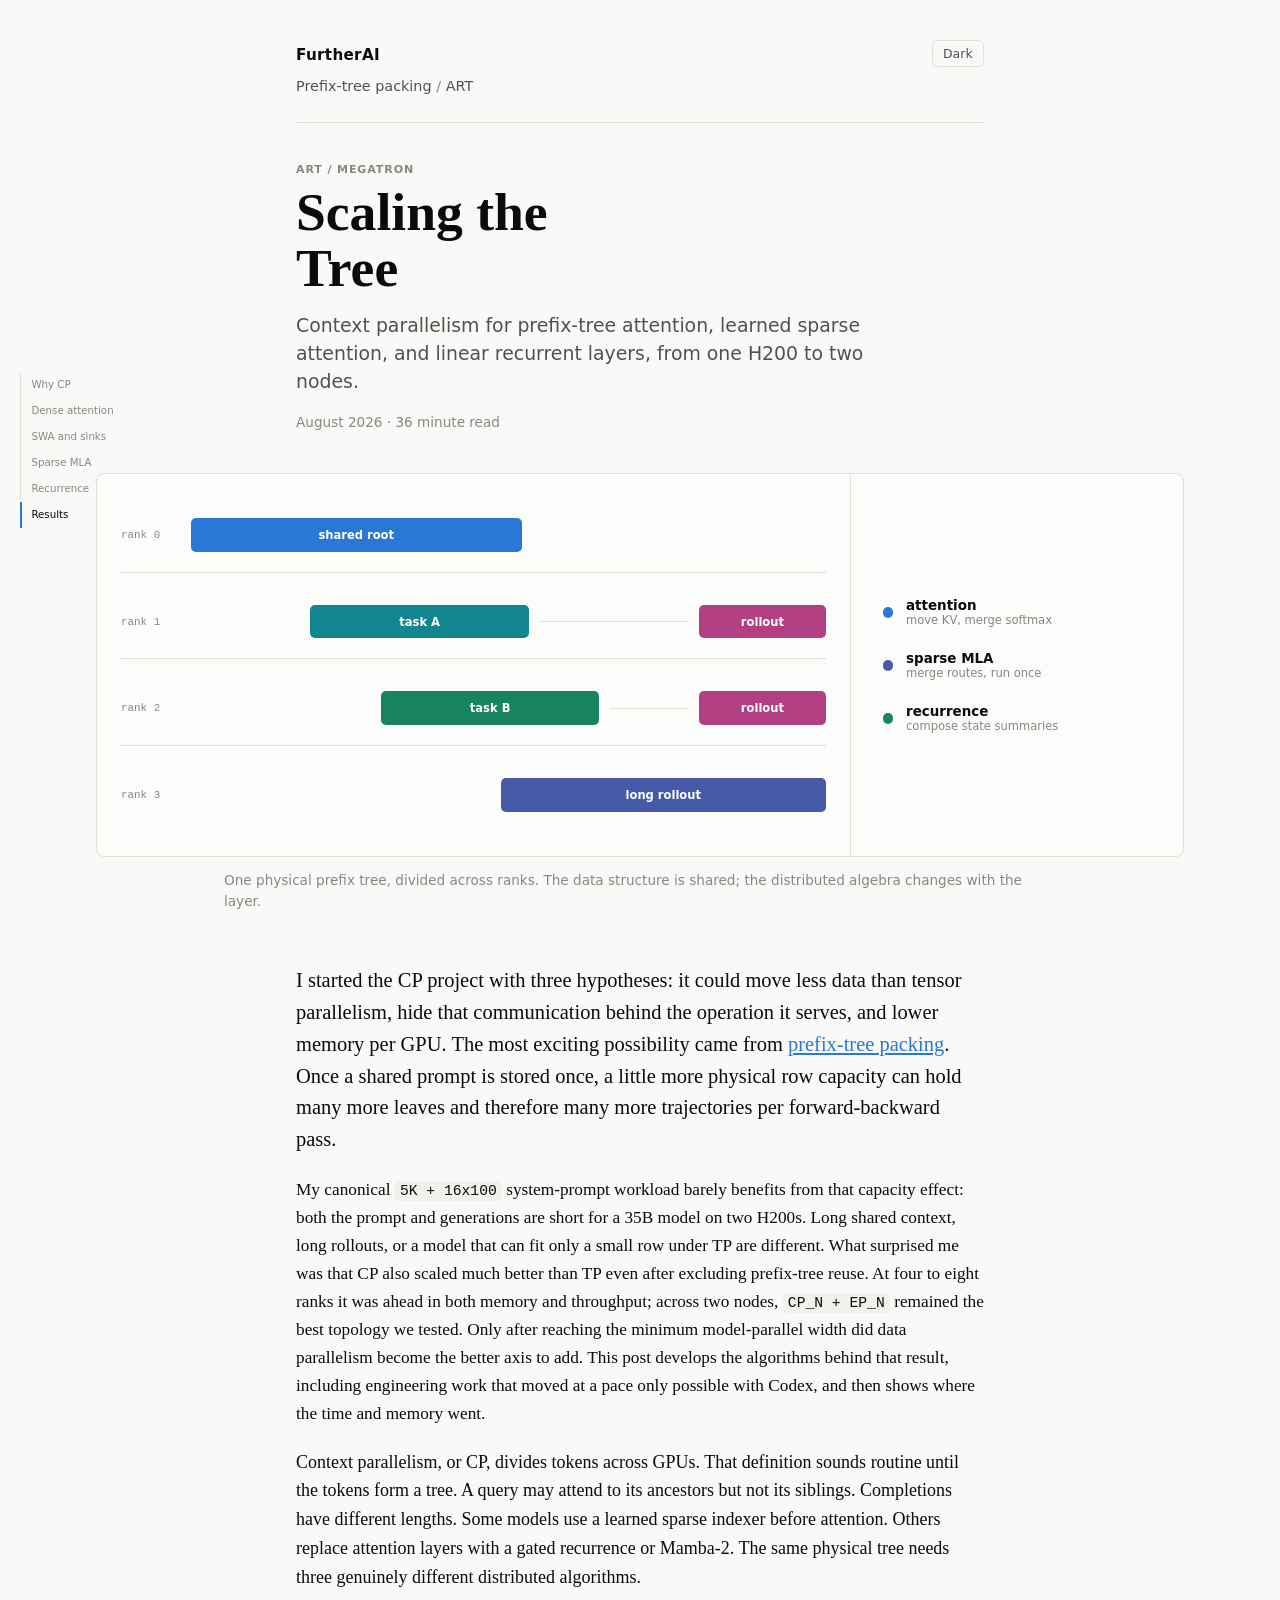
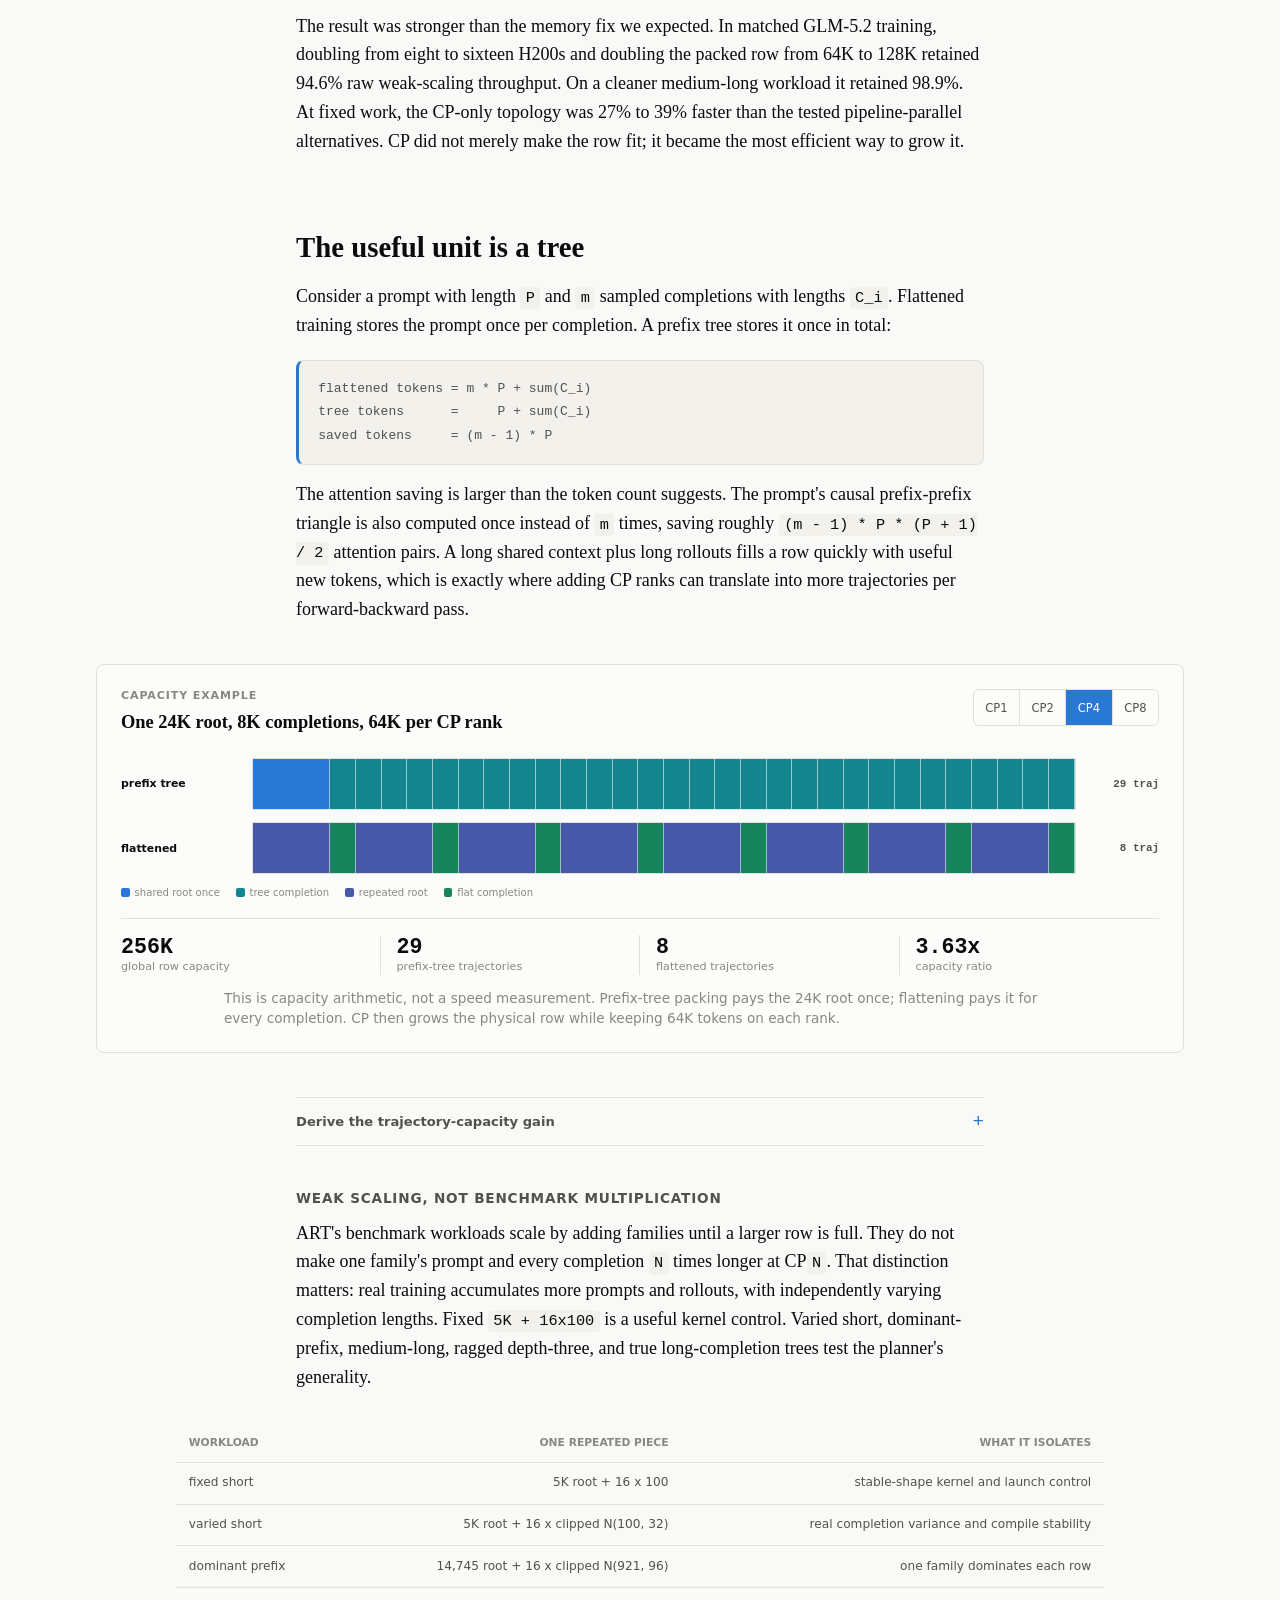
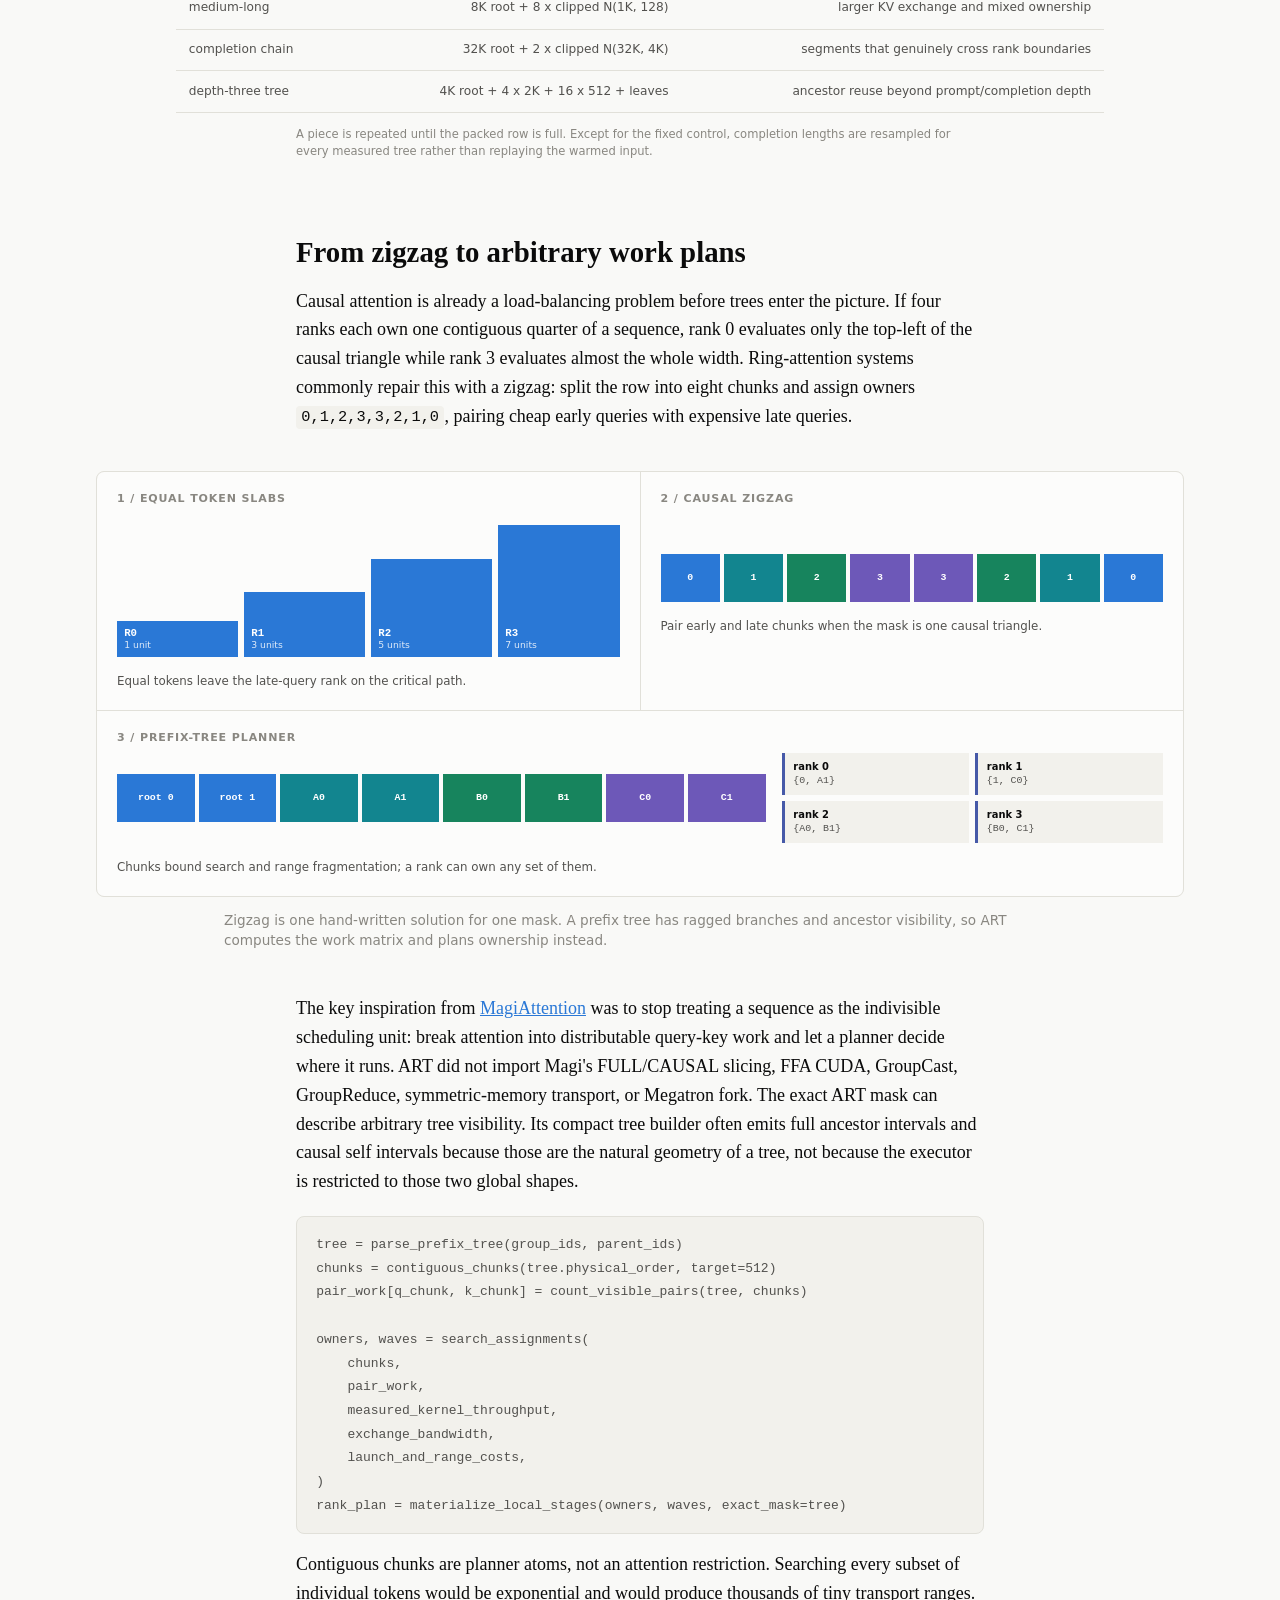
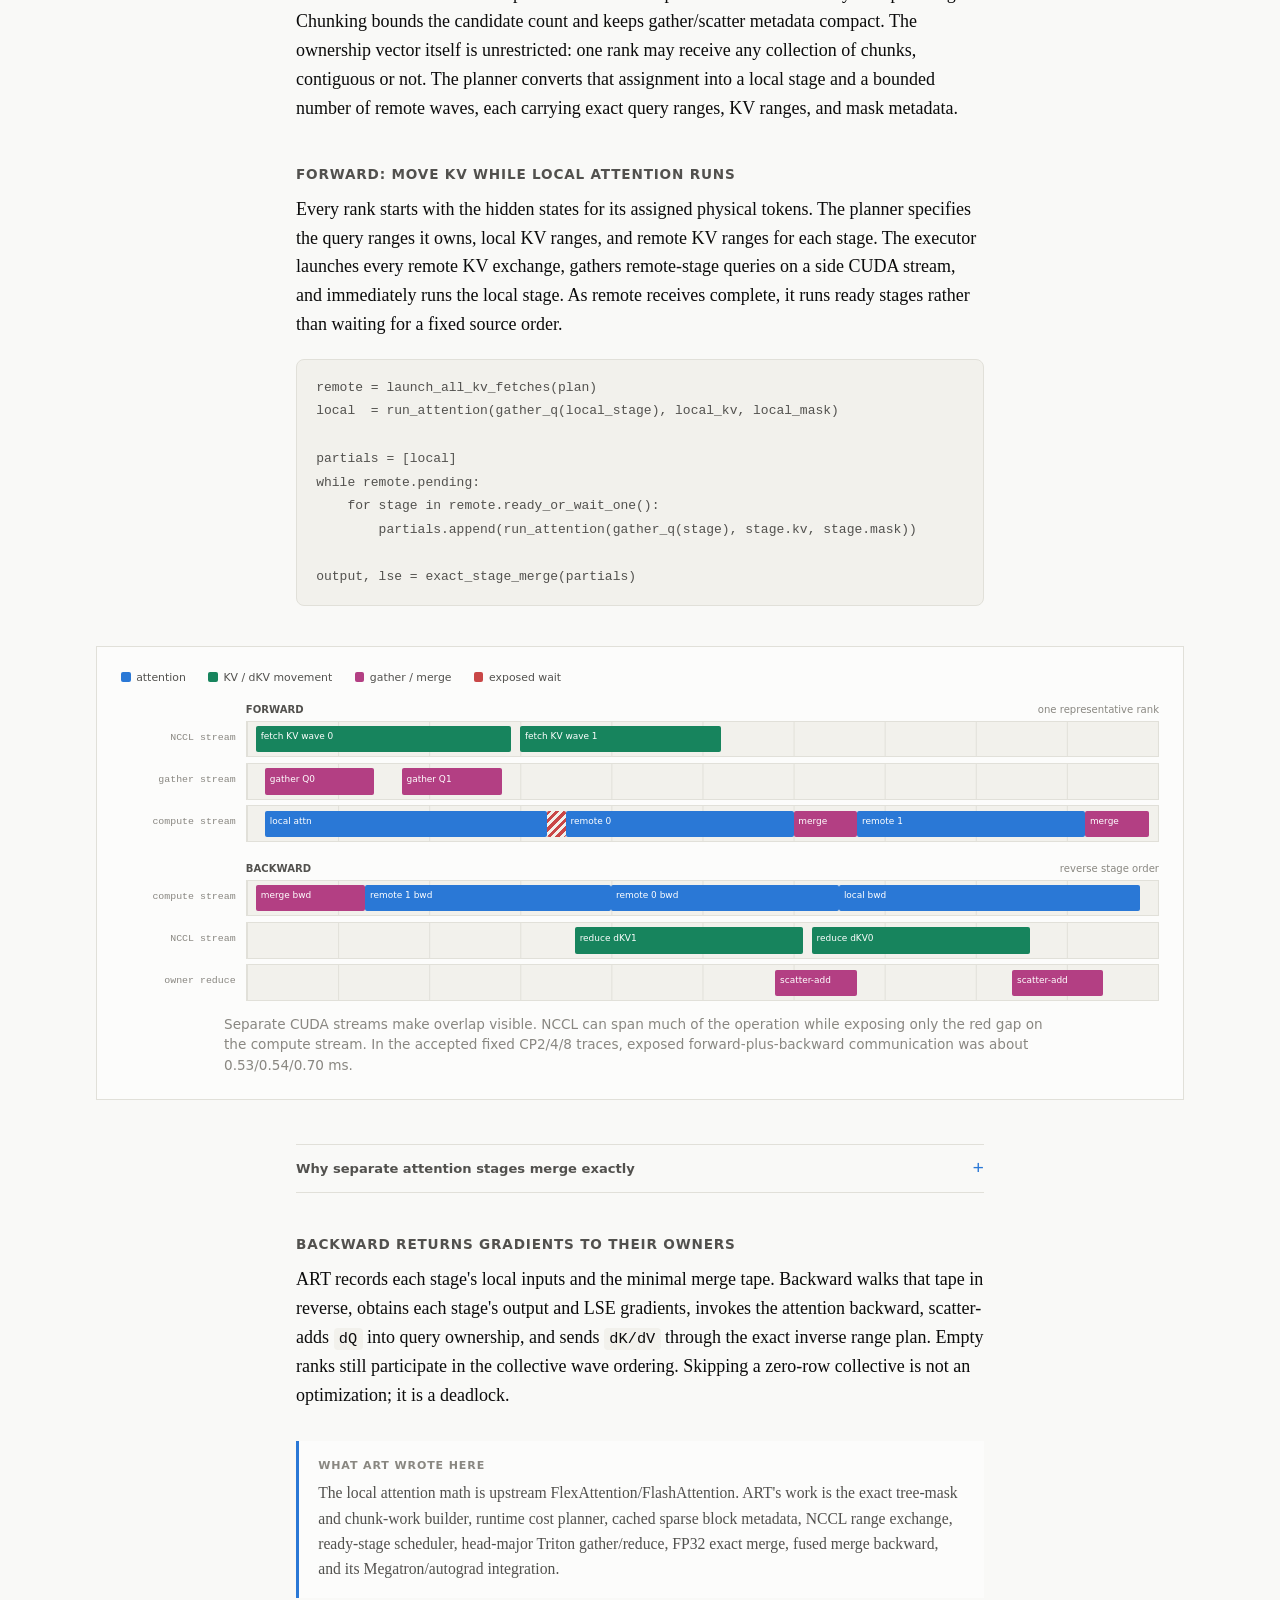
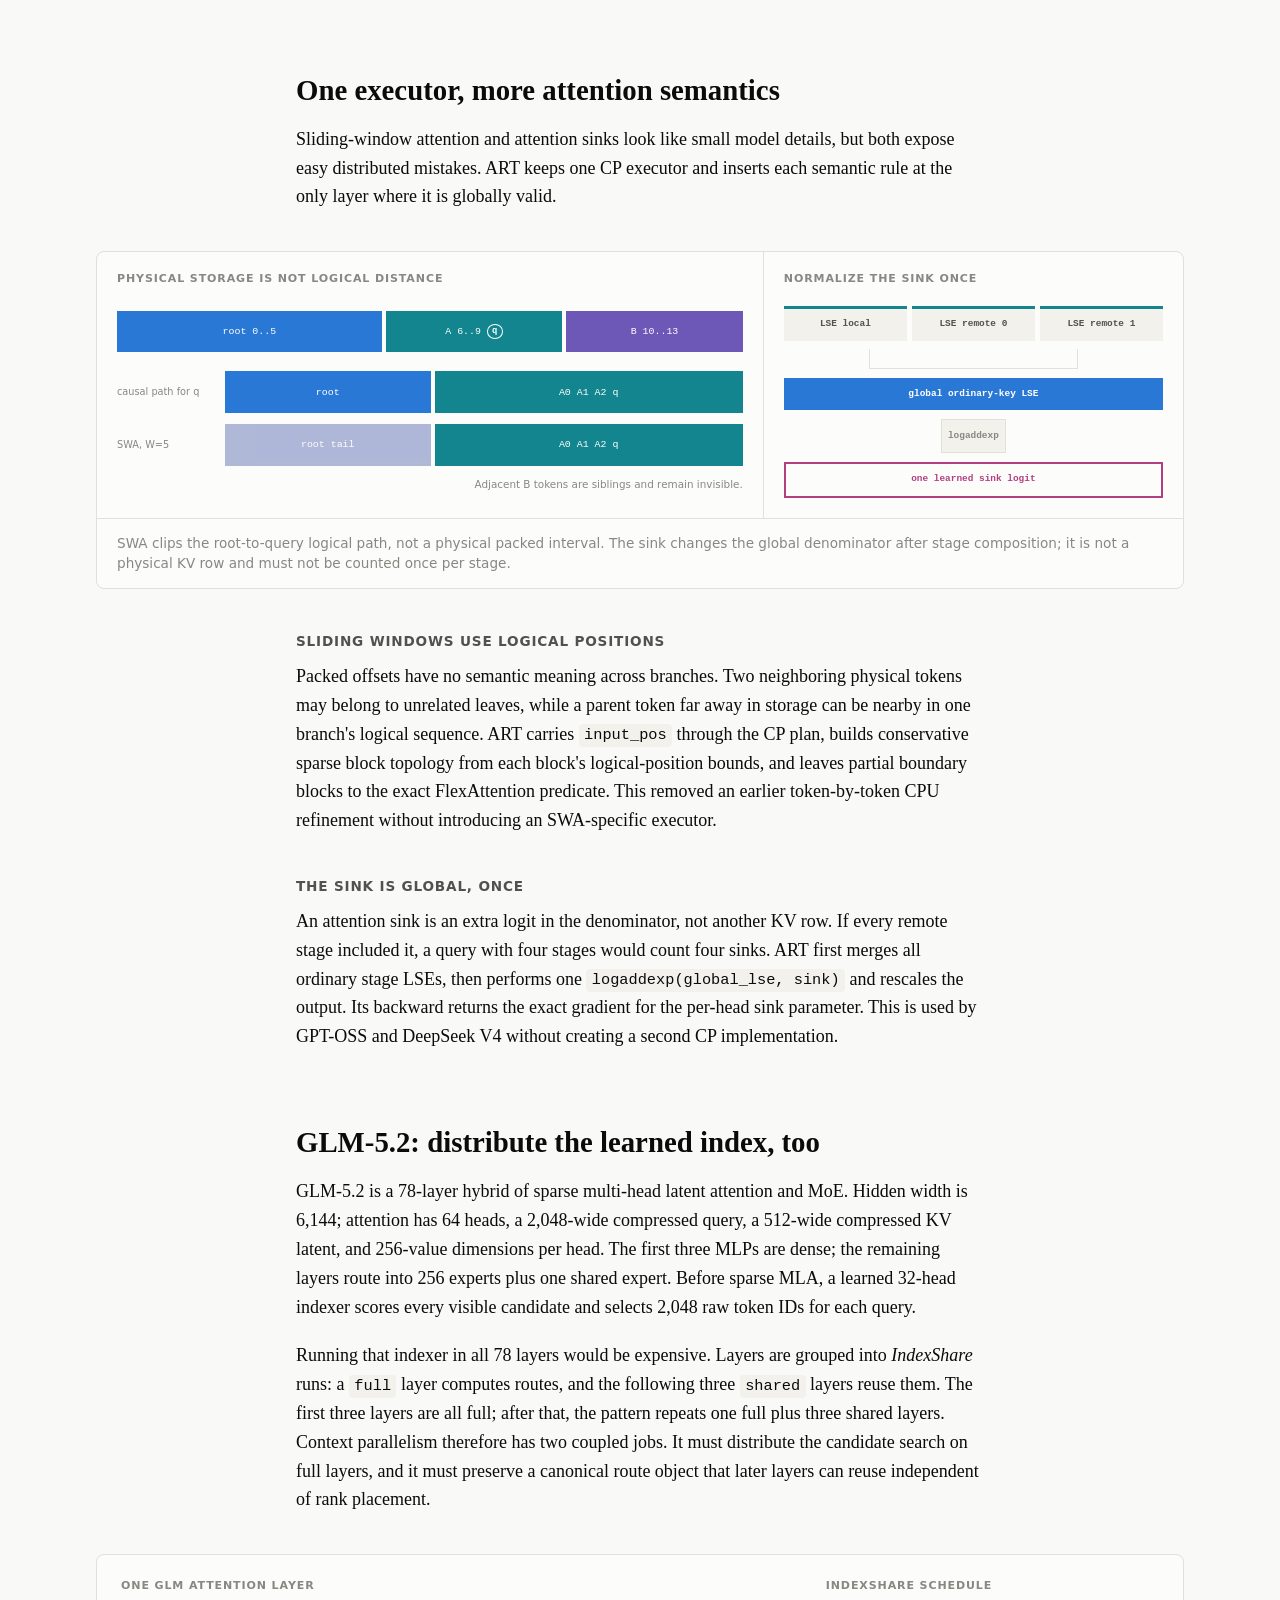
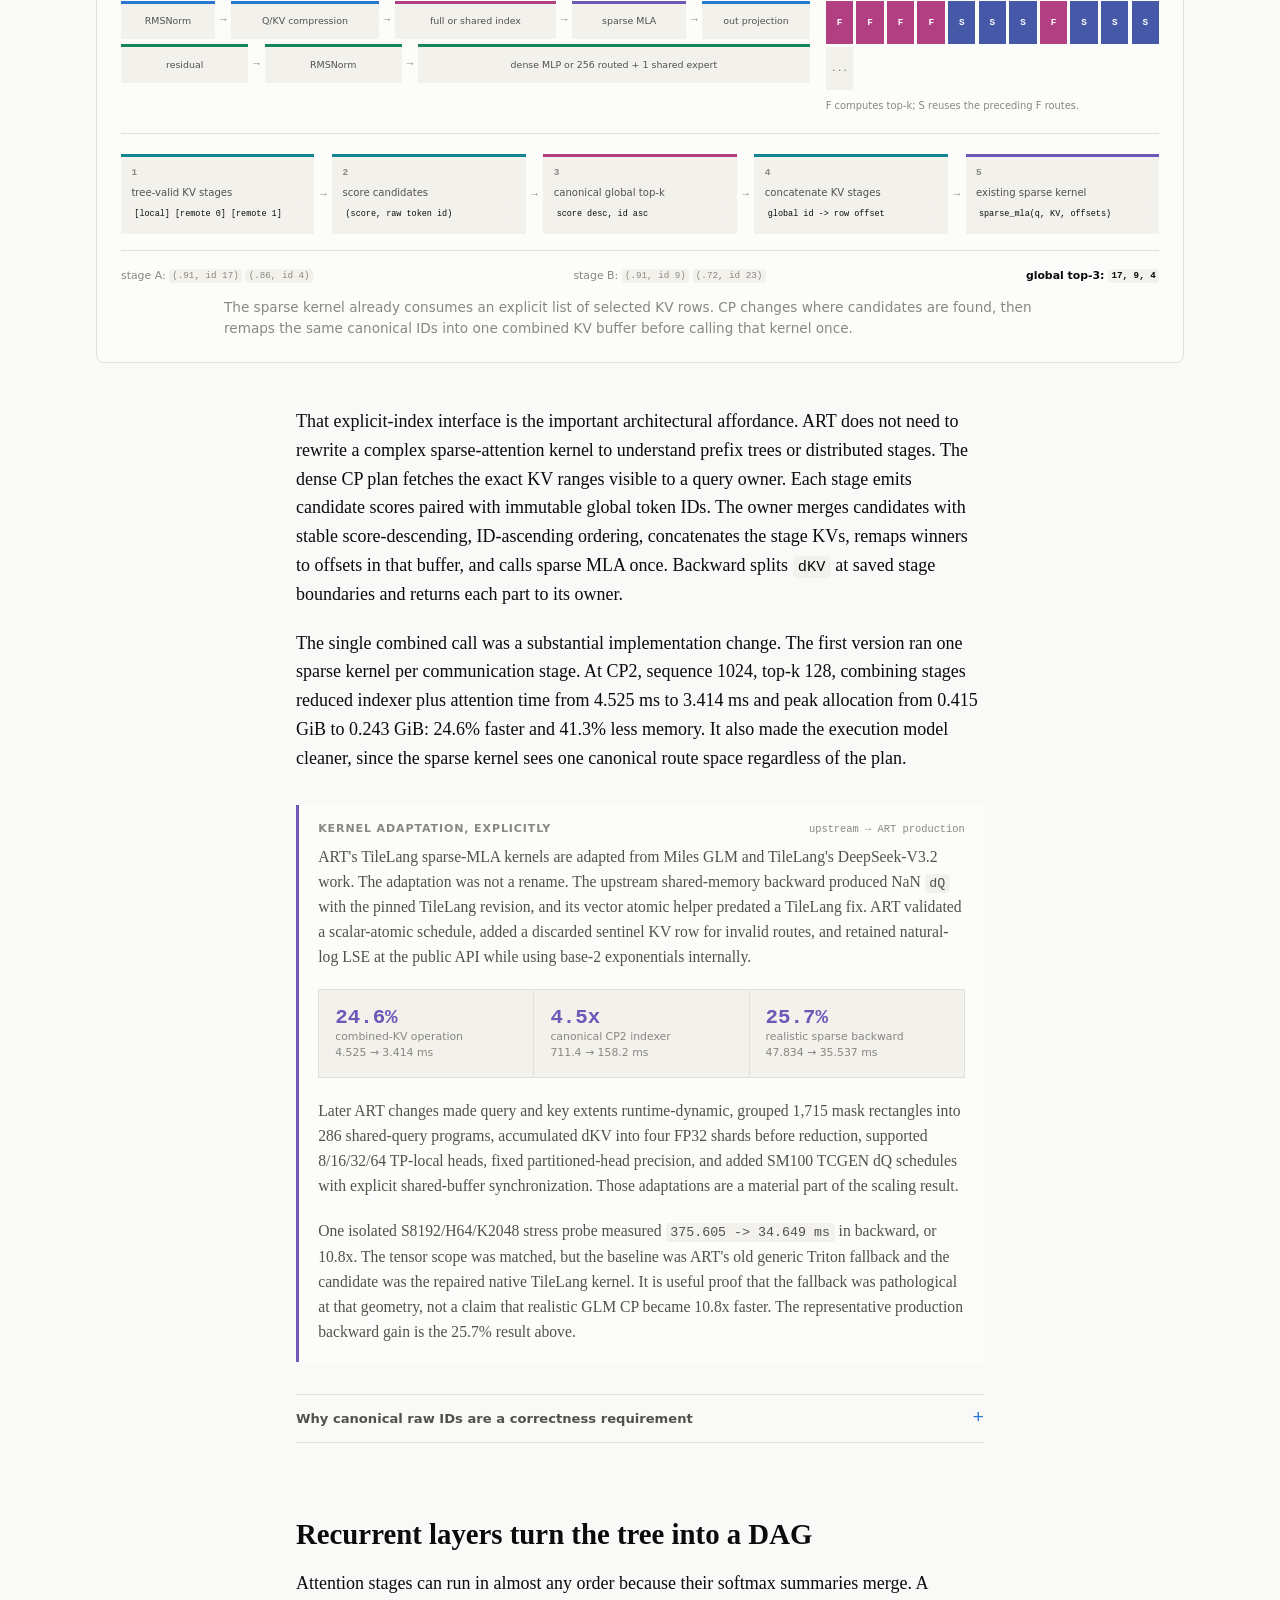
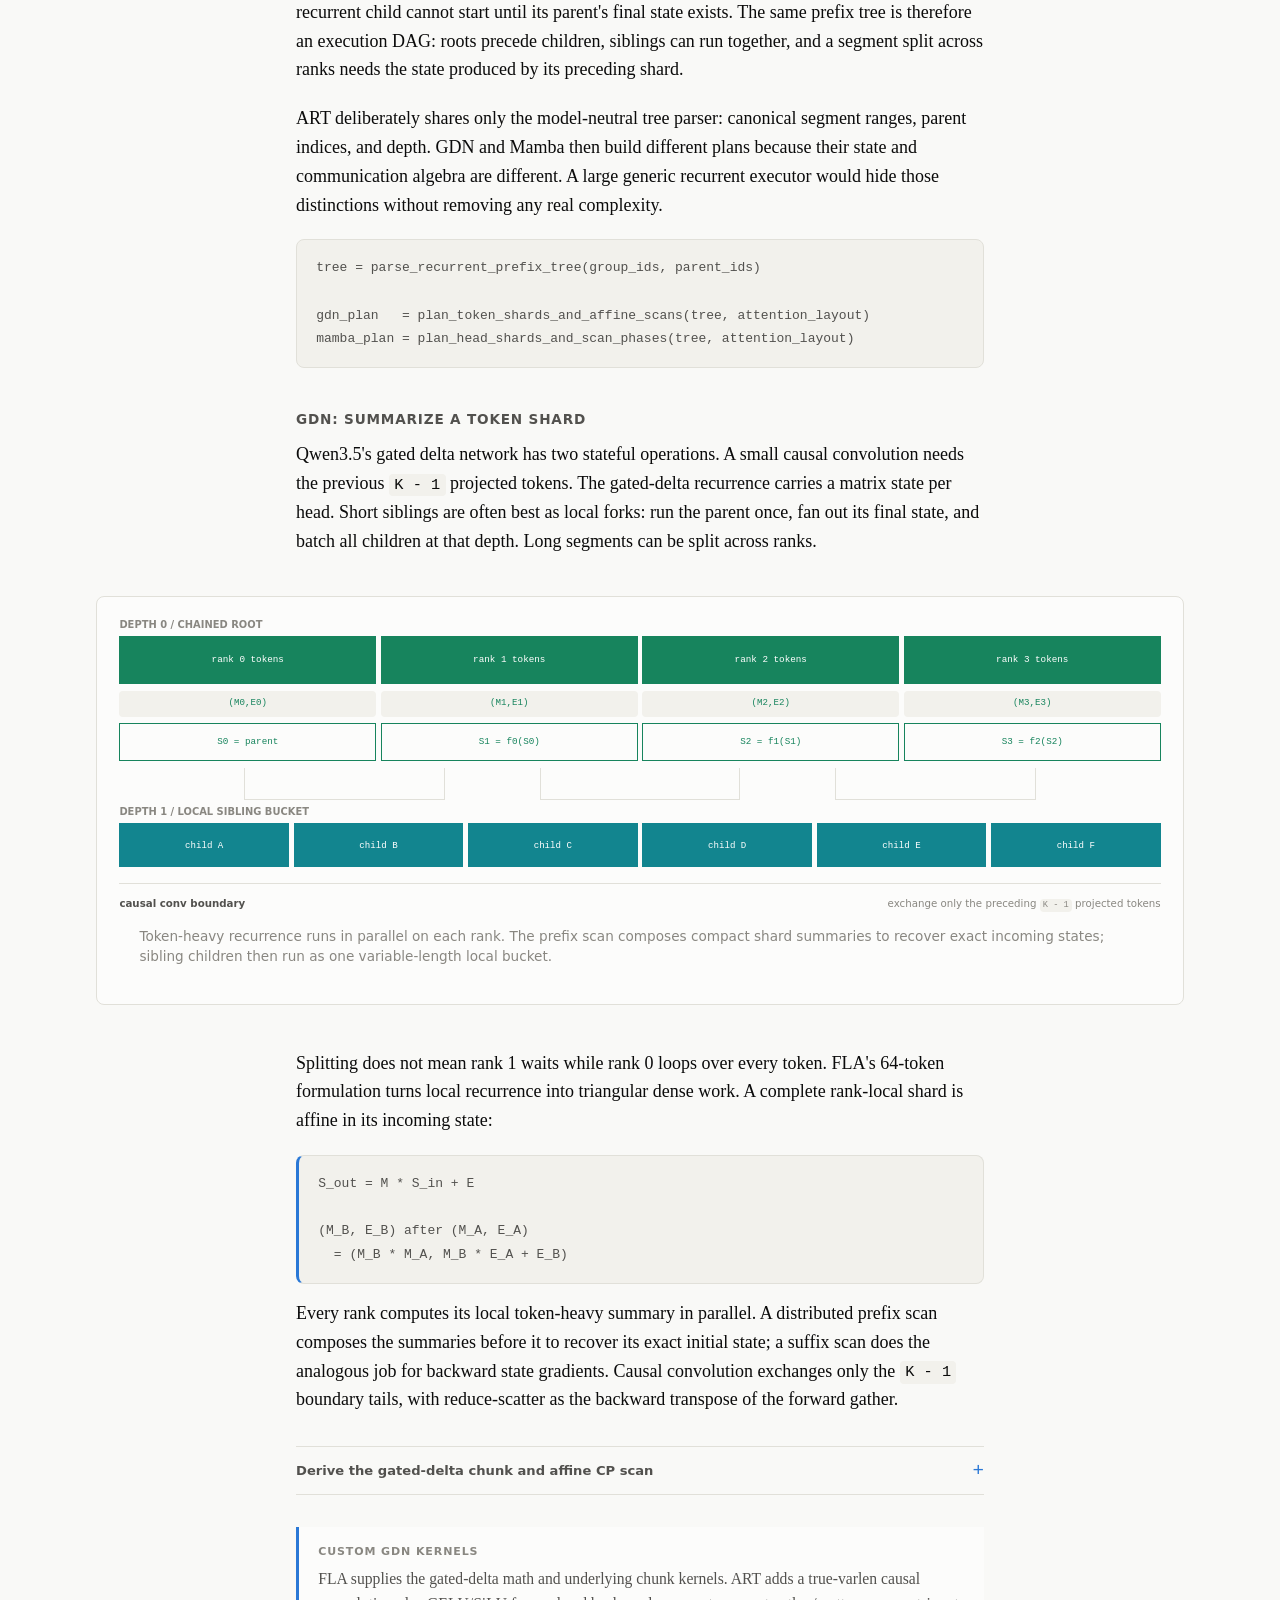
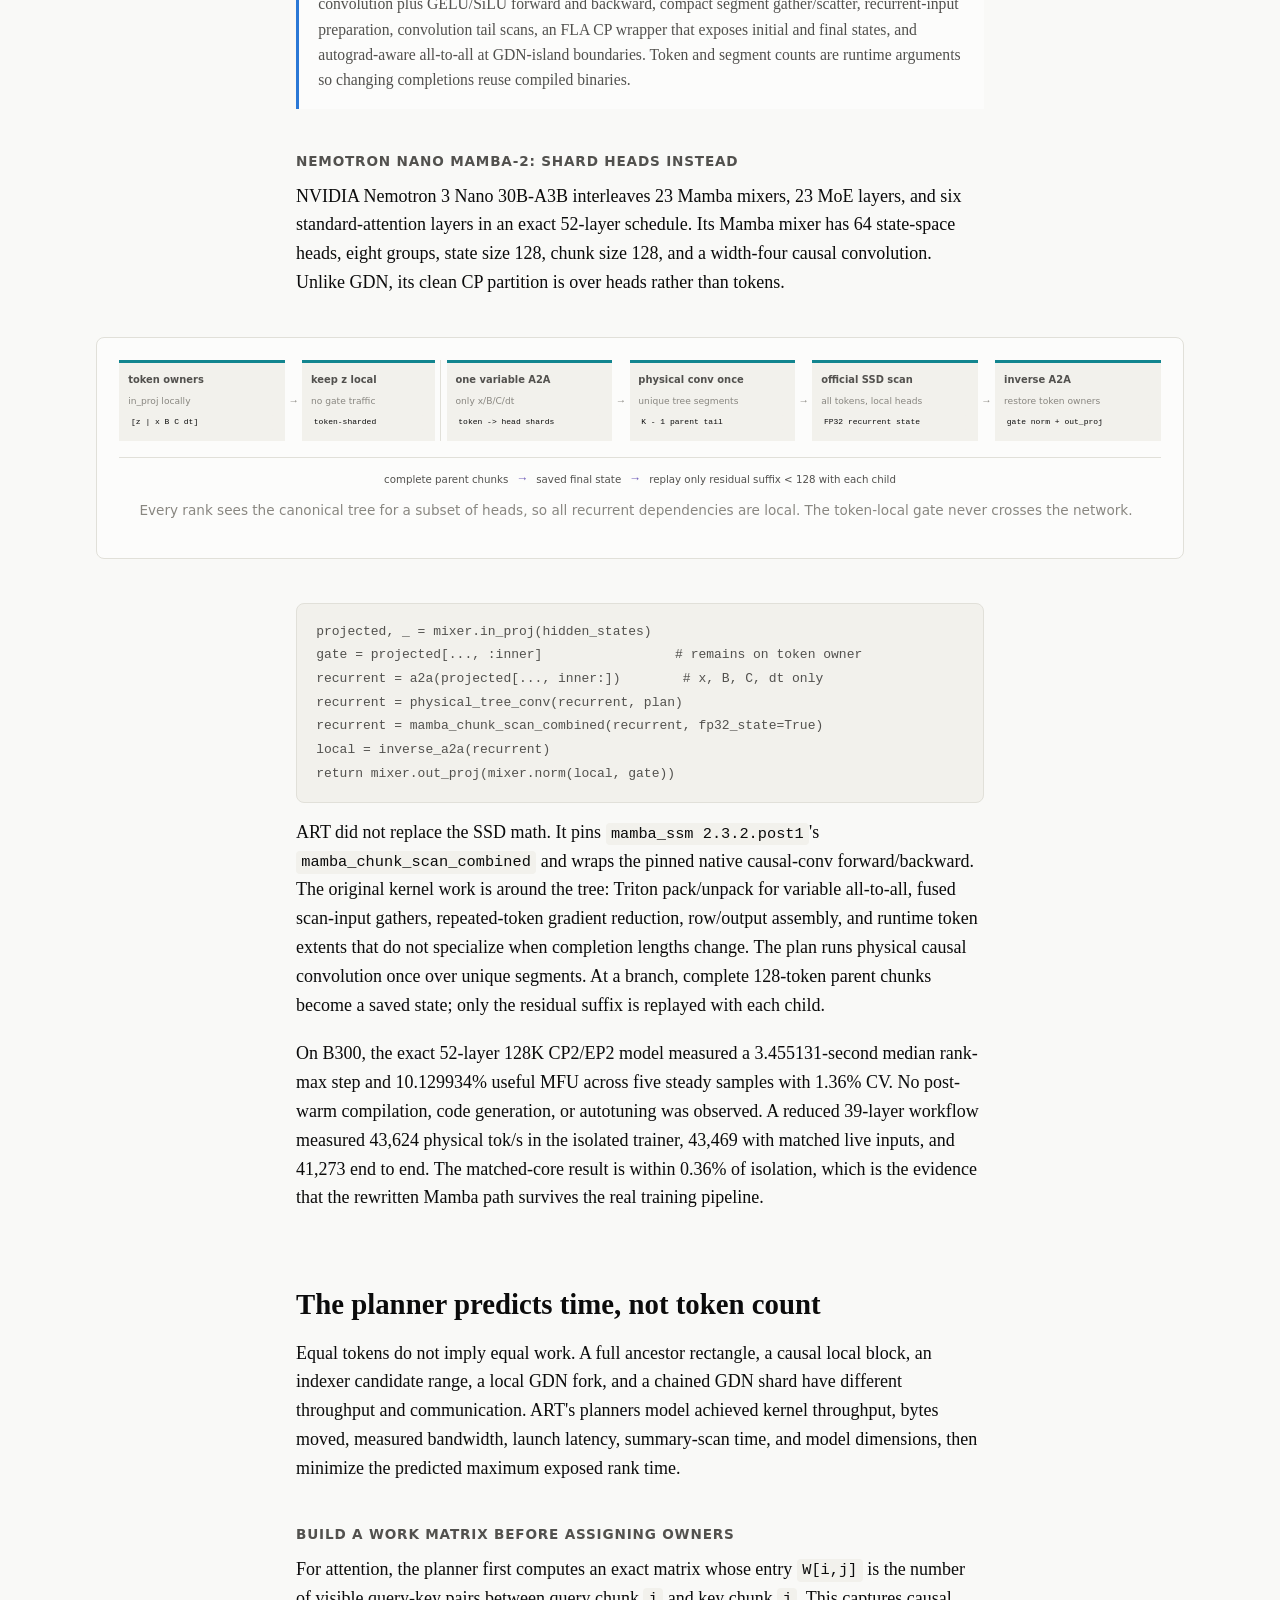
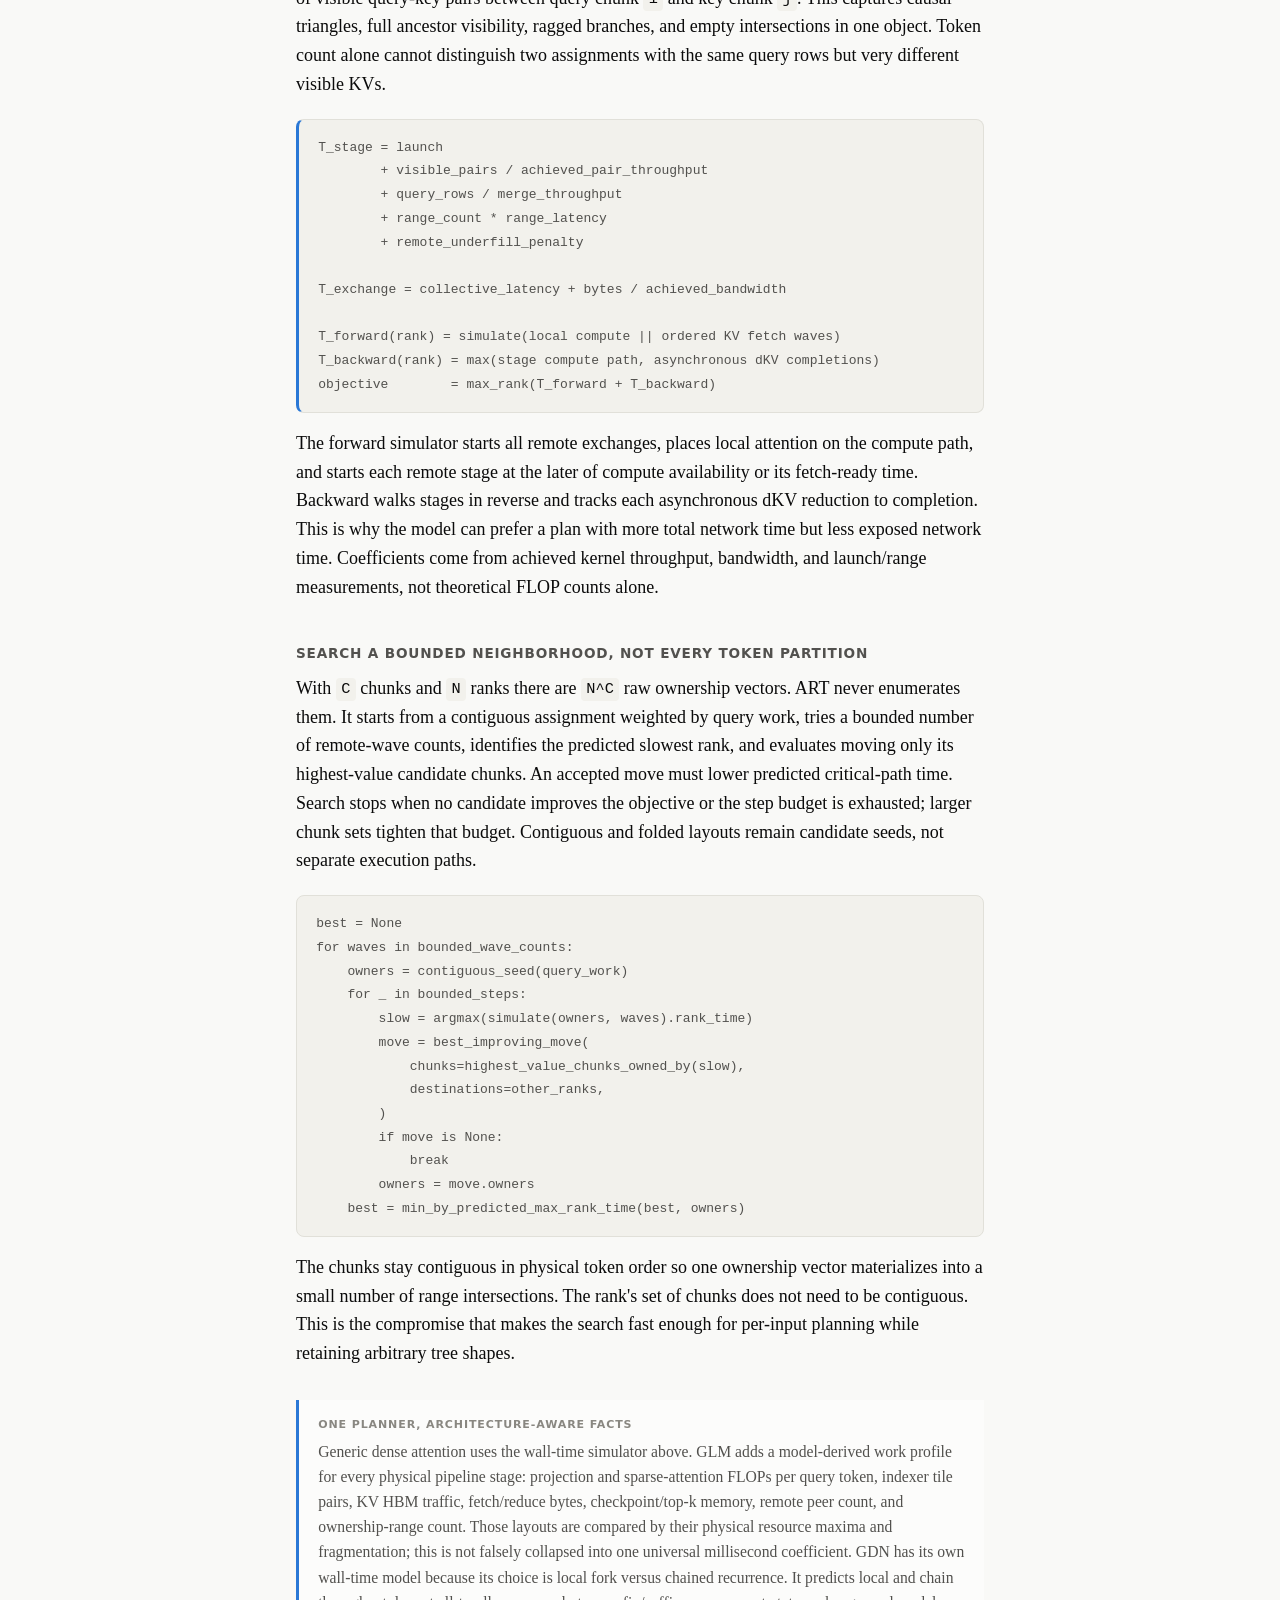
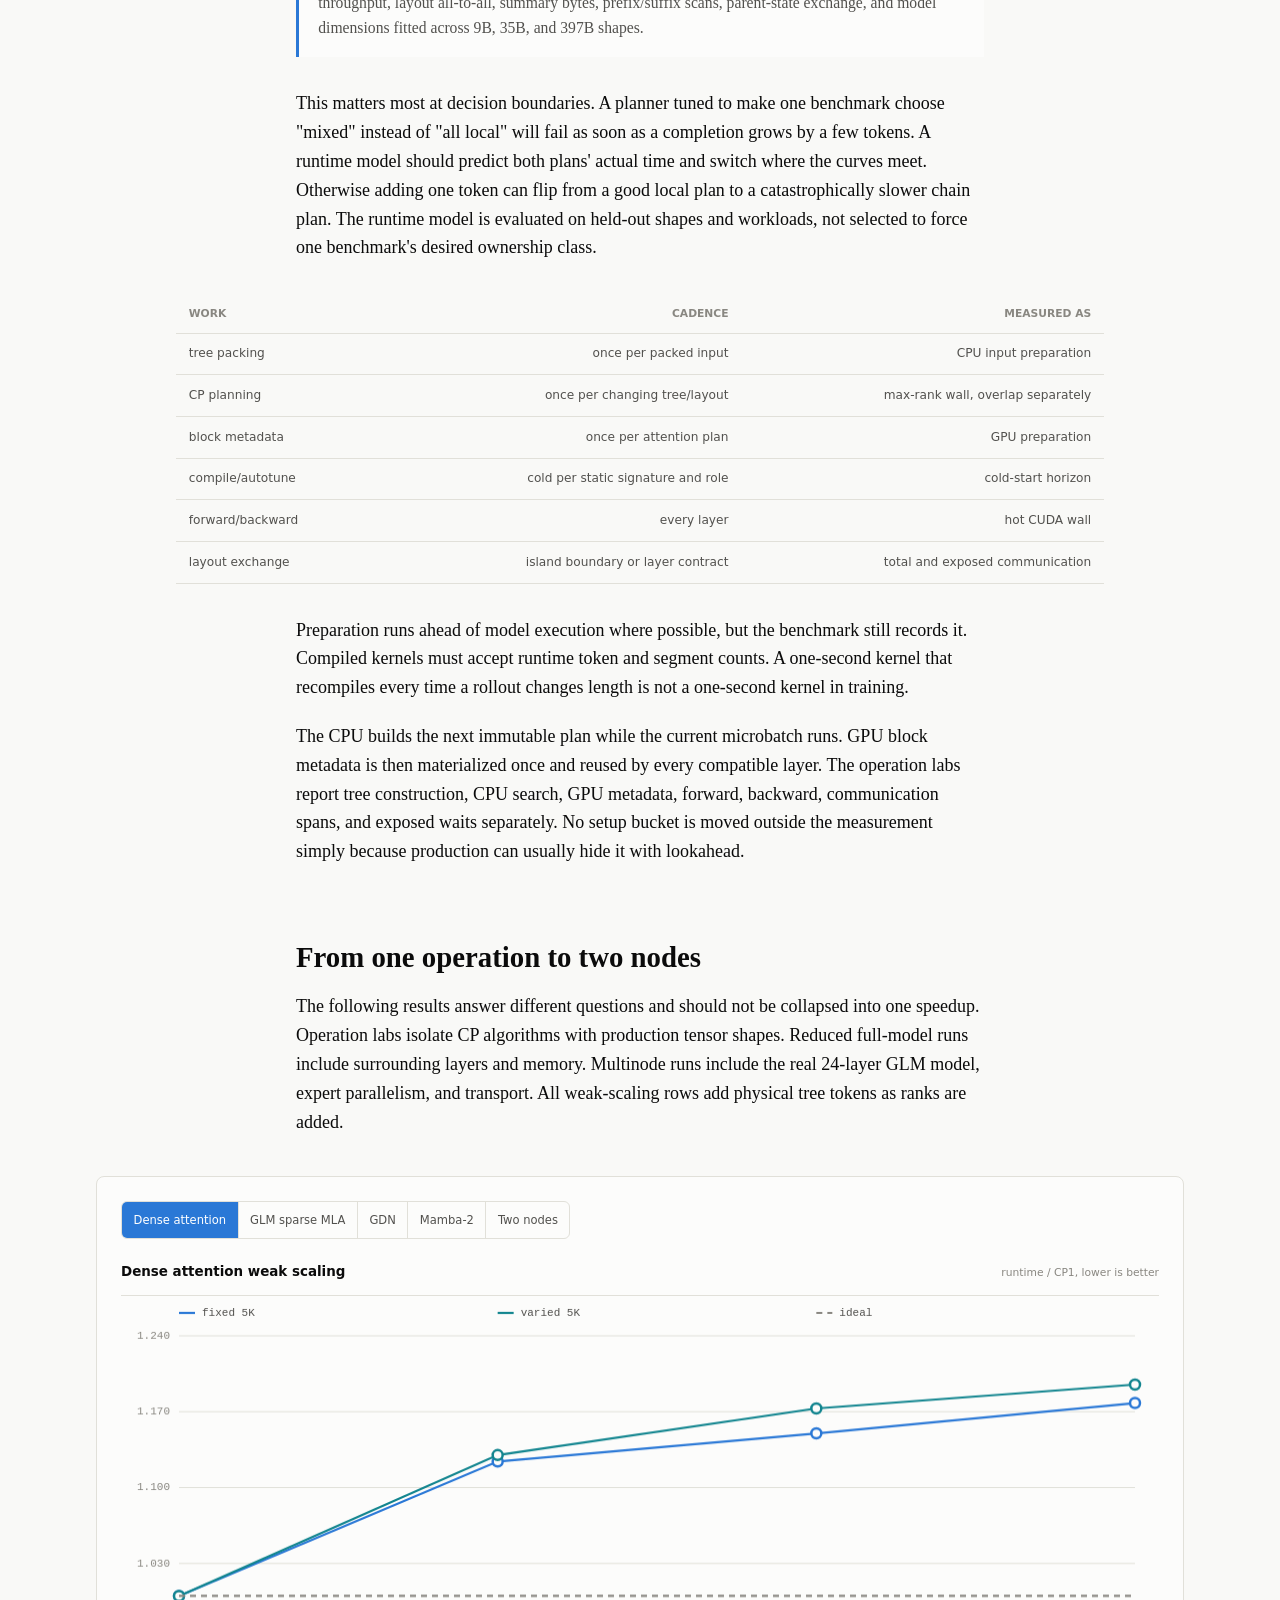
==== posts/context-parallelism/index.html @ 8c848c82 "Deepen context parallelism article" ====
<!doctype html>
<html lang="en">
<head>
  <meta charset="utf-8" />
  <meta name="viewport" content="width=device-width, initial-scale=1" />
  <title>Scaling the Tree: Context Parallelism in ART</title>
  <meta name="description" content="How ART distributes prefix-tree training across dense attention, sparse MLA, GDN, and Mamba-2 while retaining weak-scaling efficiency." />
  <script src="../../assets/js/theme.js"></script>
  <link rel="stylesheet" href="../../assets/css/base.css" />
  <link rel="stylesheet" href="post.css" />
</head>
<body>
  <div class="reading-progress" aria-hidden="true"><span></span></div>

  <aside class="section-rail" aria-label="Article sections">
    <a href="#why">Why CP</a>
    <a href="#attention">Dense attention</a>
    <a href="#semantics">SWA and sinks</a>
    <a href="#glm">Sparse MLA</a>
    <a href="#recurrent">Recurrence</a>
    <a href="#results">Results</a>
  </aside>

  <main class="wrap article">
    <header class="site">
      <button data-theme-toggle aria-label="Toggle color theme" title="Toggle color theme">Dark</button>
      <a class="brand" href="../../">FurtherAI</a>
      <nav>
        <a href="../prefix-tree-packing/">Prefix-tree packing</a>
        <span aria-hidden="true"> / </span>
        <a href="https://github.com/openpipe/art" target="_blank" rel="noopener">ART</a>
      </nav>
    </header>

    <article>
      <header class="post-header">
        <p class="eyebrow">ART / Megatron</p>
        <h1>Scaling the Tree</h1>
        <p class="dek">
          Context parallelism for prefix-tree attention, learned sparse attention,
          and linear recurrent layers, from one H200 to two nodes.
        </p>
        <p class="meta">August 2026 &middot; 36 minute read</p>
      </header>

      <figure class="wide hero-figure" aria-labelledby="hero-caption">
        <div class="hero-system">
          <div class="hero-tree" aria-label="A prefix tree distributed across four ranks">
            <div class="hero-rank rank-0"><span>rank 0</span><b class="root">shared root</b></div>
            <div class="hero-rank rank-1"><span>rank 1</span><b class="branch branch-a">task A</b><i></i><b class="leaf">rollout</b></div>
            <div class="hero-rank rank-2"><span>rank 2</span><b class="branch branch-b">task B</b><i></i><b class="leaf">rollout</b></div>
            <div class="hero-rank rank-3"><span>rank 3</span><b class="leaf leaf-long">long rollout</b></div>
          </div>
          <div class="hero-algebras" aria-label="Layer-specific distributed operations">
            <div><span class="dot attention-dot"></span><strong>attention</strong><small>move KV, merge softmax</small></div>
            <div><span class="dot sparse-dot"></span><strong>sparse MLA</strong><small>merge routes, run once</small></div>
            <div><span class="dot recurrent-dot"></span><strong>recurrence</strong><small>compose state summaries</small></div>
          </div>
        </div>
        <figcaption id="hero-caption">
          One physical prefix tree, divided across ranks. The data structure is shared;
          the distributed algebra changes with the layer.
        </figcaption>
      </figure>

      <p class="lead">
        I started the CP project with three hypotheses: it could move less data than
        tensor parallelism, hide that communication behind the operation it serves,
        and lower memory per GPU. The most exciting possibility came from
        <a href="../prefix-tree-packing/">prefix-tree packing</a>. Once a shared
        prompt is stored once, a little more physical row capacity can hold many more
        leaves and therefore many more trajectories per forward-backward pass.
      </p>

      <p class="lead-continuation">
        My canonical <code>5K + 16x100</code> system-prompt workload barely benefits
        from that capacity effect: both the prompt and generations are short for a
        35B model on two H200s. Long shared context, long rollouts, or a model that can
        fit only a small row under TP are different. What surprised me was that CP
        also scaled much better than TP even after excluding prefix-tree reuse. At
        four to eight ranks it was ahead in both memory and throughput; across two
        nodes, <code>CP_N + EP_N</code> remained the best topology we tested. Only
        after reaching the minimum model-parallel width did data parallelism become
        the better axis to add. This post develops the algorithms behind that result,
        including engineering work that moved at a pace only possible with Codex,
        and then shows where the time and memory went.
      </p>

      <p>
        Context parallelism, or CP, divides tokens across GPUs. That definition sounds
        routine until the tokens form a tree. A query may attend to its ancestors but
        not its siblings. Completions have different lengths. Some models use a
        learned sparse indexer before attention. Others replace attention layers with
        a gated recurrence or Mamba-2. The same physical tree needs three genuinely
        different distributed algorithms.
      </p>

      <p>
        The result was stronger than the memory fix we expected. In matched GLM-5.2
        training, doubling from eight to sixteen H200s and doubling the packed row from
        64K to 128K retained 94.6% raw weak-scaling throughput. On a cleaner
        medium-long workload it retained 98.9%. At fixed work, the CP-only topology
        was 27% to 39% faster than the tested pipeline-parallel alternatives. CP did
        not merely make the row fit; it became the most efficient way to grow it.
      </p>

      <section id="why">
        <h2>The useful unit is a tree</h2>

        <p>
          Consider a prompt with length <code>P</code> and <code>m</code> sampled
          completions with lengths <code>C_i</code>. Flattened training stores the
          prompt once per completion. A prefix tree stores it once in total:
        </p>

        <pre class="math-block"><code>flattened tokens = m * P + sum(C_i)
tree tokens      =     P + sum(C_i)
saved tokens     = (m - 1) * P</code></pre>

        <p>
          The attention saving is larger than the token count suggests. The prompt's
          causal prefix-prefix triangle is also computed once instead of <code>m</code>
          times, saving roughly <code>(m - 1) * P * (P + 1) / 2</code> attention pairs.
          A long shared context plus long rollouts fills a row quickly with useful new
          tokens, which is exactly where adding CP ranks can translate into more
          trajectories per forward-backward pass.
        </p>

        <figure class="wide scale-figure interactive-figure" aria-labelledby="scale-caption">
          <div class="figure-head">
            <div>
              <p class="figure-kicker">Capacity example</p>
              <h3>One 24K root, 8K completions, 64K per CP rank</h3>
            </div>
            <div class="segmented" role="group" aria-label="Context parallel size">
              <button type="button" data-cp="1">CP1</button>
              <button type="button" data-cp="2">CP2</button>
              <button type="button" data-cp="4" aria-pressed="true">CP4</button>
              <button type="button" data-cp="8">CP8</button>
            </div>
          </div>
          <div class="scale-stage">
            <div class="capacity-comparison" id="capacity-row" aria-live="polite"></div>
            <div class="scale-metrics">
              <div><span id="scale-tokens">256K</span><small>global row capacity</small></div>
              <div><span id="scale-tree-rollouts">29</span><small>prefix-tree trajectories</small></div>
              <div><span id="scale-flat-rollouts">8</span><small>flattened trajectories</small></div>
              <div><span id="scale-rollouts">3.63x</span><small>capacity ratio</small></div>
            </div>
          </div>
          <figcaption id="scale-caption">
            This is capacity arithmetic, not a speed measurement. Prefix-tree packing
            pays the 24K root once; flattening pays it for every completion. CP then
            grows the physical row while keeping 64K tokens on each rank.
          </figcaption>
        </figure>

        <details class="derivation">
          <summary>Derive the trajectory-capacity gain</summary>
          <div>
            <p>
              With equal completion length <code>C</code> and row capacity
              <code>S</code>, flattened sequences fit
              <code>floor(S / (P + C))</code> trajectories. A tree pays
              <code>P</code> once, then fits <code>floor((S - P) / C)</code>. With a
              24K root, 8K completions, and a 64K row per rank, CP1 fits five tree
              leaves versus two flattened trajectories. CP8 grows the row to 512K
              and fits 61 tree leaves versus 16 flattened trajectories.
            </p>
          </div>
        </details>

        <h3>Weak scaling, not benchmark multiplication</h3>

        <p>
          ART's benchmark workloads scale by adding families until a larger row is
          full. They do not make one family's prompt and every completion
          <code>N</code> times longer at CP<code>N</code>. That distinction matters:
          real training accumulates more prompts and rollouts, with independently
          varying completion lengths. Fixed <code>5K + 16x100</code> is a useful
          kernel control. Varied short, dominant-prefix, medium-long, ragged depth-three,
          and true long-completion trees test the planner's generality.
        </p>

        <div class="table-scroll workload-table-wrap">
          <table>
            <thead><tr><th>Workload</th><th>One repeated piece</th><th>What it isolates</th></tr></thead>
            <tbody>
              <tr><td>fixed short</td><td>5K root + 16 x 100</td><td>stable-shape kernel and launch control</td></tr>
              <tr><td>varied short</td><td>5K root + 16 x clipped N(100, 32)</td><td>real completion variance and compile stability</td></tr>
              <tr><td>dominant prefix</td><td>14,745 root + 16 x clipped N(921, 96)</td><td>one family dominates each row</td></tr>
              <tr><td>medium-long</td><td>8K root + 8 x clipped N(1K, 128)</td><td>larger KV exchange and mixed ownership</td></tr>
              <tr><td>completion chain</td><td>32K root + 2 x clipped N(32K, 4K)</td><td>segments that genuinely cross rank boundaries</td></tr>
              <tr><td>depth-three tree</td><td>4K root + 4 x 2K + 16 x 512 + leaves</td><td>ancestor reuse beyond prompt/completion depth</td></tr>
            </tbody>
          </table>
        </div>
        <p class="table-note">
          A piece is repeated until the packed row is full. Except for the fixed
          control, completion lengths are resampled for every measured tree rather
          than replaying the warmed input.
        </p>
      </section>

      <section id="attention">
        <h2>From zigzag to arbitrary work plans</h2>

        <p>
          Causal attention is already a load-balancing problem before trees enter the
          picture. If four ranks each own one contiguous quarter of a sequence, rank 0
          evaluates only the top-left of the causal triangle while rank 3 evaluates
          almost the whole width. Ring-attention systems commonly repair this with a
          zigzag: split the row into eight chunks and assign owners
          <code>0,1,2,3,3,2,1,0</code>, pairing cheap early queries with expensive late
          queries.
        </p>

        <figure class="wide slice-figure" aria-labelledby="slice-caption">
          <div class="attention-evolution">
            <div class="evolution-panel">
              <p class="figure-kicker">1 / equal token slabs</p>
              <div class="triangle-load" aria-label="Causal attention work grows for later query slabs">
                <span style="--load: 25%"><b>R0</b><small>1 unit</small></span>
                <span style="--load: 45%"><b>R1</b><small>3 units</small></span>
                <span style="--load: 68%"><b>R2</b><small>5 units</small></span>
                <span style="--load: 92%"><b>R3</b><small>7 units</small></span>
              </div>
              <p>Equal tokens leave the late-query rank on the critical path.</p>
            </div>
            <div class="evolution-panel">
              <p class="figure-kicker">2 / causal zigzag</p>
              <div class="chunk-strip zigzag-strip" aria-label="Zigzag owner sequence">
                <span class="r0">0</span><span class="r1">1</span><span class="r2">2</span><span class="r3">3</span>
                <span class="r3">3</span><span class="r2">2</span><span class="r1">1</span><span class="r0">0</span>
              </div>
              <p>Pair early and late chunks when the mask is one causal triangle.</p>
            </div>
            <div class="evolution-panel evolution-wide">
              <p class="figure-kicker">3 / prefix-tree planner</p>
              <div class="tree-chunk-map">
                <div class="tree-token-order" aria-label="Contiguous planning chunks in packed tree order">
                  <span class="root-chunk">root 0</span><span class="root-chunk">root 1</span>
                  <span class="branch-a-chunk">A0</span><span class="branch-a-chunk">A1</span>
                  <span class="branch-b-chunk">B0</span><span class="branch-b-chunk">B1</span>
                  <span class="branch-c-chunk">C0</span><span class="branch-c-chunk">C1</span>
                </div>
                <div class="owner-sets">
                  <span><b>rank 0</b>{0, A1}</span>
                  <span><b>rank 1</b>{1, C0}</span>
                  <span><b>rank 2</b>{A0, B1}</span>
                  <span><b>rank 3</b>{B0, C1}</span>
                </div>
              </div>
              <p>Chunks bound search and range fragmentation; a rank can own any set of them.</p>
            </div>
          </div>
          <figcaption id="slice-caption">
            Zigzag is one hand-written solution for one mask. A prefix tree has
            ragged branches and ancestor visibility, so ART computes the work matrix
            and plans ownership instead.
          </figcaption>
        </figure>

        <p>
          The key inspiration from
          <a href="https://github.com/SandAI-org/MagiAttention" target="_blank" rel="noopener">MagiAttention</a>
          was to stop treating a sequence as the indivisible scheduling unit: break
          attention into distributable query-key work and let a planner decide where
          it runs. ART did not import Magi's FULL/CAUSAL slicing, FFA CUDA, GroupCast,
          GroupReduce, symmetric-memory transport, or Megatron fork. The exact ART
          mask can describe arbitrary tree visibility. Its compact tree builder often
          emits full ancestor intervals and causal self intervals because those are
          the natural geometry of a tree, not because the executor is restricted to
          those two global shapes.
        </p>

        <pre><code>tree = parse_prefix_tree(group_ids, parent_ids)
chunks = contiguous_chunks(tree.physical_order, target=512)
pair_work[q_chunk, k_chunk] = count_visible_pairs(tree, chunks)

owners, waves = search_assignments(
    chunks,
    pair_work,
    measured_kernel_throughput,
    exchange_bandwidth,
    launch_and_range_costs,
)
rank_plan = materialize_local_stages(owners, waves, exact_mask=tree)</code></pre>

        <p>
          Contiguous chunks are planner atoms, not an attention restriction. Searching
          every subset of individual tokens would be exponential and would produce
          thousands of tiny transport ranges. Chunking bounds the candidate count and
          keeps gather/scatter metadata compact. The ownership vector itself is
          unrestricted: one rank may receive any collection of chunks, contiguous or
          not. The planner converts that assignment into a local stage and a bounded
          number of remote waves, each carrying exact query ranges, KV ranges, and
          mask metadata.
        </p>

        <h3>Forward: move KV while local attention runs</h3>

        <p>
          Every rank starts with the hidden states for its assigned physical tokens.
          The planner specifies the query ranges it owns, local KV ranges, and remote
          KV ranges for each stage. The executor launches every remote KV exchange,
          gathers remote-stage queries on a side CUDA stream, and immediately runs the
          local stage. As remote receives complete, it runs ready stages rather than
          waiting for a fixed source order.
        </p>

        <pre><code>remote = launch_all_kv_fetches(plan)
local  = run_attention(gather_q(local_stage), local_kv, local_mask)

partials = [local]
while remote.pending:
    for stage in remote.ready_or_wait_one():
        partials.append(run_attention(gather_q(stage), stage.kv, stage.mask))

output, lse = exact_stage_merge(partials)</code></pre>

        <figure class="wide timeline-figure" aria-labelledby="timeline-caption">
          <div class="timeline-key">
            <span class="key-compute">attention</span>
            <span class="key-comm">KV / dKV movement</span>
            <span class="key-layout">gather / merge</span>
            <span class="key-exposed">exposed wait</span>
          </div>
          <div class="stream-timeline" id="attention-timeline">
            <div class="stream-panel">
              <div class="stream-title"><strong>forward</strong><span>one representative rank</span></div>
              <div class="stream-lane"><label>NCCL stream</label><i class="comm" style="--start: 1; --span: 28">fetch KV wave 0</i><i class="comm" style="--start: 30; --span: 22">fetch KV wave 1</i></div>
              <div class="stream-lane"><label>gather stream</label><i class="layout" style="--start: 2; --span: 12">gather Q0</i><i class="layout" style="--start: 17; --span: 11">gather Q1</i></div>
              <div class="stream-lane"><label>compute stream</label><i class="compute" style="--start: 2; --span: 31">local attn</i><i class="exposed" style="--start: 33; --span: 2"></i><i class="compute" style="--start: 35; --span: 25">remote 0</i><i class="layout" style="--start: 60; --span: 7">merge</i><i class="compute" style="--start: 67; --span: 25">remote 1</i><i class="layout" style="--start: 92; --span: 7">merge</i></div>
            </div>
            <div class="stream-panel">
              <div class="stream-title"><strong>backward</strong><span>reverse stage order</span></div>
              <div class="stream-lane"><label>compute stream</label><i class="layout" style="--start: 1; --span: 12">merge bwd</i><i class="compute" style="--start: 13; --span: 27">remote 1 bwd</i><i class="compute" style="--start: 40; --span: 25">remote 0 bwd</i><i class="compute" style="--start: 65; --span: 33">local bwd</i></div>
              <div class="stream-lane"><label>NCCL stream</label><i class="comm" style="--start: 36; --span: 25">reduce dKV1</i><i class="comm" style="--start: 62; --span: 24">reduce dKV0</i></div>
              <div class="stream-lane"><label>owner reduce</label><i class="layout" style="--start: 58; --span: 9">scatter-add</i><i class="layout" style="--start: 84; --span: 10">scatter-add</i></div>
            </div>
          </div>
          <figcaption id="timeline-caption">
            Separate CUDA streams make overlap visible. NCCL can span much of the
            operation while exposing only the red gap on the compute stream. In the
            accepted fixed CP2/4/8 traces, exposed forward-plus-backward communication
            was about 0.53/0.54/0.70 ms.
          </figcaption>
        </figure>

        <details class="derivation">
          <summary>Why separate attention stages merge exactly</summary>
          <div>
            <p>
              Let stage <code>a</code> return normalized output <code>O_a</code> and
              log-sum-exp <code>L_a</code>; stage <code>b</code> returns
              <code>O_b, L_b</code>. Their union is:
            </p>
            <pre class="math-block"><code>L = logaddexp(L_a, L_b)
O = exp(L_a - L) * O_a + exp(L_b - L) * O_b</code></pre>
            <p>
              Each coefficient is that stage's share of the global softmax
              denominator. The operation is associative, so changing stage order or
              rank assignment changes rounding, but not the mathematical attention.
              ART accumulates BF16/FP16 stage outputs and LSE in FP32 and uses a fused
              Triton backward for this merge.
            </p>
          </div>
        </details>

        <h3>Backward returns gradients to their owners</h3>

        <p>
          ART records each stage's local inputs and the minimal merge tape. Backward
          walks that tape in reverse, obtains each stage's output and LSE gradients,
          invokes the attention backward, scatter-adds <code>dQ</code> into query
          ownership, and sends <code>dK/dV</code> through the exact inverse range plan.
          Empty ranks still participate in the collective wave ordering. Skipping a
          zero-row collective is not an optimization; it is a deadlock.
        </p>

        <aside class="engineering-note">
          <p class="note-label">What ART wrote here</p>
          <p>
            The local attention math is upstream FlexAttention/FlashAttention. ART's
            work is the exact tree-mask and chunk-work builder, runtime cost planner,
            cached sparse block metadata, NCCL range exchange, ready-stage scheduler,
            head-major Triton gather/reduce, FP32 exact merge, fused merge backward,
            and its Megatron/autograd integration.
          </p>
        </aside>
      </section>

      <section id="semantics">
        <h2>One executor, more attention semantics</h2>

        <p>
          Sliding-window attention and attention sinks look like small model details,
          but both expose easy distributed mistakes. ART keeps one CP executor and
          inserts each semantic rule at the only layer where it is globally valid.
        </p>

        <figure class="wide semantics-figure" aria-labelledby="semantics-caption">
          <div class="logical-path-panel">
            <p class="figure-kicker">Physical storage is not logical distance</p>
            <div class="physical-order">
              <span class="root-token">root 0..5</span>
              <span class="branch-a-token">A 6..9 <b>q</b></span>
              <span class="branch-b-token">B 10..13</span>
            </div>
            <div class="path-comparison">
              <div><b>causal path for q</b><span class="root-token">root</span><span class="branch-a-token">A0 A1 A2 q</span></div>
              <div><b>SWA, W=5</b><span class="root-token faded-token">root tail</span><span class="branch-a-token">A0 A1 A2 q</span></div>
              <p>Adjacent B tokens are siblings and remain invisible.</p>
            </div>
          </div>
          <div class="sink-merge-panel">
            <p class="figure-kicker">Normalize the sink once</p>
            <div class="sink-merge-tree">
              <div><span>LSE local</span><span>LSE remote 0</span><span>LSE remote 1</span></div>
              <i></i>
              <strong>global ordinary-key LSE</strong>
              <b>logaddexp</b>
              <strong class="sink-node">one learned sink logit</strong>
            </div>
          </div>
          <figcaption id="semantics-caption">
            SWA clips the root-to-query logical path, not a physical packed interval.
            The sink changes the global denominator after stage composition; it is
            not a physical KV row and must not be counted once per stage.
          </figcaption>
        </figure>

        <h3>Sliding windows use logical positions</h3>

        <p>
          Packed offsets have no semantic meaning across branches. Two neighboring
          physical tokens may belong to unrelated leaves, while a parent token far
          away in storage can be nearby in one branch's logical sequence. ART carries
          <code>input_pos</code> through the CP plan, builds conservative sparse block
          topology from each block's logical-position bounds, and leaves partial
          boundary blocks to the exact FlexAttention predicate. This removed an
          earlier token-by-token CPU refinement without introducing an SWA-specific
          executor.
        </p>

        <h3>The sink is global, once</h3>

        <p>
          An attention sink is an extra logit in the denominator, not another KV row.
          If every remote stage included it, a query with four stages would count four
          sinks. ART first merges all ordinary stage LSEs, then performs one
          <code>logaddexp(global_lse, sink)</code> and rescales the output. Its backward
          returns the exact gradient for the per-head sink parameter. This is used by
          GPT-OSS and DeepSeek V4 without creating a second CP implementation.
        </p>
      </section>

      <section id="glm">
        <h2>GLM-5.2: distribute the learned index, too</h2>

        <p>
          GLM-5.2 is a 78-layer hybrid of sparse multi-head latent attention and MoE.
          Hidden width is 6,144; attention has 64 heads, a 2,048-wide compressed query,
          a 512-wide compressed KV latent, and 256-value dimensions per head. The
          first three MLPs are dense; the remaining layers route into 256 experts plus
          one shared expert. Before sparse MLA, a learned 32-head indexer scores every
          visible candidate and selects 2,048 raw token IDs for each query.
        </p>

        <p>
          Running that indexer in all 78 layers would be expensive. Layers are grouped
          into <em>IndexShare</em> runs: a <code>full</code> layer computes routes, and
          the following three <code>shared</code> layers reuse them. The first three
          layers are all full; after that, the pattern repeats one full plus three
          shared layers. Context parallelism therefore has two coupled jobs. It must
          distribute the candidate search on full layers, and it must preserve a
          canonical route object that later layers can reuse independent of rank
          placement.
        </p>

        <figure class="wide glm-figure" aria-labelledby="glm-caption">
          <div class="glm-layer-map">
            <div class="glm-layer-main">
              <p class="figure-kicker">One GLM attention layer</p>
              <div class="glm-operation-strip">
                <span>RMSNorm</span><i>&rarr;</i><span>Q/KV compression</span><i>&rarr;</i>
                <span class="index-step">full or shared index</span><i>&rarr;</i>
                <span class="sparse-step">sparse MLA</span><i>&rarr;</i><span>out projection</span>
              </div>
              <div class="glm-operation-strip mlp-strip">
                <span>residual</span><i>&rarr;</i><span>RMSNorm</span><i>&rarr;</i>
                <span>dense MLP or 256 routed + 1 shared expert</span>
              </div>
            </div>
            <div class="indexshare-pattern">
              <p class="figure-kicker">IndexShare schedule</p>
              <div><b>F</b><b>F</b><b>F</b><b>F</b><span>S</span><span>S</span><span>S</span><b>F</b><span>S</span><span>S</span><span>S</span><em>...</em></div>
              <small>F computes top-k; S reuses the preceding F routes.</small>
            </div>
          </div>
          <div class="glm-cp-flow">
            <div><b>1</b><span>tree-valid KV stages</span><code>[local] [remote 0] [remote 1]</code></div>
            <i>&rarr;</i>
            <div><b>2</b><span>score candidates</span><code>(score, raw token id)</code></div>
            <i>&rarr;</i>
            <div><b>3</b><span>canonical global top-k</span><code>score desc, id asc</code></div>
            <i>&rarr;</i>
            <div><b>4</b><span>concatenate KV stages</span><code>global id -> row offset</code></div>
            <i>&rarr;</i>
            <div><b>5</b><span>existing sparse kernel</span><code>sparse_mla(q, KV, offsets)</code></div>
          </div>
          <div class="route-example">
            <span>stage A: <code>(.91, id 17)</code> <code>(.86, id 4)</code></span>
            <span>stage B: <code>(.91, id 9)</code> <code>(.72, id 23)</code></span>
            <strong>global top-3: <code>17, 9, 4</code></strong>
          </div>
          <figcaption id="glm-caption">
            The sparse kernel already consumes an explicit list of selected KV rows.
            CP changes where candidates are found, then remaps the same canonical IDs
            into one combined KV buffer before calling that kernel once.
          </figcaption>
        </figure>

        <p>
          That explicit-index interface is the important architectural affordance.
          ART does not need to rewrite a complex sparse-attention kernel to understand
          prefix trees or distributed stages. The dense CP plan fetches the exact KV
          ranges visible to a query owner. Each stage emits candidate scores paired
          with immutable global token IDs. The owner merges candidates with stable
          score-descending, ID-ascending ordering, concatenates the stage KVs, remaps
          winners to offsets in that buffer, and calls sparse MLA once. Backward splits
          <code>dKV</code> at saved stage boundaries and returns each part to its owner.
        </p>

        <p>
          The single combined call was a substantial implementation change. The first
          version ran one sparse kernel per communication stage. At CP2, sequence 1024,
          top-k 128, combining stages reduced indexer plus attention time from
          4.525 ms to 3.414 ms and peak allocation from 0.415 GiB to 0.243 GiB: 24.6%
          faster and 41.3% less memory. It also made the execution model cleaner, since
          the sparse kernel sees one canonical route space regardless of the plan.
        </p>

        <aside class="kernel-ledger">
          <div class="kernel-ledger-head">
            <p class="note-label">Kernel adaptation, explicitly</p>
            <span>upstream &rarr; ART production</span>
          </div>
          <p>
            ART's TileLang sparse-MLA kernels are adapted from Miles GLM and
            TileLang's DeepSeek-V3.2 work. The adaptation was not a rename. The
            upstream shared-memory backward produced NaN <code>dQ</code> with the
            pinned TileLang revision, and its vector atomic helper predated a TileLang
            fix. ART validated a scalar-atomic schedule, added a discarded sentinel KV
            row for invalid routes, and retained natural-log LSE at the public API
            while using base-2 exponentials internally.
          </p>
          <div class="kernel-gains">
            <div><strong>24.6%</strong><span>combined-KV operation<br />4.525 &rarr; 3.414 ms</span></div>
            <div><strong>4.5x</strong><span>canonical CP2 indexer<br />711.4 &rarr; 158.2 ms</span></div>
            <div><strong>25.7%</strong><span>realistic sparse backward<br />47.834 &rarr; 35.537 ms</span></div>
          </div>
          <p>
            Later ART changes made query and key extents runtime-dynamic, grouped
            1,715 mask rectangles into 286 shared-query programs, accumulated dKV into
            four FP32 shards before reduction, supported 8/16/32/64 TP-local heads,
            fixed partitioned-head precision, and added SM100 TCGEN dQ schedules with
            explicit shared-buffer synchronization. Those adaptations are a material
            part of the scaling result.
          </p>
          <p>
            One isolated S8192/H64/K2048 stress probe measured
            <code>375.605 -> 34.649 ms</code> in backward, or 10.8x. The tensor scope
            was matched, but the baseline was ART's old generic Triton fallback and
            the candidate was the repaired native TileLang kernel. It is useful proof
            that the fallback was pathological at that geometry, not a claim that
            realistic GLM CP became 10.8x faster. The representative production
            backward gain is the 25.7% result above.
          </p>
        </aside>

        <details class="derivation">
          <summary>Why canonical raw IDs are a correctness requirement</summary>
          <div>
            <p>
              A stage-local row number is not token identity. The same raw token can
              occupy a different concatenated offset under another CP plan. Top-k must
              therefore compare <code>(score, raw_token_id)</code>, including the
              model's stable tie rule, before converting winners to storage offsets.
              Otherwise two mathematically equivalent rank assignments can select
              different keys. ART's correctness tests require exact route IDs even
              when BF16 output and gradient checks use tolerances.
            </p>
          </div>
        </details>
      </section>

      <section id="recurrent">
        <h2>Recurrent layers turn the tree into a DAG</h2>

        <p>
          Attention stages can run in almost any order because their softmax
          summaries merge. A recurrent child cannot start until its parent's final
          state exists. The same prefix tree is therefore an execution DAG: roots
          precede children, siblings can run together, and a segment split across
          ranks needs the state produced by its preceding shard.
        </p>

        <p>
          ART deliberately shares only the model-neutral tree parser: canonical
          segment ranges, parent indices, and depth. GDN and Mamba then build different
          plans because their state and communication algebra are different. A large
          generic recurrent executor would hide those distinctions without removing
          any real complexity.
        </p>

        <pre><code>tree = parse_recurrent_prefix_tree(group_ids, parent_ids)

gdn_plan   = plan_token_shards_and_affine_scans(tree, attention_layout)
mamba_plan = plan_head_shards_and_scan_phases(tree, attention_layout)</code></pre>

        <h3>GDN: summarize a token shard</h3>

        <p>
          Qwen3.5's gated delta network has two stateful operations. A small causal
          convolution needs the previous <code>K - 1</code> projected tokens. The
          gated-delta recurrence carries a matrix state per head. Short siblings are
          often best as local forks: run the parent once, fan out its final state, and
          batch all children at that depth. Long segments can be split across ranks.
        </p>

        <figure class="wide gdn-figure" aria-labelledby="gdn-caption">
          <div class="gdn-dag">
            <div class="dag-label">depth 0 / chained root</div>
            <div class="gdn-chain-row">
              <span>rank 0 tokens</span><span>rank 1 tokens</span><span>rank 2 tokens</span><span>rank 3 tokens</span>
            </div>
            <div class="gdn-summary-row">
              <code>(M0,E0)</code><code>(M1,E1)</code><code>(M2,E2)</code><code>(M3,E3)</code>
            </div>
            <div class="gdn-scan-row">
              <span>S0 = parent</span><span>S1 = f0(S0)</span><span>S2 = f1(S1)</span><span>S3 = f2(S2)</span>
            </div>
            <div class="dag-branch-lines" aria-hidden="true"><i></i><i></i><i></i></div>
            <div class="dag-label">depth 1 / local sibling bucket</div>
            <div class="gdn-children-row">
              <span>child A</span><span>child B</span><span>child C</span><span>child D</span><span>child E</span><span>child F</span>
            </div>
          </div>
          <div class="gdn-boundary-note">
            <b>causal conv boundary</b>
            <span>exchange only the preceding <code>K - 1</code> projected tokens</span>
          </div>
          <figcaption id="gdn-caption">
            Token-heavy recurrence runs in parallel on each rank. The prefix scan
            composes compact shard summaries to recover exact incoming states; sibling
            children then run as one variable-length local bucket.
          </figcaption>
        </figure>

        <p>
          Splitting does not mean rank 1 waits while rank 0 loops over every token.
          FLA's 64-token formulation turns local recurrence into triangular dense work.
          A complete rank-local shard is affine in its incoming state:
        </p>

        <pre class="math-block"><code>S_out = M * S_in + E

(M_B, E_B) after (M_A, E_A)
  = (M_B * M_A, M_B * E_A + E_B)</code></pre>

        <p>
          Every rank computes its local token-heavy summary in parallel. A distributed
          prefix scan composes the summaries before it to recover its exact initial
          state; a suffix scan does the analogous job for backward state gradients.
          Causal convolution exchanges only the <code>K - 1</code> boundary tails,
          with reduce-scatter as the backward transpose of the forward gather.
        </p>

        <details class="derivation derivation-large">
          <summary>Derive the gated-delta chunk and affine CP scan</summary>
          <div>
            <p>
              Qwen projects input <code>x</code> into query, key, value, output gate,
              write strength, and decay streams. A depthwise causal convolution of
              width four runs over <code>q/k/v</code>, then <code>q</code> and
              <code>k</code> are L2-normalized:
            </p>
            <pre class="math-block"><code>beta_t     = sigmoid(b_t)
log_alpha_t = -exp(A_log) * softplus(a_t + dt_bias)
alpha_t    = exp(log_alpha_t)

S_pre_t = alpha_t * S_(t-1)
d_t     = beta_t * (v_t - k_t^T S_pre_t)
S_t     = S_pre_t + k_t d_t^T
y_t     = q_t^T S_t</code></pre>
            <p>
              The correction is rank one in key space. It does not replace the whole
              state with <code>outer(k_t, v_t)</code>. A serial loop is suitable for
              one-token decode but not training, so FLA evaluates fixed 64-token
              chunks with triangular matrix work.
            </p>

            <p>
              For one chunk, let <code>G_i</code> be cumulative log-decay through
              token <code>i</code>. Unrolling the state before token <code>i</code>
              gives:
            </p>
            <pre class="math-block"><code>S_pre_i = exp(G_i) S_start
          + sum_(j&lt;i) exp(G_i - G_j) k_j d_j^T</code></pre>
            <p>
              Stack the 64 token deltas into <code>D</code>. Let <code>B</code> be
              diagonal beta, and let the strictly lower-triangular matrix
              <code>P[i,j] = exp(G_i-G_j) * k_i^T k_j</code> for
              <code>j&lt;i</code>. Then:
            </p>
            <pre class="math-block"><code>(I + B P) D = B (V - K_decay_start S_start)

A = (I + B P)^-1
U = A (B V)
W = A (B K_decay_start)
D = U - W S_start</code></pre>
            <p>
              <code>I + BP</code> is lower triangular, so this is a small triangular
              solve, not a general inverse. The chunk end state is:
            </p>
            <pre class="math-block"><code>S_end = exp(G_last) S_start
      + sum_i exp(G_last - G_i) k_i d_i^T</code></pre>
            <p>
              Because <code>D</code> is affine in <code>S_start</code>, an entire
              contiguous rank shard is also affine:
            </p>
            <pre class="math-block"><code>f_i(S) = M_i S + E_i

f_B(f_A(S)) = (M_B M_A) S + (M_B E_A + E_B)</code></pre>
            <p>
              Composition is associative. Every rank computes <code>(M_i,E_i)</code>
              from its own tokens in parallel; a distributed prefix scan returns the
              composition before each rank, which yields its exact starting state.
              Backward uses the transpose structure in reverse, with a suffix scan for
              final-state gradients. No rank replays another rank's token recurrence.
            </p>
          </div>
        </details>

        <aside class="engineering-note">
          <p class="note-label">Custom GDN kernels</p>
          <p>
            FLA supplies the gated-delta math and underlying chunk kernels. ART adds a
            true-varlen causal convolution plus GELU/SiLU forward and backward,
            compact segment gather/scatter, recurrent-input preparation, convolution
            tail scans, an FLA CP wrapper that exposes initial and final states, and
            autograd-aware all-to-all at GDN-island boundaries. Token and segment
            counts are runtime arguments so changing completions reuse compiled
            binaries.
          </p>
        </aside>

        <h3>Nemotron Nano Mamba-2: shard heads instead</h3>

        <p>
          NVIDIA Nemotron 3 Nano 30B-A3B interleaves 23 Mamba mixers, 23 MoE layers,
          and six standard-attention layers in an exact 52-layer schedule. Its Mamba
          mixer has 64 state-space heads, eight groups, state size 128, chunk size 128,
          and a width-four causal convolution. Unlike GDN, its clean CP partition is
          over heads rather than tokens.
        </p>

        <figure class="wide mamba-figure" aria-labelledby="mamba-caption">
          <div class="mamba-pipeline">
            <div><b>token owners</b><span>in_proj locally</span><code>[z | x B C dt]</code></div>
            <i>&rarr;</i>
            <div class="gate-stays"><b>keep z local</b><span>no gate traffic</span><code>token-sharded</code></div>
            <div class="pipeline-break" aria-hidden="true"></div>
            <div><b>one variable A2A</b><span>only x/B/C/dt</span><code>token -> head shards</code></div>
            <i>&rarr;</i>
            <div><b>physical conv once</b><span>unique tree segments</span><code>K - 1 parent tail</code></div>
            <i>&rarr;</i>
            <div><b>official SSD scan</b><span>all tokens, local heads</span><code>FP32 recurrent state</code></div>
            <i>&rarr;</i>
            <div><b>inverse A2A</b><span>restore token owners</span><code>gate norm + out_proj</code></div>
          </div>
          <div class="mamba-scan-note">
            <span>complete parent chunks</span><i>&rarr;</i><span>saved final state</span><i>&rarr;</i>
            <span>replay only residual suffix &lt; 128 with each child</span>
          </div>
          <figcaption id="mamba-caption">
            Every rank sees the canonical tree for a subset of heads, so all recurrent
            dependencies are local. The token-local gate never crosses the network.
          </figcaption>
        </figure>

        <pre><code>projected, _ = mixer.in_proj(hidden_states)
gate = projected[..., :inner]                 # remains on token owner
recurrent = a2a(projected[..., inner:])        # x, B, C, dt only
recurrent = physical_tree_conv(recurrent, plan)
recurrent = mamba_chunk_scan_combined(recurrent, fp32_state=True)
local = inverse_a2a(recurrent)
return mixer.out_proj(mixer.norm(local, gate))</code></pre>

        <p>
          ART did not replace the SSD math. It pins
          <code>mamba_ssm 2.3.2.post1</code>'s
          <code>mamba_chunk_scan_combined</code> and wraps the pinned native causal-conv
          forward/backward. The original kernel work is around the tree: Triton
          pack/unpack for variable all-to-all, fused scan-input gathers, repeated-token
          gradient reduction, row/output assembly, and runtime token extents that do
          not specialize when completion lengths change. The plan runs physical
          causal convolution once over unique segments. At a branch, complete
          128-token parent chunks become a saved state; only the residual suffix is
          replayed with each child.
        </p>

        <p>
          On B300, the exact 52-layer 128K CP2/EP2 model measured a 3.455131-second
          median rank-max step and 10.129934% useful MFU across five steady samples
          with 1.36% CV. No post-warm compilation, code generation, or autotuning was
          observed. A reduced 39-layer workflow measured 43,624 physical tok/s in the
          isolated trainer, 43,469 with matched live inputs, and 41,273 end to end.
          The matched-core result is within 0.36% of isolation, which is the evidence
          that the rewritten Mamba path survives the real training pipeline.
        </p>
      </section>

      <section id="planning">
        <h2>The planner predicts time, not token count</h2>

        <p>
          Equal tokens do not imply equal work. A full ancestor rectangle, a causal
          local block, an indexer candidate range, a local GDN fork, and a chained GDN
          shard have different throughput and communication. ART's planners model
          achieved kernel throughput, bytes moved, measured bandwidth, launch latency,
          summary-scan time, and model dimensions, then minimize the predicted maximum
          exposed rank time.
        </p>

        <h3>Build a work matrix before assigning owners</h3>

        <p>
          For attention, the planner first computes an exact matrix whose entry
          <code>W[i,j]</code> is the number of visible query-key pairs between query
          chunk <code>i</code> and key chunk <code>j</code>. This captures causal
          triangles, full ancestor visibility, ragged branches, and empty
          intersections in one object. Token count alone cannot distinguish two
          assignments with the same query rows but very different visible KVs.
        </p>

        <pre class="math-block"><code>T_stage = launch
        + visible_pairs / achieved_pair_throughput
        + query_rows / merge_throughput
        + range_count * range_latency
        + remote_underfill_penalty

T_exchange = collective_latency + bytes / achieved_bandwidth

T_forward(rank) = simulate(local compute || ordered KV fetch waves)
T_backward(rank) = max(stage compute path, asynchronous dKV completions)
objective        = max_rank(T_forward + T_backward)</code></pre>

        <p>
          The forward simulator starts all remote exchanges, places local attention
          on the compute path, and starts each remote stage at the later of compute
          availability or its fetch-ready time. Backward walks stages in reverse and
          tracks each asynchronous dKV reduction to completion. This is why the model
          can prefer a plan with more total network time but less exposed network
          time. Coefficients come from achieved kernel throughput, bandwidth, and
          launch/range measurements, not theoretical FLOP counts alone.
        </p>

        <h3>Search a bounded neighborhood, not every token partition</h3>

        <p>
          With <code>C</code> chunks and <code>N</code> ranks there are
          <code>N^C</code> raw ownership vectors. ART never enumerates them. It starts
          from a contiguous assignment weighted by query work, tries a bounded number
          of remote-wave counts, identifies the predicted slowest rank, and evaluates
          moving only its highest-value candidate chunks. An accepted move must lower
          predicted critical-path time. Search stops when no candidate improves the
          objective or the step budget is exhausted; larger chunk sets tighten that
          budget. Contiguous and folded layouts remain candidate seeds, not separate
          execution paths.
        </p>

        <pre><code>best = None
for waves in bounded_wave_counts:
    owners = contiguous_seed(query_work)
    for _ in bounded_steps:
        slow = argmax(simulate(owners, waves).rank_time)
        move = best_improving_move(
            chunks=highest_value_chunks_owned_by(slow),
            destinations=other_ranks,
        )
        if move is None:
            break
        owners = move.owners
    best = min_by_predicted_max_rank_time(best, owners)</code></pre>

        <p>
          The chunks stay contiguous in physical token order so one ownership vector
          materializes into a small number of range intersections. The rank's set of
          chunks does not need to be contiguous. This is the compromise that makes the
          search fast enough for per-input planning while retaining arbitrary tree
          shapes.
        </p>

        <aside class="engineering-note planner-note">
          <p class="note-label">One planner, architecture-aware facts</p>
          <p>
            Generic dense attention uses the wall-time simulator above. GLM adds a
            model-derived work profile for every physical pipeline stage: projection
            and sparse-attention FLOPs per query token, indexer tile pairs, KV HBM
            traffic, fetch/reduce bytes, checkpoint/top-k memory, remote peer count,
            and ownership-range count. Those layouts are compared by their physical
            resource maxima and fragmentation; this is not falsely collapsed into one
            universal millisecond coefficient. GDN has its own wall-time model because
            its choice is local fork versus chained recurrence. It predicts local and
            chain throughput, layout all-to-all, summary bytes, prefix/suffix scans,
            parent-state exchange, and model dimensions fitted across 9B, 35B, and
            397B shapes.
          </p>
        </aside>

        <p>
          This matters most at decision boundaries. A planner tuned to make one
          benchmark choose "mixed" instead of "all local" will fail as soon as a
          completion grows by a few tokens. A runtime model should predict both plans'
          actual time and switch where the curves meet. Otherwise adding one token can
          flip from a good local plan to a catastrophically slower chain plan. The
          runtime model is evaluated on held-out shapes and workloads, not selected to
          force one benchmark's desired ownership class.
        </p>

        <div class="cadence-table-wrap">
          <table class="cadence-table">
            <thead><tr><th>Work</th><th>Cadence</th><th>Measured as</th></tr></thead>
            <tbody>
              <tr><td>tree packing</td><td>once per packed input</td><td>CPU input preparation</td></tr>
              <tr><td>CP planning</td><td>once per changing tree/layout</td><td>max-rank wall, overlap separately</td></tr>
              <tr><td>block metadata</td><td>once per attention plan</td><td>GPU preparation</td></tr>
              <tr><td>compile/autotune</td><td>cold per static signature and role</td><td>cold-start horizon</td></tr>
              <tr><td>forward/backward</td><td>every layer</td><td>hot CUDA wall</td></tr>
              <tr><td>layout exchange</td><td>island boundary or layer contract</td><td>total and exposed communication</td></tr>
            </tbody>
          </table>
        </div>

        <p>
          Preparation runs ahead of model execution where possible, but the benchmark
          still records it. Compiled kernels must accept runtime token and segment
          counts. A one-second kernel that recompiles every time a rollout changes
          length is not a one-second kernel in training.
        </p>

        <p>
          The CPU builds the next immutable plan while the current microbatch runs.
          GPU block metadata is then materialized once and reused by every compatible
          layer. The operation labs report tree construction, CPU search, GPU metadata,
          forward, backward, communication spans, and exposed waits separately. No
          setup bucket is moved outside the measurement simply because production can
          usually hide it with lookahead.
        </p>
      </section>

      <section id="results">
        <h2>From one operation to two nodes</h2>

        <p>
          The following results answer different questions and should not be collapsed
          into one speedup. Operation labs isolate CP algorithms with production tensor
          shapes. Reduced full-model runs include surrounding layers and memory.
          Multinode runs include the real 24-layer GLM model, expert parallelism, and
          transport. All weak-scaling rows add physical tree tokens as ranks are added.
        </p>

        <figure class="wide results-figure" aria-labelledby="results-caption">
          <div class="result-tabs" role="tablist" aria-label="Benchmark result">
            <button type="button" role="tab" aria-selected="true" data-result="dense">Dense attention</button>
            <button type="button" role="tab" aria-selected="false" data-result="glm">GLM sparse MLA</button>
            <button type="button" role="tab" aria-selected="false" data-result="gdn">GDN</button>
            <button type="button" role="tab" aria-selected="false" data-result="mamba">Mamba-2</button>
            <button type="button" role="tab" aria-selected="false" data-result="nodes">Two nodes</button>
          </div>
          <div class="chart-shell">
            <div class="chart-title"><strong id="chart-title">Dense attention weak scaling</strong><span id="chart-unit">ms, forward + backward</span></div>
            <canvas id="results-chart" width="1000" height="480" aria-label="Context parallel benchmark chart"></canvas>
            <div class="chart-note" id="chart-note"></div>
          </div>
          <div class="result-summary" id="result-summary" aria-live="polite"></div>
          <figcaption id="results-caption">
            Operation-level and full-model evidence use separate scales; complete
            values and benchmark scope follow below.
          </figcaption>
        </figure>

        <h3>Dense attention stays nearly flat</h3>

        <p>
          On H200 with Qwen3.5-35B attention shapes, the accepted fixed tree measured
          19.54/19.98/20.47 ms at CP2/4/8 while global tokens grew from 81,920 to
          327,680. Varied completion lengths measured 19.72/20.47/20.85 ms. Fresh
          latest-source CP2/CP4 reproduction measured 19.405/19.853 ms fixed and
          19.530/20.498 ms varied. That is the behavior weak scaling is supposed to
          produce: 4x the work from CP2 to CP8 for about 5% to 6% more layer
          time.
        </p>

        <p>
          The chart normalizes each series to CP1 and draws ideal weak scaling at
          1.0x. The visible jump is CP1 to CP2, not continued degradation with every
          rank. CP1 has one local attention call and no transport or stage merge. CP2
          activates a remote KV exchange, another attention stage, FP32 softmax merge,
          and inverse dKV reduction. Those fixed distributed costs add about 2.2 ms on
          the short workload. From CP2 to CP8, local visible-pair work remains roughly
          fixed and most additional exchange stays under attention, so four times the
          global work adds only 0.9 to 1.1 ms.
        </p>

        <div class="table-scroll">
          <table>
            <thead><tr><th>Dense workload</th><th>CP1</th><th>CP2</th><th>CP4</th><th>CP8</th></tr></thead>
            <tbody>
              <tr><td>fixed 5K + 16x100</td><td>17.38</td><td>19.54</td><td>19.98</td><td>20.47</td></tr>
              <tr><td>varied 5K + 16x~100</td><td>17.45</td><td>19.72</td><td>20.47</td><td>20.85</td></tr>
              <tr><td>varied medium-long</td><td>-</td><td>31.80</td><td>33.79</td><td>34.68</td></tr>
              <tr><td>varied dominant family</td><td>43.07</td><td>53.31</td><td>54.96</td><td>56.83</td></tr>
              <tr><td>true completion chain</td><td>366.13</td><td>382.35</td><td>394.82</td><td>403.83</td></tr>
            </tbody>
          </table>
        </div>
        <p class="table-note">Hot BF16 H200 forward + backward milliseconds per layer. CP1 is a latest-source check; CP2/4/8 are the accepted matrix, independently reproduced at CP2/4. Non-fixed completion lengths are sampled independently per sequence.</p>

        <h3>Preparation and execution run on different clocks</h3>

        <p>
          A changing tree must be planned and converted into sparse block metadata,
          but those results are reused by every matching attention layer. The table
          below reports the median, across sixteen independently built inputs, of the
          slowest rank. It is deliberately not added to every layer time.
        </p>

        <div class="table-scroll">
          <table>
            <thead><tr><th>Latest-source workload</th><th>CP</th><th>CPU plan</th><th>GPU block metadata</th><th>one layer fwd + bwd</th></tr></thead>
            <tbody>
              <tr><td>fixed 5K + 16x100</td><td>1</td><td>2.39 ms</td><td>43.70 ms</td><td>17.38 ms</td></tr>
              <tr><td>fixed 5K + 16x100</td><td>2</td><td>0.87 ms</td><td>44.36 ms</td><td>19.40 ms</td></tr>
              <tr><td>fixed 5K + 16x100</td><td>4</td><td>1.70 ms</td><td>34.52 ms</td><td>19.85 ms</td></tr>
              <tr><td>varied 5K + 16x~100</td><td>1</td><td>17.10 ms</td><td>45.13 ms</td><td>17.45 ms</td></tr>
              <tr><td>varied 5K + 16x~100</td><td>2</td><td>25.65 ms</td><td>43.28 ms</td><td>19.54 ms</td></tr>
              <tr><td>varied 5K + 16x~100</td><td>4</td><td>42.44 ms</td><td>33.82 ms</td><td>20.50 ms</td></tr>
            </tbody>
          </table>
        </div>

        <p>
          Fixed plans hit the plan cache; varied trees pay search and rank
          materialization. Block-mask construction is the largest setup bucket at
          this scale. Production prepares the next microbatch asynchronously, so the
          exposed cost depends on lookahead and model compute, while the operation lab
          records the whole preparation cost instead of assuming it is hidden.
        </p>

        <aside class="finding-note warning-note">
          <p class="note-label">A benchmark issue worth fixing</p>
          <p>
            A fresh B300 CP2 smoke measured 58.94 ms, about 3x the H200 result. This
            is not a CP scaling failure: production currently forces FlexAttention's
            Triton backend on Blackwell compute capabilities 10/11, while H200 selects
            Flash. The backward backend dominates the gap. Blackwell dense CP needs a
            separate backend qualification before its numbers should appear beside
            H200.
          </p>
        </aside>

        <aside class="finding-note">
          <p class="note-label">Changing-input cold roles</p>
          <p>
            In the first latest-source CP2 varied run, four disjoint warmup trees did
            not assign a partial-query merge to rank 0. Measured sequence 105 was its
            first such role, so <code>_stage_merge_backward_row_kernel</code> compiled
            inside backward and the peer waited at dKV reduction. This was a one-time
            role compile, not 600 ms of NCCL and not token-count specialization. The
            rerun used sixteen disjoint warmup trees. Sequence 105 then measured
            20.260 ms and the sixteen-sequence median was 19.536 ms, with no measured
            compile cliff. Token counts remain runtime arguments; the remaining cold
            key is a finite rank-role signature that deployment warmup must cover.
          </p>
        </aside>

        <h3>GLM adds a learned sparse operation and still scales</h3>

        <div class="table-scroll">
          <table>
            <thead><tr><th>CP</th><th>global tokens</th><th>indexer + sparse MLA</th><th>vs CP1</th><th>peak allocated/rank</th></tr></thead>
            <tbody>
              <tr><td>1</td><td>81,920</td><td>519.3 ms</td><td>1.000x</td><td>29.43 GiB</td></tr>
              <tr><td>2</td><td>163,840</td><td>645.5 ms</td><td>1.243x</td><td>30.35 GiB</td></tr>
              <tr><td>4</td><td>327,680</td><td>633.9 ms</td><td>1.221x</td><td>29.86 GiB</td></tr>
              <tr><td>8</td><td>655,360</td><td>669.4 ms</td><td>1.289x</td><td>30.61 GiB</td></tr>
            </tbody>
          </table>
        </div>

        <p>
          Eight times the tokens cost 1.289x the operation time and essentially no
          extra memory per rank. At CP8, the indexer took 166.5 ms, sparse attention
          forward 138.1 ms, and backward 442.5 ms. Planning took 87.2 ms once for the
          changing plan, not once per model layer. Sparse MLA backward remains the
          largest single architecture-specific optimization target.
        </p>

        <p>
          GLM shows the same fixed distributed onset more strongly: CP1 has no route
          union or remote KV stage, while CP2 starts candidate exchange, canonical
          top-k merge, combined-KV assembly, and dKV return. The operation rises from
          519.3 to 645.5 ms, then stays in a 633.9-669.4 ms band through CP8 as tokens
          grow another 4x. The ideal line makes that one-time onset distinct from the
          subsequent weak-scaling slope.
        </p>

        <h3>Recurrent CP is flatter on local/mixed trees than all-chain trees</h3>

        <div class="table-scroll">
          <table>
            <thead><tr><th>Qwen3.5 GDN workload</th><th>CP1</th><th>CP2</th><th>CP4</th><th>CP8</th></tr></thead>
            <tbody>
              <tr><td>varied 5K + 16x~100</td><td>30.0</td><td>35.8</td><td>39.7</td><td>44.1</td></tr>
              <tr><td>varied medium-long</td><td>27.1</td><td>37.9</td><td>41.7</td><td>43.1</td></tr>
              <tr><td>true completion chain</td><td>66.5</td><td>78.8</td><td>101.5</td><td>114.2</td></tr>
            </tbody>
          </table>
        </div>

        <p>
          Local and mixed plans stay close to flat. The all-chain case grows because
          summary exchange, prefix/suffix scans, conv tails, and layout work are more
          exposed. This is still linear recurrent work spread across ranks, not full
          prefix replay, but its constant factors differ from dense attention's highly
          overlapped KV stages.
        </p>

        <h3>Mamba-2 reaches the live pipeline</h3>

        <div class="table-scroll">
          <table>
            <thead><tr><th>Nemotron scope</th><th>topology</th><th>tokens / shape</th><th>result</th></tr></thead>
            <tbody>
              <tr><td>exact 52-layer isolated model</td><td>CP2/EP2, B300</td><td>128K</td><td>3.455131 s, 10.129934% useful MFU</td></tr>
              <tr><td>reduced 39-layer isolated</td><td>matched topology</td><td>workflow fixture</td><td>43,624 physical tok/s</td></tr>
              <tr><td>reduced 39-layer matched-core</td><td>live inputs</td><td>same fixture</td><td>43,469 physical tok/s</td></tr>
              <tr><td>reduced 39-layer end to end</td><td>full pipeline</td><td>same fixture</td><td>41,273 physical tok/s</td></tr>
            </tbody>
          </table>
        </div>

        <p>
          The result tab compares the three reduced-model throughput scopes rather
          than inventing a CP1-to-CP8 curve that was not measured. Matched-core retains
          99.64% of isolated throughput, and end to end retains 94.61%. The exact model
          run separately proves that all 52 layers, the native hybrid schedule, and
          128K prefix-tree row execute at steady state without shape recompilation.
        </p>

        <h3>The full model retains the operation result</h3>

        <p>
          A four-layer, production-dimension GLM model with independently varied
          completion lengths took 4.994/5.644/5.803/5.880 seconds at CP1/2/4/8. Eight
          times the tokens cost 1.177x the step, useful MFU stayed between 19.1% and
          22.4%, and peak allocation fell from 94.90 to 73.49 GiB per rank. The
          operation result survives projections, MoE, recomputation, loss, and
          backward.
        </p>

        <div class="table-scroll">
          <table>
            <thead><tr><th>24-layer placement</th><th>tokens</th><th>internal step</th><th>packed tok/s</th><th>useful MFU</th></tr></thead>
            <tbody>
              <tr><td>CP8/EP8, one H200 node</td><td>64K</td><td>3.849 s</td><td>17,026</td><td>15.43%</td></tr>
              <tr><td>CP8/EP8, split 4+4</td><td>64K</td><td>4.011 s</td><td>16,339</td><td>14.81%</td></tr>
              <tr><td>CP16/EP16, two nodes</td><td>128K</td><td>4.240 s</td><td>30,913</td><td>14.33%</td></tr>
            </tbody>
          </table>
        </div>

        <p>
          Moving an unchanged CP8/EP8 job across the node boundary retained 95.96% of
          internal throughput. Doubling both width and tokens from split CP8 to CP16
          retained 94.60% raw throughput and 96.78% useful MFU. A medium-long control
          retained 95.30% across placement and 98.93% when adding the second node.
          These are results for the measured H200/NCCL topology, not universal fabric
          constants.
        </p>

        <h3>Why not pipeline parallelism?</h3>

        <p>
          At fixed work, CP-only GLM reached 14,011 tok/s on eight GPUs and 27,964 on
          sixteen. PP2 reached 11,024 and 21,610; PP4 reached 20,134 on sixteen. PP
          transport itself was small. Pipeline bubbles, heterogeneous stage time, and
          source ownership left GPUs idle. Virtual pipeline stages helped, as expected,
          but did not close the gap for these matched rows. This is evidence against
          the tested PP alternatives, not a theorem that CP beats every possible model
          parallel layout.
        </p>
      </section>

      <section id="limits">
        <h2>What did not become free</h2>

        <ul class="limits-list">
          <li><strong>Rollout supply.</strong> CP cannot train trajectories that generation did not produce.</li>
          <li><strong>Unshared data.</strong> Unrelated sequences gain capacity from CP, not prefix reuse.</li>
          <li><strong>Planner cadence.</strong> Tree parsing, search, and block metadata remain real per-input work even when lookahead hides them.</li>
          <li><strong>Recurrent summaries.</strong> All-chain trees expose more scan and state communication than local forks.</li>
          <li><strong>Sparse backward.</strong> GLM sparse MLA backward is still the dominant operation bucket.</li>
          <li><strong>Cold roles.</strong> Dynamic extents prevent token-shape recompiles, but every static kernel role must still be warmed.</li>
          <li><strong>Hardware backends.</strong> The B300 Triton/Flash gap needs its own optimization and validation.</li>
          <li><strong>Mamba scaling evidence.</strong> The exact CP2 and live-pipeline results are qualified; a CP1/2/4/8 weak-scaling matrix has not been measured and is not extrapolated here.</li>
        </ul>

        <p>
          The original goal was to fit a longer tree. The more useful result is that a
          longer tree often makes the machine more productive. Shared prefixes stop
          consuming the row repeatedly; context parallelism lets the remaining unique
          work grow with the machine; architecture-specific algebra keeps that growth
          from turning into serial communication. Dense attention merges softmax
          statistics. GLM merges routes before sparse attention. GDN composes affine
          state summaries. Mamba moves the partition to heads.
        </p>

        <p>
          That is the common design: preserve the tree, choose the algebra the layer
          actually supports, and measure the entire path that real variable-length
          training will execute.
        </p>
      </section>

      <section id="appendix" class="appendix">
        <h2>Methods and provenance</h2>

        <details>
          <summary>Benchmark contract and revisions</summary>
          <div>
            <p>
              Dense latest-source checks use ART
              <code>e932bff638d9efe46db73ace334656181c302544</code>, harness
              <code>a7ea10ff</code>, BF16, Qwen3.5-35B shapes (32 query heads, four KV
              heads, head dimension 128), H200, and max-rank CUDA wall. Warmup trees
              are disjoint from sixteen measured trees; the final CP2 changing-input
              run used sixteen disjoint warmup trees and exact-tree warmup is disabled.
              Fixed inputs repeat completion lengths;
              every other workload samples completion lengths independently per tree.
            </p>
            <p>
              Accepted GLM operation evidence is anchored at ART
              <code>058583ab</code>/<code>50c38379</code> and harness
              <code>26d41e3</code>. Corrected variable-shape full-model evidence is ART
              <code>f49e3691</code>. Multinode numbers and artifact paths are recorded
              in the ART multinode scaling report at the source revision above.
            </p>
            <p>
              Nemotron Mamba evidence comes from PR 819 at ART
              <code>4013796f96</code>. The exact-model result is 52 layers, 128K,
              TP1/CP2/EP2/PP1, BF16, compile enabled, on B300. The reduced 39-layer
              isolated, matched-core, and E2E figures use the same qualified workflow
              input contract.
            </p>
          </div>
        </details>

        <details>
          <summary>Implementation provenance ledger</summary>
          <div class="table-scroll">
            <table class="provenance-table">
              <thead><tr><th>Component</th><th>Source / inspiration</th><th>ART contribution</th></tr></thead>
              <tbody>
                <tr><td>attention work planning</td><td>MagiAttention's decomposition-and-planning direction</td><td>arbitrary prefix-tree masks, bounded chunks, runtime search, ART integration</td></tr>
                <tr><td>local dense attention</td><td>PyTorch FlexAttention / FlashAttention 4</td><td>stage construction, metadata, exact composition</td></tr>
                <tr><td>range movement</td><td>Triton programming model</td><td>head-major gather/reduce and fused merge backward</td></tr>
                <tr><td>SWA and sink</td><td>model semantics</td><td>logical-position tree masks and one-time global sink composition</td></tr>
                <tr><td>sparse MLA</td><td>Miles GLM and TileLang DeepSeek-V3.2 kernels</td><td>combined-KV CP, dynamic extents, numerics, TP, FP32 shards, SM100 tuning</td></tr>
                <tr><td>distributed indexer</td><td>GLM-5.2 architecture</td><td>tree-valid stages, canonical global top-k, route sharing</td></tr>
                <tr><td>GDN recurrence</td><td>FLA gated-delta kernels</td><td>tree DAG, affine CP scans, state/gradient orchestration</td></tr>
                <tr><td>varlen convolution</td><td>Megatron design reference, Triton</td><td>ART GELU/SiLU forward/backward and tail scans</td></tr>
                <tr><td>Mamba SSD</td><td>official <code>mamba_ssm 2.3.2.post1</code></td><td>physical-tree planning, projected-stream A2A, fused tree layout, bounded suffix replay</td></tr>
              </tbody>
            </table>
          </div>
        </details>

        <details>
          <summary>Primary references</summary>
          <ul class="reference-list">
            <li><a href="https://sandai-org.github.io/MagiAttention/docs/main/blog/magi_attn" target="_blank" rel="noopener">MagiAttention design</a></li>
            <li><a href="https://github.com/pytorch-labs/attention-gym" target="_blank" rel="noopener">PyTorch FlexAttention examples and masks</a></li>
            <li><a href="https://github.com/fla-org/flash-linear-attention" target="_blank" rel="noopener">Flash Linear Attention</a></li>
            <li><a href="https://arxiv.org/abs/2405.21060" target="_blank" rel="noopener">Mamba-2: Transformers are SSMs</a></li>
            <li><a href="https://github.com/state-spaces/mamba" target="_blank" rel="noopener">Official Mamba implementation</a></li>
            <li><a href="https://github.com/openpipe/art/commit/f4058260" target="_blank" rel="noopener">ART combined-KV sparse MLA</a></li>
            <li><a href="https://github.com/openpipe/art/commit/979b02de" target="_blank" rel="noopener">ART dynamic, grouped GLM indexer and dKV work</a></li>
            <li><a href="https://github.com/OpenPipe/ART/pull/819" target="_blank" rel="noopener">ART Nemotron Mamba-2 implementation and evidence</a></li>
          </ul>
        </details>
      </section>
    </article>

    <footer class="site">
      <span>FurtherAI</span>
      <a href="../prefix-tree-packing/">Previous: Prefix Tree Packing in ART</a>
    </footer>
  </main>

  <script src="figures.js"></script>
</body>
</html>
---- assets/css/base.css ----
/* Shared design system for FurtherAI's blog. Reused across every post. */

:root {
  color-scheme: light;
  --surface-page:    #f9f9f7;
  --surface-card:    #fcfcfb;
  --surface-code:    #f2f1ec;
  --text-primary:    #0b0b0b;
  --text-secondary:  #52514e;
  --text-muted:      #898781;
  --hairline:        #e1e0d9;
  --border:          rgba(11, 11, 11, 0.10);
  --accent:          #2a78d6;

  --series-1: #2a78d6; /* blue    */
  --series-2: #eb6834; /* orange  */
  --series-3: #1baf7a; /* aqua    */
  --series-4: #eda100; /* yellow  */
  --series-5: #e87ba4; /* magenta */
  --series-6: #008300; /* green   */
  --series-7: #4a3aa7; /* violet  */
  --series-8: #e34948; /* red     */

  --seq-100: #cde2fb; --seq-150: #b7d3f6; --seq-200: #9ec5f4; --seq-250: #86b6ef;
  --seq-300: #6da7ec; --seq-350: #5598e7; --seq-400: #3987e5; --seq-450: #2a78d6;
  --seq-500: #256abf; --seq-550: #1c5cab; --seq-600: #184f95; --seq-650: #104281;
  --seq-700: #0d366b;

  --status-good: #0ca30c;
  --status-warning: #fab219;
  --status-serious: #ec835a;
  --status-critical: #d03b3b;

  /* Tokyo Glow has no light variant; these are darkened versions of the same
     hues for contrast on a light surface, not a second real theme. */
  --tok-comment:  #5b6494;
  --tok-string:   #2f6690;
  --tok-number:   #3c4f9e;
  --tok-name:     #3c4f9e;
  --tok-funcname: #3b5bdb;
  --tok-classname:#2f6690;
  --tok-self:     #1c7fb0;
  --tok-boolnone: #0f7a7f;
  --tok-keyword:  #0e7c9e;
  --tok-cmpop:    #3c4f9e;
  --tok-bracket:  #5a72c4;
  --tok-plain:    #52514e;

  --serif: "Iowan Old Style", "Palatino Linotype", Palatino, Georgia, "Times New Roman", serif;
  --sans: system-ui, -apple-system, "Segoe UI", sans-serif;
  --mono: ui-monospace, SFMono-Regular, "SF Mono", Menlo, Consolas, "Liberation Mono", monospace;

  --content-width: 42rem;
  --wide-width: 60rem;
}

@media (prefers-color-scheme: dark) {
  :root:where(:not([data-theme="light"])) {
    color-scheme: dark;
    --surface-page:   #0d0d0d;
    --surface-card:   #1a1a19;
    --surface-code:   #1a1b26;

    --tok-comment:  #7d89ce;
    --tok-string:   #6496c8;
    --tok-number:   #c0caf5;
    --tok-name:     #c0caf5;
    --tok-funcname: #7aa2f7;
    --tok-classname:#6496c8;
    --tok-self:     #3ca2d5;
    --tok-boolnone: #41a6b5;
    --tok-keyword:  #89ddff;
    --tok-cmpop:    #c0caf5;
    --tok-bracket:  #9abdf5;
    --tok-plain:    #a9b1d6;
    --text-primary:   #ffffff;
    --text-secondary: #c3c2b7;
    --text-muted:     #898781;
    --hairline:       #2c2c2a;
    --border:         rgba(255, 255, 255, 0.10);
    --accent:         #3987e5;

    --series-1: #3987e5;
    --series-2: #d95926;
    --series-3: #199e70;
    --series-4: #c98500;
    --series-5: #d55181;
    --series-6: #008300;
    --series-7: #9085e9;
    --series-8: #e66767;

    --status-good: #0ca30c;
    --status-warning: #fab219;
    --status-serious: #ec835a;
    --status-critical: #e66767;
  }
}

:root[data-theme="dark"] {
  color-scheme: dark;
  --surface-page:   #0d0d0d;
  --surface-card:   #1a1a19;
  --surface-code:   #1a1b26;

  --tok-comment:  #7d89ce;
  --tok-string:   #6496c8;
  --tok-number:   #c0caf5;
  --tok-name:     #c0caf5;
  --tok-funcname: #7aa2f7;
  --tok-classname:#6496c8;
  --tok-self:     #3ca2d5;
  --tok-boolnone: #41a6b5;
  --tok-keyword:  #89ddff;
  --tok-cmpop:    #c0caf5;
  --tok-bracket:  #9abdf5;
  --tok-plain:    #a9b1d6;
  --text-primary:   #ffffff;
  --text-secondary: #c3c2b7;
  --text-muted:     #898781;
  --hairline:       #2c2c2a;
  --border:         rgba(255, 255, 255, 0.10);
  --accent:         #3987e5;

  --series-1: #3987e5;
  --series-2: #d95926;
  --series-3: #199e70;
  --series-4: #c98500;
  --series-5: #d55181;
  --series-6: #008300;
  --series-7: #9085e9;
  --series-8: #e66767;
}

* { box-sizing: border-box; }

html { -webkit-text-size-adjust: 100%; }

body {
  margin: 0;
  background: var(--surface-page);
  color: var(--text-primary);
  font-family: var(--serif);
  font-size: 1.125rem;
  line-height: 1.6;
  text-rendering: optimizeLegibility;
}

.wrap {
  max-width: var(--content-width);
  margin: 0 auto;
  padding: 0 1.5rem;
}

.wrap-wide {
  max-width: var(--wide-width);
  margin: 0 auto;
  padding: 0 1.5rem;
}

header.site {
  padding: 2.5rem 0 1.5rem;
  border-bottom: 1px solid var(--hairline);
  margin-bottom: 2.5rem;
}

header.site .brand {
  font-family: var(--sans);
  font-weight: 600;
  font-size: 0.95rem;
  letter-spacing: 0.02em;
  text-decoration: none;
  color: var(--text-primary);
}

header.site .brand:hover { color: var(--accent); }

header.site nav {
  font-family: var(--sans);
  font-size: 0.9rem;
  margin-top: 0.4rem;
}

header.site nav a {
  color: var(--text-secondary);
  text-decoration: none;
}

header.site nav a:hover { color: var(--accent); }

h1, h2, h3, h4 {
  font-family: var(--serif);
  font-weight: 600;
  line-height: 1.25;
  color: var(--text-primary);
}

h1 { font-size: 2.1rem; margin: 0 0 0.5rem; }
h2 { font-size: 1.5rem; margin: 2.75rem 0 1rem; }
h3 {
  font-family: var(--sans);
  font-size: 0.85rem;
  text-transform: uppercase;
  letter-spacing: 0.06em;
  color: var(--text-secondary);
  margin: 2rem 0 0.75rem;
}

p { margin: 0 0 1.25rem; }

a { color: var(--accent); }

.dek {
  font-family: var(--sans);
  color: var(--text-secondary);
  font-size: 1.05rem;
  margin: 0 0 1rem;
}

.meta {
  font-family: var(--sans);
  color: var(--text-muted);
  font-size: 0.85rem;
  margin: 0 0 2.5rem;
}

code, pre {
  font-family: var(--mono);
  font-size: 0.85em;
}

code {
  background: var(--surface-code);
  padding: 0.15em 0.35em;
  border-radius: 4px;
}

pre {
  background: var(--surface-code);
  border: 1px solid var(--hairline);
  border-radius: 8px;
  padding: 1rem 1.2rem;
  overflow-x: auto;
  line-height: 1.55;
}

pre code {
  background: none;
  padding: 0;
  border-radius: 0;
  color: var(--tok-plain);
}

/* Python syntax highlighting, from a personal "Tokyo Glow" configuration */
.tok-comment   { color: var(--tok-comment); font-style: italic; }
.tok-string    { color: var(--tok-string); }
.tok-number    { color: var(--tok-number); }
.tok-name      { color: var(--tok-name); }
.tok-funcname  { color: var(--tok-funcname); }
.tok-classname { color: var(--tok-classname); }
.tok-self      { color: var(--tok-self); }
.tok-boolnone  { color: var(--tok-boolnone); }
.tok-keyword   { color: var(--tok-keyword); }
.tok-cmpop     { color: var(--tok-cmpop); }
.tok-bracket   { color: var(--tok-bracket); }

figure {
  margin: 2.25rem 0;
}

figure.wide {
  margin-left: calc((var(--content-width) - var(--wide-width)) / 2);
  margin-right: calc((var(--content-width) - var(--wide-width)) / 2);
}

@media (max-width: 62rem) {
  figure.wide { margin-left: 0; margin-right: 0; }
}

figcaption {
  font-family: var(--sans);
  font-size: 0.85rem;
  color: var(--text-muted);
  margin-top: 0.6rem;
  line-height: 1.5;
}

figcaption .key { color: var(--text-secondary); }

.card {
  background: var(--surface-card);
  border: 1px solid var(--hairline);
  border-radius: 10px;
}

.tk-label {
  font-family: var(--mono);
  font-size: 0.72rem;
}

blockquote {
  margin: 1.5rem 0;
  padding-left: 1.1rem;
  border-left: 2px solid var(--hairline);
  color: var(--text-secondary);
}

hr.rule {
  border: none;
  border-top: 1px solid var(--hairline);
  margin: 3rem 0;
}

footer.site {
  margin-top: 4rem;
  padding: 2rem 0 3rem;
  border-top: 1px solid var(--hairline);
  font-family: var(--sans);
  font-size: 0.85rem;
  color: var(--text-muted);
}
---- posts/context-parallelism/post.css ----
/* Post-specific styles: context-parallelism */

:root {
  --cp-blue: #2a78d6;
  --cp-cyan: #12858f;
  --cp-green: #17845d;
  --cp-magenta: #b33f83;
  --cp-indigo: #4659a8;
  --cp-red: #c94747;
  --cp-violet: #6d58b8;
  --cp-ink: #262b31;
  --figure-width: 68rem;
}

:root[data-theme="dark"] {
  --cp-blue: #5b9dec;
  --cp-cyan: #46aab2;
  --cp-green: #39a97d;
  --cp-magenta: #df75b2;
  --cp-indigo: #8091e0;
  --cp-red: #e36b6b;
  --cp-violet: #a394e5;
  --cp-ink: #d8dce3;
}

html {
  scroll-behavior: smooth;
}

body {
  overflow-x: hidden;
}

.article {
  max-width: 46rem;
}

.reading-progress {
  position: fixed;
  z-index: 20;
  top: 0;
  left: 0;
  right: 0;
  height: 3px;
  background: transparent;
}

.reading-progress span {
  display: block;
  height: 100%;
  width: 0;
  background: var(--cp-blue);
}

button[data-theme-toggle] {
  float: right;
  border: 1px solid var(--hairline);
  border-radius: 6px;
  padding: 0.32rem 0.65rem;
  background: transparent;
  color: var(--text-secondary);
  font: 0.78rem var(--sans);
  cursor: pointer;
}

button[data-theme-toggle]:hover,
button[data-theme-toggle]:focus-visible {
  border-color: var(--cp-blue);
  color: var(--text-primary);
}

.site nav span {
  color: var(--text-muted);
}

.post-header {
  margin-bottom: 2.5rem;
}

.eyebrow,
.figure-kicker,
.note-label {
  margin: 0 0 0.45rem;
  color: var(--text-muted);
  font: 600 0.69rem/1.3 var(--sans);
  letter-spacing: 0.08em;
  text-transform: uppercase;
}

.post-header h1 {
  max-width: 10ch;
  font-size: 3.35rem;
  line-height: 1.04;
  margin-bottom: 0.9rem;
}

.post-header .dek {
  max-width: 38rem;
  font-size: 1.18rem;
  line-height: 1.5;
}

.post-header .meta {
  margin-bottom: 0;
}

.lead {
  font-size: 1.28rem;
  line-height: 1.55;
}

.lead-continuation {
  font-size: 1.08rem;
  line-height: 1.62;
}

.article h2 {
  margin-top: 4.25rem;
  padding-top: 0.4rem;
  font-size: 1.8rem;
}

.article h3 {
  margin-top: 2.7rem;
}

.wide {
  width: min(var(--figure-width), calc(100vw - 2rem));
  margin-left: 50%;
  transform: translateX(-50%);
}

figure.wide {
  margin-left: 50%;
  margin-right: 0;
}

figure {
  color: var(--text-primary);
}

figure > figcaption {
  max-width: 54rem;
  margin: 0.8rem auto 0;
  padding: 0 1rem;
}

.hero-figure {
  margin-top: 2.2rem;
  margin-bottom: 3.4rem;
}

.hero-system {
  min-height: 24rem;
  display: grid;
  grid-template-columns: minmax(0, 1.7fr) minmax(13rem, 0.75fr);
  gap: 1px;
  overflow: hidden;
  border: 1px solid var(--hairline);
  border-radius: 8px;
  background: var(--hairline);
}

.hero-tree,
.hero-algebras {
  background: var(--surface-card);
}

.hero-tree {
  display: grid;
  grid-template-rows: repeat(4, 1fr);
  padding: 1.5rem;
  gap: 0.75rem;
}

.hero-rank {
  position: relative;
  min-height: 4.25rem;
  display: flex;
  align-items: center;
  gap: 0.65rem;
  border-bottom: 1px solid var(--hairline);
}

.hero-rank:last-child {
  border-bottom: 0;
}

.hero-rank > span {
  width: 3.7rem;
  flex: 0 0 3.7rem;
  color: var(--text-muted);
  font: 0.68rem var(--mono);
}

.hero-rank b {
  position: relative;
  z-index: 2;
  display: inline-flex;
  align-items: center;
  justify-content: center;
  min-height: 2.1rem;
  border-radius: 5px;
  padding: 0.35rem 0.75rem;
  color: #fff;
  font: 600 0.72rem var(--sans);
  white-space: nowrap;
}

.hero-rank .root {
  width: 47%;
  background: var(--cp-blue);
}

.hero-rank .branch {
  width: 31%;
}

.hero-rank .branch-a {
  margin-left: 17%;
  background: var(--cp-cyan);
}

.hero-rank .branch-b {
  margin-left: 27%;
  background: var(--cp-green);
}

.hero-rank .leaf {
  width: 18%;
  background: var(--cp-magenta);
}

.hero-rank .leaf-long {
  width: 48%;
  margin-left: 44%;
  background: var(--cp-indigo);
}

.hero-rank i {
  flex: 1;
  height: 1px;
  min-width: 0.75rem;
  background: var(--hairline);
}

.hero-algebras {
  display: flex;
  flex-direction: column;
  justify-content: center;
  padding: 2rem;
  gap: 1.5rem;
}

.hero-algebras > div {
  display: grid;
  grid-template-columns: 0.7rem 1fr;
  align-items: center;
  column-gap: 0.75rem;
}

.hero-algebras strong {
  font: 600 0.84rem var(--sans);
}

.hero-algebras small {
  grid-column: 2;
  color: var(--text-muted);
  font: 0.72rem var(--sans);
}

.dot {
  grid-row: 1 / span 2;
  width: 0.65rem;
  height: 0.65rem;
  border-radius: 50%;
}

.attention-dot { background: var(--cp-blue); }
.sparse-dot { background: var(--cp-indigo); }
.recurrent-dot { background: var(--cp-green); }

.math-block {
  border-left: 3px solid var(--cp-blue);
}

.interactive-figure,
.slice-figure,
.timeline-figure,
.semantics-figure,
.glm-figure,
.gdn-figure,
.mamba-figure,
.results-figure {
  margin-top: 2.5rem;
  margin-bottom: 2.75rem;
}

.scale-figure,
.attention-evolution,
.timeline,
.semantics-figure,
.glm-figure,
.gdn-figure,
.mamba-figure,
.results-figure {
  border-radius: 8px;
}

.scale-figure {
  border: 1px solid var(--hairline);
  background: var(--surface-card);
  padding: 1.5rem;
}

.figure-head {
  display: flex;
  align-items: flex-start;
  justify-content: space-between;
  gap: 1rem;
  margin-bottom: 1.5rem;
}

.figure-head h3 {
  margin: 0;
  color: var(--text-primary);
  font-family: var(--serif);
  font-size: 1.15rem;
  letter-spacing: 0;
  text-transform: none;
}

.segmented,
.result-tabs {
  display: inline-flex;
  flex-wrap: wrap;
  border: 1px solid var(--hairline);
  border-radius: 6px;
  overflow: hidden;
}

.segmented button,
.result-tabs button {
  min-height: 2.2rem;
  border: 0;
  border-right: 1px solid var(--hairline);
  border-radius: 0;
  padding: 0.35rem 0.72rem;
  background: transparent;
  color: var(--text-secondary);
  font: 0.72rem var(--sans);
  cursor: pointer;
  white-space: nowrap;
}

.segmented button:last-child,
.result-tabs button:last-child {
  border-right: 0;
}

.segmented button[aria-pressed="true"],
.result-tabs button[aria-selected="true"] {
  background: var(--cp-blue);
  color: #fff;
}

.segmented button:focus-visible,
.result-tabs button:focus-visible {
  position: relative;
  z-index: 1;
  outline: 2px solid var(--cp-magenta);
  outline-offset: -2px;
}

.capacity-comparison {
  display: grid;
  gap: 0.8rem;
}

.capacity-line {
  display: grid;
  grid-template-columns: 7.5rem minmax(0, 1fr) 4.5rem;
  align-items: center;
  gap: 0.7rem;
}

.capacity-line > b,
.capacity-line > output {
  font: 600 0.68rem var(--sans);
}

.capacity-line > output {
  color: var(--text-secondary);
  font-family: var(--mono);
  text-align: right;
}

.capacity-track {
  min-width: 0;
  height: 3.25rem;
  display: flex;
  overflow: hidden;
  border: 1px solid var(--hairline);
  background: var(--surface-code);
}

.capacity-piece {
  min-width: 1px;
  border-right: 1px solid color-mix(in srgb, #fff 55%, transparent);
}

.capacity-piece.tree-root { background: var(--cp-blue); }
.capacity-piece.tree-completion { background: var(--cp-cyan); }
.capacity-piece.flat-root { background: var(--cp-indigo); }
.capacity-piece.flat-completion { background: var(--cp-green); }
.capacity-piece.unused {
  background: repeating-linear-gradient(
    135deg,
    var(--surface-code),
    var(--surface-code) 5px,
    color-mix(in srgb, var(--hairline) 75%, transparent) 5px,
    color-mix(in srgb, var(--hairline) 75%, transparent) 10px
  );
}

.capacity-legend {
  display: flex;
  flex-wrap: wrap;
  gap: 0.4rem 1rem;
  color: var(--text-muted);
  font: 0.63rem var(--sans);
}

.capacity-legend span::before {
  content: "";
  display: inline-block;
  width: 0.55rem;
  height: 0.55rem;
  margin-right: 0.3rem;
  border-radius: 2px;
  vertical-align: -0.03rem;
}

.capacity-legend .tree-root-key::before { background: var(--cp-blue); }
.capacity-legend .tree-leaf-key::before { background: var(--cp-cyan); }
.capacity-legend .flat-root-key::before { background: var(--cp-indigo); }
.capacity-legend .flat-leaf-key::before { background: var(--cp-green); }

.scale-metrics {
  display: grid;
  grid-template-columns: repeat(4, 1fr);
  border-top: 1px solid var(--hairline);
  margin-top: 1.25rem;
  padding-top: 1rem;
}

.scale-metrics > div {
  min-width: 0;
  padding: 0 1rem;
  border-right: 1px solid var(--hairline);
}

.scale-metrics > div:first-child { padding-left: 0; }
.scale-metrics > div:last-child { border-right: 0; }

.scale-metrics span {
  display: block;
  font: 600 1.35rem var(--mono);
}

.scale-metrics small {
  display: block;
  color: var(--text-muted);
  font: 0.7rem/1.4 var(--sans);
}

.derivation,
.appendix details {
  margin: 2rem 0;
  border-top: 1px solid var(--hairline);
  border-bottom: 1px solid var(--hairline);
}

.derivation summary,
.appendix summary {
  position: relative;
  list-style: none;
  padding: 1rem 2.2rem 1rem 0;
  color: var(--text-secondary);
  font: 600 0.82rem var(--sans);
  cursor: pointer;
}

.derivation summary::-webkit-details-marker,
.appendix summary::-webkit-details-marker {
  display: none;
}

.derivation summary::after,
.appendix summary::after {
  content: "+";
  position: absolute;
  top: 0.8rem;
  right: 0;
  color: var(--cp-blue);
  font: 400 1.2rem var(--mono);
}

.derivation[open] summary::after,
.appendix details[open] summary::after {
  content: "-";
}

.derivation > div,
.appendix details > div {
  padding: 0.25rem 0 1rem;
  color: var(--text-secondary);
  font-size: 0.98rem;
}

.derivation-large > div {
  border-left: 3px solid var(--cp-green);
  padding-left: 1.25rem;
}

.attention-evolution {
  display: grid;
  grid-template-columns: 1fr 1fr;
  gap: 1px;
  overflow: hidden;
  border: 1px solid var(--hairline);
  background: var(--hairline);
}

.evolution-panel {
  min-width: 0;
  padding: 1.25rem;
  background: var(--surface-card);
}

.evolution-panel > p:last-child {
  margin: 1rem 0 0;
  color: var(--text-secondary);
  font: 0.74rem/1.45 var(--sans);
}

.evolution-wide {
  grid-column: 1 / -1;
}

.triangle-load {
  height: 9rem;
  display: grid;
  grid-template-columns: repeat(4, 1fr);
  align-items: end;
  gap: 0.35rem;
}

.triangle-load span {
  height: var(--load);
  min-height: 2.25rem;
  display: flex;
  flex-direction: column;
  justify-content: flex-end;
  padding: 0.45rem;
  background: var(--cp-blue);
  color: #fff;
}

.triangle-load b { font: 600 0.67rem var(--mono); }
.triangle-load small { font: 0.58rem var(--sans); opacity: 0.85; }

.chunk-strip,
.tree-token-order {
  display: grid;
  grid-template-columns: repeat(8, 1fr);
  gap: 0.25rem;
}

.chunk-strip {
  margin-top: 3rem;
}

.chunk-strip span,
.tree-token-order span {
  min-width: 0;
  min-height: 3rem;
  display: flex;
  align-items: center;
  justify-content: center;
  color: #fff;
  font: 600 0.62rem var(--mono);
  text-align: center;
}

.chunk-strip .r0 { background: var(--cp-blue); }
.chunk-strip .r1 { background: var(--cp-cyan); }
.chunk-strip .r2 { background: var(--cp-green); }
.chunk-strip .r3 { background: var(--cp-violet); }

.tree-chunk-map {
  display: grid;
  grid-template-columns: minmax(0, 1.7fr) minmax(14rem, 1fr);
  gap: 1rem;
  align-items: center;
}

.tree-token-order .root-chunk { background: var(--cp-blue); }
.tree-token-order .branch-a-chunk { background: var(--cp-cyan); }
.tree-token-order .branch-b-chunk { background: var(--cp-green); }
.tree-token-order .branch-c-chunk { background: var(--cp-violet); }

.owner-sets {
  display: grid;
  grid-template-columns: 1fr 1fr;
  gap: 0.35rem;
}

.owner-sets span {
  min-width: 0;
  border-left: 3px solid var(--cp-indigo);
  padding: 0.45rem 0.55rem;
  background: var(--surface-code);
  color: var(--text-secondary);
  font: 0.62rem/1.4 var(--mono);
}

.owner-sets b {
  display: block;
  color: var(--text-primary);
  font-family: var(--sans);
}

.attention-evolution + figcaption,
.slice-figure > figcaption {
  margin-top: 0.8rem;
}

.timeline-figure {
  border: 1px solid var(--hairline);
  background: var(--surface-card);
  padding: 1.5rem;
}

.timeline-key {
  display: flex;
  flex-wrap: wrap;
  gap: 0.9rem 1.4rem;
  margin-bottom: 1.25rem;
  color: var(--text-secondary);
  font: 0.68rem var(--sans);
}

.timeline-key span::before {
  content: "";
  display: inline-block;
  width: 0.6rem;
  height: 0.6rem;
  margin-right: 0.35rem;
  border-radius: 2px;
  vertical-align: -0.04rem;
}

.timeline-key .key-compute::before { background: var(--cp-blue); }
.timeline-key .key-comm::before { background: var(--cp-green); }
.timeline-key .key-layout::before { background: var(--cp-magenta); }
.timeline-key .key-exposed::before { background: var(--cp-red); }

.stream-timeline {
  display: grid;
  gap: 1.3rem;
}

.stream-panel {
  display: grid;
  gap: 0.35rem;
}

.stream-title {
  display: flex;
  justify-content: space-between;
  margin-left: 7.8rem;
  color: var(--text-muted);
  font: 0.63rem var(--sans);
}

.stream-title strong {
  color: var(--text-secondary);
  text-transform: uppercase;
}

.stream-lane {
  position: relative;
  height: 2.3rem;
  margin-left: 7.8rem;
  border: 1px solid var(--hairline);
  background-color: var(--surface-code);
  background-image: linear-gradient(to right, var(--hairline) 1px, transparent 1px);
  background-size: 10% 100%;
}

.stream-lane label {
  position: absolute;
  top: 0.62rem;
  right: calc(100% + 0.7rem);
  width: 7rem;
  color: var(--text-muted);
  font: 0.62rem var(--mono);
  text-align: right;
}

.stream-lane i {
  position: absolute;
  top: 0.28rem;
  left: calc(var(--start) * 1%);
  width: calc(var(--span) * 1%);
  height: 1.65rem;
  overflow: hidden;
  border-radius: 2px;
  padding: 0.38rem 0.3rem;
  color: #fff;
  font: normal 0.56rem/1 var(--sans);
  white-space: nowrap;
}

.stream-lane .comm { background: var(--cp-green); }
.stream-lane .compute { background: var(--cp-blue); }
.stream-lane .layout { background: var(--cp-magenta); }
.stream-lane .exposed {
  z-index: 2;
  padding: 0;
  background: repeating-linear-gradient(135deg, var(--cp-red), var(--cp-red) 3px, transparent 3px, transparent 6px);
}

.engineering-note,
.finding-note,
.kernel-ledger {
  margin: 2rem 0;
  border-left: 3px solid var(--cp-blue);
  padding: 1.1rem 1.2rem;
  background: var(--surface-card);
}

.engineering-note p:last-child,
.finding-note p:last-child,
.kernel-ledger p:last-child {
  margin-bottom: 0;
}

.engineering-note,
.finding-note,
.kernel-ledger {
  color: var(--text-secondary);
  font-size: 0.98rem;
}

.warning-note {
  border-left-color: var(--cp-red);
}

.semantics-figure {
  display: grid;
  grid-template-columns: minmax(0, 1.35fr) minmax(16rem, 0.85fr);
  gap: 1px;
  overflow: hidden;
  border: 1px solid var(--hairline);
  background: var(--hairline);
}

.logical-path-panel,
.sink-merge-panel {
  min-width: 0;
  padding: 1.25rem;
  background: var(--surface-card);
}

.physical-order {
  display: grid;
  grid-template-columns: 6fr 4fr 4fr;
  gap: 0.25rem;
  margin-top: 1.5rem;
}

.physical-order span,
.path-comparison span {
  min-width: 0;
  min-height: 2.6rem;
  display: flex;
  align-items: center;
  justify-content: center;
  color: #fff;
  font: 0.62rem var(--mono);
  text-align: center;
}

.root-token { background: var(--cp-blue); }
.branch-a-token { background: var(--cp-cyan); }
.branch-b-token { background: var(--cp-violet); }

.physical-order b {
  margin-left: 0.35rem;
  border: 1px solid #fff;
  border-radius: 50%;
  padding: 0.08rem 0.28rem;
  font-size: 0.55rem;
}

.path-comparison {
  display: grid;
  gap: 0.7rem;
  margin-top: 1.2rem;
}

.path-comparison > div {
  display: grid;
  grid-template-columns: 6.5rem 1fr 1.5fr;
  gap: 0.25rem;
  align-items: center;
}

.path-comparison > div > b {
  color: var(--text-muted);
  font: 0.61rem/1.3 var(--sans);
}

.path-comparison .faded-token {
  opacity: 0.42;
  background: var(--cp-indigo);
}

.path-comparison p {
  margin: 0;
  color: var(--text-muted);
  font: 0.65rem/1.4 var(--sans);
  text-align: right;
}

.sink-merge-tree {
  display: grid;
  justify-items: stretch;
  gap: 0.55rem;
  margin-top: 1.2rem;
  text-align: center;
}

.sink-merge-tree > div {
  display: grid;
  grid-template-columns: repeat(3, 1fr);
  gap: 0.3rem;
}

.sink-merge-tree span,
.sink-merge-tree strong,
.sink-merge-tree b {
  min-width: 0;
  padding: 0.6rem 0.4rem;
  font: 600 0.59rem/1.35 var(--mono);
}

.sink-merge-tree span {
  border-top: 3px solid var(--cp-cyan);
  background: var(--surface-code);
  color: var(--text-secondary);
}

.sink-merge-tree i {
  width: 55%;
  height: 1.25rem;
  justify-self: center;
  border-right: 1px solid var(--hairline);
  border-bottom: 1px solid var(--hairline);
  border-left: 1px solid var(--hairline);
}

.sink-merge-tree strong {
  background: var(--cp-blue);
  color: #fff;
}

.sink-merge-tree b {
  justify-self: center;
  border: 1px solid var(--hairline);
  background: var(--surface-code);
  color: var(--text-muted);
}

.sink-merge-tree .sink-node {
  border: 2px solid var(--cp-magenta);
  background: transparent;
  color: var(--cp-magenta);
}

.semantics-figure > figcaption,
.gdn-figure > figcaption,
.mamba-figure > figcaption {
  grid-column: 1 / -1;
  width: 100%;
  max-width: none;
  margin: 0;
  padding: 0.9rem 1.25rem;
  background: var(--surface-card);
}

.glm-figure {
  border: 1px solid var(--hairline);
  background: var(--surface-card);
  padding: 1.5rem;
}

.glm-layer-map {
  display: grid;
  grid-template-columns: minmax(0, 1.55fr) minmax(14rem, 0.75fr);
  gap: 1rem;
}

.glm-layer-main,
.indexshare-pattern {
  min-width: 0;
}

.glm-operation-strip {
  display: grid;
  grid-template-columns: 0.7fr auto 1.1fr auto 1.2fr auto 0.85fr auto 0.8fr;
  align-items: stretch;
  gap: 0.3rem;
}

.glm-operation-strip span {
  min-width: 0;
  display: flex;
  align-items: center;
  justify-content: center;
  border-top: 3px solid var(--cp-blue);
  padding: 0.7rem 0.45rem;
  background: var(--surface-code);
  color: var(--text-secondary);
  font: 0.59rem/1.35 var(--sans);
  text-align: center;
}

.glm-operation-strip i {
  align-self: center;
  color: var(--text-muted);
  font: normal 0.7rem var(--mono);
}

.glm-operation-strip .index-step { border-top-color: var(--cp-magenta); }
.glm-operation-strip .sparse-step { border-top-color: var(--cp-violet); }

.mlp-strip {
  grid-template-columns: 0.65fr auto 0.7fr auto 2fr;
  margin-top: 0.35rem;
}

.mlp-strip span { border-top-color: var(--cp-green); }

.indexshare-pattern > div {
  display: grid;
  grid-template-columns: repeat(11, 1fr);
  gap: 0.2rem;
}

.indexshare-pattern b,
.indexshare-pattern span,
.indexshare-pattern em {
  min-width: 0;
  height: 2.7rem;
  display: flex;
  align-items: center;
  justify-content: center;
  color: #fff;
  font: 600 0.58rem var(--mono);
}

.indexshare-pattern b { background: var(--cp-magenta); }
.indexshare-pattern span { background: var(--cp-indigo); }
.indexshare-pattern em { background: var(--surface-code); color: var(--text-muted); }

.indexshare-pattern small {
  display: block;
  margin-top: 0.55rem;
  color: var(--text-muted);
  font: 0.62rem/1.4 var(--sans);
}

.glm-cp-flow {
  display: grid;
  grid-template-columns: 1fr auto 1fr auto 1fr auto 1fr auto 1fr;
  align-items: stretch;
  gap: 0.35rem;
  margin-top: 1.25rem;
  border-top: 1px solid var(--hairline);
  padding-top: 1.25rem;
}

.glm-cp-flow > div {
  min-width: 0;
  border-top: 3px solid var(--cp-cyan);
  padding: 0.65rem;
  background: var(--surface-code);
}

.glm-cp-flow > div:nth-of-type(3) { border-top-color: var(--cp-magenta); }
.glm-cp-flow > div:last-of-type { border-top-color: var(--cp-violet); }

.glm-cp-flow b,
.glm-cp-flow span,
.glm-cp-flow code {
  display: block;
}

.glm-cp-flow b { color: var(--text-muted); font: 600 0.59rem var(--mono); }
.glm-cp-flow span { margin-top: 0.5rem; color: var(--text-secondary); font: 0.63rem/1.35 var(--sans); }
.glm-cp-flow code { margin-top: 0.45rem; font-size: 0.53rem; white-space: normal; }

.glm-cp-flow > i {
  align-self: center;
  color: var(--text-muted);
  font: normal 0.68rem var(--mono);
}

.route-example {
  display: grid;
  grid-template-columns: 1fr 1fr auto;
  gap: 0.6rem;
  align-items: center;
  margin-top: 1rem;
  border-top: 1px solid var(--hairline);
  padding-top: 1rem;
  color: var(--text-muted);
  font: 0.68rem/1.6 var(--sans);
}

.route-example strong {
  color: var(--text-primary);
  font-weight: 600;
}

.kernel-ledger {
  border-left-color: var(--cp-violet);
}

.kernel-ledger-head {
  display: flex;
  justify-content: space-between;
  align-items: baseline;
  gap: 1rem;
}

.kernel-ledger-head > span {
  color: var(--text-muted);
  font: 0.65rem var(--mono);
}

.kernel-gains {
  display: grid;
  grid-template-columns: repeat(3, 1fr);
  gap: 1px;
  margin: 1.25rem 0;
  background: var(--hairline);
  border: 1px solid var(--hairline);
}

.kernel-gains > div {
  padding: 1rem;
  background: var(--surface-code);
}

.kernel-gains strong,
.kernel-gains span {
  display: block;
}

.kernel-gains strong {
  color: var(--cp-violet);
  font: 600 1.3rem var(--mono);
}

.kernel-gains span {
  color: var(--text-muted);
  font: 0.68rem/1.45 var(--sans);
}

.gdn-figure,
.mamba-figure {
  border: 1px solid var(--hairline);
  background: var(--surface-card);
  padding: 1.4rem;
}

.gdn-dag {
  display: grid;
  gap: 0.4rem;
}

.dag-label {
  color: var(--text-muted);
  font: 600 0.62rem var(--sans);
  text-transform: uppercase;
}

.gdn-chain-row,
.gdn-summary-row,
.gdn-scan-row {
  display: grid;
  grid-template-columns: repeat(4, 1fr);
  gap: 0.3rem;
}

.gdn-chain-row span,
.gdn-scan-row span {
  min-width: 0;
  min-height: 3rem;
  display: flex;
  align-items: center;
  justify-content: center;
  background: var(--cp-green);
  color: #fff;
  font: 0.58rem/1.3 var(--mono);
  text-align: center;
}

.gdn-summary-row code {
  min-width: 0;
  padding: 0.35rem;
  background: var(--surface-code);
  color: var(--cp-green);
  font-size: 0.57rem;
  text-align: center;
}

.gdn-scan-row span {
  min-height: 2.4rem;
  border: 1px solid var(--cp-green);
  background: transparent;
  color: var(--cp-green);
}

.dag-branch-lines {
  width: 76%;
  height: 2rem;
  justify-self: center;
  display: grid;
  grid-template-columns: repeat(3, 1fr);
  gap: 12%;
}

.dag-branch-lines i {
  border-right: 1px solid var(--hairline);
  border-bottom: 1px solid var(--hairline);
  border-left: 1px solid var(--hairline);
}

.gdn-children-row {
  display: grid;
  grid-template-columns: repeat(6, 1fr);
  gap: 0.3rem;
}

.gdn-children-row span {
  min-width: 0;
  min-height: 2.7rem;
  display: flex;
  align-items: center;
  justify-content: center;
  background: var(--cp-cyan);
  color: #fff;
  font: 0.57rem var(--mono);
  text-align: center;
}

.gdn-boundary-note {
  display: flex;
  justify-content: space-between;
  gap: 1rem;
  margin-top: 1rem;
  border-top: 1px solid var(--hairline);
  padding-top: 0.8rem;
  color: var(--text-muted);
  font: 0.64rem/1.4 var(--sans);
}

.gdn-boundary-note b { color: var(--text-secondary); }

.mamba-pipeline {
  display: grid;
  grid-template-columns: 1fr auto 0.8fr 1px 1fr auto 1fr auto 1fr auto 1fr;
  gap: 0.35rem;
  align-items: stretch;
}

.mamba-pipeline > div:not(.pipeline-break) {
  min-width: 0;
  border-top: 3px solid var(--cp-cyan);
  padding: 0.7rem 0.55rem;
  background: var(--surface-code);
}

.mamba-pipeline .gate-stays {
  border-top-color: var(--cp-magenta);
}

.mamba-pipeline b,
.mamba-pipeline span,
.mamba-pipeline code {
  display: block;
}

.mamba-pipeline b { color: var(--text-secondary); font: 600 0.62rem/1.3 var(--sans); }
.mamba-pipeline span { margin-top: 0.5rem; color: var(--text-muted); font: 0.57rem/1.35 var(--sans); }
.mamba-pipeline code { margin-top: 0.45rem; font-size: 0.5rem; white-space: normal; }

.mamba-pipeline > i {
  align-self: center;
  color: var(--text-muted);
  font: normal 0.65rem var(--mono);
}

.pipeline-break { background: var(--hairline); }

.mamba-scan-note {
  display: flex;
  justify-content: center;
  align-items: center;
  gap: 0.65rem;
  margin-top: 1rem;
  border-top: 1px solid var(--hairline);
  padding-top: 0.85rem;
  color: var(--text-secondary);
  font: 0.64rem/1.4 var(--sans);
}

.mamba-scan-note i {
  color: var(--cp-violet);
  font: normal 0.75rem var(--mono);
}

.cadence-table-wrap,
.table-scroll {
  width: min(58rem, calc(100vw - 2rem));
  margin: 2rem 50%;
  transform: translateX(-50%);
  overflow-x: auto;
}

.cadence-table-wrap table,
.table-scroll table {
  width: 100%;
  min-width: 38rem;
  border-collapse: collapse;
  font: 0.76rem/1.45 var(--sans);
}

th,
td {
  padding: 0.72rem 0.8rem;
  border-bottom: 1px solid var(--hairline);
  text-align: right;
  white-space: nowrap;
}

th:first-child,
td:first-child {
  text-align: left;
}

th {
  color: var(--text-muted);
  font-size: 0.67rem;
  font-weight: 600;
  text-transform: uppercase;
}

td {
  color: var(--text-secondary);
}

tbody tr:hover td {
  background: var(--surface-card);
  color: var(--text-primary);
}

.pending {
  color: var(--text-muted);
  font-style: italic;
}

.table-note {
  margin-top: -1.2rem;
  color: var(--text-muted);
  font: 0.72rem/1.5 var(--sans);
}

.results-figure {
  border: 1px solid var(--hairline);
  background: var(--surface-card);
  padding: 1.5rem;
}

.result-tabs {
  margin-bottom: 1.4rem;
}

.chart-shell {
  position: relative;
}

.chart-title {
  display: flex;
  justify-content: space-between;
  align-items: baseline;
  gap: 1rem;
  margin-bottom: 0.8rem;
  font-family: var(--sans);
}

.chart-title strong {
  font-size: 0.84rem;
}

.chart-title span {
  color: var(--text-muted);
  font-size: 0.67rem;
}

#results-chart {
  display: block;
  width: 100%;
  height: 25rem;
  border-top: 1px solid var(--hairline);
  border-bottom: 1px solid var(--hairline);
}

.chart-note {
  position: absolute;
  display: none;
  pointer-events: none;
  border: 1px solid var(--hairline);
  border-radius: 5px;
  padding: 0.45rem 0.6rem;
  background: var(--surface-page);
  color: var(--text-primary);
  box-shadow: 0 5px 18px rgba(0, 0, 0, 0.12);
  font: 0.68rem var(--mono);
}

.result-summary {
  min-height: 5.2rem;
  display: grid;
  grid-template-columns: repeat(3, 1fr);
  gap: 1px;
  margin-top: 1rem;
  border: 1px solid var(--hairline);
  background: var(--hairline);
}

.result-stat {
  padding: 0.8rem;
  background: var(--surface-code);
}

.result-stat strong,
.result-stat span {
  display: block;
}

.result-stat strong {
  color: var(--cp-blue);
  font: 600 1rem var(--mono);
}

.result-stat span {
  margin-top: 0.15rem;
  color: var(--text-muted);
  font: 0.66rem/1.4 var(--sans);
}

.limits-list {
  list-style: none;
  margin: 2rem 0;
  padding: 0;
  border-top: 1px solid var(--hairline);
}

.limits-list li {
  padding: 0.85rem 0;
  border-bottom: 1px solid var(--hairline);
  color: var(--text-secondary);
  font: 0.87rem/1.5 var(--sans);
}

.limits-list strong {
  color: var(--text-primary);
}

.appendix {
  margin-top: 5rem;
  padding-top: 0.5rem;
  border-top: 2px solid var(--text-primary);
}

.appendix h2 {
  margin-top: 1.5rem;
}

.appendix details {
  margin: 0;
}

.provenance-table td {
  white-space: normal;
  vertical-align: top;
}

.reference-list {
  margin: 0;
  padding: 0 0 0 1.2rem;
  font-family: var(--sans);
  font-size: 0.8rem;
}

.reference-list li {
  margin: 0.45rem 0;
}

footer.site {
  display: flex;
  justify-content: space-between;
  gap: 1rem;
}

footer.site a {
  text-decoration: none;
}

.section-rail {
  position: fixed;
  z-index: 10;
  top: 50%;
  left: max(1.25rem, calc(50vw - 42rem));
  width: 8.5rem;
  transform: translateY(-50%);
  display: grid;
  border-left: 1px solid var(--hairline);
}

.section-rail a {
  position: relative;
  padding: 0.38rem 0.65rem;
  color: var(--text-muted);
  font: 0.64rem/1.35 var(--sans);
  text-decoration: none;
}

.section-rail a::before {
  content: "";
  position: absolute;
  top: 0;
  bottom: 0;
  left: -1px;
  width: 2px;
  background: transparent;
}

.section-rail a.active {
  color: var(--text-primary);
}

.section-rail a.active::before {
  background: var(--cp-blue);
}

@media (max-width: 78rem) {
  .section-rail { display: none; }
}

@media (max-width: 62rem) {
  .wide,
  figure.wide,
  .cadence-table-wrap,
  .table-scroll {
    width: calc(100vw - 2rem);
    margin-left: 50%;
    margin-right: 0;
    transform: translateX(-50%);
  }

  .glm-layer-map {
    grid-template-columns: 1fr;
  }

  .glm-cp-flow {
    grid-template-columns: repeat(5, 1fr);
  }

  .glm-cp-flow > i {
    display: none;
  }

  .mamba-pipeline {
    grid-template-columns: repeat(3, 1fr);
  }

  .mamba-pipeline > i,
  .mamba-pipeline > .pipeline-break {
    display: none;
  }

  .route-example {
    grid-template-columns: 1fr 1fr;
  }

  .route-example strong {
    grid-column: 1 / -1;
  }
}

@media (max-width: 48rem) {
  body {
    font-size: 1.05rem;
  }

  .article {
    padding: 0 1.1rem;
  }

  .post-header h1 {
    font-size: 2.55rem;
  }

  .article h2 {
    font-size: 1.55rem;
  }

  .hero-system,
  .semantics-figure,
  .attention-evolution {
    grid-template-columns: 1fr;
  }

  .evolution-wide {
    grid-column: 1;
  }

  .hero-system {
    min-height: 0;
  }

  .hero-tree {
    min-height: 21rem;
    padding: 1rem;
  }

  .hero-algebras {
    display: grid;
    grid-template-columns: 1fr 1fr 1fr;
    gap: 0.75rem;
    padding: 1rem;
  }

  .hero-algebras > div {
    grid-template-columns: 0.6rem 1fr;
    column-gap: 0.45rem;
  }

  .hero-algebras small {
    font-size: 0.6rem;
  }

  .figure-head,
  .chart-title,
  .kernel-ledger-head {
    flex-direction: column;
    align-items: flex-start;
  }

  .scale-figure,
  .timeline-figure,
  .glm-figure,
  .gdn-figure,
  .mamba-figure,
  .results-figure {
    padding: 1rem;
  }

  .capacity-line {
    grid-template-columns: 6.5rem minmax(0, 1fr) 4rem;
  }

  .scale-metrics {
    grid-template-columns: 1fr 1fr;
  }

  .scale-metrics > div {
    border-bottom: 1px solid var(--hairline);
    padding: 0.65rem 0;
  }

  .scale-metrics > div:nth-child(odd) {
    border-right: 1px solid var(--hairline);
  }

  .scale-metrics > div:nth-last-child(-n + 2) {
    border-bottom: 0;
  }

  .tree-chunk-map {
    grid-template-columns: 1fr;
  }

  .stream-title,
  .stream-lane {
    margin-left: 6.5rem;
  }

  .stream-lane label {
    width: 5.8rem;
  }

  .path-comparison > div {
    grid-template-columns: 6rem 1fr 1.5fr;
  }

  .semantics-figure > figcaption,
  .gdn-figure > figcaption,
  .mamba-figure > figcaption {
    grid-column: 1;
  }

  .glm-operation-strip,
  .mlp-strip {
    grid-template-columns: repeat(2, 1fr);
  }

  .glm-operation-strip i {
    display: none;
  }

  .glm-cp-flow {
    grid-template-columns: 1fr 1fr;
  }

  .indexshare-pattern > div {
    grid-template-columns: repeat(6, 1fr);
  }

  .kernel-gains,
  .result-summary {
    grid-template-columns: 1fr;
  }

  .gdn-children-row {
    grid-template-columns: repeat(3, 1fr);
  }

  .mamba-pipeline {
    grid-template-columns: 1fr 1fr;
  }

  .mamba-scan-note {
    align-items: flex-start;
    flex-direction: column;
  }

  .mamba-scan-note i {
    display: none;
  }

  #results-chart {
    height: 19rem;
  }

  .result-tabs {
    width: 100%;
    display: grid;
    grid-template-columns: 1fr 1fr;
  }

  .result-tabs button {
    min-width: 0;
    border-bottom: 1px solid var(--hairline);
  }

  .result-tabs button:nth-child(even) {
    border-right: 0;
  }

  .result-tabs button:last-child {
    grid-column: 1 / -1;
    border-bottom: 0;
  }

  footer.site {
    flex-direction: column;
  }
}

@media (max-width: 34rem) {
  .hero-rank > span {
    width: 2.8rem;
    flex-basis: 2.8rem;
    font-size: 0.57rem;
  }

  .hero-rank b {
    padding: 0.3rem 0.4rem;
    font-size: 0.58rem;
  }

  .hero-algebras {
    grid-template-columns: 1fr;
  }

  .segmented {
    width: 100%;
  }

  .segmented button {
    flex: 1;
    padding: 0.3rem;
  }

  .timeline-key {
    gap: 0.6rem;
  }

  .capacity-line {
    grid-template-columns: 1fr 3.6rem;
  }

  .capacity-line > b {
    grid-column: 1 / -1;
  }

  .tree-token-order,
  .chunk-strip {
    grid-template-columns: repeat(4, 1fr);
  }

  .owner-sets {
    grid-template-columns: 1fr;
  }

  .stream-title,
  .stream-lane {
    margin-left: 4.4rem;
  }

  .stream-lane label {
    width: 3.8rem;
    font-size: 0.56rem;
  }

  .stream-lane i {
    font-size: 0.48rem;
  }

  .physical-order {
    grid-template-columns: 1.2fr 1fr 1fr;
  }

  .path-comparison > div {
    grid-template-columns: 1fr 1fr;
  }

  .path-comparison > div > b {
    grid-column: 1 / -1;
  }

  .gdn-chain-row,
  .gdn-summary-row,
  .gdn-scan-row {
    grid-template-columns: 1fr 1fr;
  }

  .gdn-boundary-note {
    flex-direction: column;
  }

  .mamba-pipeline {
    grid-template-columns: 1fr;
  }
}

@media (prefers-reduced-motion: reduce) {
  html { scroll-behavior: auto; }
}
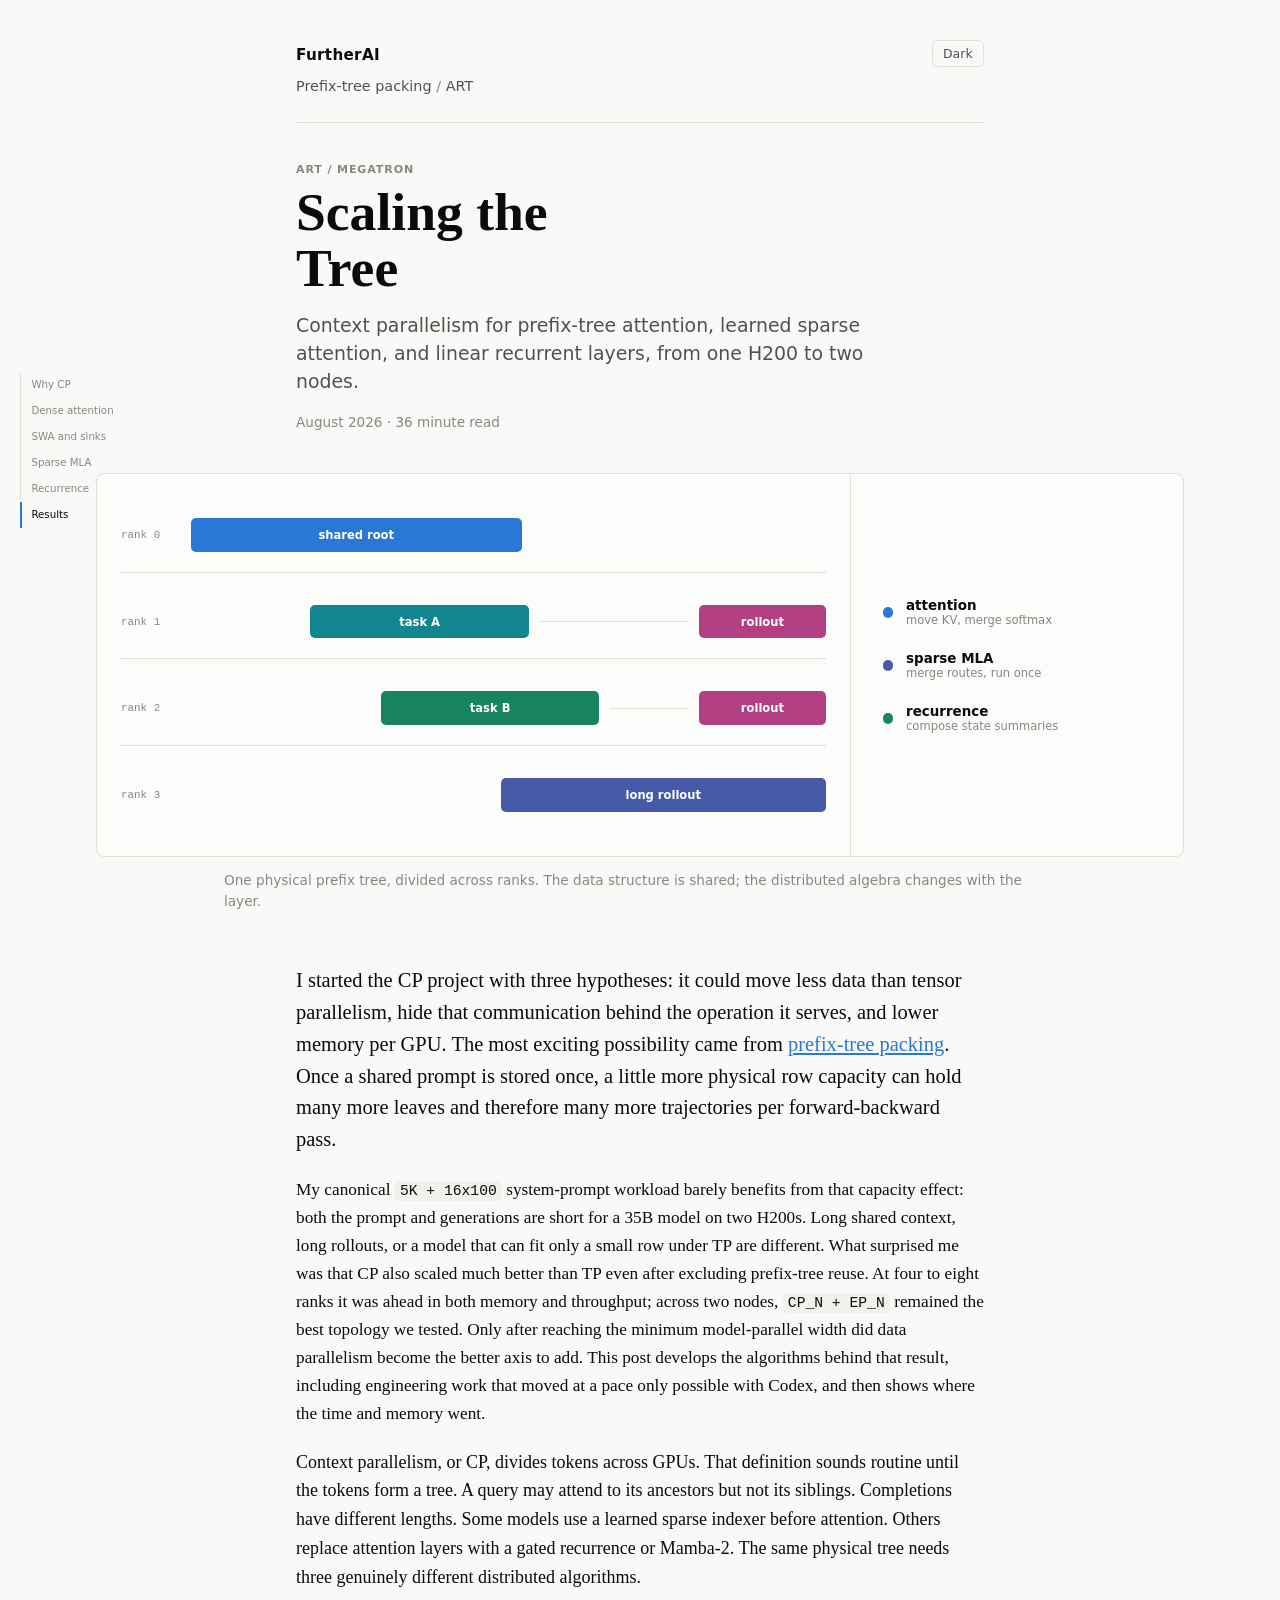
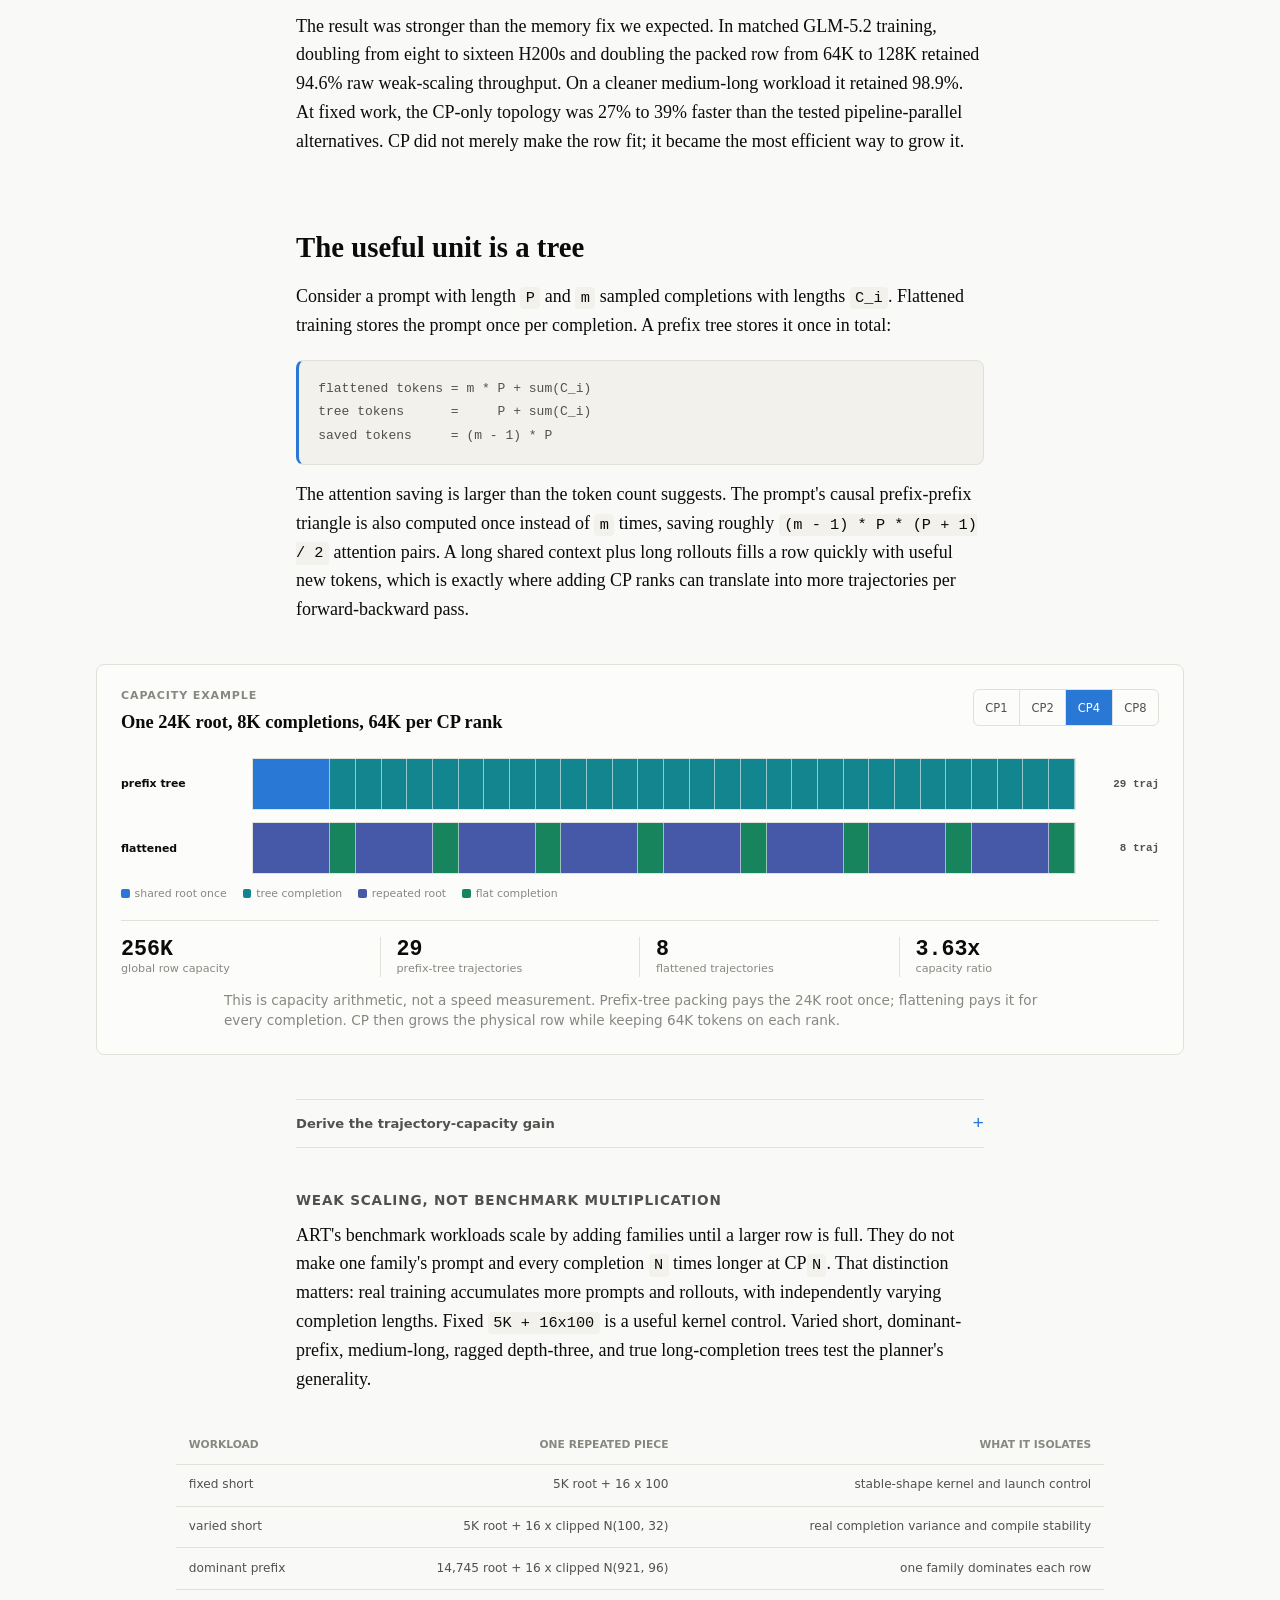
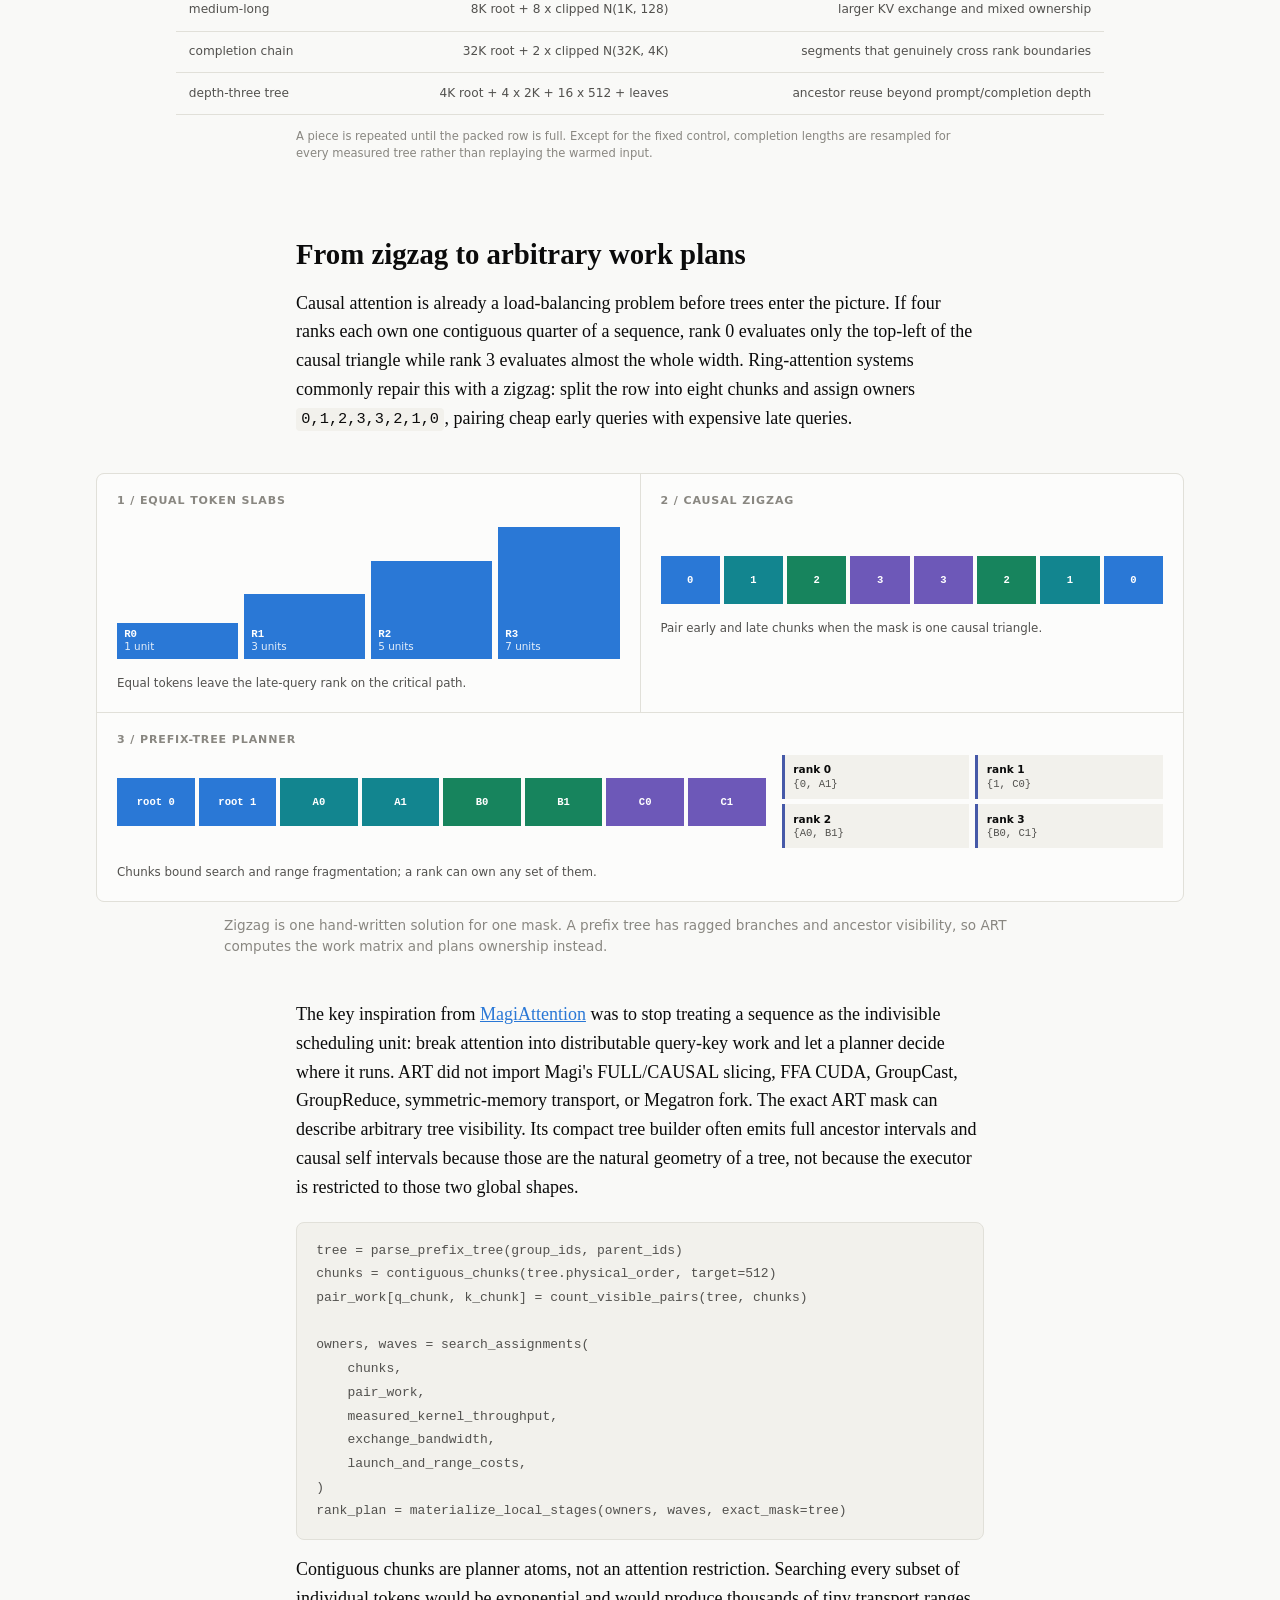
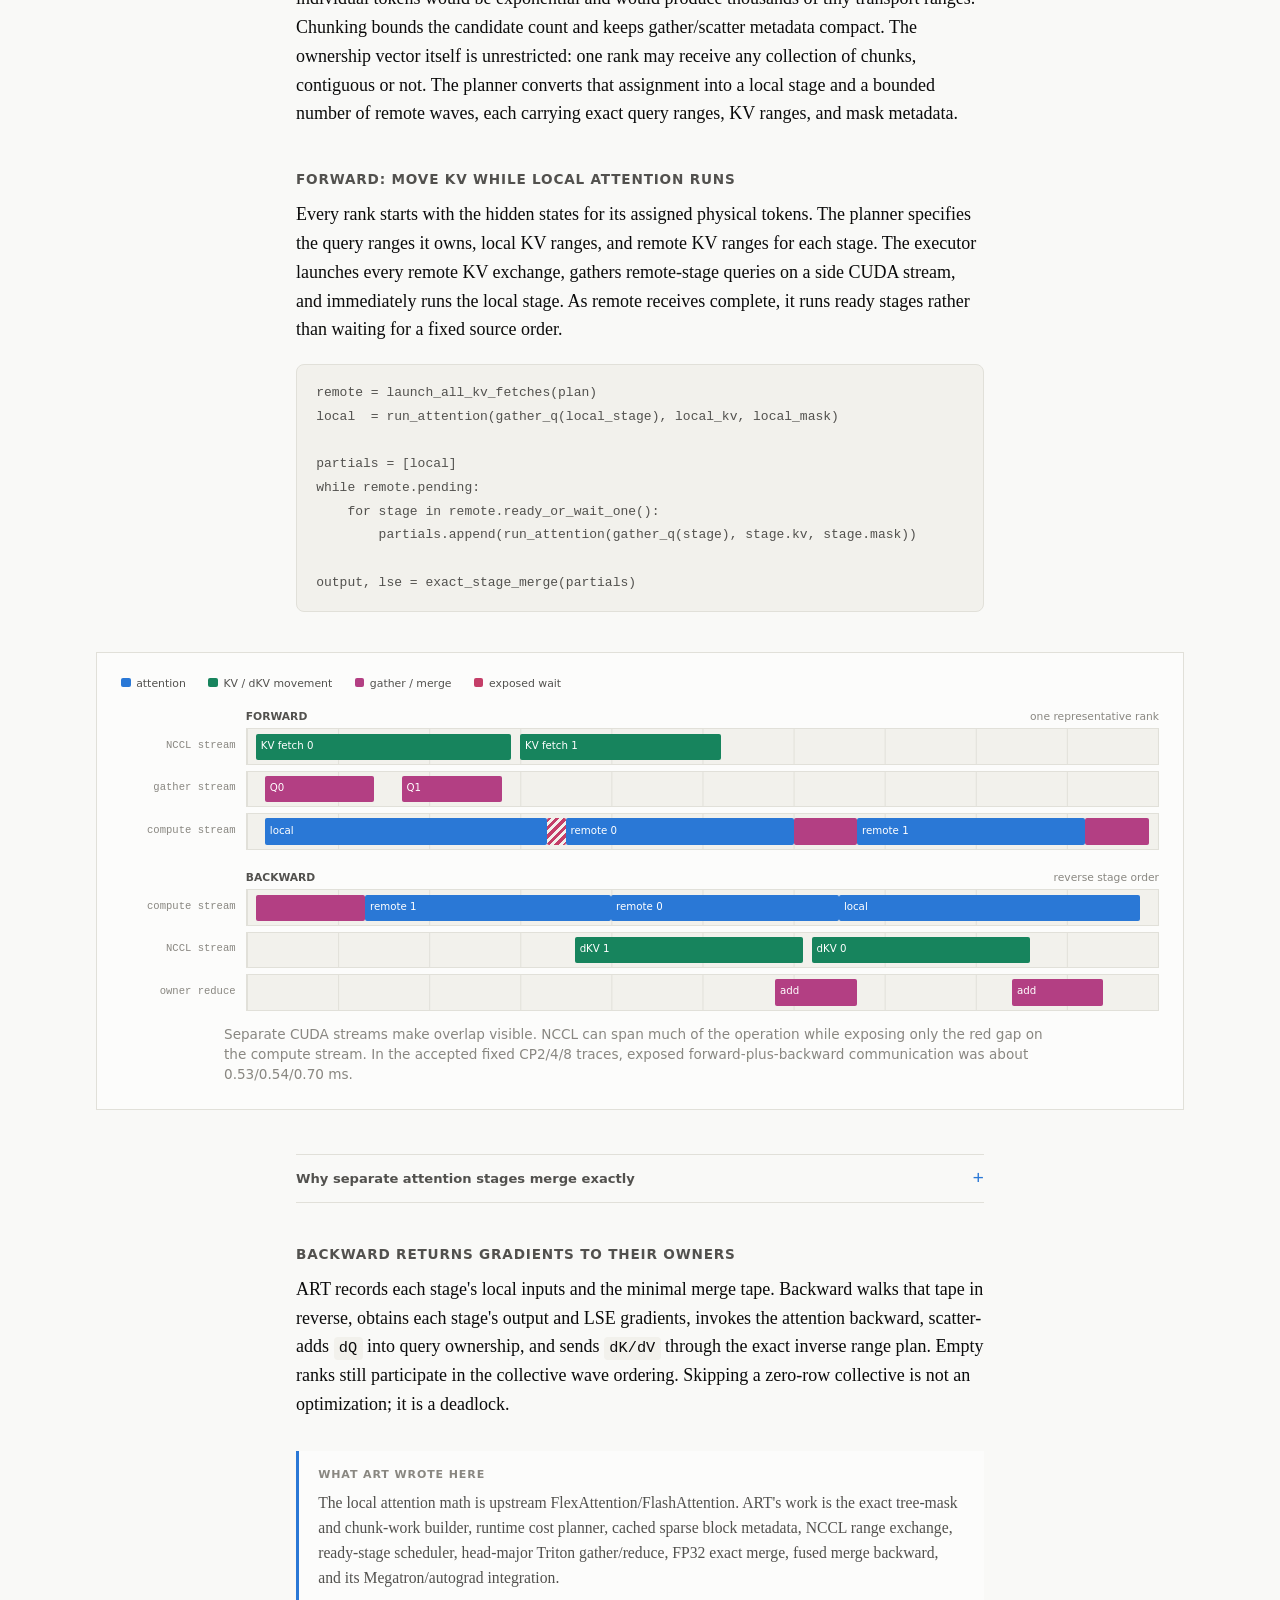
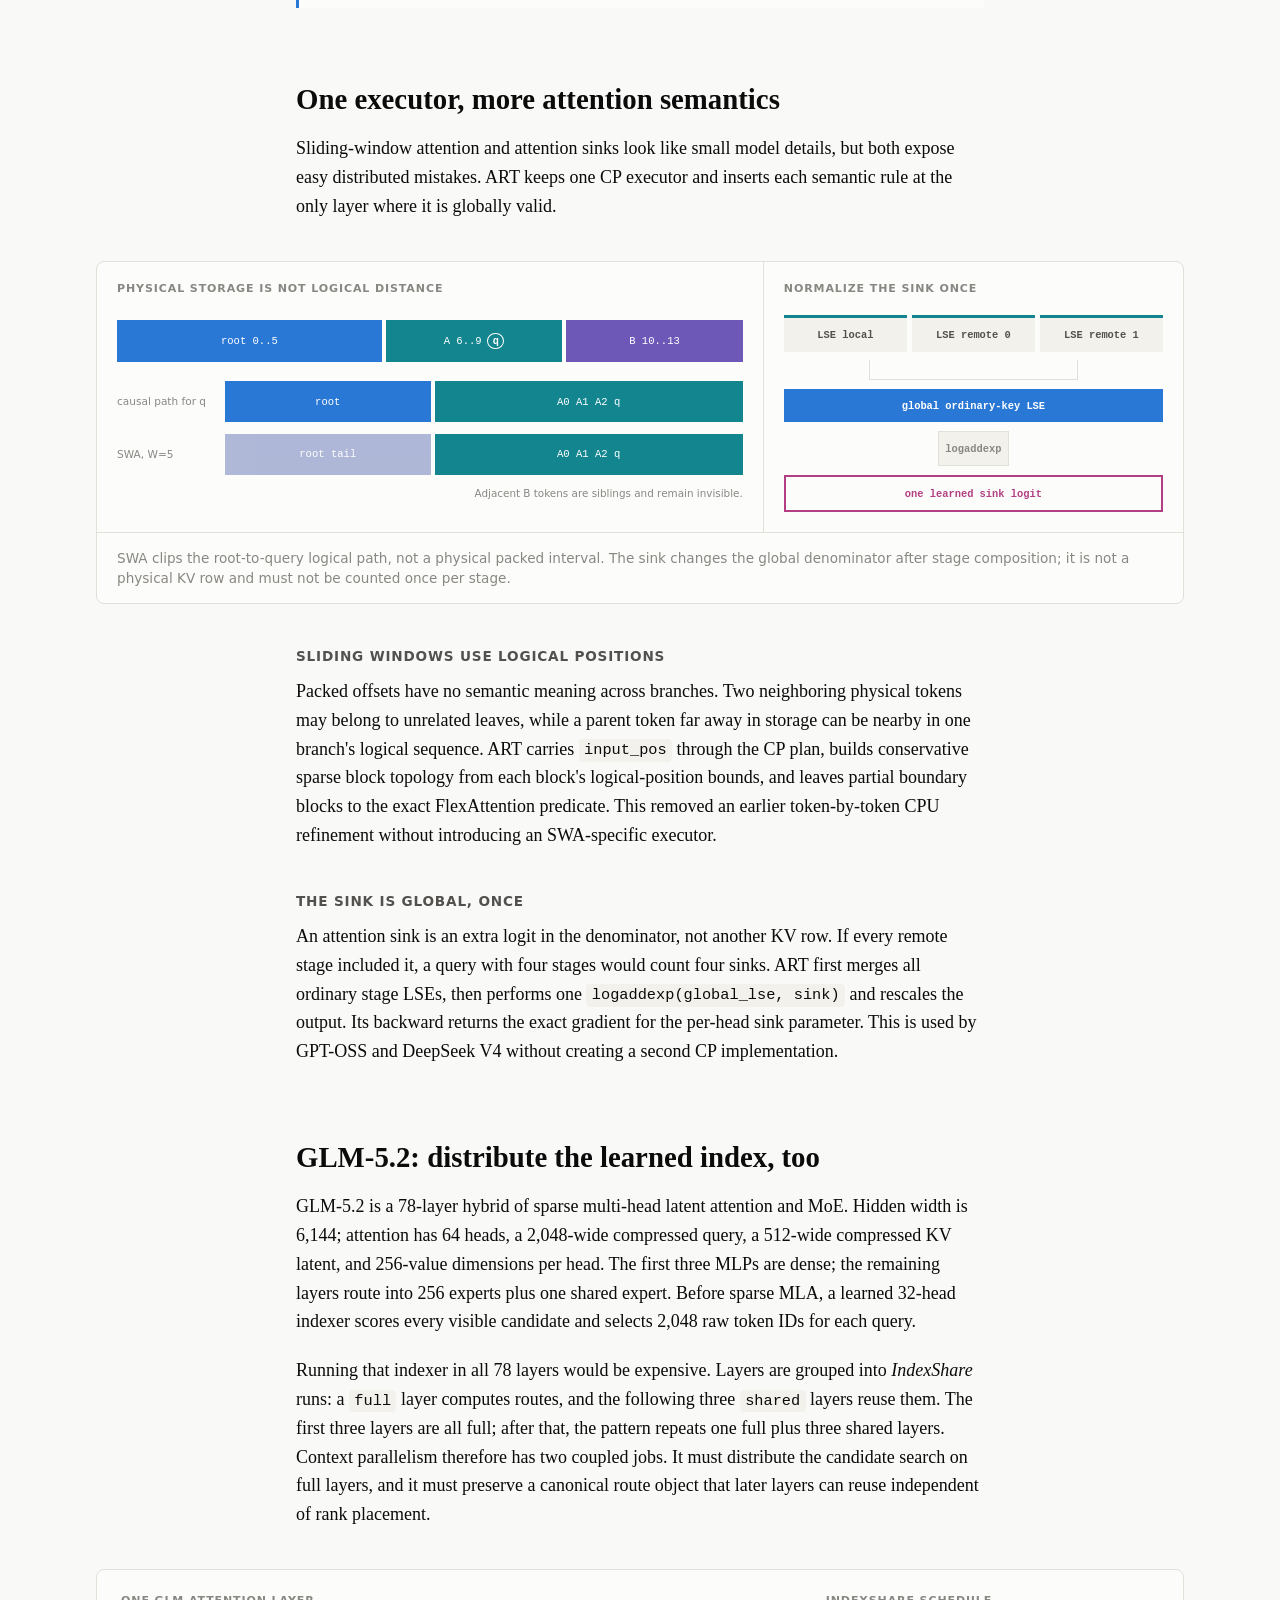
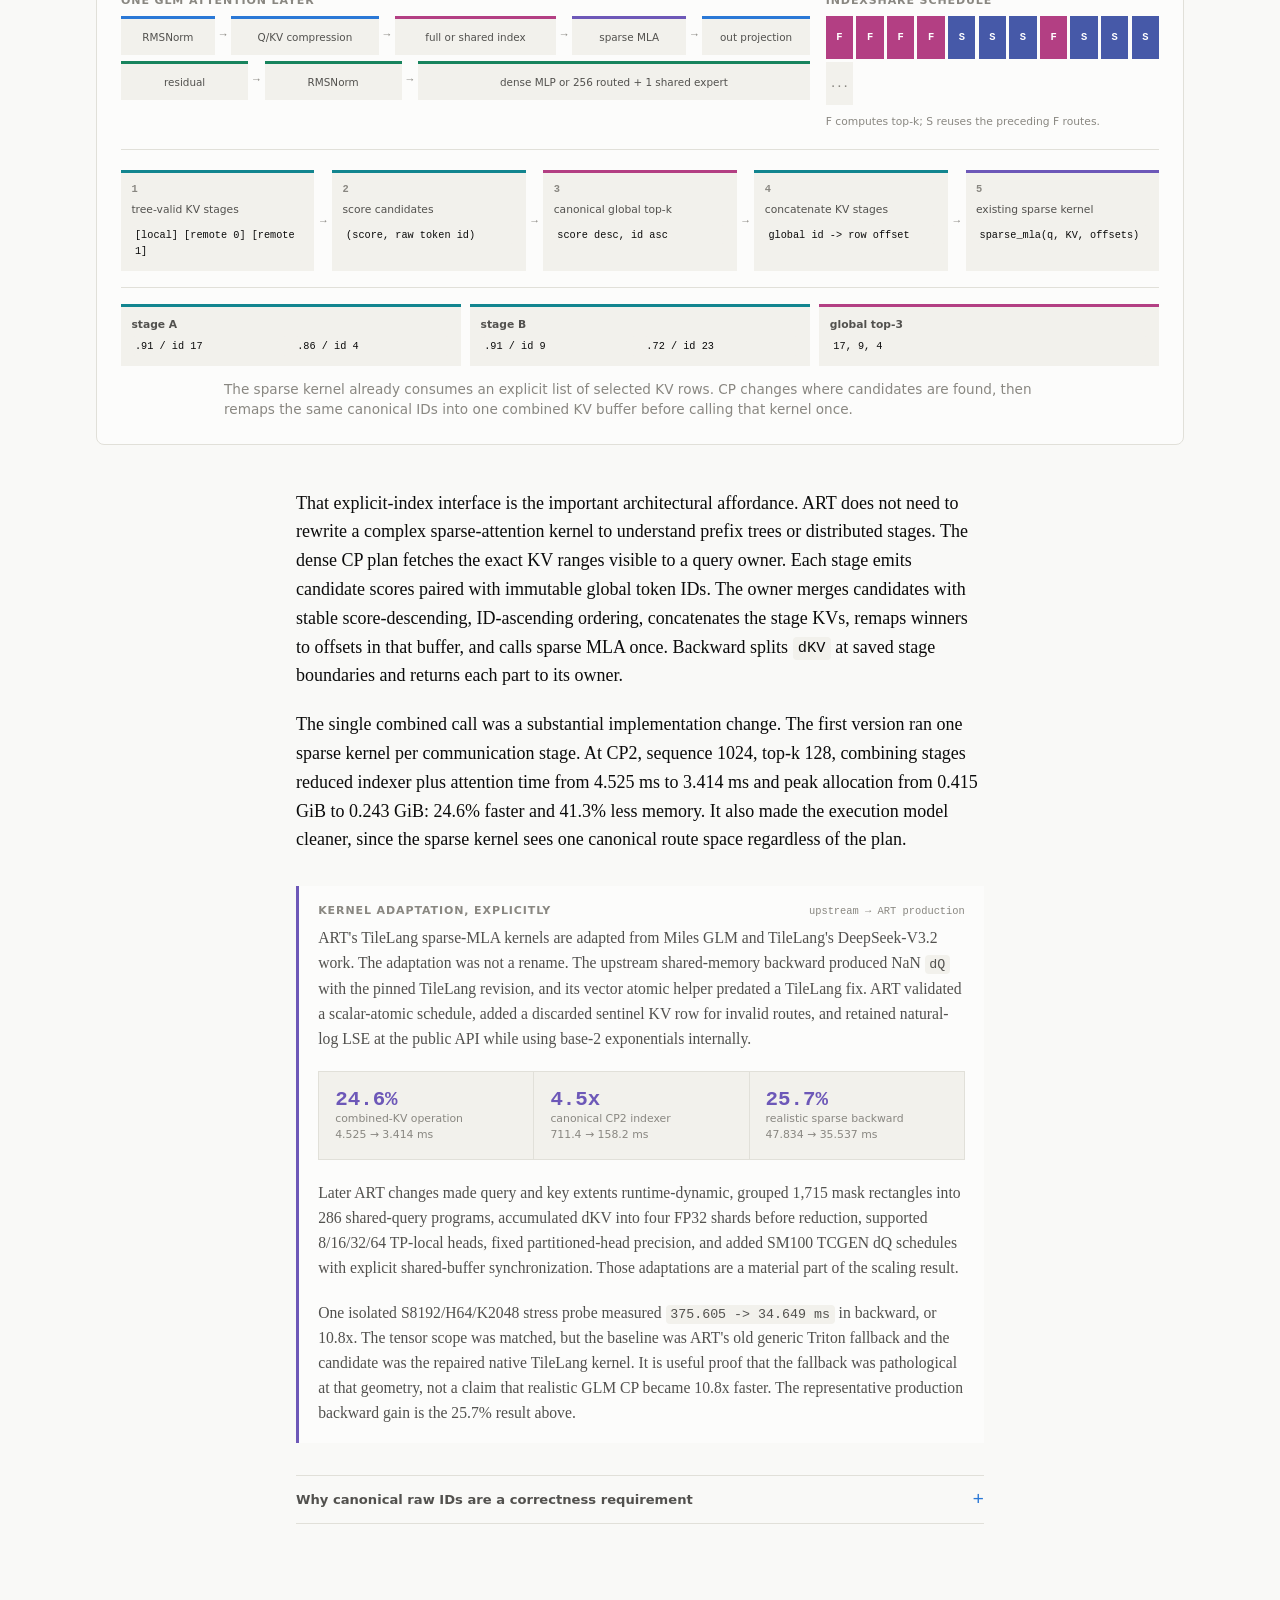
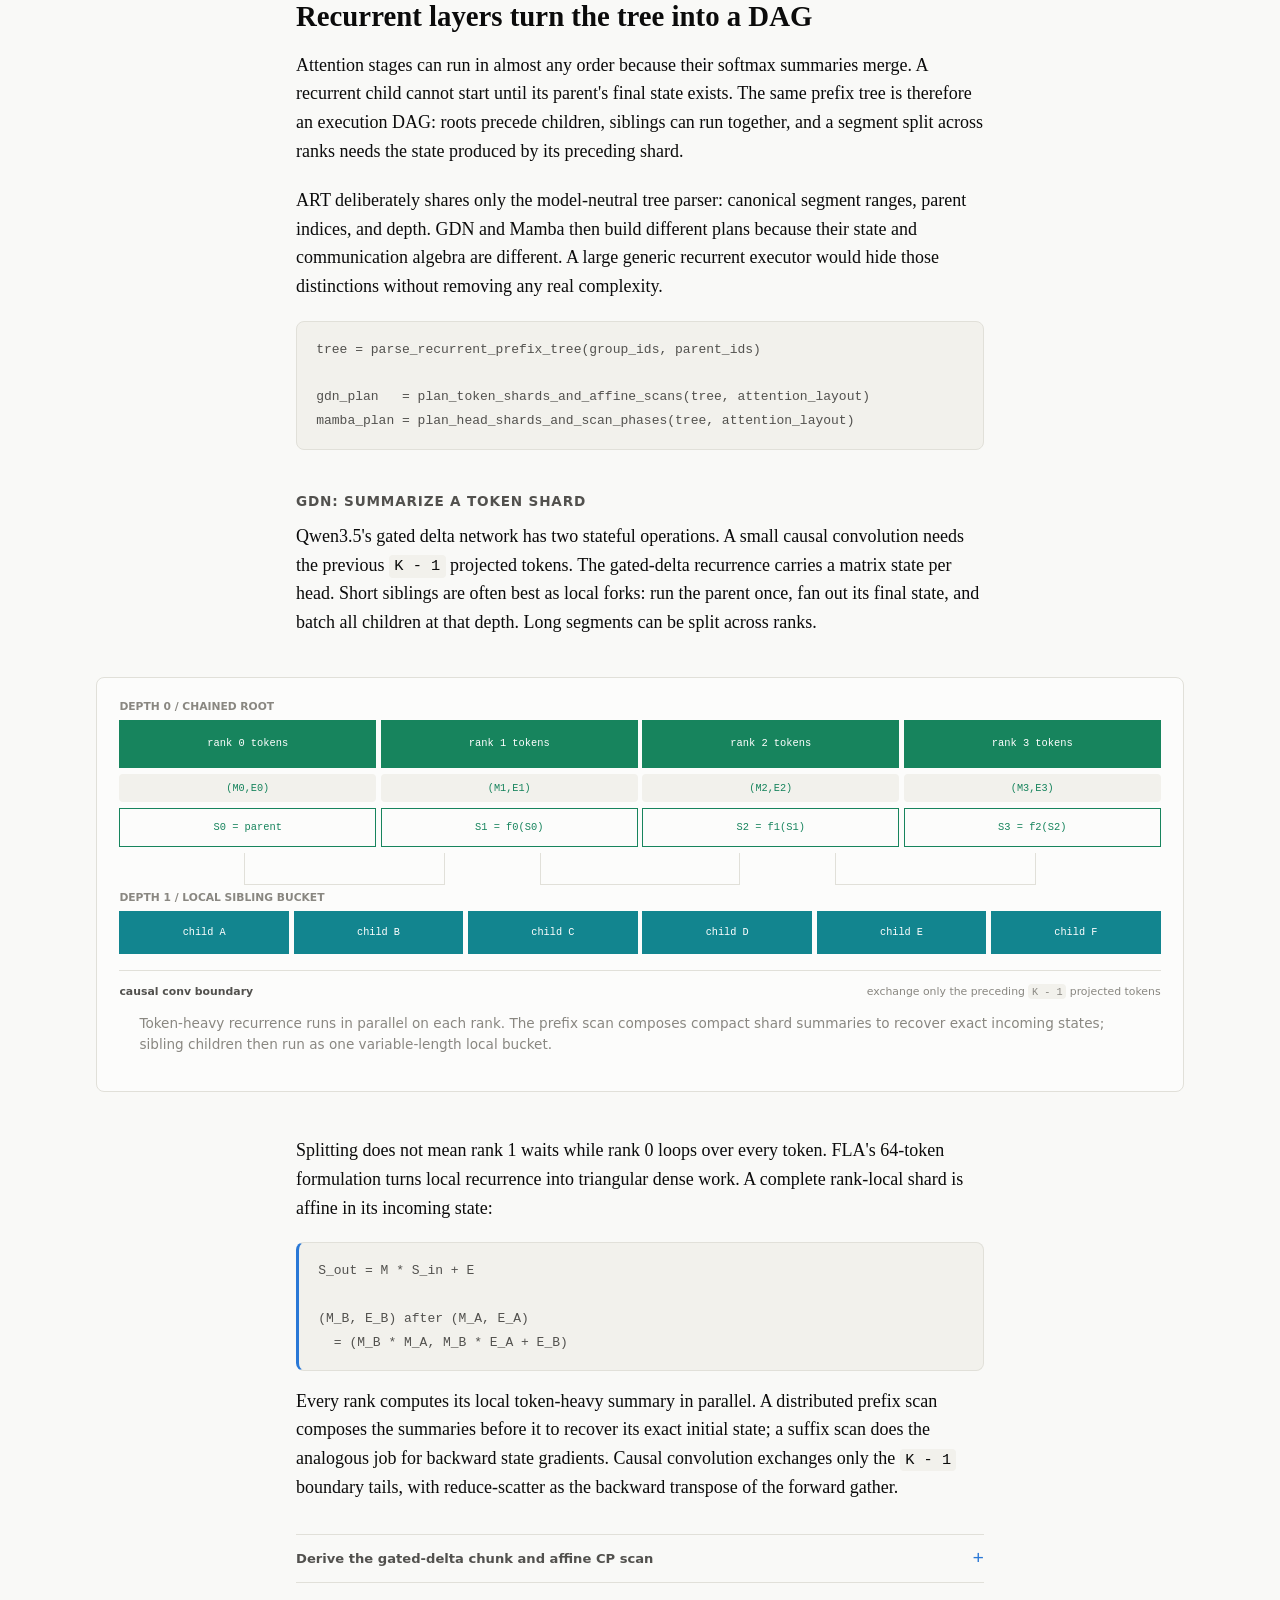
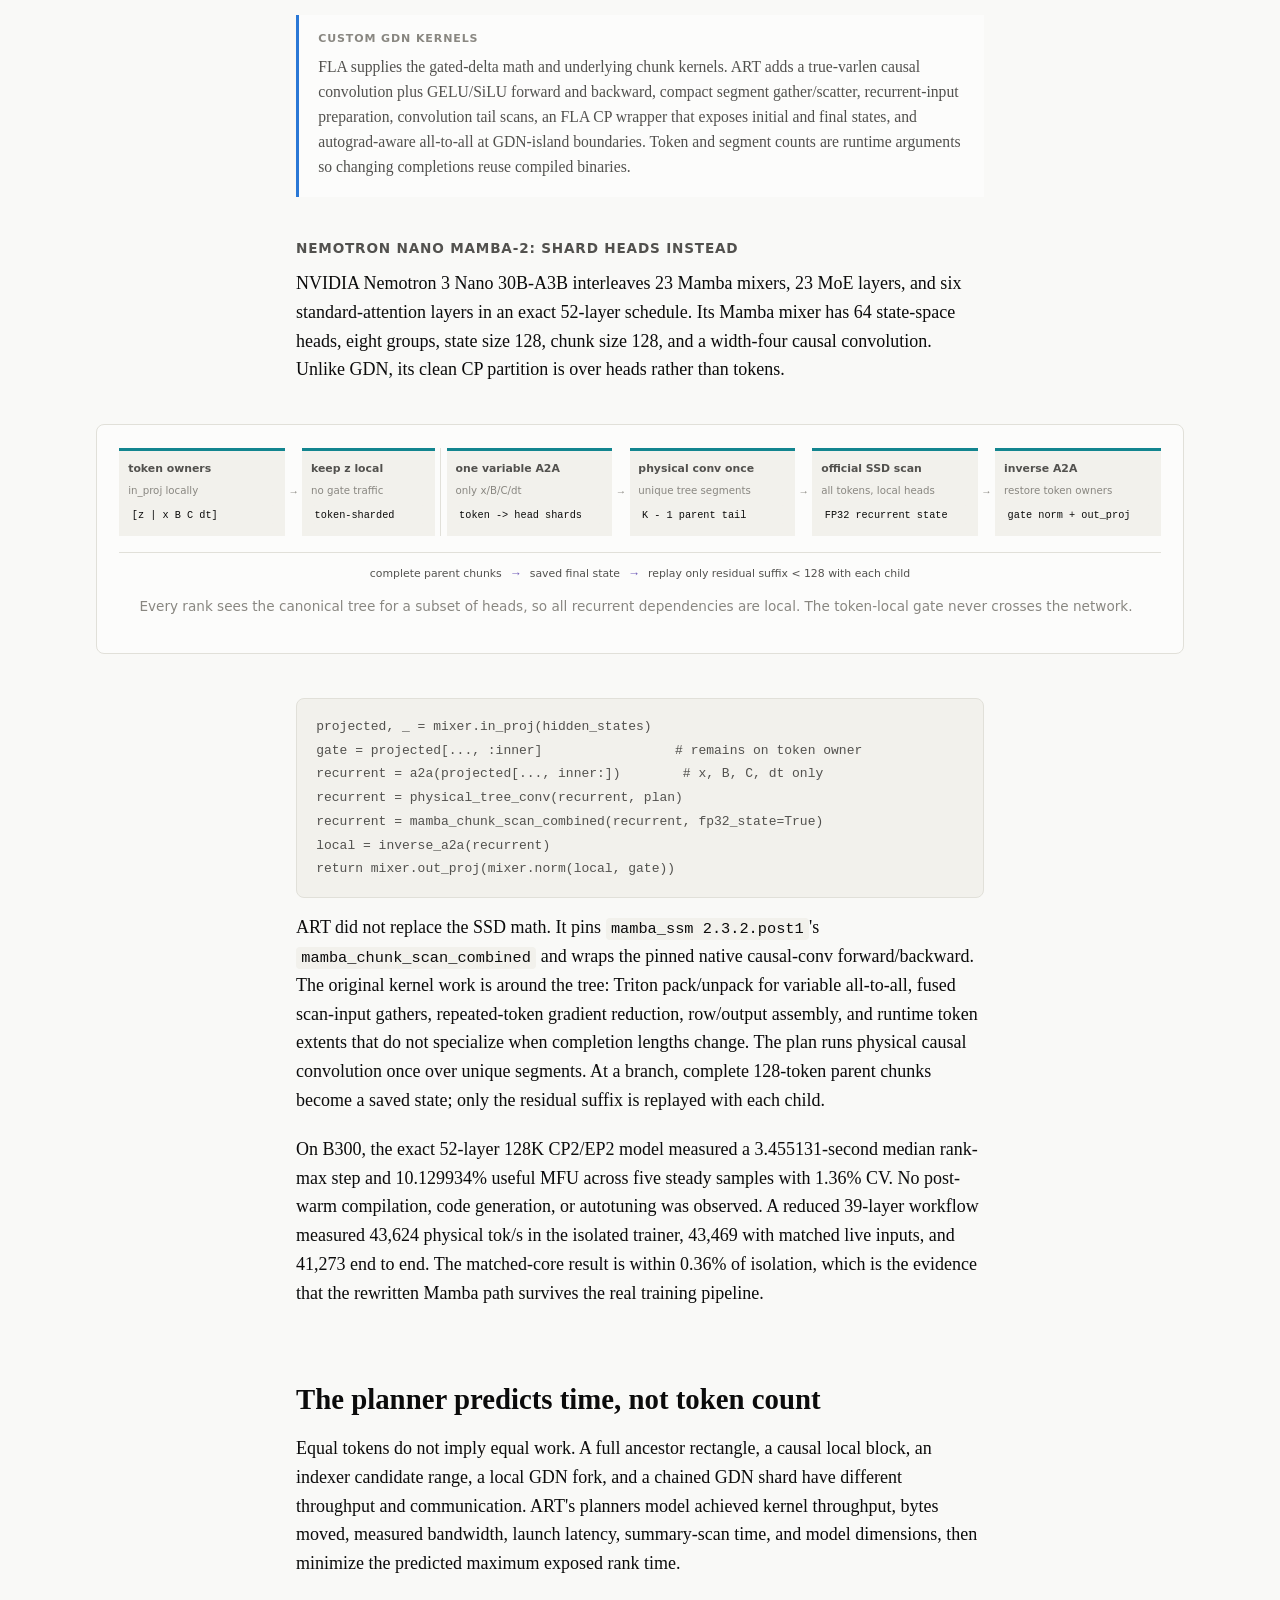
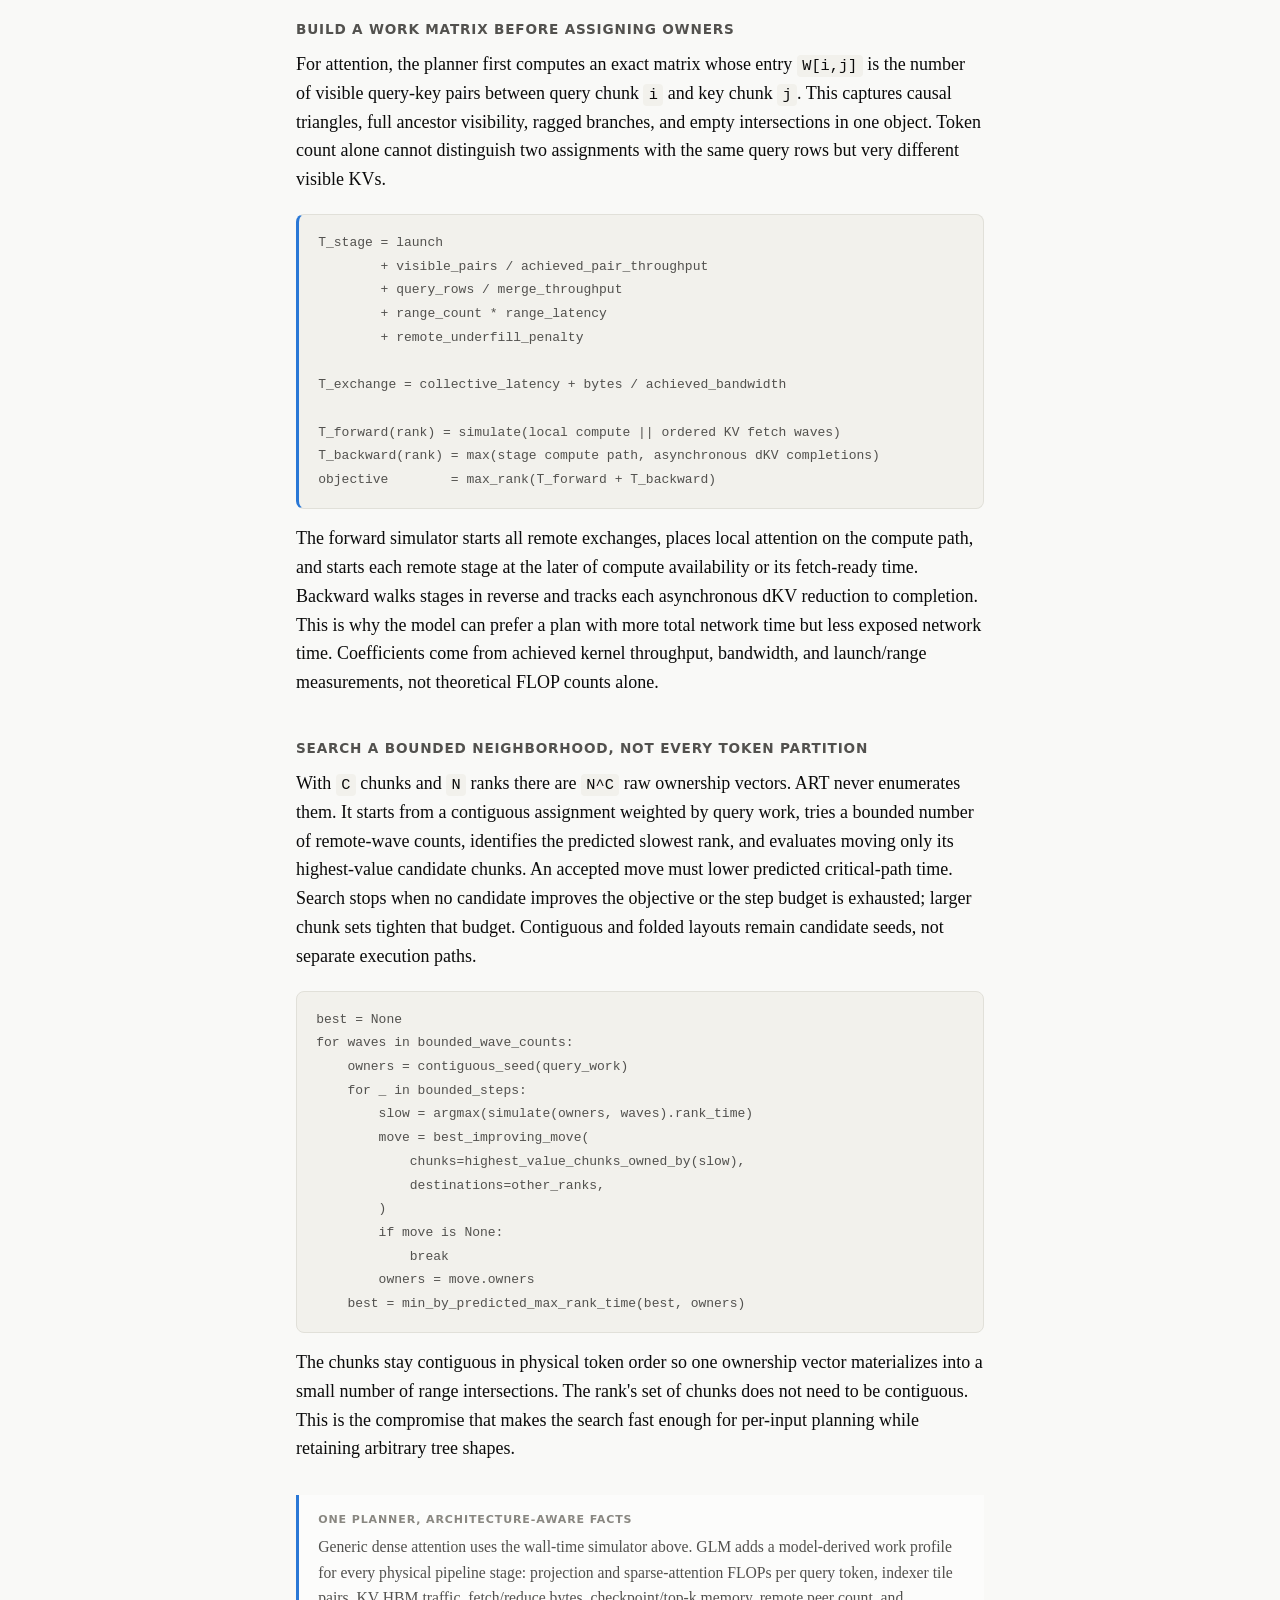
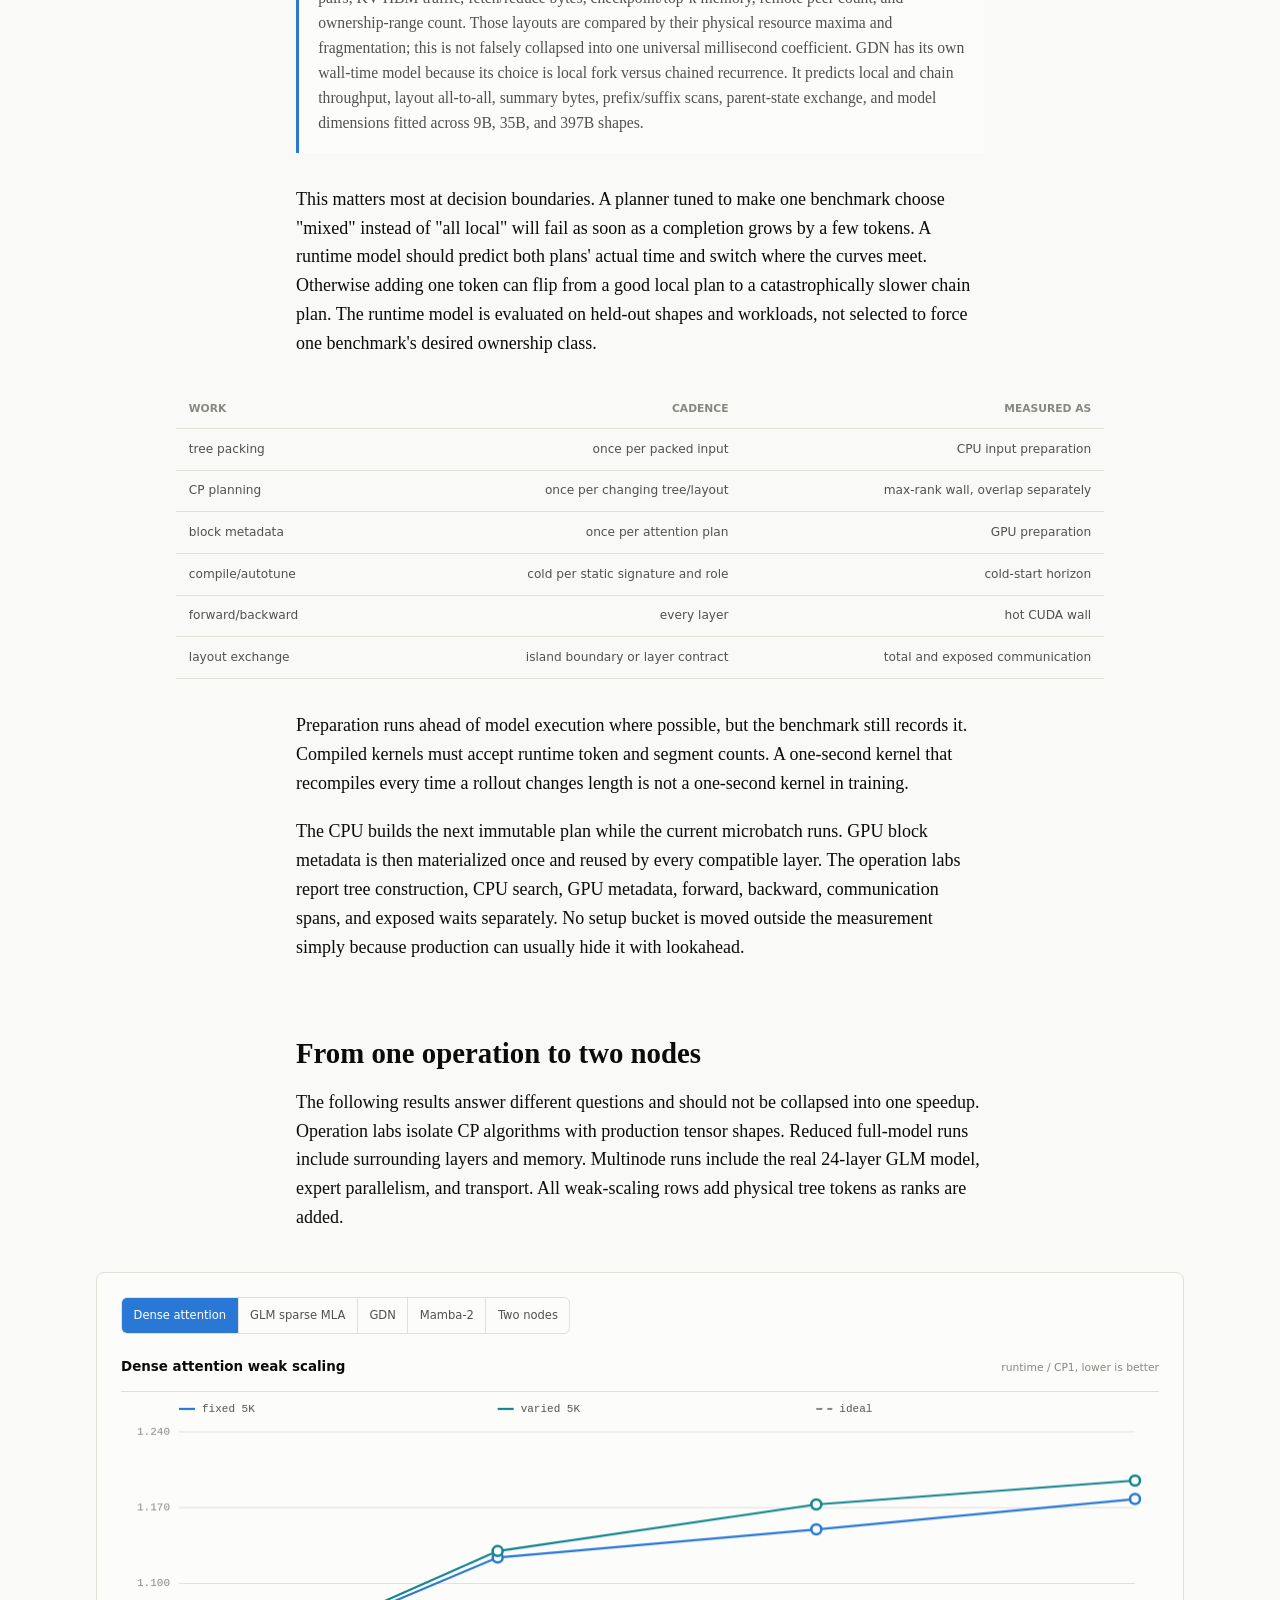
==== commit 44359e73: "Fix context parallelism visual rendering" ====
--- a/posts/context-parallelism/index.html
+++ b/posts/context-parallelism/index.html
@@ -7,7 +7,7 @@
   <meta name="description" content="How ART distributes prefix-tree training across dense attention, sparse MLA, GDN, and Mamba-2 while retaining weak-scaling efficiency." />
   <script src="../../assets/js/theme.js"></script>
   <link rel="stylesheet" href="../../assets/css/base.css" />
-  <link rel="stylesheet" href="post.css" />
+  <link rel="stylesheet" href="post.css?v=20260829b" />
 </head>
 <body>
   <div class="reading-progress" aria-hidden="true"><span></span></div>
@@ -329,15 +329,15 @@
           <div class="stream-timeline" id="attention-timeline">
             <div class="stream-panel">
               <div class="stream-title"><strong>forward</strong><span>one representative rank</span></div>
-              <div class="stream-lane"><label>NCCL stream</label><i class="comm" style="--start: 1; --span: 28">fetch KV wave 0</i><i class="comm" style="--start: 30; --span: 22">fetch KV wave 1</i></div>
-              <div class="stream-lane"><label>gather stream</label><i class="layout" style="--start: 2; --span: 12">gather Q0</i><i class="layout" style="--start: 17; --span: 11">gather Q1</i></div>
-              <div class="stream-lane"><label>compute stream</label><i class="compute" style="--start: 2; --span: 31">local attn</i><i class="exposed" style="--start: 33; --span: 2"></i><i class="compute" style="--start: 35; --span: 25">remote 0</i><i class="layout" style="--start: 60; --span: 7">merge</i><i class="compute" style="--start: 67; --span: 25">remote 1</i><i class="layout" style="--start: 92; --span: 7">merge</i></div>
+              <div class="stream-lane"><label>NCCL stream</label><i class="comm" style="--start: 1; --span: 28">KV fetch 0</i><i class="comm" style="--start: 30; --span: 22">KV fetch 1</i></div>
+              <div class="stream-lane"><label>gather stream</label><i class="layout" style="--start: 2; --span: 12">Q0</i><i class="layout" style="--start: 17; --span: 11">Q1</i></div>
+              <div class="stream-lane"><label>compute stream</label><i class="compute" style="--start: 2; --span: 31">local</i><i class="exposed" style="--start: 33; --span: 2"></i><i class="compute" style="--start: 35; --span: 25">remote 0</i><i class="layout" style="--start: 60; --span: 7" aria-label="merge stage outputs"></i><i class="compute" style="--start: 67; --span: 25">remote 1</i><i class="layout" style="--start: 92; --span: 7" aria-label="merge stage outputs"></i></div>
             </div>
             <div class="stream-panel">
               <div class="stream-title"><strong>backward</strong><span>reverse stage order</span></div>
-              <div class="stream-lane"><label>compute stream</label><i class="layout" style="--start: 1; --span: 12">merge bwd</i><i class="compute" style="--start: 13; --span: 27">remote 1 bwd</i><i class="compute" style="--start: 40; --span: 25">remote 0 bwd</i><i class="compute" style="--start: 65; --span: 33">local bwd</i></div>
-              <div class="stream-lane"><label>NCCL stream</label><i class="comm" style="--start: 36; --span: 25">reduce dKV1</i><i class="comm" style="--start: 62; --span: 24">reduce dKV0</i></div>
-              <div class="stream-lane"><label>owner reduce</label><i class="layout" style="--start: 58; --span: 9">scatter-add</i><i class="layout" style="--start: 84; --span: 10">scatter-add</i></div>
+              <div class="stream-lane"><label>compute stream</label><i class="layout" style="--start: 1; --span: 12" aria-label="merge backward"></i><i class="compute" style="--start: 13; --span: 27">remote 1</i><i class="compute" style="--start: 40; --span: 25">remote 0</i><i class="compute" style="--start: 65; --span: 33">local</i></div>
+              <div class="stream-lane"><label>NCCL stream</label><i class="comm" style="--start: 36; --span: 25">dKV 1</i><i class="comm" style="--start: 62; --span: 24">dKV 0</i></div>
+              <div class="stream-lane"><label>owner reduce</label><i class="layout" style="--start: 58; --span: 9">add</i><i class="layout" style="--start: 84; --span: 10">add</i></div>
             </div>
           </div>
           <figcaption id="timeline-caption">
@@ -511,9 +511,9 @@
             <div><b>5</b><span>existing sparse kernel</span><code>sparse_mla(q, KV, offsets)</code></div>
           </div>
           <div class="route-example">
-            <span>stage A: <code>(.91, id 17)</code> <code>(.86, id 4)</code></span>
-            <span>stage B: <code>(.91, id 9)</code> <code>(.72, id 23)</code></span>
-            <strong>global top-3: <code>17, 9, 4</code></strong>
+            <div><b>stage A</b><code>.91 / id 17</code><code>.86 / id 4</code></div>
+            <div><b>stage B</b><code>.91 / id 9</code><code>.72 / id 23</code></div>
+            <div class="route-result"><b>global top-3</b><code>17, 9, 4</code></div>
           </div>
           <figcaption id="glm-caption">
             The sparse kernel already consumes an explicit list of selected KV rows.
@@ -1312,6 +1312,6 @@
     </footer>
   </main>
 
-  <script src="figures.js"></script>
+  <script src="figures.js?v=20260829b"></script>
 </body>
 </html>
--- a/posts/context-parallelism/post.css
+++ b/posts/context-parallelism/post.css
@@ -6,10 +6,27 @@
   --cp-green: #17845d;
   --cp-magenta: #b33f83;
   --cp-indigo: #4659a8;
-  --cp-red: #c94747;
+  --cp-red: #c43e68;
   --cp-violet: #6d58b8;
   --cp-ink: #262b31;
+  --series-2: var(--cp-cyan);
+  --series-4: var(--cp-violet);
+  --status-warning: var(--cp-magenta);
+  --status-serious: var(--cp-red);
   --figure-width: 68rem;
+}
+
+@media (prefers-color-scheme: dark) {
+  :root:where(:not([data-theme="light"])) {
+    --cp-blue: #5b9dec;
+    --cp-cyan: #46aab2;
+    --cp-green: #39a97d;
+    --cp-magenta: #df75b2;
+    --cp-indigo: #8091e0;
+    --cp-red: #ed6f96;
+    --cp-violet: #a394e5;
+    --cp-ink: #d8dce3;
+  }
 }
 
 :root[data-theme="dark"] {
@@ -18,7 +35,7 @@
   --cp-green: #39a97d;
   --cp-magenta: #df75b2;
   --cp-indigo: #8091e0;
-  --cp-red: #e36b6b;
+  --cp-red: #ed6f96;
   --cp-violet: #a394e5;
   --cp-ink: #d8dce3;
 }
@@ -428,7 +445,7 @@
   flex-wrap: wrap;
   gap: 0.4rem 1rem;
   color: var(--text-muted);
-  font: 0.63rem var(--sans);
+  font: 0.68rem var(--sans);
 }
 
 .capacity-legend span::before {
@@ -568,7 +585,7 @@
 }
 
 .triangle-load b { font: 600 0.67rem var(--mono); }
-.triangle-load small { font: 0.58rem var(--sans); opacity: 0.85; }
+.triangle-load small { font: 0.65rem var(--sans); opacity: 0.88; }
 
 .chunk-strip,
 .tree-token-order {
@@ -589,7 +606,7 @@
   align-items: center;
   justify-content: center;
   color: #fff;
-  font: 600 0.62rem var(--mono);
+  font: 600 0.66rem var(--mono);
   text-align: center;
 }
 
@@ -622,7 +639,7 @@
   padding: 0.45rem 0.55rem;
   background: var(--surface-code);
   color: var(--text-secondary);
-  font: 0.62rem/1.4 var(--mono);
+  font: 0.66rem/1.4 var(--mono);
 }
 
 .owner-sets b {
@@ -681,7 +698,7 @@
   justify-content: space-between;
   margin-left: 7.8rem;
   color: var(--text-muted);
-  font: 0.63rem var(--sans);
+  font: 0.67rem var(--sans);
 }
 
 .stream-title strong {
@@ -705,7 +722,7 @@
   right: calc(100% + 0.7rem);
   width: 7rem;
   color: var(--text-muted);
-  font: 0.62rem var(--mono);
+  font: 0.66rem var(--mono);
   text-align: right;
 }
 
@@ -719,7 +736,7 @@
   border-radius: 2px;
   padding: 0.38rem 0.3rem;
   color: #fff;
-  font: normal 0.56rem/1 var(--sans);
+  font: normal 0.64rem/1 var(--sans);
   white-space: nowrap;
 }
 
@@ -789,7 +806,7 @@
   align-items: center;
   justify-content: center;
   color: #fff;
-  font: 0.62rem var(--mono);
+  font: 0.66rem var(--mono);
   text-align: center;
 }
 
@@ -802,7 +819,7 @@
   border: 1px solid #fff;
   border-radius: 50%;
   padding: 0.08rem 0.28rem;
-  font-size: 0.55rem;
+  font-size: 0.64rem;
 }
 
 .path-comparison {
@@ -820,7 +837,7 @@
 
 .path-comparison > div > b {
   color: var(--text-muted);
-  font: 0.61rem/1.3 var(--sans);
+  font: 0.66rem/1.3 var(--sans);
 }
 
 .path-comparison .faded-token {
@@ -854,7 +871,7 @@
 .sink-merge-tree b {
   min-width: 0;
   padding: 0.6rem 0.4rem;
-  font: 600 0.59rem/1.35 var(--mono);
+  font: 600 0.65rem/1.35 var(--mono);
 }
 
 .sink-merge-tree span {
@@ -934,7 +951,7 @@
   padding: 0.7rem 0.45rem;
   background: var(--surface-code);
   color: var(--text-secondary);
-  font: 0.59rem/1.35 var(--sans);
+  font: 0.65rem/1.35 var(--sans);
   text-align: center;
 }
 
@@ -969,7 +986,7 @@
   align-items: center;
   justify-content: center;
   color: #fff;
-  font: 600 0.58rem var(--mono);
+  font: 600 0.65rem var(--mono);
 }
 
 .indexshare-pattern b { background: var(--cp-magenta); }
@@ -980,7 +997,7 @@
   display: block;
   margin-top: 0.55rem;
   color: var(--text-muted);
-  font: 0.62rem/1.4 var(--sans);
+  font: 0.67rem/1.4 var(--sans);
 }
 
 .glm-cp-flow {
@@ -1009,9 +1026,9 @@
   display: block;
 }
 
-.glm-cp-flow b { color: var(--text-muted); font: 600 0.59rem var(--mono); }
-.glm-cp-flow span { margin-top: 0.5rem; color: var(--text-secondary); font: 0.63rem/1.35 var(--sans); }
-.glm-cp-flow code { margin-top: 0.45rem; font-size: 0.53rem; white-space: normal; }
+.glm-cp-flow b { color: var(--text-muted); font: 600 0.65rem var(--mono); }
+.glm-cp-flow span { margin-top: 0.5rem; color: var(--text-secondary); font: 0.67rem/1.35 var(--sans); }
+.glm-cp-flow code { margin-top: 0.45rem; font-size: 0.64rem; white-space: normal; }
 
 .glm-cp-flow > i {
   align-self: center;
@@ -1021,19 +1038,42 @@
 
 .route-example {
   display: grid;
-  grid-template-columns: 1fr 1fr auto;
+  grid-template-columns: repeat(3, minmax(0, 1fr));
   gap: 0.6rem;
-  align-items: center;
   margin-top: 1rem;
   border-top: 1px solid var(--hairline);
   padding-top: 1rem;
-  color: var(--text-muted);
-  font: 0.68rem/1.6 var(--sans);
-}
-
-.route-example strong {
+}
+
+.route-example > div {
+  min-width: 0;
+  display: grid;
+  grid-template-columns: 1fr 1fr;
+  gap: 0.35rem;
+  border-top: 3px solid var(--cp-cyan);
+  padding: 0.65rem;
+  background: var(--surface-code);
+}
+
+.route-example b {
+  grid-column: 1 / -1;
+  color: var(--text-secondary);
+  font: 600 0.67rem var(--sans);
+}
+
+.route-example code {
+  min-width: 0;
+  font-size: 0.64rem;
+  white-space: nowrap;
+}
+
+.route-example .route-result {
+  border-top-color: var(--cp-magenta);
+}
+
+.route-result code {
+  grid-column: 1 / -1;
   color: var(--text-primary);
-  font-weight: 600;
 }
 
 .kernel-ledger {
@@ -1095,7 +1135,7 @@
 
 .dag-label {
   color: var(--text-muted);
-  font: 600 0.62rem var(--sans);
+  font: 600 0.67rem var(--sans);
   text-transform: uppercase;
 }
 
@@ -1116,7 +1156,7 @@
   justify-content: center;
   background: var(--cp-green);
   color: #fff;
-  font: 0.58rem/1.3 var(--mono);
+  font: 0.65rem/1.3 var(--mono);
   text-align: center;
 }
 
@@ -1125,7 +1165,7 @@
   padding: 0.35rem;
   background: var(--surface-code);
   color: var(--cp-green);
-  font-size: 0.57rem;
+  font-size: 0.64rem;
   text-align: center;
 }
 
@@ -1165,7 +1205,7 @@
   justify-content: center;
   background: var(--cp-cyan);
   color: #fff;
-  font: 0.57rem var(--mono);
+  font: 0.64rem var(--mono);
   text-align: center;
 }
 
@@ -1177,10 +1217,11 @@
   border-top: 1px solid var(--hairline);
   padding-top: 0.8rem;
   color: var(--text-muted);
-  font: 0.64rem/1.4 var(--sans);
+  font: 0.68rem/1.4 var(--sans);
 }
 
 .gdn-boundary-note b { color: var(--text-secondary); }
+.gdn-boundary-note code { font-size: 0.64rem; }
 
 .mamba-pipeline {
   display: grid;
@@ -1206,9 +1247,9 @@
   display: block;
 }
 
-.mamba-pipeline b { color: var(--text-secondary); font: 600 0.62rem/1.3 var(--sans); }
-.mamba-pipeline span { margin-top: 0.5rem; color: var(--text-muted); font: 0.57rem/1.35 var(--sans); }
-.mamba-pipeline code { margin-top: 0.45rem; font-size: 0.5rem; white-space: normal; }
+.mamba-pipeline b { color: var(--text-secondary); font: 600 0.68rem/1.3 var(--sans); }
+.mamba-pipeline span { margin-top: 0.5rem; color: var(--text-muted); font: 0.64rem/1.35 var(--sans); }
+.mamba-pipeline code { margin-top: 0.45rem; font-size: 0.64rem; white-space: normal; }
 
 .mamba-pipeline > i {
   align-self: center;
@@ -1227,7 +1268,7 @@
   border-top: 1px solid var(--hairline);
   padding-top: 0.85rem;
   color: var(--text-secondary);
-  font: 0.64rem/1.4 var(--sans);
+  font: 0.68rem/1.4 var(--sans);
 }
 
 .mamba-scan-note i {
@@ -1506,13 +1547,6 @@
     display: none;
   }
 
-  .route-example {
-    grid-template-columns: 1fr 1fr;
-  }
-
-  .route-example strong {
-    grid-column: 1 / -1;
-  }
 }
 
 @media (max-width: 48rem) {
@@ -1564,7 +1598,7 @@
   }
 
   .hero-algebras small {
-    font-size: 0.6rem;
+    font-size: 0.65rem;
   }
 
   .figure-head,
@@ -1608,13 +1642,22 @@
     grid-template-columns: 1fr;
   }
 
+  .stream-panel {
+    gap: 1.15rem;
+  }
+
   .stream-title,
   .stream-lane {
-    margin-left: 6.5rem;
+    margin-left: 0;
   }
 
   .stream-lane label {
-    width: 5.8rem;
+    top: -1rem;
+    right: auto;
+    left: 0;
+    width: auto;
+    font-size: 0.65rem;
+    text-align: left;
   }
 
   .path-comparison > div {
@@ -1640,6 +1683,10 @@
     grid-template-columns: 1fr 1fr;
   }
 
+  .route-example {
+    grid-template-columns: 1fr;
+  }
+
   .indexshare-pattern > div {
     grid-template-columns: repeat(6, 1fr);
   }
@@ -1699,12 +1746,12 @@
   .hero-rank > span {
     width: 2.8rem;
     flex-basis: 2.8rem;
-    font-size: 0.57rem;
+    font-size: 0.64rem;
   }
 
   .hero-rank b {
     padding: 0.3rem 0.4rem;
-    font-size: 0.58rem;
+    font-size: 0.65rem;
   }
 
   .hero-algebras {
@@ -1739,20 +1786,6 @@
 
   .owner-sets {
     grid-template-columns: 1fr;
-  }
-
-  .stream-title,
-  .stream-lane {
-    margin-left: 4.4rem;
-  }
-
-  .stream-lane label {
-    width: 3.8rem;
-    font-size: 0.56rem;
-  }
-
-  .stream-lane i {
-    font-size: 0.48rem;
   }
 
   .physical-order {
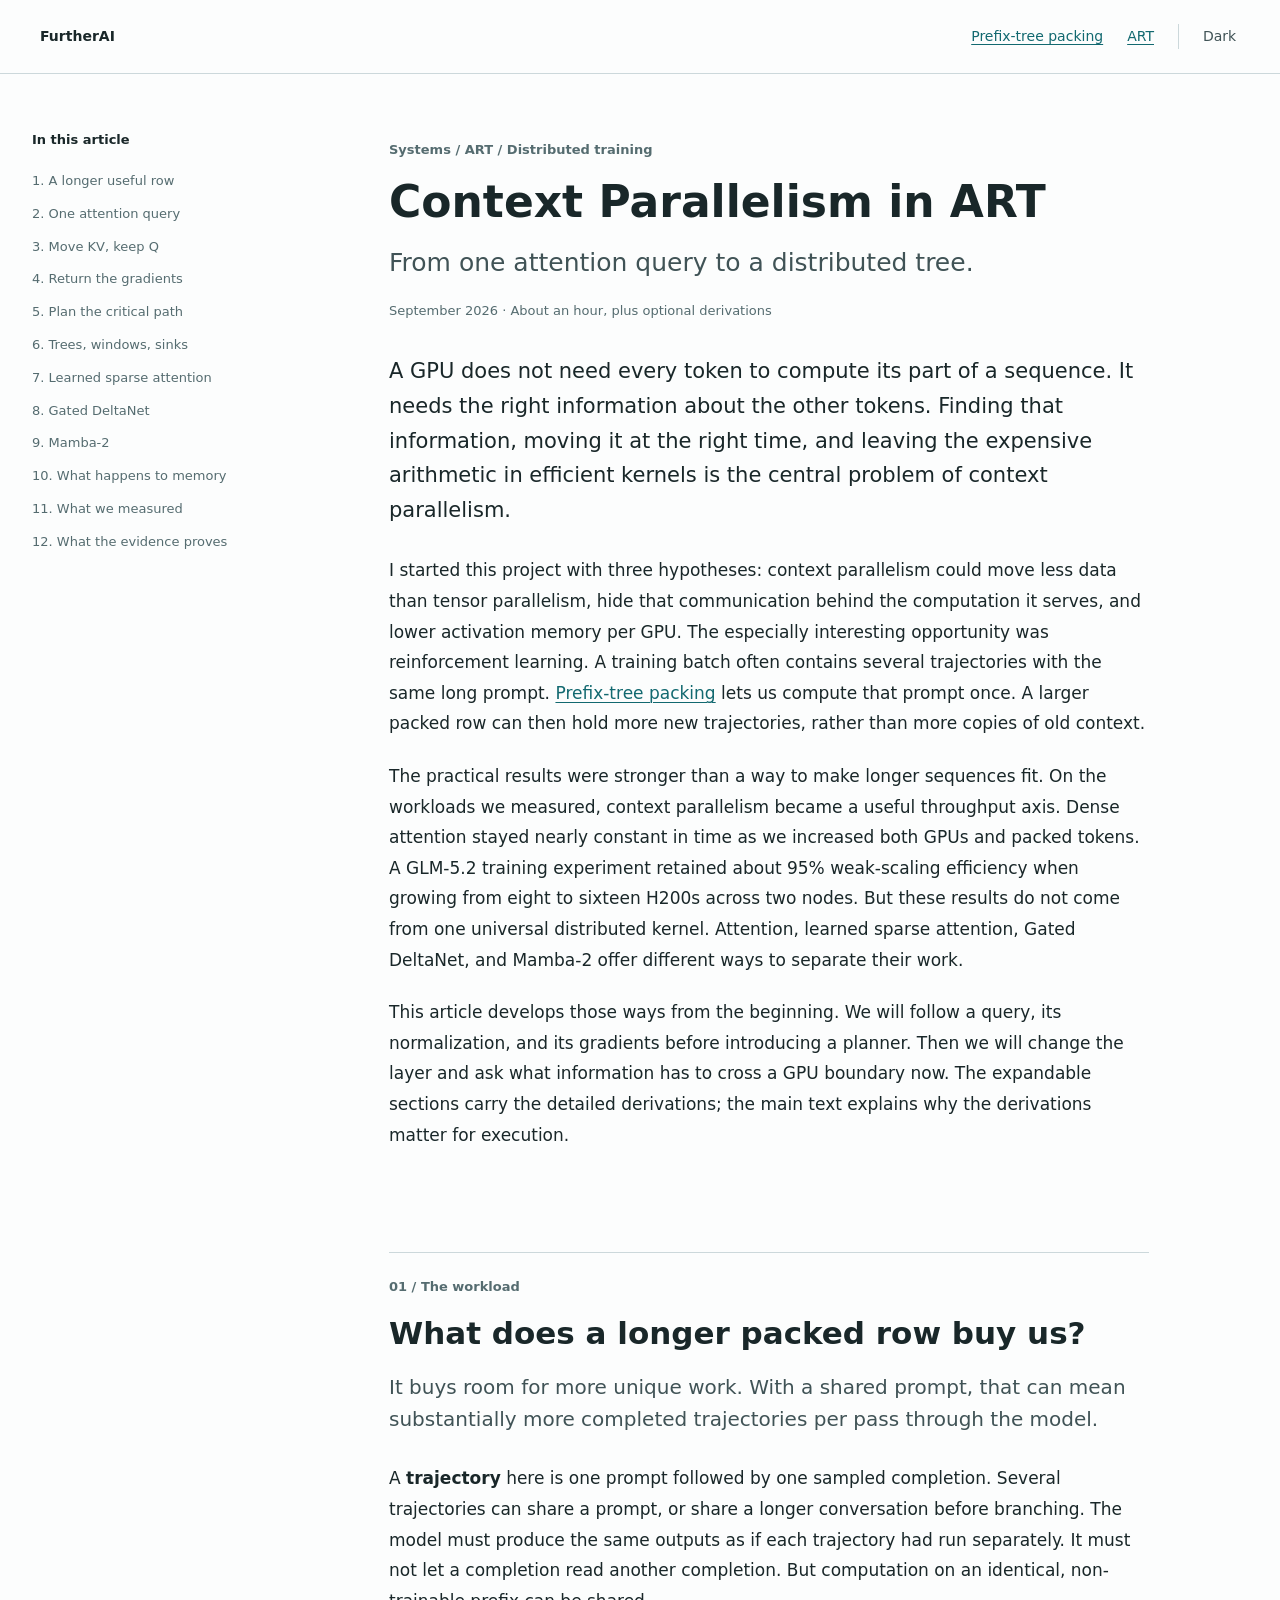
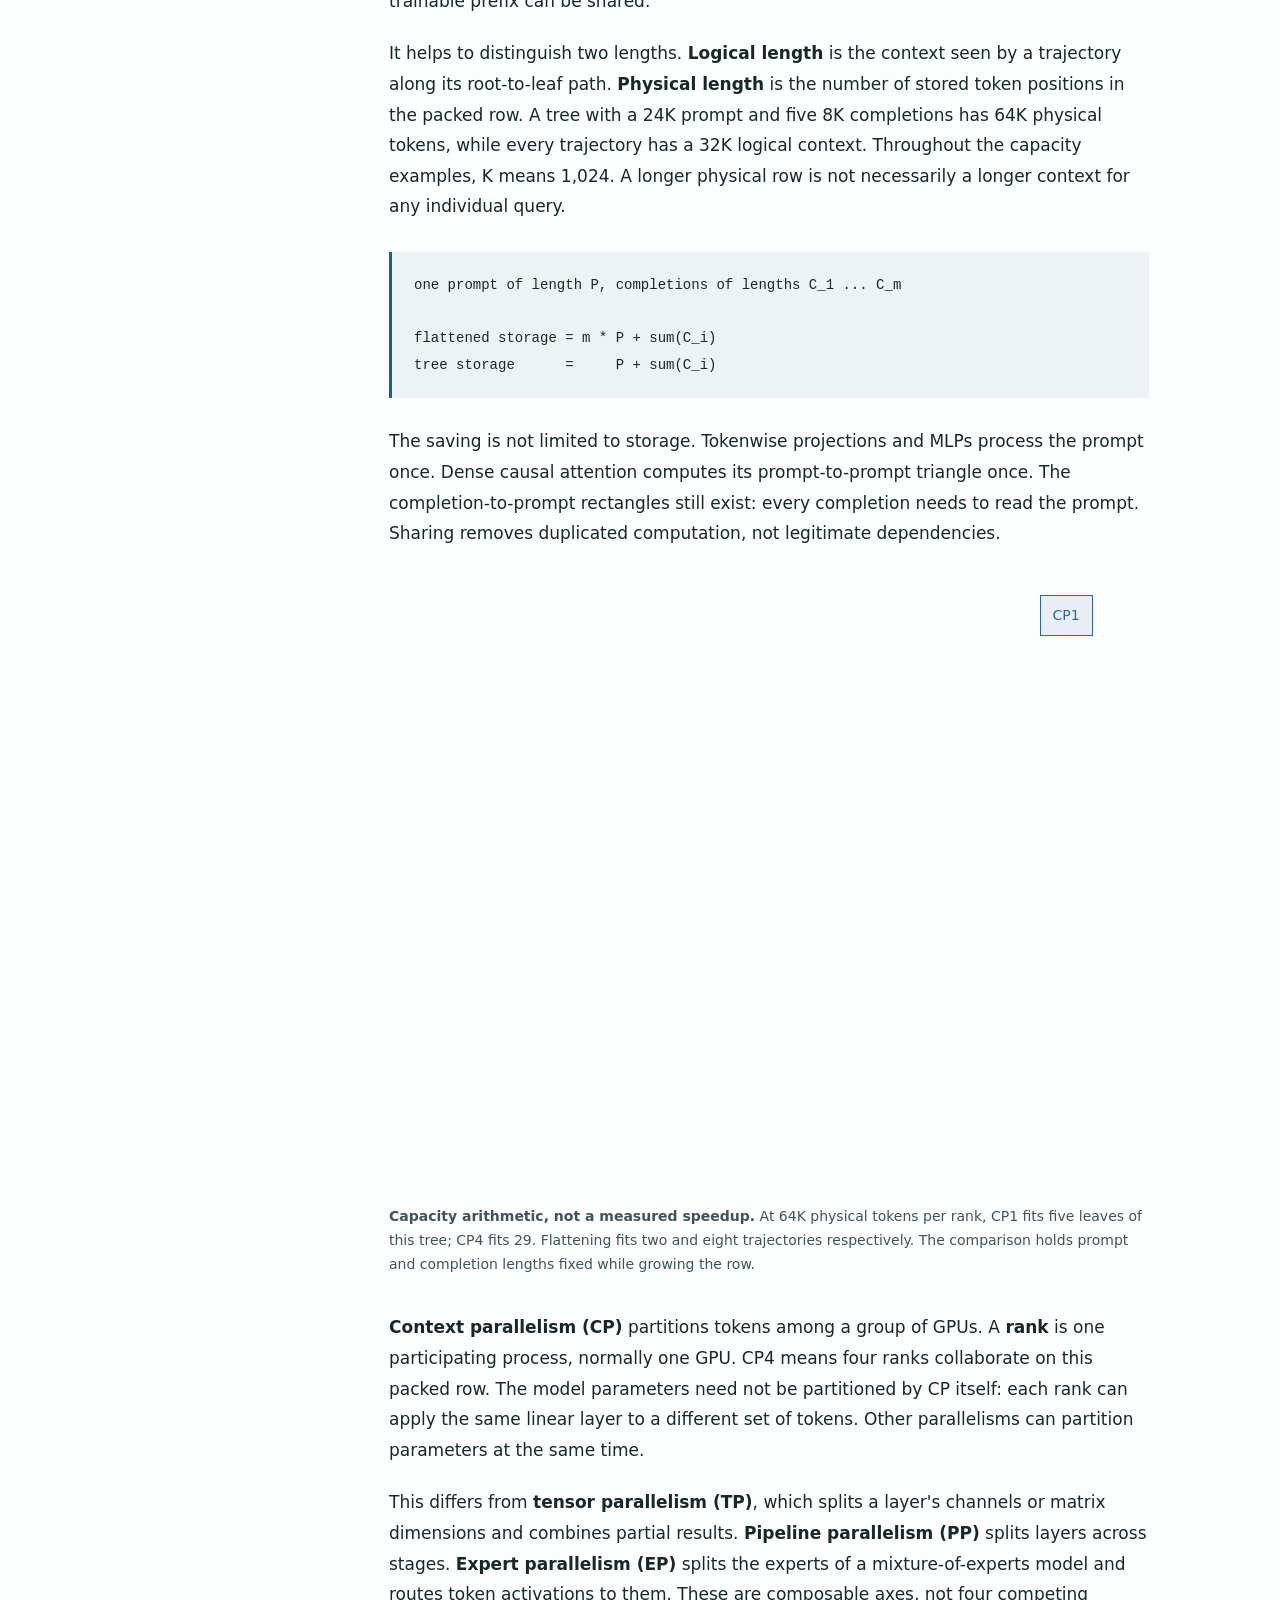
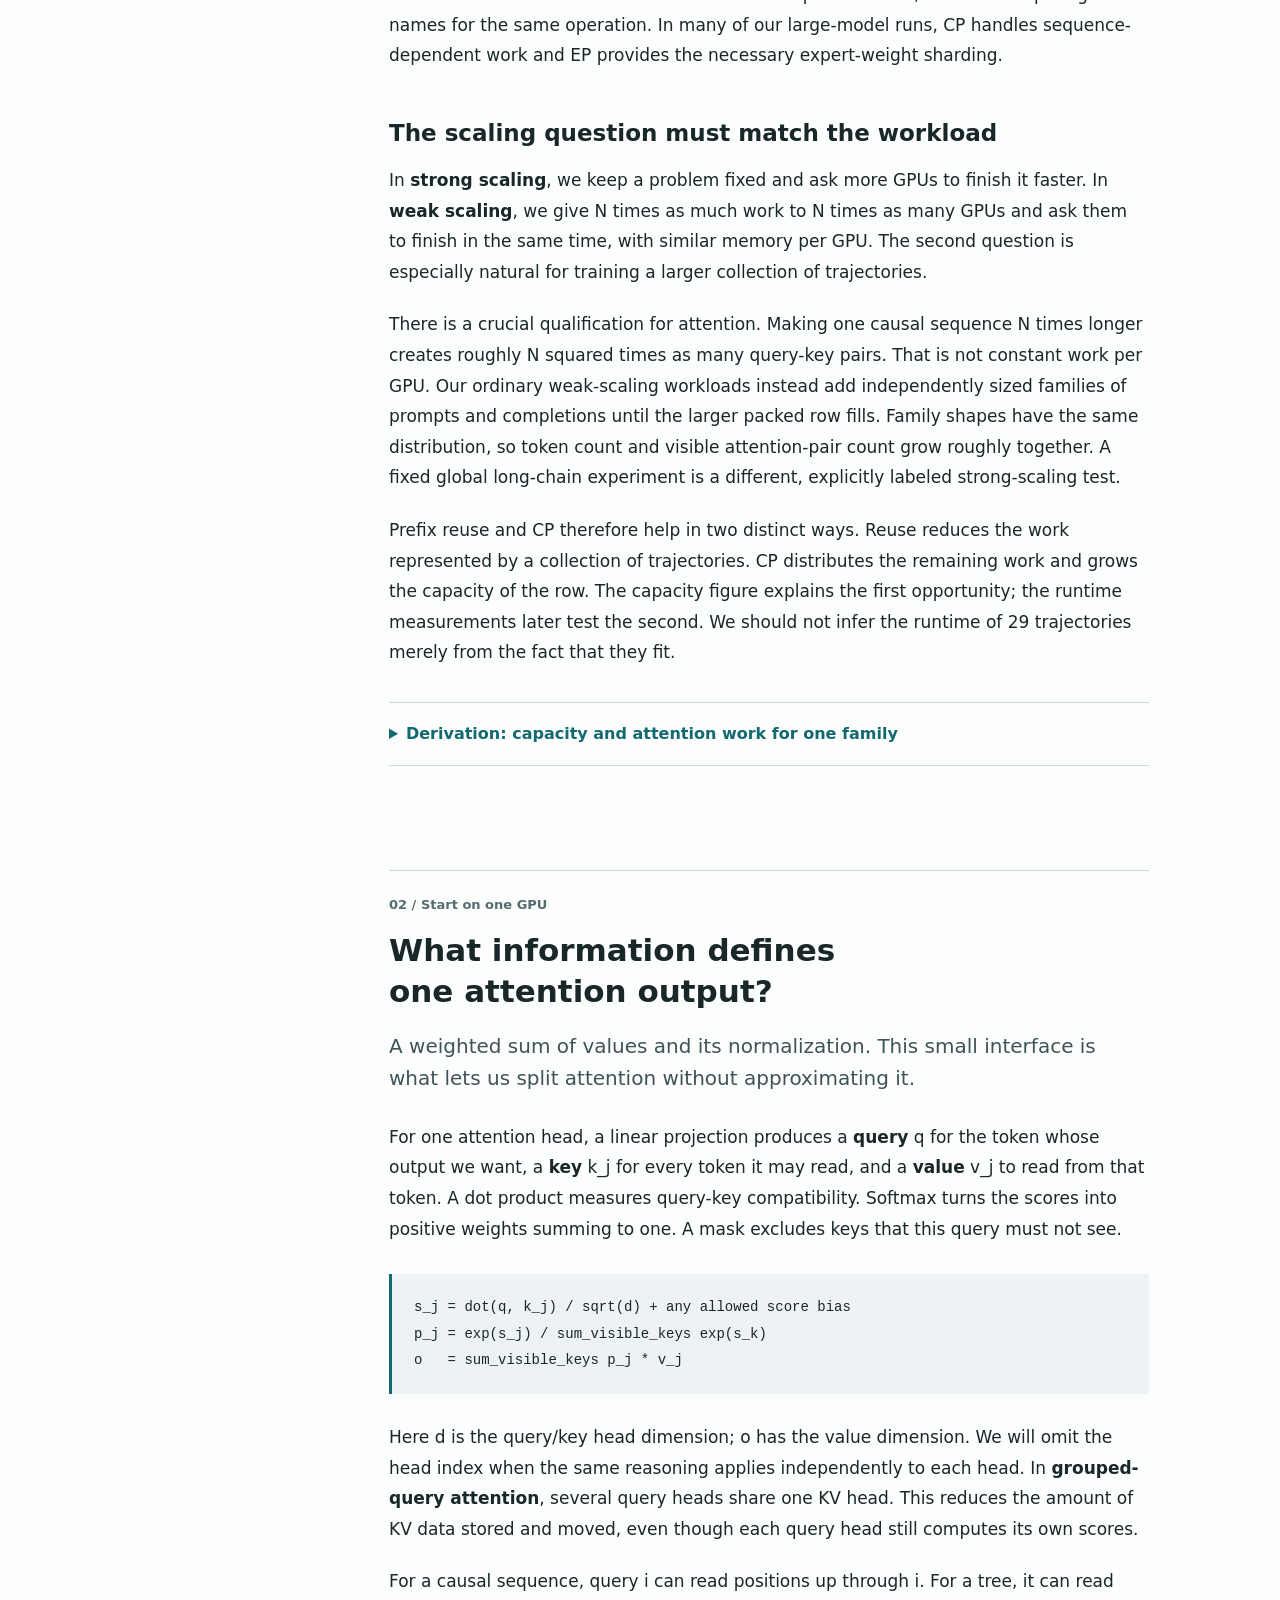
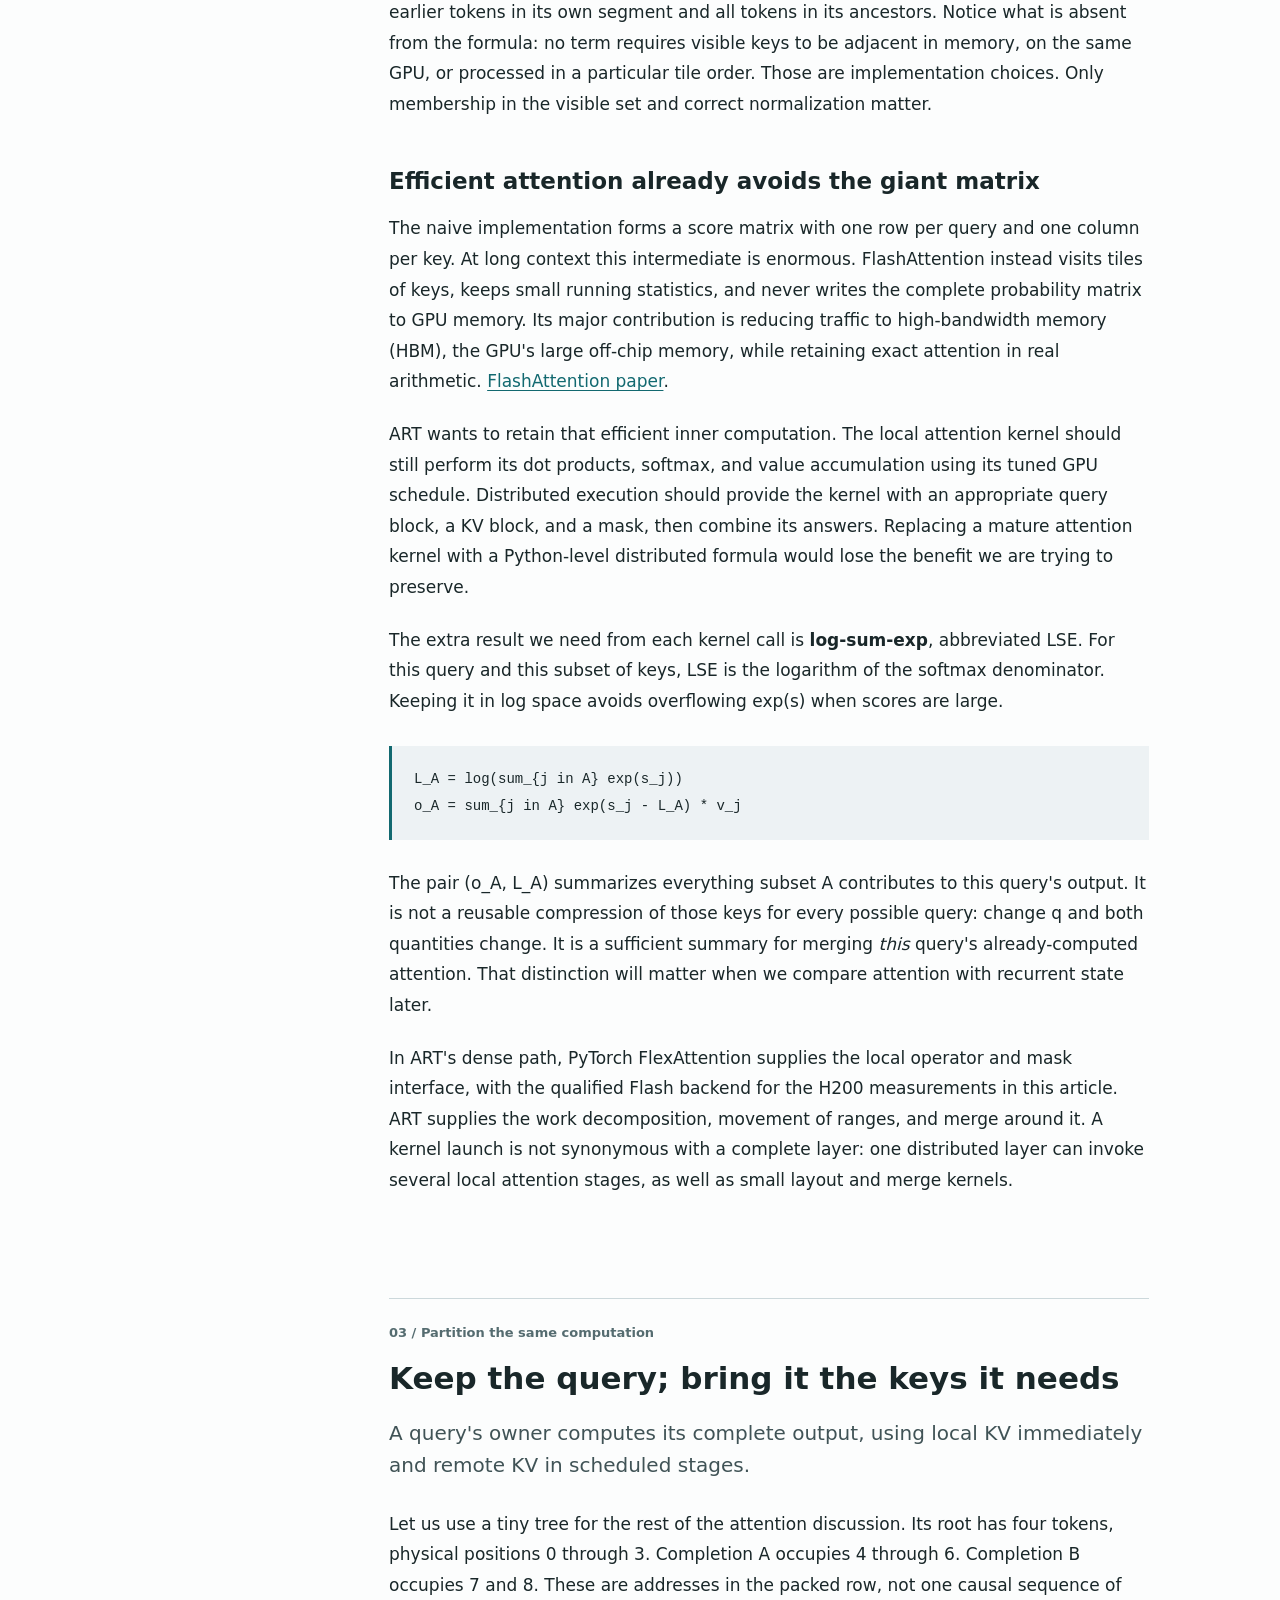
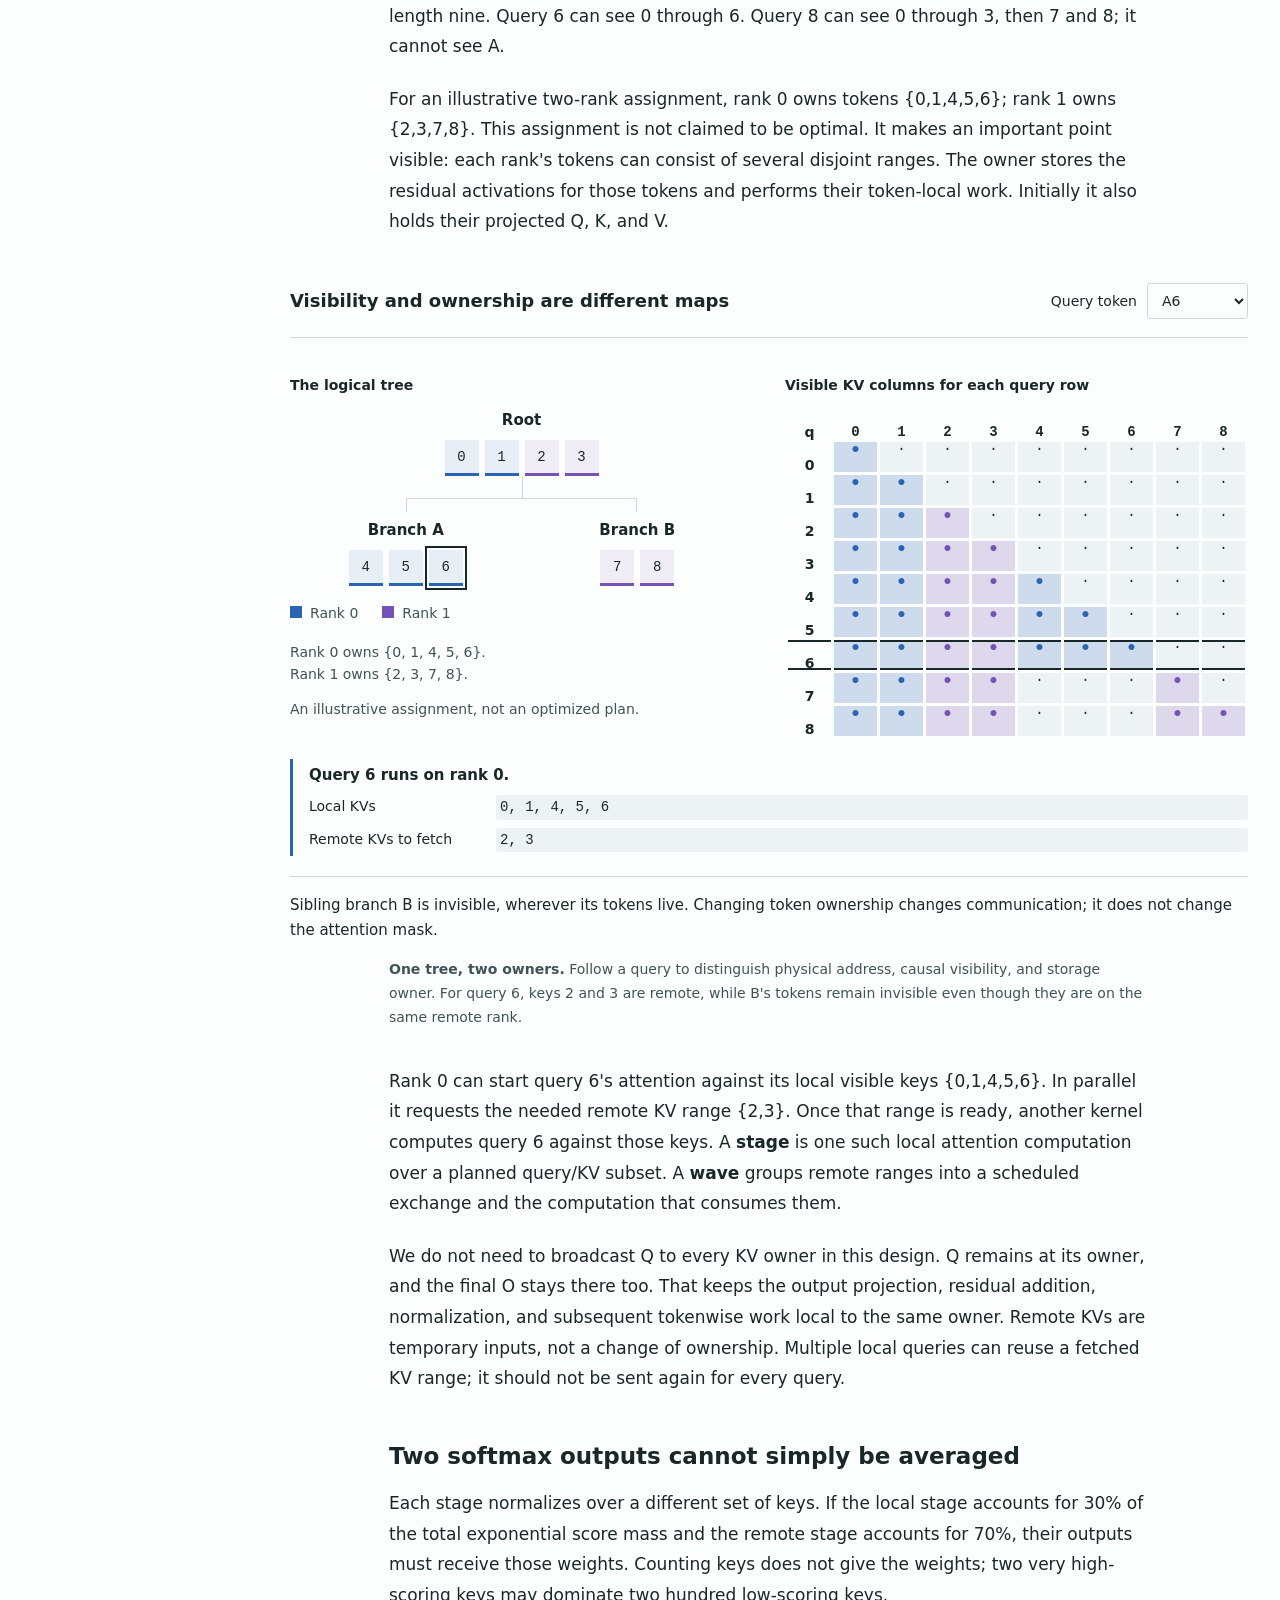
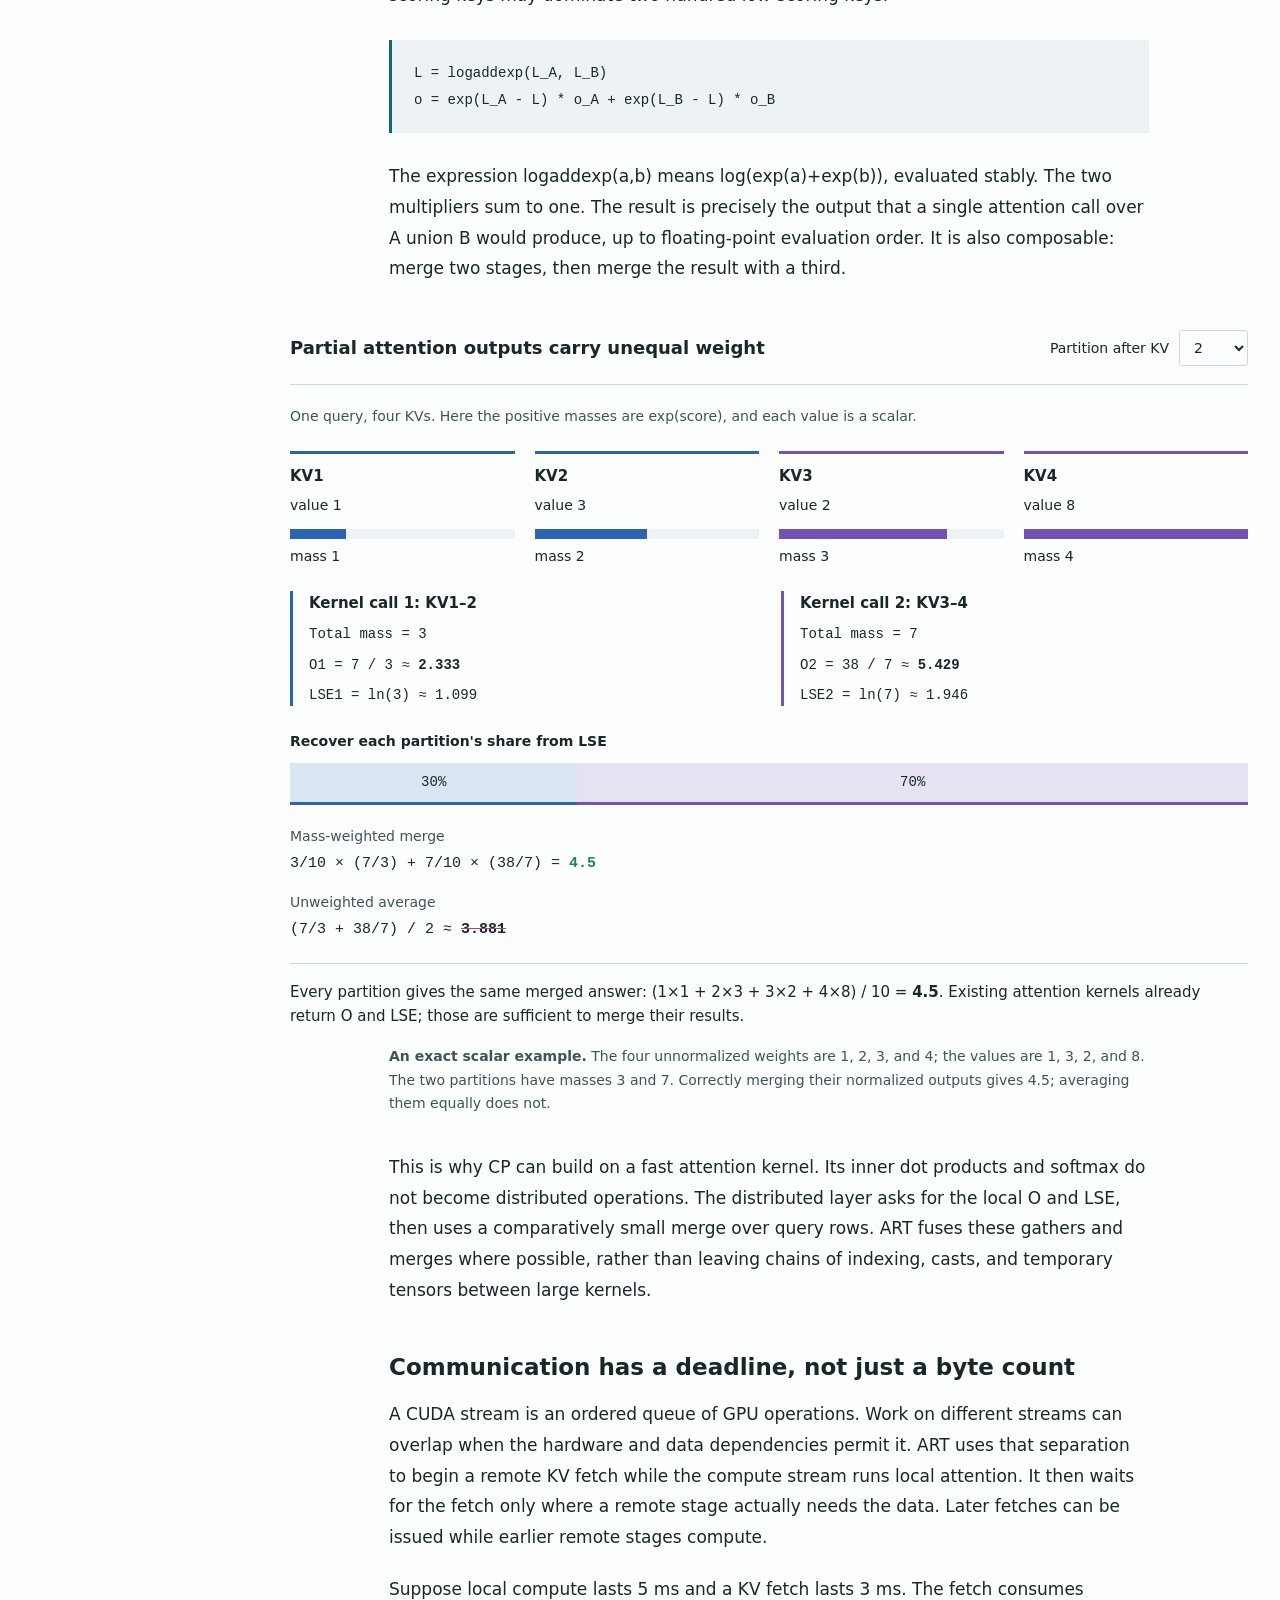
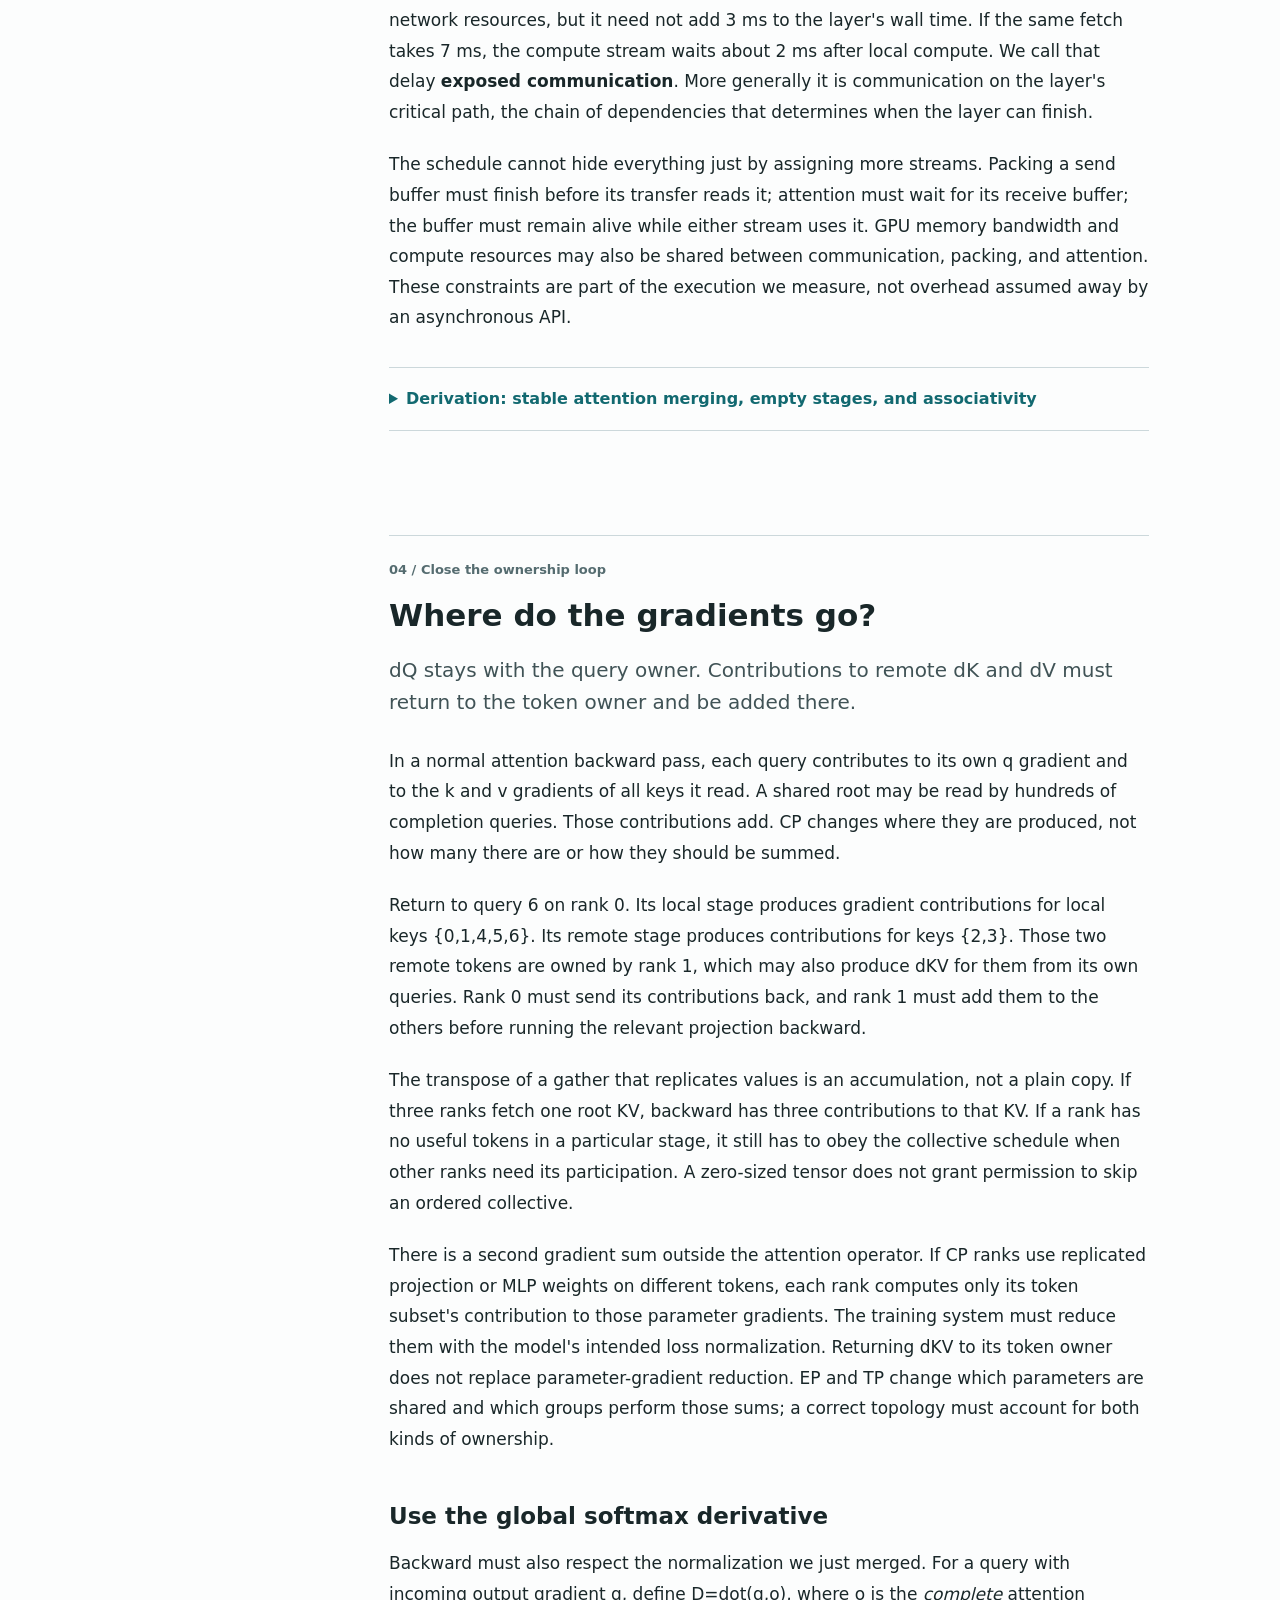
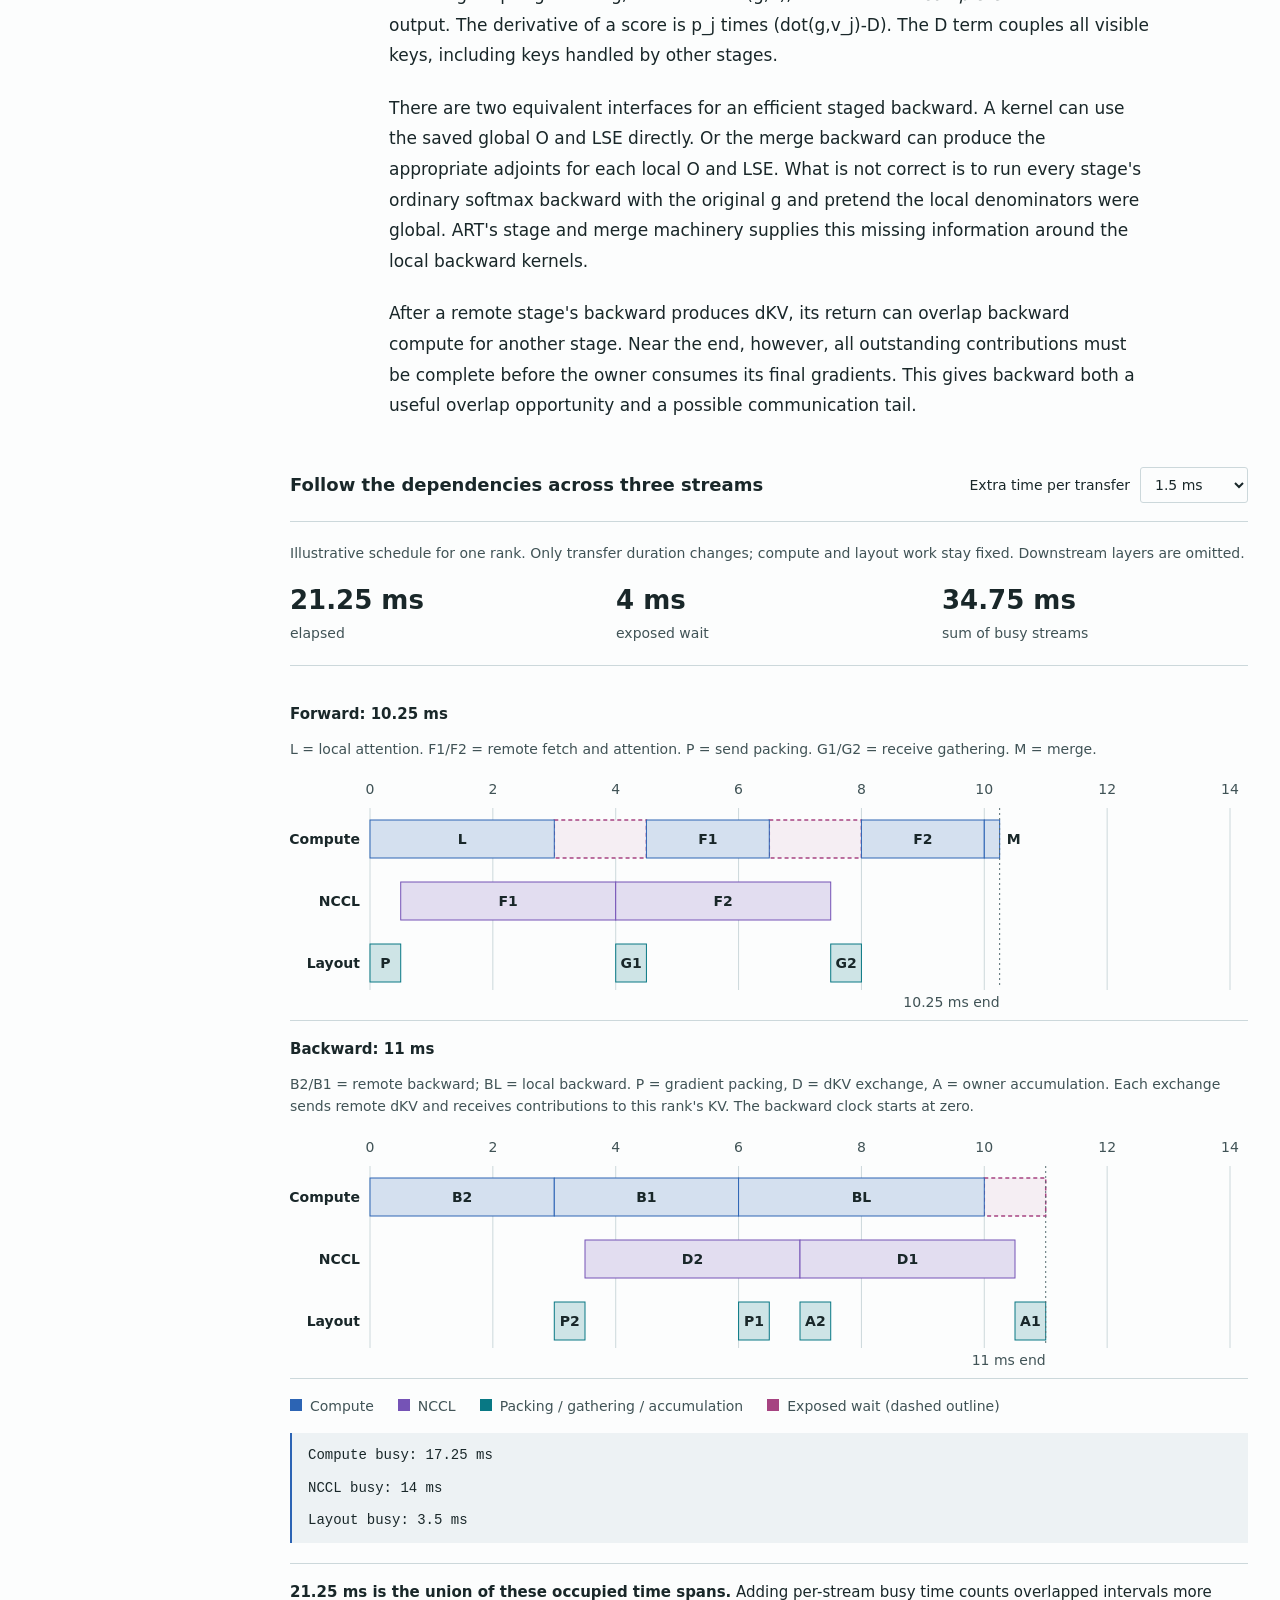
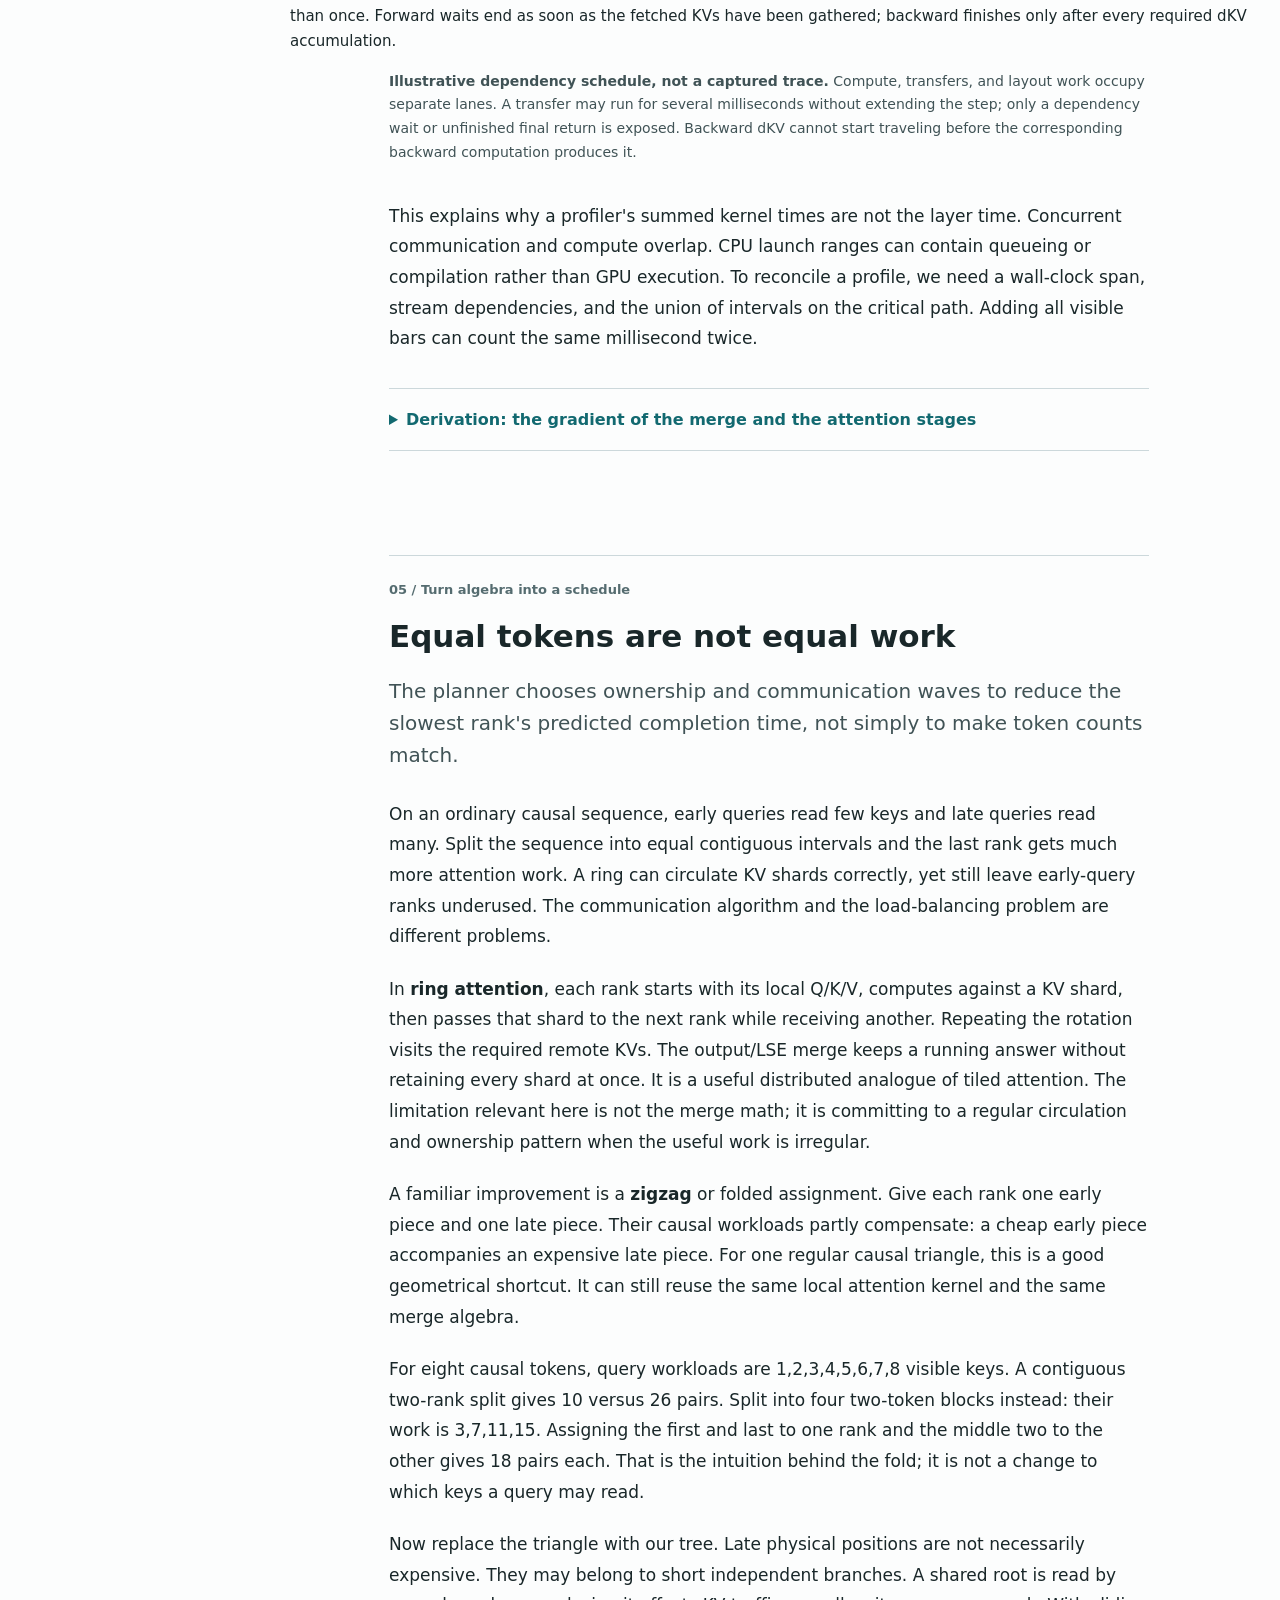
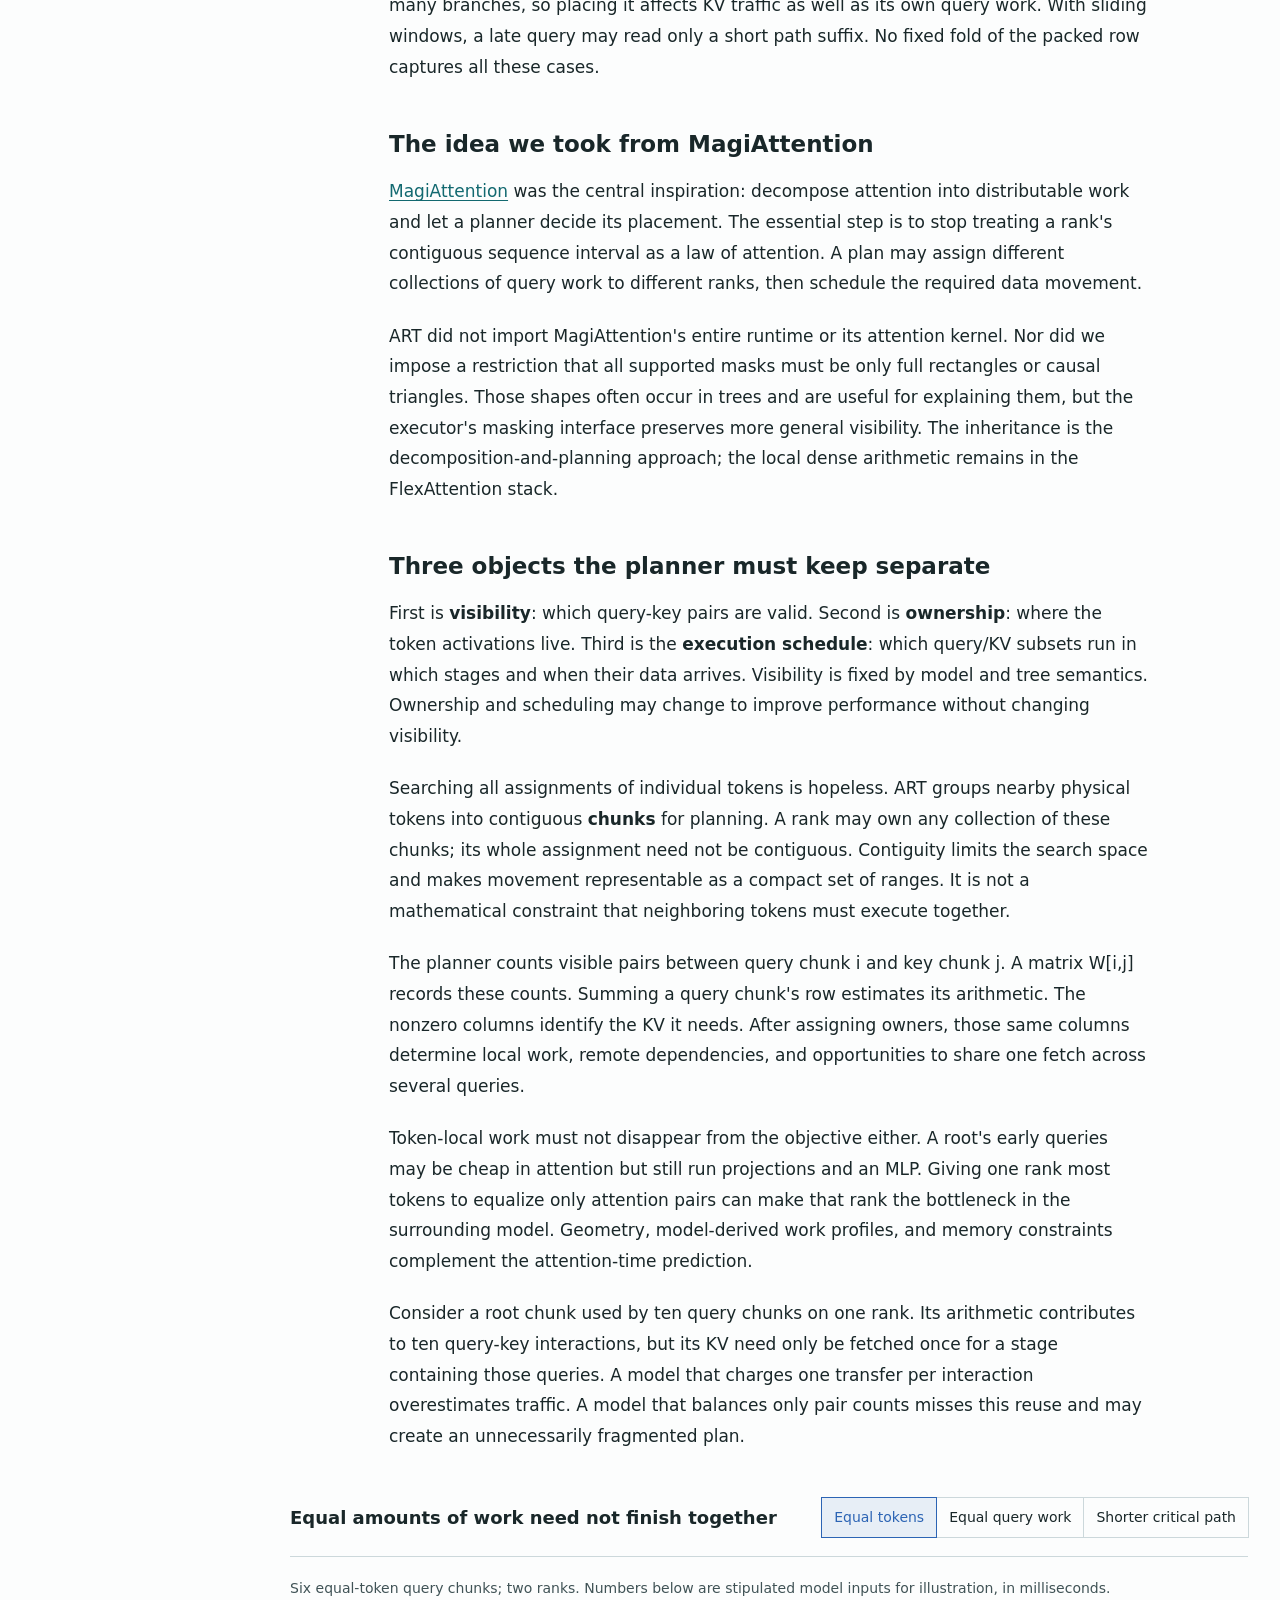
==== commit fcebf6ee: "Rebuild context parallelism tutorial and technical figures" ====
--- a/posts/context-parallelism/index.html
+++ b/posts/context-parallelism/index.html
@@ -1,1317 +1,585 @@
 <!doctype html>
-<html lang="en">
+<html lang="en" data-theme="light">
 <head>
-  <meta charset="utf-8" />
-  <meta name="viewport" content="width=device-width, initial-scale=1" />
-  <title>Scaling the Tree: Context Parallelism in ART</title>
-  <meta name="description" content="How ART distributes prefix-tree training across dense attention, sparse MLA, GDN, and Mamba-2 while retaining weak-scaling efficiency." />
-  <script src="../../assets/js/theme.js"></script>
-  <link rel="stylesheet" href="../../assets/css/base.css" />
-  <link rel="stylesheet" href="post.css?v=20260829b" />
+<meta charset="utf-8">
+<meta name="viewport" content="width=device-width, initial-scale=1">
+<title>Context Parallelism in ART: From One Query to a Distributed Tree</title>
+<meta name="description" content="A technical guide to ART context parallelism: attention merging, runtime planning, sparse MLA, Gated DeltaNet, and Mamba-2, with worked examples and derivations.">
+<script>document.documentElement.dataset.theme = localStorage.getItem('theme') || (matchMedia('(prefers-color-scheme: dark)').matches ? 'dark' : 'light');</script>
+<script src="../../assets/js/theme.js"></script>
+<link rel="stylesheet" href="post.css?v=20260909">
+<link rel="stylesheet" href="figures.css?v=20260909">
 </head>
 <body>
-  <div class="reading-progress" aria-hidden="true"><span></span></div>
-
-  <aside class="section-rail" aria-label="Article sections">
-    <a href="#why">Why CP</a>
-    <a href="#attention">Dense attention</a>
-    <a href="#semantics">SWA and sinks</a>
-    <a href="#glm">Sparse MLA</a>
-    <a href="#recurrent">Recurrence</a>
-    <a href="#results">Results</a>
-  </aside>
-
-  <main class="wrap article">
-    <header class="site">
-      <button data-theme-toggle aria-label="Toggle color theme" title="Toggle color theme">Dark</button>
-      <a class="brand" href="../../">FurtherAI</a>
-      <nav>
-        <a href="../prefix-tree-packing/">Prefix-tree packing</a>
-        <span aria-hidden="true"> / </span>
-        <a href="https://github.com/openpipe/art" target="_blank" rel="noopener">ART</a>
-      </nav>
-    </header>
-
-    <article>
-      <header class="post-header">
-        <p class="eyebrow">ART / Megatron</p>
-        <h1>Scaling the Tree</h1>
-        <p class="dek">
-          Context parallelism for prefix-tree attention, learned sparse attention,
-          and linear recurrent layers, from one H200 to two nodes.
-        </p>
-        <p class="meta">August 2026 &middot; 36 minute read</p>
-      </header>
-
-      <figure class="wide hero-figure" aria-labelledby="hero-caption">
-        <div class="hero-system">
-          <div class="hero-tree" aria-label="A prefix tree distributed across four ranks">
-            <div class="hero-rank rank-0"><span>rank 0</span><b class="root">shared root</b></div>
-            <div class="hero-rank rank-1"><span>rank 1</span><b class="branch branch-a">task A</b><i></i><b class="leaf">rollout</b></div>
-            <div class="hero-rank rank-2"><span>rank 2</span><b class="branch branch-b">task B</b><i></i><b class="leaf">rollout</b></div>
-            <div class="hero-rank rank-3"><span>rank 3</span><b class="leaf leaf-long">long rollout</b></div>
-          </div>
-          <div class="hero-algebras" aria-label="Layer-specific distributed operations">
-            <div><span class="dot attention-dot"></span><strong>attention</strong><small>move KV, merge softmax</small></div>
-            <div><span class="dot sparse-dot"></span><strong>sparse MLA</strong><small>merge routes, run once</small></div>
-            <div><span class="dot recurrent-dot"></span><strong>recurrence</strong><small>compose state summaries</small></div>
-          </div>
-        </div>
-        <figcaption id="hero-caption">
-          One physical prefix tree, divided across ranks. The data structure is shared;
-          the distributed algebra changes with the layer.
-        </figcaption>
-      </figure>
-
-      <p class="lead">
-        I started the CP project with three hypotheses: it could move less data than
-        tensor parallelism, hide that communication behind the operation it serves,
-        and lower memory per GPU. The most exciting possibility came from
-        <a href="../prefix-tree-packing/">prefix-tree packing</a>. Once a shared
-        prompt is stored once, a little more physical row capacity can hold many more
-        leaves and therefore many more trajectories per forward-backward pass.
-      </p>
-
-      <p class="lead-continuation">
-        My canonical <code>5K + 16x100</code> system-prompt workload barely benefits
-        from that capacity effect: both the prompt and generations are short for a
-        35B model on two H200s. Long shared context, long rollouts, or a model that can
-        fit only a small row under TP are different. What surprised me was that CP
-        also scaled much better than TP even after excluding prefix-tree reuse. At
-        four to eight ranks it was ahead in both memory and throughput; across two
-        nodes, <code>CP_N + EP_N</code> remained the best topology we tested. Only
-        after reaching the minimum model-parallel width did data parallelism become
-        the better axis to add. This post develops the algorithms behind that result,
-        including engineering work that moved at a pace only possible with Codex,
-        and then shows where the time and memory went.
-      </p>
-
-      <p>
-        Context parallelism, or CP, divides tokens across GPUs. That definition sounds
-        routine until the tokens form a tree. A query may attend to its ancestors but
-        not its siblings. Completions have different lengths. Some models use a
-        learned sparse indexer before attention. Others replace attention layers with
-        a gated recurrence or Mamba-2. The same physical tree needs three genuinely
-        different distributed algorithms.
-      </p>
-
-      <p>
-        The result was stronger than the memory fix we expected. In matched GLM-5.2
-        training, doubling from eight to sixteen H200s and doubling the packed row from
-        64K to 128K retained 94.6% raw weak-scaling throughput. On a cleaner
-        medium-long workload it retained 98.9%. At fixed work, the CP-only topology
-        was 27% to 39% faster than the tested pipeline-parallel alternatives. CP did
-        not merely make the row fit; it became the most efficient way to grow it.
-      </p>
-
-      <section id="why">
-        <h2>The useful unit is a tree</h2>
-
-        <p>
-          Consider a prompt with length <code>P</code> and <code>m</code> sampled
-          completions with lengths <code>C_i</code>. Flattened training stores the
-          prompt once per completion. A prefix tree stores it once in total:
-        </p>
-
-        <pre class="math-block"><code>flattened tokens = m * P + sum(C_i)
-tree tokens      =     P + sum(C_i)
-saved tokens     = (m - 1) * P</code></pre>
-
-        <p>
-          The attention saving is larger than the token count suggests. The prompt's
-          causal prefix-prefix triangle is also computed once instead of <code>m</code>
-          times, saving roughly <code>(m - 1) * P * (P + 1) / 2</code> attention pairs.
-          A long shared context plus long rollouts fills a row quickly with useful new
-          tokens, which is exactly where adding CP ranks can translate into more
-          trajectories per forward-backward pass.
-        </p>
-
-        <figure class="wide scale-figure interactive-figure" aria-labelledby="scale-caption">
-          <div class="figure-head">
-            <div>
-              <p class="figure-kicker">Capacity example</p>
-              <h3>One 24K root, 8K completions, 64K per CP rank</h3>
-            </div>
-            <div class="segmented" role="group" aria-label="Context parallel size">
-              <button type="button" data-cp="1">CP1</button>
-              <button type="button" data-cp="2">CP2</button>
-              <button type="button" data-cp="4" aria-pressed="true">CP4</button>
-              <button type="button" data-cp="8">CP8</button>
-            </div>
-          </div>
-          <div class="scale-stage">
-            <div class="capacity-comparison" id="capacity-row" aria-live="polite"></div>
-            <div class="scale-metrics">
-              <div><span id="scale-tokens">256K</span><small>global row capacity</small></div>
-              <div><span id="scale-tree-rollouts">29</span><small>prefix-tree trajectories</small></div>
-              <div><span id="scale-flat-rollouts">8</span><small>flattened trajectories</small></div>
-              <div><span id="scale-rollouts">3.63x</span><small>capacity ratio</small></div>
-            </div>
-          </div>
-          <figcaption id="scale-caption">
-            This is capacity arithmetic, not a speed measurement. Prefix-tree packing
-            pays the 24K root once; flattening pays it for every completion. CP then
-            grows the physical row while keeping 64K tokens on each rank.
-          </figcaption>
-        </figure>
-
-        <details class="derivation">
-          <summary>Derive the trajectory-capacity gain</summary>
-          <div>
-            <p>
-              With equal completion length <code>C</code> and row capacity
-              <code>S</code>, flattened sequences fit
-              <code>floor(S / (P + C))</code> trajectories. A tree pays
-              <code>P</code> once, then fits <code>floor((S - P) / C)</code>. With a
-              24K root, 8K completions, and a 64K row per rank, CP1 fits five tree
-              leaves versus two flattened trajectories. CP8 grows the row to 512K
-              and fits 61 tree leaves versus 16 flattened trajectories.
-            </p>
-          </div>
-        </details>
-
-        <h3>Weak scaling, not benchmark multiplication</h3>
-
-        <p>
-          ART's benchmark workloads scale by adding families until a larger row is
-          full. They do not make one family's prompt and every completion
-          <code>N</code> times longer at CP<code>N</code>. That distinction matters:
-          real training accumulates more prompts and rollouts, with independently
-          varying completion lengths. Fixed <code>5K + 16x100</code> is a useful
-          kernel control. Varied short, dominant-prefix, medium-long, ragged depth-three,
-          and true long-completion trees test the planner's generality.
-        </p>
-
-        <div class="table-scroll workload-table-wrap">
-          <table>
-            <thead><tr><th>Workload</th><th>One repeated piece</th><th>What it isolates</th></tr></thead>
-            <tbody>
-              <tr><td>fixed short</td><td>5K root + 16 x 100</td><td>stable-shape kernel and launch control</td></tr>
-              <tr><td>varied short</td><td>5K root + 16 x clipped N(100, 32)</td><td>real completion variance and compile stability</td></tr>
-              <tr><td>dominant prefix</td><td>14,745 root + 16 x clipped N(921, 96)</td><td>one family dominates each row</td></tr>
-              <tr><td>medium-long</td><td>8K root + 8 x clipped N(1K, 128)</td><td>larger KV exchange and mixed ownership</td></tr>
-              <tr><td>completion chain</td><td>32K root + 2 x clipped N(32K, 4K)</td><td>segments that genuinely cross rank boundaries</td></tr>
-              <tr><td>depth-three tree</td><td>4K root + 4 x 2K + 16 x 512 + leaves</td><td>ancestor reuse beyond prompt/completion depth</td></tr>
-            </tbody>
-          </table>
-        </div>
-        <p class="table-note">
-          A piece is repeated until the packed row is full. Except for the fixed
-          control, completion lengths are resampled for every measured tree rather
-          than replaying the warmed input.
-        </p>
-      </section>
-
-      <section id="attention">
-        <h2>From zigzag to arbitrary work plans</h2>
-
-        <p>
-          Causal attention is already a load-balancing problem before trees enter the
-          picture. If four ranks each own one contiguous quarter of a sequence, rank 0
-          evaluates only the top-left of the causal triangle while rank 3 evaluates
-          almost the whole width. Ring-attention systems commonly repair this with a
-          zigzag: split the row into eight chunks and assign owners
-          <code>0,1,2,3,3,2,1,0</code>, pairing cheap early queries with expensive late
-          queries.
-        </p>
-
-        <figure class="wide slice-figure" aria-labelledby="slice-caption">
-          <div class="attention-evolution">
-            <div class="evolution-panel">
-              <p class="figure-kicker">1 / equal token slabs</p>
-              <div class="triangle-load" aria-label="Causal attention work grows for later query slabs">
-                <span style="--load: 25%"><b>R0</b><small>1 unit</small></span>
-                <span style="--load: 45%"><b>R1</b><small>3 units</small></span>
-                <span style="--load: 68%"><b>R2</b><small>5 units</small></span>
-                <span style="--load: 92%"><b>R3</b><small>7 units</small></span>
-              </div>
-              <p>Equal tokens leave the late-query rank on the critical path.</p>
-            </div>
-            <div class="evolution-panel">
-              <p class="figure-kicker">2 / causal zigzag</p>
-              <div class="chunk-strip zigzag-strip" aria-label="Zigzag owner sequence">
-                <span class="r0">0</span><span class="r1">1</span><span class="r2">2</span><span class="r3">3</span>
-                <span class="r3">3</span><span class="r2">2</span><span class="r1">1</span><span class="r0">0</span>
-              </div>
-              <p>Pair early and late chunks when the mask is one causal triangle.</p>
-            </div>
-            <div class="evolution-panel evolution-wide">
-              <p class="figure-kicker">3 / prefix-tree planner</p>
-              <div class="tree-chunk-map">
-                <div class="tree-token-order" aria-label="Contiguous planning chunks in packed tree order">
-                  <span class="root-chunk">root 0</span><span class="root-chunk">root 1</span>
-                  <span class="branch-a-chunk">A0</span><span class="branch-a-chunk">A1</span>
-                  <span class="branch-b-chunk">B0</span><span class="branch-b-chunk">B1</span>
-                  <span class="branch-c-chunk">C0</span><span class="branch-c-chunk">C1</span>
-                </div>
-                <div class="owner-sets">
-                  <span><b>rank 0</b>{0, A1}</span>
-                  <span><b>rank 1</b>{1, C0}</span>
-                  <span><b>rank 2</b>{A0, B1}</span>
-                  <span><b>rank 3</b>{B0, C1}</span>
-                </div>
-              </div>
-              <p>Chunks bound search and range fragmentation; a rank can own any set of them.</p>
-            </div>
-          </div>
-          <figcaption id="slice-caption">
-            Zigzag is one hand-written solution for one mask. A prefix tree has
-            ragged branches and ancestor visibility, so ART computes the work matrix
-            and plans ownership instead.
-          </figcaption>
-        </figure>
-
-        <p>
-          The key inspiration from
-          <a href="https://github.com/SandAI-org/MagiAttention" target="_blank" rel="noopener">MagiAttention</a>
-          was to stop treating a sequence as the indivisible scheduling unit: break
-          attention into distributable query-key work and let a planner decide where
-          it runs. ART did not import Magi's FULL/CAUSAL slicing, FFA CUDA, GroupCast,
-          GroupReduce, symmetric-memory transport, or Megatron fork. The exact ART
-          mask can describe arbitrary tree visibility. Its compact tree builder often
-          emits full ancestor intervals and causal self intervals because those are
-          the natural geometry of a tree, not because the executor is restricted to
-          those two global shapes.
-        </p>
-
-        <pre><code>tree = parse_prefix_tree(group_ids, parent_ids)
-chunks = contiguous_chunks(tree.physical_order, target=512)
-pair_work[q_chunk, k_chunk] = count_visible_pairs(tree, chunks)
-
-owners, waves = search_assignments(
-    chunks,
-    pair_work,
-    measured_kernel_throughput,
-    exchange_bandwidth,
-    launch_and_range_costs,
-)
-rank_plan = materialize_local_stages(owners, waves, exact_mask=tree)</code></pre>
-
-        <p>
-          Contiguous chunks are planner atoms, not an attention restriction. Searching
-          every subset of individual tokens would be exponential and would produce
-          thousands of tiny transport ranges. Chunking bounds the candidate count and
-          keeps gather/scatter metadata compact. The ownership vector itself is
-          unrestricted: one rank may receive any collection of chunks, contiguous or
-          not. The planner converts that assignment into a local stage and a bounded
-          number of remote waves, each carrying exact query ranges, KV ranges, and
-          mask metadata.
-        </p>
-
-        <h3>Forward: move KV while local attention runs</h3>
-
-        <p>
-          Every rank starts with the hidden states for its assigned physical tokens.
-          The planner specifies the query ranges it owns, local KV ranges, and remote
-          KV ranges for each stage. The executor launches every remote KV exchange,
-          gathers remote-stage queries on a side CUDA stream, and immediately runs the
-          local stage. As remote receives complete, it runs ready stages rather than
-          waiting for a fixed source order.
-        </p>
-
-        <pre><code>remote = launch_all_kv_fetches(plan)
-local  = run_attention(gather_q(local_stage), local_kv, local_mask)
-
-partials = [local]
-while remote.pending:
-    for stage in remote.ready_or_wait_one():
-        partials.append(run_attention(gather_q(stage), stage.kv, stage.mask))
-
-output, lse = exact_stage_merge(partials)</code></pre>
-
-        <figure class="wide timeline-figure" aria-labelledby="timeline-caption">
-          <div class="timeline-key">
-            <span class="key-compute">attention</span>
-            <span class="key-comm">KV / dKV movement</span>
-            <span class="key-layout">gather / merge</span>
-            <span class="key-exposed">exposed wait</span>
-          </div>
-          <div class="stream-timeline" id="attention-timeline">
-            <div class="stream-panel">
-              <div class="stream-title"><strong>forward</strong><span>one representative rank</span></div>
-              <div class="stream-lane"><label>NCCL stream</label><i class="comm" style="--start: 1; --span: 28">KV fetch 0</i><i class="comm" style="--start: 30; --span: 22">KV fetch 1</i></div>
-              <div class="stream-lane"><label>gather stream</label><i class="layout" style="--start: 2; --span: 12">Q0</i><i class="layout" style="--start: 17; --span: 11">Q1</i></div>
-              <div class="stream-lane"><label>compute stream</label><i class="compute" style="--start: 2; --span: 31">local</i><i class="exposed" style="--start: 33; --span: 2"></i><i class="compute" style="--start: 35; --span: 25">remote 0</i><i class="layout" style="--start: 60; --span: 7" aria-label="merge stage outputs"></i><i class="compute" style="--start: 67; --span: 25">remote 1</i><i class="layout" style="--start: 92; --span: 7" aria-label="merge stage outputs"></i></div>
-            </div>
-            <div class="stream-panel">
-              <div class="stream-title"><strong>backward</strong><span>reverse stage order</span></div>
-              <div class="stream-lane"><label>compute stream</label><i class="layout" style="--start: 1; --span: 12" aria-label="merge backward"></i><i class="compute" style="--start: 13; --span: 27">remote 1</i><i class="compute" style="--start: 40; --span: 25">remote 0</i><i class="compute" style="--start: 65; --span: 33">local</i></div>
-              <div class="stream-lane"><label>NCCL stream</label><i class="comm" style="--start: 36; --span: 25">dKV 1</i><i class="comm" style="--start: 62; --span: 24">dKV 0</i></div>
-              <div class="stream-lane"><label>owner reduce</label><i class="layout" style="--start: 58; --span: 9">add</i><i class="layout" style="--start: 84; --span: 10">add</i></div>
-            </div>
-          </div>
-          <figcaption id="timeline-caption">
-            Separate CUDA streams make overlap visible. NCCL can span much of the
-            operation while exposing only the red gap on the compute stream. In the
-            accepted fixed CP2/4/8 traces, exposed forward-plus-backward communication
-            was about 0.53/0.54/0.70 ms.
-          </figcaption>
-        </figure>
-
-        <details class="derivation">
-          <summary>Why separate attention stages merge exactly</summary>
-          <div>
-            <p>
-              Let stage <code>a</code> return normalized output <code>O_a</code> and
-              log-sum-exp <code>L_a</code>; stage <code>b</code> returns
-              <code>O_b, L_b</code>. Their union is:
-            </p>
-            <pre class="math-block"><code>L = logaddexp(L_a, L_b)
-O = exp(L_a - L) * O_a + exp(L_b - L) * O_b</code></pre>
-            <p>
-              Each coefficient is that stage's share of the global softmax
-              denominator. The operation is associative, so changing stage order or
-              rank assignment changes rounding, but not the mathematical attention.
-              ART accumulates BF16/FP16 stage outputs and LSE in FP32 and uses a fused
-              Triton backward for this merge.
-            </p>
-          </div>
-        </details>
-
-        <h3>Backward returns gradients to their owners</h3>
-
-        <p>
-          ART records each stage's local inputs and the minimal merge tape. Backward
-          walks that tape in reverse, obtains each stage's output and LSE gradients,
-          invokes the attention backward, scatter-adds <code>dQ</code> into query
-          ownership, and sends <code>dK/dV</code> through the exact inverse range plan.
-          Empty ranks still participate in the collective wave ordering. Skipping a
-          zero-row collective is not an optimization; it is a deadlock.
-        </p>
-
-        <aside class="engineering-note">
-          <p class="note-label">What ART wrote here</p>
-          <p>
-            The local attention math is upstream FlexAttention/FlashAttention. ART's
-            work is the exact tree-mask and chunk-work builder, runtime cost planner,
-            cached sparse block metadata, NCCL range exchange, ready-stage scheduler,
-            head-major Triton gather/reduce, FP32 exact merge, fused merge backward,
-            and its Megatron/autograd integration.
-          </p>
-        </aside>
-      </section>
-
-      <section id="semantics">
-        <h2>One executor, more attention semantics</h2>
-
-        <p>
-          Sliding-window attention and attention sinks look like small model details,
-          but both expose easy distributed mistakes. ART keeps one CP executor and
-          inserts each semantic rule at the only layer where it is globally valid.
-        </p>
-
-        <figure class="wide semantics-figure" aria-labelledby="semantics-caption">
-          <div class="logical-path-panel">
-            <p class="figure-kicker">Physical storage is not logical distance</p>
-            <div class="physical-order">
-              <span class="root-token">root 0..5</span>
-              <span class="branch-a-token">A 6..9 <b>q</b></span>
-              <span class="branch-b-token">B 10..13</span>
-            </div>
-            <div class="path-comparison">
-              <div><b>causal path for q</b><span class="root-token">root</span><span class="branch-a-token">A0 A1 A2 q</span></div>
-              <div><b>SWA, W=5</b><span class="root-token faded-token">root tail</span><span class="branch-a-token">A0 A1 A2 q</span></div>
-              <p>Adjacent B tokens are siblings and remain invisible.</p>
-            </div>
-          </div>
-          <div class="sink-merge-panel">
-            <p class="figure-kicker">Normalize the sink once</p>
-            <div class="sink-merge-tree">
-              <div><span>LSE local</span><span>LSE remote 0</span><span>LSE remote 1</span></div>
-              <i></i>
-              <strong>global ordinary-key LSE</strong>
-              <b>logaddexp</b>
-              <strong class="sink-node">one learned sink logit</strong>
-            </div>
-          </div>
-          <figcaption id="semantics-caption">
-            SWA clips the root-to-query logical path, not a physical packed interval.
-            The sink changes the global denominator after stage composition; it is
-            not a physical KV row and must not be counted once per stage.
-          </figcaption>
-        </figure>
-
-        <h3>Sliding windows use logical positions</h3>
-
-        <p>
-          Packed offsets have no semantic meaning across branches. Two neighboring
-          physical tokens may belong to unrelated leaves, while a parent token far
-          away in storage can be nearby in one branch's logical sequence. ART carries
-          <code>input_pos</code> through the CP plan, builds conservative sparse block
-          topology from each block's logical-position bounds, and leaves partial
-          boundary blocks to the exact FlexAttention predicate. This removed an
-          earlier token-by-token CPU refinement without introducing an SWA-specific
-          executor.
-        </p>
-
-        <h3>The sink is global, once</h3>
-
-        <p>
-          An attention sink is an extra logit in the denominator, not another KV row.
-          If every remote stage included it, a query with four stages would count four
-          sinks. ART first merges all ordinary stage LSEs, then performs one
-          <code>logaddexp(global_lse, sink)</code> and rescales the output. Its backward
-          returns the exact gradient for the per-head sink parameter. This is used by
-          GPT-OSS and DeepSeek V4 without creating a second CP implementation.
-        </p>
-      </section>
-
-      <section id="glm">
-        <h2>GLM-5.2: distribute the learned index, too</h2>
-
-        <p>
-          GLM-5.2 is a 78-layer hybrid of sparse multi-head latent attention and MoE.
-          Hidden width is 6,144; attention has 64 heads, a 2,048-wide compressed query,
-          a 512-wide compressed KV latent, and 256-value dimensions per head. The
-          first three MLPs are dense; the remaining layers route into 256 experts plus
-          one shared expert. Before sparse MLA, a learned 32-head indexer scores every
-          visible candidate and selects 2,048 raw token IDs for each query.
-        </p>
-
-        <p>
-          Running that indexer in all 78 layers would be expensive. Layers are grouped
-          into <em>IndexShare</em> runs: a <code>full</code> layer computes routes, and
-          the following three <code>shared</code> layers reuse them. The first three
-          layers are all full; after that, the pattern repeats one full plus three
-          shared layers. Context parallelism therefore has two coupled jobs. It must
-          distribute the candidate search on full layers, and it must preserve a
-          canonical route object that later layers can reuse independent of rank
-          placement.
-        </p>
-
-        <figure class="wide glm-figure" aria-labelledby="glm-caption">
-          <div class="glm-layer-map">
-            <div class="glm-layer-main">
-              <p class="figure-kicker">One GLM attention layer</p>
-              <div class="glm-operation-strip">
-                <span>RMSNorm</span><i>&rarr;</i><span>Q/KV compression</span><i>&rarr;</i>
-                <span class="index-step">full or shared index</span><i>&rarr;</i>
-                <span class="sparse-step">sparse MLA</span><i>&rarr;</i><span>out projection</span>
-              </div>
-              <div class="glm-operation-strip mlp-strip">
-                <span>residual</span><i>&rarr;</i><span>RMSNorm</span><i>&rarr;</i>
-                <span>dense MLP or 256 routed + 1 shared expert</span>
-              </div>
-            </div>
-            <div class="indexshare-pattern">
-              <p class="figure-kicker">IndexShare schedule</p>
-              <div><b>F</b><b>F</b><b>F</b><b>F</b><span>S</span><span>S</span><span>S</span><b>F</b><span>S</span><span>S</span><span>S</span><em>...</em></div>
-              <small>F computes top-k; S reuses the preceding F routes.</small>
-            </div>
-          </div>
-          <div class="glm-cp-flow">
-            <div><b>1</b><span>tree-valid KV stages</span><code>[local] [remote 0] [remote 1]</code></div>
-            <i>&rarr;</i>
-            <div><b>2</b><span>score candidates</span><code>(score, raw token id)</code></div>
-            <i>&rarr;</i>
-            <div><b>3</b><span>canonical global top-k</span><code>score desc, id asc</code></div>
-            <i>&rarr;</i>
-            <div><b>4</b><span>concatenate KV stages</span><code>global id -> row offset</code></div>
-            <i>&rarr;</i>
-            <div><b>5</b><span>existing sparse kernel</span><code>sparse_mla(q, KV, offsets)</code></div>
-          </div>
-          <div class="route-example">
-            <div><b>stage A</b><code>.91 / id 17</code><code>.86 / id 4</code></div>
-            <div><b>stage B</b><code>.91 / id 9</code><code>.72 / id 23</code></div>
-            <div class="route-result"><b>global top-3</b><code>17, 9, 4</code></div>
-          </div>
-          <figcaption id="glm-caption">
-            The sparse kernel already consumes an explicit list of selected KV rows.
-            CP changes where candidates are found, then remaps the same canonical IDs
-            into one combined KV buffer before calling that kernel once.
-          </figcaption>
-        </figure>
-
-        <p>
-          That explicit-index interface is the important architectural affordance.
-          ART does not need to rewrite a complex sparse-attention kernel to understand
-          prefix trees or distributed stages. The dense CP plan fetches the exact KV
-          ranges visible to a query owner. Each stage emits candidate scores paired
-          with immutable global token IDs. The owner merges candidates with stable
-          score-descending, ID-ascending ordering, concatenates the stage KVs, remaps
-          winners to offsets in that buffer, and calls sparse MLA once. Backward splits
-          <code>dKV</code> at saved stage boundaries and returns each part to its owner.
-        </p>
-
-        <p>
-          The single combined call was a substantial implementation change. The first
-          version ran one sparse kernel per communication stage. At CP2, sequence 1024,
-          top-k 128, combining stages reduced indexer plus attention time from
-          4.525 ms to 3.414 ms and peak allocation from 0.415 GiB to 0.243 GiB: 24.6%
-          faster and 41.3% less memory. It also made the execution model cleaner, since
-          the sparse kernel sees one canonical route space regardless of the plan.
-        </p>
-
-        <aside class="kernel-ledger">
-          <div class="kernel-ledger-head">
-            <p class="note-label">Kernel adaptation, explicitly</p>
-            <span>upstream &rarr; ART production</span>
-          </div>
-          <p>
-            ART's TileLang sparse-MLA kernels are adapted from Miles GLM and
-            TileLang's DeepSeek-V3.2 work. The adaptation was not a rename. The
-            upstream shared-memory backward produced NaN <code>dQ</code> with the
-            pinned TileLang revision, and its vector atomic helper predated a TileLang
-            fix. ART validated a scalar-atomic schedule, added a discarded sentinel KV
-            row for invalid routes, and retained natural-log LSE at the public API
-            while using base-2 exponentials internally.
-          </p>
-          <div class="kernel-gains">
-            <div><strong>24.6%</strong><span>combined-KV operation<br />4.525 &rarr; 3.414 ms</span></div>
-            <div><strong>4.5x</strong><span>canonical CP2 indexer<br />711.4 &rarr; 158.2 ms</span></div>
-            <div><strong>25.7%</strong><span>realistic sparse backward<br />47.834 &rarr; 35.537 ms</span></div>
-          </div>
-          <p>
-            Later ART changes made query and key extents runtime-dynamic, grouped
-            1,715 mask rectangles into 286 shared-query programs, accumulated dKV into
-            four FP32 shards before reduction, supported 8/16/32/64 TP-local heads,
-            fixed partitioned-head precision, and added SM100 TCGEN dQ schedules with
-            explicit shared-buffer synchronization. Those adaptations are a material
-            part of the scaling result.
-          </p>
-          <p>
-            One isolated S8192/H64/K2048 stress probe measured
-            <code>375.605 -> 34.649 ms</code> in backward, or 10.8x. The tensor scope
-            was matched, but the baseline was ART's old generic Triton fallback and
-            the candidate was the repaired native TileLang kernel. It is useful proof
-            that the fallback was pathological at that geometry, not a claim that
-            realistic GLM CP became 10.8x faster. The representative production
-            backward gain is the 25.7% result above.
-          </p>
-        </aside>
-
-        <details class="derivation">
-          <summary>Why canonical raw IDs are a correctness requirement</summary>
-          <div>
-            <p>
-              A stage-local row number is not token identity. The same raw token can
-              occupy a different concatenated offset under another CP plan. Top-k must
-              therefore compare <code>(score, raw_token_id)</code>, including the
-              model's stable tie rule, before converting winners to storage offsets.
-              Otherwise two mathematically equivalent rank assignments can select
-              different keys. ART's correctness tests require exact route IDs even
-              when BF16 output and gradient checks use tolerances.
-            </p>
-          </div>
-        </details>
-      </section>
-
-      <section id="recurrent">
-        <h2>Recurrent layers turn the tree into a DAG</h2>
-
-        <p>
-          Attention stages can run in almost any order because their softmax
-          summaries merge. A recurrent child cannot start until its parent's final
-          state exists. The same prefix tree is therefore an execution DAG: roots
-          precede children, siblings can run together, and a segment split across
-          ranks needs the state produced by its preceding shard.
-        </p>
-
-        <p>
-          ART deliberately shares only the model-neutral tree parser: canonical
-          segment ranges, parent indices, and depth. GDN and Mamba then build different
-          plans because their state and communication algebra are different. A large
-          generic recurrent executor would hide those distinctions without removing
-          any real complexity.
-        </p>
-
-        <pre><code>tree = parse_recurrent_prefix_tree(group_ids, parent_ids)
-
-gdn_plan   = plan_token_shards_and_affine_scans(tree, attention_layout)
-mamba_plan = plan_head_shards_and_scan_phases(tree, attention_layout)</code></pre>
-
-        <h3>GDN: summarize a token shard</h3>
-
-        <p>
-          Qwen3.5's gated delta network has two stateful operations. A small causal
-          convolution needs the previous <code>K - 1</code> projected tokens. The
-          gated-delta recurrence carries a matrix state per head. Short siblings are
-          often best as local forks: run the parent once, fan out its final state, and
-          batch all children at that depth. Long segments can be split across ranks.
-        </p>
-
-        <figure class="wide gdn-figure" aria-labelledby="gdn-caption">
-          <div class="gdn-dag">
-            <div class="dag-label">depth 0 / chained root</div>
-            <div class="gdn-chain-row">
-              <span>rank 0 tokens</span><span>rank 1 tokens</span><span>rank 2 tokens</span><span>rank 3 tokens</span>
-            </div>
-            <div class="gdn-summary-row">
-              <code>(M0,E0)</code><code>(M1,E1)</code><code>(M2,E2)</code><code>(M3,E3)</code>
-            </div>
-            <div class="gdn-scan-row">
-              <span>S0 = parent</span><span>S1 = f0(S0)</span><span>S2 = f1(S1)</span><span>S3 = f2(S2)</span>
-            </div>
-            <div class="dag-branch-lines" aria-hidden="true"><i></i><i></i><i></i></div>
-            <div class="dag-label">depth 1 / local sibling bucket</div>
-            <div class="gdn-children-row">
-              <span>child A</span><span>child B</span><span>child C</span><span>child D</span><span>child E</span><span>child F</span>
-            </div>
-          </div>
-          <div class="gdn-boundary-note">
-            <b>causal conv boundary</b>
-            <span>exchange only the preceding <code>K - 1</code> projected tokens</span>
-          </div>
-          <figcaption id="gdn-caption">
-            Token-heavy recurrence runs in parallel on each rank. The prefix scan
-            composes compact shard summaries to recover exact incoming states; sibling
-            children then run as one variable-length local bucket.
-          </figcaption>
-        </figure>
-
-        <p>
-          Splitting does not mean rank 1 waits while rank 0 loops over every token.
-          FLA's 64-token formulation turns local recurrence into triangular dense work.
-          A complete rank-local shard is affine in its incoming state:
-        </p>
-
-        <pre class="math-block"><code>S_out = M * S_in + E
-
-(M_B, E_B) after (M_A, E_A)
-  = (M_B * M_A, M_B * E_A + E_B)</code></pre>
-
-        <p>
-          Every rank computes its local token-heavy summary in parallel. A distributed
-          prefix scan composes the summaries before it to recover its exact initial
-          state; a suffix scan does the analogous job for backward state gradients.
-          Causal convolution exchanges only the <code>K - 1</code> boundary tails,
-          with reduce-scatter as the backward transpose of the forward gather.
-        </p>
-
-        <details class="derivation derivation-large">
-          <summary>Derive the gated-delta chunk and affine CP scan</summary>
-          <div>
-            <p>
-              Qwen projects input <code>x</code> into query, key, value, output gate,
-              write strength, and decay streams. A depthwise causal convolution of
-              width four runs over <code>q/k/v</code>, then <code>q</code> and
-              <code>k</code> are L2-normalized:
-            </p>
-            <pre class="math-block"><code>beta_t     = sigmoid(b_t)
-log_alpha_t = -exp(A_log) * softplus(a_t + dt_bias)
-alpha_t    = exp(log_alpha_t)
-
-S_pre_t = alpha_t * S_(t-1)
-d_t     = beta_t * (v_t - k_t^T S_pre_t)
-S_t     = S_pre_t + k_t d_t^T
-y_t     = q_t^T S_t</code></pre>
-            <p>
-              The correction is rank one in key space. It does not replace the whole
-              state with <code>outer(k_t, v_t)</code>. A serial loop is suitable for
-              one-token decode but not training, so FLA evaluates fixed 64-token
-              chunks with triangular matrix work.
-            </p>
-
-            <p>
-              For one chunk, let <code>G_i</code> be cumulative log-decay through
-              token <code>i</code>. Unrolling the state before token <code>i</code>
-              gives:
-            </p>
-            <pre class="math-block"><code>S_pre_i = exp(G_i) S_start
-          + sum_(j&lt;i) exp(G_i - G_j) k_j d_j^T</code></pre>
-            <p>
-              Stack the 64 token deltas into <code>D</code>. Let <code>B</code> be
-              diagonal beta, and let the strictly lower-triangular matrix
-              <code>P[i,j] = exp(G_i-G_j) * k_i^T k_j</code> for
-              <code>j&lt;i</code>. Then:
-            </p>
-            <pre class="math-block"><code>(I + B P) D = B (V - K_decay_start S_start)
-
-A = (I + B P)^-1
-U = A (B V)
-W = A (B K_decay_start)
-D = U - W S_start</code></pre>
-            <p>
-              <code>I + BP</code> is lower triangular, so this is a small triangular
-              solve, not a general inverse. The chunk end state is:
-            </p>
-            <pre class="math-block"><code>S_end = exp(G_last) S_start
-      + sum_i exp(G_last - G_i) k_i d_i^T</code></pre>
-            <p>
-              Because <code>D</code> is affine in <code>S_start</code>, an entire
-              contiguous rank shard is also affine:
-            </p>
-            <pre class="math-block"><code>f_i(S) = M_i S + E_i
-
-f_B(f_A(S)) = (M_B M_A) S + (M_B E_A + E_B)</code></pre>
-            <p>
-              Composition is associative. Every rank computes <code>(M_i,E_i)</code>
-              from its own tokens in parallel; a distributed prefix scan returns the
-              composition before each rank, which yields its exact starting state.
-              Backward uses the transpose structure in reverse, with a suffix scan for
-              final-state gradients. No rank replays another rank's token recurrence.
-            </p>
-          </div>
-        </details>
-
-        <aside class="engineering-note">
-          <p class="note-label">Custom GDN kernels</p>
-          <p>
-            FLA supplies the gated-delta math and underlying chunk kernels. ART adds a
-            true-varlen causal convolution plus GELU/SiLU forward and backward,
-            compact segment gather/scatter, recurrent-input preparation, convolution
-            tail scans, an FLA CP wrapper that exposes initial and final states, and
-            autograd-aware all-to-all at GDN-island boundaries. Token and segment
-            counts are runtime arguments so changing completions reuse compiled
-            binaries.
-          </p>
-        </aside>
-
-        <h3>Nemotron Nano Mamba-2: shard heads instead</h3>
-
-        <p>
-          NVIDIA Nemotron 3 Nano 30B-A3B interleaves 23 Mamba mixers, 23 MoE layers,
-          and six standard-attention layers in an exact 52-layer schedule. Its Mamba
-          mixer has 64 state-space heads, eight groups, state size 128, chunk size 128,
-          and a width-four causal convolution. Unlike GDN, its clean CP partition is
-          over heads rather than tokens.
-        </p>
-
-        <figure class="wide mamba-figure" aria-labelledby="mamba-caption">
-          <div class="mamba-pipeline">
-            <div><b>token owners</b><span>in_proj locally</span><code>[z | x B C dt]</code></div>
-            <i>&rarr;</i>
-            <div class="gate-stays"><b>keep z local</b><span>no gate traffic</span><code>token-sharded</code></div>
-            <div class="pipeline-break" aria-hidden="true"></div>
-            <div><b>one variable A2A</b><span>only x/B/C/dt</span><code>token -> head shards</code></div>
-            <i>&rarr;</i>
-            <div><b>physical conv once</b><span>unique tree segments</span><code>K - 1 parent tail</code></div>
-            <i>&rarr;</i>
-            <div><b>official SSD scan</b><span>all tokens, local heads</span><code>FP32 recurrent state</code></div>
-            <i>&rarr;</i>
-            <div><b>inverse A2A</b><span>restore token owners</span><code>gate norm + out_proj</code></div>
-          </div>
-          <div class="mamba-scan-note">
-            <span>complete parent chunks</span><i>&rarr;</i><span>saved final state</span><i>&rarr;</i>
-            <span>replay only residual suffix &lt; 128 with each child</span>
-          </div>
-          <figcaption id="mamba-caption">
-            Every rank sees the canonical tree for a subset of heads, so all recurrent
-            dependencies are local. The token-local gate never crosses the network.
-          </figcaption>
-        </figure>
-
-        <pre><code>projected, _ = mixer.in_proj(hidden_states)
-gate = projected[..., :inner]                 # remains on token owner
-recurrent = a2a(projected[..., inner:])        # x, B, C, dt only
-recurrent = physical_tree_conv(recurrent, plan)
-recurrent = mamba_chunk_scan_combined(recurrent, fp32_state=True)
-local = inverse_a2a(recurrent)
-return mixer.out_proj(mixer.norm(local, gate))</code></pre>
-
-        <p>
-          ART did not replace the SSD math. It pins
-          <code>mamba_ssm 2.3.2.post1</code>'s
-          <code>mamba_chunk_scan_combined</code> and wraps the pinned native causal-conv
-          forward/backward. The original kernel work is around the tree: Triton
-          pack/unpack for variable all-to-all, fused scan-input gathers, repeated-token
-          gradient reduction, row/output assembly, and runtime token extents that do
-          not specialize when completion lengths change. The plan runs physical
-          causal convolution once over unique segments. At a branch, complete
-          128-token parent chunks become a saved state; only the residual suffix is
-          replayed with each child.
-        </p>
-
-        <p>
-          On B300, the exact 52-layer 128K CP2/EP2 model measured a 3.455131-second
-          median rank-max step and 10.129934% useful MFU across five steady samples
-          with 1.36% CV. No post-warm compilation, code generation, or autotuning was
-          observed. A reduced 39-layer workflow measured 43,624 physical tok/s in the
-          isolated trainer, 43,469 with matched live inputs, and 41,273 end to end.
-          The matched-core result is within 0.36% of isolation, which is the evidence
-          that the rewritten Mamba path survives the real training pipeline.
-        </p>
-      </section>
-
-      <section id="planning">
-        <h2>The planner predicts time, not token count</h2>
-
-        <p>
-          Equal tokens do not imply equal work. A full ancestor rectangle, a causal
-          local block, an indexer candidate range, a local GDN fork, and a chained GDN
-          shard have different throughput and communication. ART's planners model
-          achieved kernel throughput, bytes moved, measured bandwidth, launch latency,
-          summary-scan time, and model dimensions, then minimize the predicted maximum
-          exposed rank time.
-        </p>
-
-        <h3>Build a work matrix before assigning owners</h3>
-
-        <p>
-          For attention, the planner first computes an exact matrix whose entry
-          <code>W[i,j]</code> is the number of visible query-key pairs between query
-          chunk <code>i</code> and key chunk <code>j</code>. This captures causal
-          triangles, full ancestor visibility, ragged branches, and empty
-          intersections in one object. Token count alone cannot distinguish two
-          assignments with the same query rows but very different visible KVs.
-        </p>
-
-        <pre class="math-block"><code>T_stage = launch
-        + visible_pairs / achieved_pair_throughput
-        + query_rows / merge_throughput
-        + range_count * range_latency
-        + remote_underfill_penalty
-
-T_exchange = collective_latency + bytes / achieved_bandwidth
-
-T_forward(rank) = simulate(local compute || ordered KV fetch waves)
-T_backward(rank) = max(stage compute path, asynchronous dKV completions)
-objective        = max_rank(T_forward + T_backward)</code></pre>
-
-        <p>
-          The forward simulator starts all remote exchanges, places local attention
-          on the compute path, and starts each remote stage at the later of compute
-          availability or its fetch-ready time. Backward walks stages in reverse and
-          tracks each asynchronous dKV reduction to completion. This is why the model
-          can prefer a plan with more total network time but less exposed network
-          time. Coefficients come from achieved kernel throughput, bandwidth, and
-          launch/range measurements, not theoretical FLOP counts alone.
-        </p>
-
-        <h3>Search a bounded neighborhood, not every token partition</h3>
-
-        <p>
-          With <code>C</code> chunks and <code>N</code> ranks there are
-          <code>N^C</code> raw ownership vectors. ART never enumerates them. It starts
-          from a contiguous assignment weighted by query work, tries a bounded number
-          of remote-wave counts, identifies the predicted slowest rank, and evaluates
-          moving only its highest-value candidate chunks. An accepted move must lower
-          predicted critical-path time. Search stops when no candidate improves the
-          objective or the step budget is exhausted; larger chunk sets tighten that
-          budget. Contiguous and folded layouts remain candidate seeds, not separate
-          execution paths.
-        </p>
-
-        <pre><code>best = None
-for waves in bounded_wave_counts:
-    owners = contiguous_seed(query_work)
-    for _ in bounded_steps:
-        slow = argmax(simulate(owners, waves).rank_time)
-        move = best_improving_move(
-            chunks=highest_value_chunks_owned_by(slow),
-            destinations=other_ranks,
-        )
-        if move is None:
-            break
-        owners = move.owners
-    best = min_by_predicted_max_rank_time(best, owners)</code></pre>
-
-        <p>
-          The chunks stay contiguous in physical token order so one ownership vector
-          materializes into a small number of range intersections. The rank's set of
-          chunks does not need to be contiguous. This is the compromise that makes the
-          search fast enough for per-input planning while retaining arbitrary tree
-          shapes.
-        </p>
-
-        <aside class="engineering-note planner-note">
-          <p class="note-label">One planner, architecture-aware facts</p>
-          <p>
-            Generic dense attention uses the wall-time simulator above. GLM adds a
-            model-derived work profile for every physical pipeline stage: projection
-            and sparse-attention FLOPs per query token, indexer tile pairs, KV HBM
-            traffic, fetch/reduce bytes, checkpoint/top-k memory, remote peer count,
-            and ownership-range count. Those layouts are compared by their physical
-            resource maxima and fragmentation; this is not falsely collapsed into one
-            universal millisecond coefficient. GDN has its own wall-time model because
-            its choice is local fork versus chained recurrence. It predicts local and
-            chain throughput, layout all-to-all, summary bytes, prefix/suffix scans,
-            parent-state exchange, and model dimensions fitted across 9B, 35B, and
-            397B shapes.
-          </p>
-        </aside>
-
-        <p>
-          This matters most at decision boundaries. A planner tuned to make one
-          benchmark choose "mixed" instead of "all local" will fail as soon as a
-          completion grows by a few tokens. A runtime model should predict both plans'
-          actual time and switch where the curves meet. Otherwise adding one token can
-          flip from a good local plan to a catastrophically slower chain plan. The
-          runtime model is evaluated on held-out shapes and workloads, not selected to
-          force one benchmark's desired ownership class.
-        </p>
-
-        <div class="cadence-table-wrap">
-          <table class="cadence-table">
-            <thead><tr><th>Work</th><th>Cadence</th><th>Measured as</th></tr></thead>
-            <tbody>
-              <tr><td>tree packing</td><td>once per packed input</td><td>CPU input preparation</td></tr>
-              <tr><td>CP planning</td><td>once per changing tree/layout</td><td>max-rank wall, overlap separately</td></tr>
-              <tr><td>block metadata</td><td>once per attention plan</td><td>GPU preparation</td></tr>
-              <tr><td>compile/autotune</td><td>cold per static signature and role</td><td>cold-start horizon</td></tr>
-              <tr><td>forward/backward</td><td>every layer</td><td>hot CUDA wall</td></tr>
-              <tr><td>layout exchange</td><td>island boundary or layer contract</td><td>total and exposed communication</td></tr>
-            </tbody>
-          </table>
-        </div>
-
-        <p>
-          Preparation runs ahead of model execution where possible, but the benchmark
-          still records it. Compiled kernels must accept runtime token and segment
-          counts. A one-second kernel that recompiles every time a rollout changes
-          length is not a one-second kernel in training.
-        </p>
-
-        <p>
-          The CPU builds the next immutable plan while the current microbatch runs.
-          GPU block metadata is then materialized once and reused by every compatible
-          layer. The operation labs report tree construction, CPU search, GPU metadata,
-          forward, backward, communication spans, and exposed waits separately. No
-          setup bucket is moved outside the measurement simply because production can
-          usually hide it with lookahead.
-        </p>
-      </section>
-
-      <section id="results">
-        <h2>From one operation to two nodes</h2>
-
-        <p>
-          The following results answer different questions and should not be collapsed
-          into one speedup. Operation labs isolate CP algorithms with production tensor
-          shapes. Reduced full-model runs include surrounding layers and memory.
-          Multinode runs include the real 24-layer GLM model, expert parallelism, and
-          transport. All weak-scaling rows add physical tree tokens as ranks are added.
-        </p>
-
-        <figure class="wide results-figure" aria-labelledby="results-caption">
-          <div class="result-tabs" role="tablist" aria-label="Benchmark result">
-            <button type="button" role="tab" aria-selected="true" data-result="dense">Dense attention</button>
-            <button type="button" role="tab" aria-selected="false" data-result="glm">GLM sparse MLA</button>
-            <button type="button" role="tab" aria-selected="false" data-result="gdn">GDN</button>
-            <button type="button" role="tab" aria-selected="false" data-result="mamba">Mamba-2</button>
-            <button type="button" role="tab" aria-selected="false" data-result="nodes">Two nodes</button>
-          </div>
-          <div class="chart-shell">
-            <div class="chart-title"><strong id="chart-title">Dense attention weak scaling</strong><span id="chart-unit">ms, forward + backward</span></div>
-            <canvas id="results-chart" width="1000" height="480" aria-label="Context parallel benchmark chart"></canvas>
-            <div class="chart-note" id="chart-note"></div>
-          </div>
-          <div class="result-summary" id="result-summary" aria-live="polite"></div>
-          <figcaption id="results-caption">
-            Operation-level and full-model evidence use separate scales; complete
-            values and benchmark scope follow below.
-          </figcaption>
-        </figure>
-
-        <h3>Dense attention stays nearly flat</h3>
-
-        <p>
-          On H200 with Qwen3.5-35B attention shapes, the accepted fixed tree measured
-          19.54/19.98/20.47 ms at CP2/4/8 while global tokens grew from 81,920 to
-          327,680. Varied completion lengths measured 19.72/20.47/20.85 ms. Fresh
-          latest-source CP2/CP4 reproduction measured 19.405/19.853 ms fixed and
-          19.530/20.498 ms varied. That is the behavior weak scaling is supposed to
-          produce: 4x the work from CP2 to CP8 for about 5% to 6% more layer
-          time.
-        </p>
-
-        <p>
-          The chart normalizes each series to CP1 and draws ideal weak scaling at
-          1.0x. The visible jump is CP1 to CP2, not continued degradation with every
-          rank. CP1 has one local attention call and no transport or stage merge. CP2
-          activates a remote KV exchange, another attention stage, FP32 softmax merge,
-          and inverse dKV reduction. Those fixed distributed costs add about 2.2 ms on
-          the short workload. From CP2 to CP8, local visible-pair work remains roughly
-          fixed and most additional exchange stays under attention, so four times the
-          global work adds only 0.9 to 1.1 ms.
-        </p>
-
-        <div class="table-scroll">
-          <table>
-            <thead><tr><th>Dense workload</th><th>CP1</th><th>CP2</th><th>CP4</th><th>CP8</th></tr></thead>
-            <tbody>
-              <tr><td>fixed 5K + 16x100</td><td>17.38</td><td>19.54</td><td>19.98</td><td>20.47</td></tr>
-              <tr><td>varied 5K + 16x~100</td><td>17.45</td><td>19.72</td><td>20.47</td><td>20.85</td></tr>
-              <tr><td>varied medium-long</td><td>-</td><td>31.80</td><td>33.79</td><td>34.68</td></tr>
-              <tr><td>varied dominant family</td><td>43.07</td><td>53.31</td><td>54.96</td><td>56.83</td></tr>
-              <tr><td>true completion chain</td><td>366.13</td><td>382.35</td><td>394.82</td><td>403.83</td></tr>
-            </tbody>
-          </table>
-        </div>
-        <p class="table-note">Hot BF16 H200 forward + backward milliseconds per layer. CP1 is a latest-source check; CP2/4/8 are the accepted matrix, independently reproduced at CP2/4. Non-fixed completion lengths are sampled independently per sequence.</p>
-
-        <h3>Preparation and execution run on different clocks</h3>
-
-        <p>
-          A changing tree must be planned and converted into sparse block metadata,
-          but those results are reused by every matching attention layer. The table
-          below reports the median, across sixteen independently built inputs, of the
-          slowest rank. It is deliberately not added to every layer time.
-        </p>
-
-        <div class="table-scroll">
-          <table>
-            <thead><tr><th>Latest-source workload</th><th>CP</th><th>CPU plan</th><th>GPU block metadata</th><th>one layer fwd + bwd</th></tr></thead>
-            <tbody>
-              <tr><td>fixed 5K + 16x100</td><td>1</td><td>2.39 ms</td><td>43.70 ms</td><td>17.38 ms</td></tr>
-              <tr><td>fixed 5K + 16x100</td><td>2</td><td>0.87 ms</td><td>44.36 ms</td><td>19.40 ms</td></tr>
-              <tr><td>fixed 5K + 16x100</td><td>4</td><td>1.70 ms</td><td>34.52 ms</td><td>19.85 ms</td></tr>
-              <tr><td>varied 5K + 16x~100</td><td>1</td><td>17.10 ms</td><td>45.13 ms</td><td>17.45 ms</td></tr>
-              <tr><td>varied 5K + 16x~100</td><td>2</td><td>25.65 ms</td><td>43.28 ms</td><td>19.54 ms</td></tr>
-              <tr><td>varied 5K + 16x~100</td><td>4</td><td>42.44 ms</td><td>33.82 ms</td><td>20.50 ms</td></tr>
-            </tbody>
-          </table>
-        </div>
-
-        <p>
-          Fixed plans hit the plan cache; varied trees pay search and rank
-          materialization. Block-mask construction is the largest setup bucket at
-          this scale. Production prepares the next microbatch asynchronously, so the
-          exposed cost depends on lookahead and model compute, while the operation lab
-          records the whole preparation cost instead of assuming it is hidden.
-        </p>
-
-        <aside class="finding-note warning-note">
-          <p class="note-label">A benchmark issue worth fixing</p>
-          <p>
-            A fresh B300 CP2 smoke measured 58.94 ms, about 3x the H200 result. This
-            is not a CP scaling failure: production currently forces FlexAttention's
-            Triton backend on Blackwell compute capabilities 10/11, while H200 selects
-            Flash. The backward backend dominates the gap. Blackwell dense CP needs a
-            separate backend qualification before its numbers should appear beside
-            H200.
-          </p>
-        </aside>
-
-        <aside class="finding-note">
-          <p class="note-label">Changing-input cold roles</p>
-          <p>
-            In the first latest-source CP2 varied run, four disjoint warmup trees did
-            not assign a partial-query merge to rank 0. Measured sequence 105 was its
-            first such role, so <code>_stage_merge_backward_row_kernel</code> compiled
-            inside backward and the peer waited at dKV reduction. This was a one-time
-            role compile, not 600 ms of NCCL and not token-count specialization. The
-            rerun used sixteen disjoint warmup trees. Sequence 105 then measured
-            20.260 ms and the sixteen-sequence median was 19.536 ms, with no measured
-            compile cliff. Token counts remain runtime arguments; the remaining cold
-            key is a finite rank-role signature that deployment warmup must cover.
-          </p>
-        </aside>
-
-        <h3>GLM adds a learned sparse operation and still scales</h3>
-
-        <div class="table-scroll">
-          <table>
-            <thead><tr><th>CP</th><th>global tokens</th><th>indexer + sparse MLA</th><th>vs CP1</th><th>peak allocated/rank</th></tr></thead>
-            <tbody>
-              <tr><td>1</td><td>81,920</td><td>519.3 ms</td><td>1.000x</td><td>29.43 GiB</td></tr>
-              <tr><td>2</td><td>163,840</td><td>645.5 ms</td><td>1.243x</td><td>30.35 GiB</td></tr>
-              <tr><td>4</td><td>327,680</td><td>633.9 ms</td><td>1.221x</td><td>29.86 GiB</td></tr>
-              <tr><td>8</td><td>655,360</td><td>669.4 ms</td><td>1.289x</td><td>30.61 GiB</td></tr>
-            </tbody>
-          </table>
-        </div>
-
-        <p>
-          Eight times the tokens cost 1.289x the operation time and essentially no
-          extra memory per rank. At CP8, the indexer took 166.5 ms, sparse attention
-          forward 138.1 ms, and backward 442.5 ms. Planning took 87.2 ms once for the
-          changing plan, not once per model layer. Sparse MLA backward remains the
-          largest single architecture-specific optimization target.
-        </p>
-
-        <p>
-          GLM shows the same fixed distributed onset more strongly: CP1 has no route
-          union or remote KV stage, while CP2 starts candidate exchange, canonical
-          top-k merge, combined-KV assembly, and dKV return. The operation rises from
-          519.3 to 645.5 ms, then stays in a 633.9-669.4 ms band through CP8 as tokens
-          grow another 4x. The ideal line makes that one-time onset distinct from the
-          subsequent weak-scaling slope.
-        </p>
-
-        <h3>Recurrent CP is flatter on local/mixed trees than all-chain trees</h3>
-
-        <div class="table-scroll">
-          <table>
-            <thead><tr><th>Qwen3.5 GDN workload</th><th>CP1</th><th>CP2</th><th>CP4</th><th>CP8</th></tr></thead>
-            <tbody>
-              <tr><td>varied 5K + 16x~100</td><td>30.0</td><td>35.8</td><td>39.7</td><td>44.1</td></tr>
-              <tr><td>varied medium-long</td><td>27.1</td><td>37.9</td><td>41.7</td><td>43.1</td></tr>
-              <tr><td>true completion chain</td><td>66.5</td><td>78.8</td><td>101.5</td><td>114.2</td></tr>
-            </tbody>
-          </table>
-        </div>
-
-        <p>
-          Local and mixed plans stay close to flat. The all-chain case grows because
-          summary exchange, prefix/suffix scans, conv tails, and layout work are more
-          exposed. This is still linear recurrent work spread across ranks, not full
-          prefix replay, but its constant factors differ from dense attention's highly
-          overlapped KV stages.
-        </p>
-
-        <h3>Mamba-2 reaches the live pipeline</h3>
-
-        <div class="table-scroll">
-          <table>
-            <thead><tr><th>Nemotron scope</th><th>topology</th><th>tokens / shape</th><th>result</th></tr></thead>
-            <tbody>
-              <tr><td>exact 52-layer isolated model</td><td>CP2/EP2, B300</td><td>128K</td><td>3.455131 s, 10.129934% useful MFU</td></tr>
-              <tr><td>reduced 39-layer isolated</td><td>matched topology</td><td>workflow fixture</td><td>43,624 physical tok/s</td></tr>
-              <tr><td>reduced 39-layer matched-core</td><td>live inputs</td><td>same fixture</td><td>43,469 physical tok/s</td></tr>
-              <tr><td>reduced 39-layer end to end</td><td>full pipeline</td><td>same fixture</td><td>41,273 physical tok/s</td></tr>
-            </tbody>
-          </table>
-        </div>
-
-        <p>
-          The result tab compares the three reduced-model throughput scopes rather
-          than inventing a CP1-to-CP8 curve that was not measured. Matched-core retains
-          99.64% of isolated throughput, and end to end retains 94.61%. The exact model
-          run separately proves that all 52 layers, the native hybrid schedule, and
-          128K prefix-tree row execute at steady state without shape recompilation.
-        </p>
-
-        <h3>The full model retains the operation result</h3>
-
-        <p>
-          A four-layer, production-dimension GLM model with independently varied
-          completion lengths took 4.994/5.644/5.803/5.880 seconds at CP1/2/4/8. Eight
-          times the tokens cost 1.177x the step, useful MFU stayed between 19.1% and
-          22.4%, and peak allocation fell from 94.90 to 73.49 GiB per rank. The
-          operation result survives projections, MoE, recomputation, loss, and
-          backward.
-        </p>
-
-        <div class="table-scroll">
-          <table>
-            <thead><tr><th>24-layer placement</th><th>tokens</th><th>internal step</th><th>packed tok/s</th><th>useful MFU</th></tr></thead>
-            <tbody>
-              <tr><td>CP8/EP8, one H200 node</td><td>64K</td><td>3.849 s</td><td>17,026</td><td>15.43%</td></tr>
-              <tr><td>CP8/EP8, split 4+4</td><td>64K</td><td>4.011 s</td><td>16,339</td><td>14.81%</td></tr>
-              <tr><td>CP16/EP16, two nodes</td><td>128K</td><td>4.240 s</td><td>30,913</td><td>14.33%</td></tr>
-            </tbody>
-          </table>
-        </div>
-
-        <p>
-          Moving an unchanged CP8/EP8 job across the node boundary retained 95.96% of
-          internal throughput. Doubling both width and tokens from split CP8 to CP16
-          retained 94.60% raw throughput and 96.78% useful MFU. A medium-long control
-          retained 95.30% across placement and 98.93% when adding the second node.
-          These are results for the measured H200/NCCL topology, not universal fabric
-          constants.
-        </p>
-
-        <h3>Why not pipeline parallelism?</h3>
-
-        <p>
-          At fixed work, CP-only GLM reached 14,011 tok/s on eight GPUs and 27,964 on
-          sixteen. PP2 reached 11,024 and 21,610; PP4 reached 20,134 on sixteen. PP
-          transport itself was small. Pipeline bubbles, heterogeneous stage time, and
-          source ownership left GPUs idle. Virtual pipeline stages helped, as expected,
-          but did not close the gap for these matched rows. This is evidence against
-          the tested PP alternatives, not a theorem that CP beats every possible model
-          parallel layout.
-        </p>
-      </section>
-
-      <section id="limits">
-        <h2>What did not become free</h2>
-
-        <ul class="limits-list">
-          <li><strong>Rollout supply.</strong> CP cannot train trajectories that generation did not produce.</li>
-          <li><strong>Unshared data.</strong> Unrelated sequences gain capacity from CP, not prefix reuse.</li>
-          <li><strong>Planner cadence.</strong> Tree parsing, search, and block metadata remain real per-input work even when lookahead hides them.</li>
-          <li><strong>Recurrent summaries.</strong> All-chain trees expose more scan and state communication than local forks.</li>
-          <li><strong>Sparse backward.</strong> GLM sparse MLA backward is still the dominant operation bucket.</li>
-          <li><strong>Cold roles.</strong> Dynamic extents prevent token-shape recompiles, but every static kernel role must still be warmed.</li>
-          <li><strong>Hardware backends.</strong> The B300 Triton/Flash gap needs its own optimization and validation.</li>
-          <li><strong>Mamba scaling evidence.</strong> The exact CP2 and live-pipeline results are qualified; a CP1/2/4/8 weak-scaling matrix has not been measured and is not extrapolated here.</li>
-        </ul>
-
-        <p>
-          The original goal was to fit a longer tree. The more useful result is that a
-          longer tree often makes the machine more productive. Shared prefixes stop
-          consuming the row repeatedly; context parallelism lets the remaining unique
-          work grow with the machine; architecture-specific algebra keeps that growth
-          from turning into serial communication. Dense attention merges softmax
-          statistics. GLM merges routes before sparse attention. GDN composes affine
-          state summaries. Mamba moves the partition to heads.
-        </p>
-
-        <p>
-          That is the common design: preserve the tree, choose the algebra the layer
-          actually supports, and measure the entire path that real variable-length
-          training will execute.
-        </p>
-      </section>
-
-      <section id="appendix" class="appendix">
-        <h2>Methods and provenance</h2>
-
-        <details>
-          <summary>Benchmark contract and revisions</summary>
-          <div>
-            <p>
-              Dense latest-source checks use ART
-              <code>e932bff638d9efe46db73ace334656181c302544</code>, harness
-              <code>a7ea10ff</code>, BF16, Qwen3.5-35B shapes (32 query heads, four KV
-              heads, head dimension 128), H200, and max-rank CUDA wall. Warmup trees
-              are disjoint from sixteen measured trees; the final CP2 changing-input
-              run used sixteen disjoint warmup trees and exact-tree warmup is disabled.
-              Fixed inputs repeat completion lengths;
-              every other workload samples completion lengths independently per tree.
-            </p>
-            <p>
-              Accepted GLM operation evidence is anchored at ART
-              <code>058583ab</code>/<code>50c38379</code> and harness
-              <code>26d41e3</code>. Corrected variable-shape full-model evidence is ART
-              <code>f49e3691</code>. Multinode numbers and artifact paths are recorded
-              in the ART multinode scaling report at the source revision above.
-            </p>
-            <p>
-              Nemotron Mamba evidence comes from PR 819 at ART
-              <code>4013796f96</code>. The exact-model result is 52 layers, 128K,
-              TP1/CP2/EP2/PP1, BF16, compile enabled, on B300. The reduced 39-layer
-              isolated, matched-core, and E2E figures use the same qualified workflow
-              input contract.
-            </p>
-          </div>
-        </details>
-
-        <details>
-          <summary>Implementation provenance ledger</summary>
-          <div class="table-scroll">
-            <table class="provenance-table">
-              <thead><tr><th>Component</th><th>Source / inspiration</th><th>ART contribution</th></tr></thead>
-              <tbody>
-                <tr><td>attention work planning</td><td>MagiAttention's decomposition-and-planning direction</td><td>arbitrary prefix-tree masks, bounded chunks, runtime search, ART integration</td></tr>
-                <tr><td>local dense attention</td><td>PyTorch FlexAttention / FlashAttention 4</td><td>stage construction, metadata, exact composition</td></tr>
-                <tr><td>range movement</td><td>Triton programming model</td><td>head-major gather/reduce and fused merge backward</td></tr>
-                <tr><td>SWA and sink</td><td>model semantics</td><td>logical-position tree masks and one-time global sink composition</td></tr>
-                <tr><td>sparse MLA</td><td>Miles GLM and TileLang DeepSeek-V3.2 kernels</td><td>combined-KV CP, dynamic extents, numerics, TP, FP32 shards, SM100 tuning</td></tr>
-                <tr><td>distributed indexer</td><td>GLM-5.2 architecture</td><td>tree-valid stages, canonical global top-k, route sharing</td></tr>
-                <tr><td>GDN recurrence</td><td>FLA gated-delta kernels</td><td>tree DAG, affine CP scans, state/gradient orchestration</td></tr>
-                <tr><td>varlen convolution</td><td>Megatron design reference, Triton</td><td>ART GELU/SiLU forward/backward and tail scans</td></tr>
-                <tr><td>Mamba SSD</td><td>official <code>mamba_ssm 2.3.2.post1</code></td><td>physical-tree planning, projected-stream A2A, fused tree layout, bounded suffix replay</td></tr>
-              </tbody>
-            </table>
-          </div>
-        </details>
-
-        <details>
-          <summary>Primary references</summary>
-          <ul class="reference-list">
-            <li><a href="https://sandai-org.github.io/MagiAttention/docs/main/blog/magi_attn" target="_blank" rel="noopener">MagiAttention design</a></li>
-            <li><a href="https://github.com/pytorch-labs/attention-gym" target="_blank" rel="noopener">PyTorch FlexAttention examples and masks</a></li>
-            <li><a href="https://github.com/fla-org/flash-linear-attention" target="_blank" rel="noopener">Flash Linear Attention</a></li>
-            <li><a href="https://arxiv.org/abs/2405.21060" target="_blank" rel="noopener">Mamba-2: Transformers are SSMs</a></li>
-            <li><a href="https://github.com/state-spaces/mamba" target="_blank" rel="noopener">Official Mamba implementation</a></li>
-            <li><a href="https://github.com/openpipe/art/commit/f4058260" target="_blank" rel="noopener">ART combined-KV sparse MLA</a></li>
-            <li><a href="https://github.com/openpipe/art/commit/979b02de" target="_blank" rel="noopener">ART dynamic, grouped GLM indexer and dKV work</a></li>
-            <li><a href="https://github.com/OpenPipe/ART/pull/819" target="_blank" rel="noopener">ART Nemotron Mamba-2 implementation and evidence</a></li>
-          </ul>
-        </details>
-      </section>
-    </article>
-
-    <footer class="site">
-      <span>FurtherAI</span>
-      <a href="../prefix-tree-packing/">Previous: Prefix Tree Packing in ART</a>
-    </footer>
-  </main>
-
-  <script src="figures.js?v=20260829b"></script>
-</body>
-</html>
+<a class="skip-link" href="#article">Skip to article</a>
+<header class="site-header"><a href="../../" class="brand">FurtherAI</a><nav aria-label="Site"><a href="../prefix-tree-packing/">Prefix-tree packing</a><a href="https://github.com/OpenPipe/ART">ART</a><button type="button" data-theme-toggle title="Switch color theme">Dark</button></nav></header>
+<div class="page-layout">
+<aside class="contents"><details class="contents-menu" open><summary>In this article</summary><nav aria-label="Contents">
+<p>In this article</p>
+<a href="#why">1. A longer useful row</a>
+<a href="#one-query">2. One attention query</a>
+<a href="#distributed">3. Move KV, keep Q</a>
+<a href="#backward">4. Return the gradients</a>
+<a href="#planner">5. Plan the critical path</a>
+<a href="#semantics">6. Trees, windows, sinks</a>
+<a href="#glm">7. Learned sparse attention</a>
+<a href="#gdn">8. Gated DeltaNet</a>
+<a href="#mamba">9. Mamba-2</a>
+<a href="#memory">10. What happens to memory</a>
+<a href="#results">11. What we measured</a>
+<a href="#methods">12. What the evidence proves</a>
+</nav></details></aside>
+<main id="article"><article>
+<header class="post-header">
+<p class="eyebrow">Systems / ART / Distributed training</p>
+<h1>Context Parallelism in ART</h1>
+<p class="subtitle">From one attention query to a distributed tree.</p>
+<p class="meta">September 2026 &middot; About an hour, plus optional derivations</p>
+<p class="lead">A GPU does not need every token to compute its part of a sequence. It needs the right information about the other tokens. Finding that information, moving it at the right time, and leaving the expensive arithmetic in efficient kernels is the central problem of context parallelism.</p>
+</header>
+<p>I started this project with three hypotheses: context parallelism could move less data than tensor parallelism, hide that communication behind the computation it serves, and lower activation memory per GPU. The especially interesting opportunity was reinforcement learning. A training batch often contains several trajectories with the same long prompt. <a href="../prefix-tree-packing/">Prefix-tree packing</a> lets us compute that prompt once. A larger packed row can then hold more new trajectories, rather than more copies of old context.</p>
+<p>The practical results were stronger than a way to make longer sequences fit. On the workloads we measured, context parallelism became a useful throughput axis. Dense attention stayed nearly constant in time as we increased both GPUs and packed tokens. A GLM-5.2 training experiment retained about 95% weak-scaling efficiency when growing from eight to sixteen H200s across two nodes. But these results do not come from one universal distributed kernel. Attention, learned sparse attention, Gated DeltaNet, and Mamba-2 offer different ways to separate their work.</p>
+<p>This article develops those ways from the beginning. We will follow a query, its normalization, and its gradients before introducing a planner. Then we will change the layer and ask what information has to cross a GPU boundary now. The expandable sections carry the detailed derivations; the main text explains why the derivations matter for execution.</p>
+
+<section id="why">
+<p class="section-number">01 / The workload</p>
+<h2>What does a longer packed row buy us?</h2>
+<p class="section-answer">It buys room for more unique work. With a shared prompt, that can mean substantially more completed trajectories per pass through the model.</p>
+<p>A <strong>trajectory</strong> here is one prompt followed by one sampled completion. Several trajectories can share a prompt, or share a longer conversation before branching. The model must produce the same outputs as if each trajectory had run separately. It must not let a completion read another completion. But computation on an identical, non-trainable prefix can be shared.</p>
+<p>It helps to distinguish two lengths. <strong>Logical length</strong> is the context seen by a trajectory along its root-to-leaf path. <strong>Physical length</strong> is the number of stored token positions in the packed row. A tree with a 24K prompt and five 8K completions has 64K physical tokens, while every trajectory has a 32K logical context. Throughout the capacity examples, K means 1,024. A longer physical row is not necessarily a longer context for any individual query.</p>
+<pre class="equation">one prompt of length P, completions of lengths C_1 ... C_m
+
+flattened storage = m * P + sum(C_i)
+tree storage      =     P + sum(C_i)</pre>
+<p>The saving is not limited to storage. Tokenwise projections and MLPs process the prompt once. Dense causal attention computes its prompt-to-prompt triangle once. The completion-to-prompt rectangles still exist: every completion needs to read the prompt. Sharing removes duplicated computation, not legitimate dependencies.</p>
+<figure class="cp-figure"><div data-figure="capacity"></div><figcaption><strong>Capacity arithmetic, not a measured speedup.</strong> At 64K physical tokens per rank, CP1 fits five leaves of this tree; CP4 fits 29. Flattening fits two and eight trajectories respectively. The comparison holds prompt and completion lengths fixed while growing the row.</figcaption></figure>
+<p><strong>Context parallelism (CP)</strong> partitions tokens among a group of GPUs. A <strong>rank</strong> is one participating process, normally one GPU. CP4 means four ranks collaborate on this packed row. The model parameters need not be partitioned by CP itself: each rank can apply the same linear layer to a different set of tokens. Other parallelisms can partition parameters at the same time.</p>
+<p>This differs from <strong>tensor parallelism (TP)</strong>, which splits a layer's channels or matrix dimensions and combines partial results. <strong>Pipeline parallelism (PP)</strong> splits layers across stages. <strong>Expert parallelism (EP)</strong> splits the experts of a mixture-of-experts model and routes token activations to them. These are composable axes, not four competing names for the same operation. In many of our large-model runs, CP handles sequence-dependent work and EP provides the necessary expert-weight sharding.</p>
+<h3>The scaling question must match the workload</h3>
+<p>In <strong>strong scaling</strong>, we keep a problem fixed and ask more GPUs to finish it faster. In <strong>weak scaling</strong>, we give N times as much work to N times as many GPUs and ask them to finish in the same time, with similar memory per GPU. The second question is especially natural for training a larger collection of trajectories.</p>
+<p>There is a crucial qualification for attention. Making one causal sequence N times longer creates roughly N squared times as many query-key pairs. That is not constant work per GPU. Our ordinary weak-scaling workloads instead add independently sized families of prompts and completions until the larger packed row fills. Family shapes have the same distribution, so token count and visible attention-pair count grow roughly together. A fixed global long-chain experiment is a different, explicitly labeled strong-scaling test.</p>
+<p>Prefix reuse and CP therefore help in two distinct ways. Reuse reduces the work represented by a collection of trajectories. CP distributes the remaining work and grows the capacity of the row. The capacity figure explains the first opportunity; the runtime measurements later test the second. We should not infer the runtime of 29 trajectories merely from the fact that they fit.</p>
+<details><summary>Derivation: capacity and attention work for one family</summary><div class="proof">
+<p>For equal completion length C and row capacity S, flattened trajectories occupy P+C tokens each. A tree pays P once. Ignoring all packing constraints except capacity:</p>
+<pre class="equation">m_flat = floor(S / (P + C))
+m_tree = floor((S - P) / C), for S &gt;= P
+
+visible pairs in the tree:
+A_tree = P(P+1)/2 + sum_i [C_i P + C_i(C_i+1)/2]
+
+A_flat - A_tree = (m-1) P(P+1)/2</pre>
+<p>The rectangle C_i P remains in both executions. So does each completion's own triangle. With a deeper tree, add one causal triangle for each physical segment and one rectangle between that segment and each of its ancestors. Unrelated branches contribute no pair. This is the work-counting rule the planner must respect.</p>
+<p>Tree sharing also requires matching all semantics along a shared path: token identities, position IDs, masks, and the treatment of stochastic operations. ART keeps trainable tokens in leaves so independent loss contributions are not silently collapsed into one shared target. Gradients from multiple descendants still add at their common prefix. The prefix-tree article covers the packing contract; CP must preserve it.</p>
+</div></details>
+</section>
+
+<section id="one-query">
+<p class="section-number">02 / Start on one GPU</p>
+<h2>What information defines one attention output?</h2>
+<p class="section-answer">A weighted sum of values and its normalization. This small interface is what lets us split attention without approximating it.</p>
+<p>For one attention head, a linear projection produces a <strong>query</strong> q for the token whose output we want, a <strong>key</strong> k_j for every token it may read, and a <strong>value</strong> v_j to read from that token. A dot product measures query-key compatibility. Softmax turns the scores into positive weights summing to one. A mask excludes keys that this query must not see.</p>
+<pre class="equation">s_j = dot(q, k_j) / sqrt(d) + any allowed score bias
+p_j = exp(s_j) / sum_visible_keys exp(s_k)
+o   = sum_visible_keys p_j * v_j</pre>
+<p>Here d is the query/key head dimension; o has the value dimension. We will omit the head index when the same reasoning applies independently to each head. In <strong>grouped-query attention</strong>, several query heads share one KV head. This reduces the amount of KV data stored and moved, even though each query head still computes its own scores.</p>
+<p>For a causal sequence, query i can read positions up through i. For a tree, it can read earlier tokens in its own segment and all tokens in its ancestors. Notice what is absent from the formula: no term requires visible keys to be adjacent in memory, on the same GPU, or processed in a particular tile order. Those are implementation choices. Only membership in the visible set and correct normalization matter.</p>
+<h3>Efficient attention already avoids the giant matrix</h3>
+<p>The naive implementation forms a score matrix with one row per query and one column per key. At long context this intermediate is enormous. FlashAttention instead visits tiles of keys, keeps small running statistics, and never writes the complete probability matrix to GPU memory. Its major contribution is reducing traffic to high-bandwidth memory (HBM), the GPU's large off-chip memory, while retaining exact attention in real arithmetic. <a href="https://arxiv.org/abs/2205.14135">FlashAttention paper</a>.</p>
+<p>ART wants to retain that efficient inner computation. The local attention kernel should still perform its dot products, softmax, and value accumulation using its tuned GPU schedule. Distributed execution should provide the kernel with an appropriate query block, a KV block, and a mask, then combine its answers. Replacing a mature attention kernel with a Python-level distributed formula would lose the benefit we are trying to preserve.</p>
+<p>The extra result we need from each kernel call is <strong>log-sum-exp</strong>, abbreviated LSE. For this query and this subset of keys, LSE is the logarithm of the softmax denominator. Keeping it in log space avoids overflowing exp(s) when scores are large.</p>
+<pre class="equation">L_A = log(sum_{j in A} exp(s_j))
+o_A = sum_{j in A} exp(s_j - L_A) * v_j</pre>
+<p>The pair (o_A, L_A) summarizes everything subset A contributes to this query's output. It is not a reusable compression of those keys for every possible query: change q and both quantities change. It is a sufficient summary for merging <em>this</em> query's already-computed attention. That distinction will matter when we compare attention with recurrent state later.</p>
+<p>In ART's dense path, PyTorch FlexAttention supplies the local operator and mask interface, with the qualified Flash backend for the H200 measurements in this article. ART supplies the work decomposition, movement of ranges, and merge around it. A kernel launch is not synonymous with a complete layer: one distributed layer can invoke several local attention stages, as well as small layout and merge kernels.</p>
+</section>
+
+<section id="distributed">
+<p class="section-number">03 / Partition the same computation</p>
+<h2>Keep the query; bring it the keys it needs</h2>
+<p class="section-answer">A query's owner computes its complete output, using local KV immediately and remote KV in scheduled stages.</p>
+<p>Let us use a tiny tree for the rest of the attention discussion. Its root has four tokens, physical positions 0 through 3. Completion A occupies 4 through 6. Completion B occupies 7 and 8. These are addresses in the packed row, not one causal sequence of length nine. Query 6 can see 0 through 6. Query 8 can see 0 through 3, then 7 and 8; it cannot see A.</p>
+<p>For an illustrative two-rank assignment, rank 0 owns tokens {0,1,4,5,6}; rank 1 owns {2,3,7,8}. This assignment is not claimed to be optimal. It makes an important point visible: each rank's tokens can consist of several disjoint ranges. The owner stores the residual activations for those tokens and performs their token-local work. Initially it also holds their projected Q, K, and V.</p>
+<figure class="cp-figure"><div data-figure="ownership"></div><figcaption><strong>One tree, two owners.</strong> Follow a query to distinguish physical address, causal visibility, and storage owner. For query 6, keys 2 and 3 are remote, while B's tokens remain invisible even though they are on the same remote rank.</figcaption></figure>
+<p>Rank 0 can start query 6's attention against its local visible keys {0,1,4,5,6}. In parallel it requests the needed remote KV range {2,3}. Once that range is ready, another kernel computes query 6 against those keys. A <strong>stage</strong> is one such local attention computation over a planned query/KV subset. A <strong>wave</strong> groups remote ranges into a scheduled exchange and the computation that consumes them.</p>
+<p>We do not need to broadcast Q to every KV owner in this design. Q remains at its owner, and the final O stays there too. That keeps the output projection, residual addition, normalization, and subsequent tokenwise work local to the same owner. Remote KVs are temporary inputs, not a change of ownership. Multiple local queries can reuse a fetched KV range; it should not be sent again for every query.</p>
+<h3>Two softmax outputs cannot simply be averaged</h3>
+<p>Each stage normalizes over a different set of keys. If the local stage accounts for 30% of the total exponential score mass and the remote stage accounts for 70%, their outputs must receive those weights. Counting keys does not give the weights; two very high-scoring keys may dominate two hundred low-scoring keys.</p>
+<pre class="equation">L = logaddexp(L_A, L_B)
+o = exp(L_A - L) * o_A + exp(L_B - L) * o_B</pre>
+<p>The expression logaddexp(a,b) means log(exp(a)+exp(b)), evaluated stably. The two multipliers sum to one. The result is precisely the output that a single attention call over A union B would produce, up to floating-point evaluation order. It is also composable: merge two stages, then merge the result with a third.</p>
+<figure class="cp-figure"><div data-figure="attention-merge"></div><figcaption><strong>An exact scalar example.</strong> The four unnormalized weights are 1, 2, 3, and 4; the values are 1, 3, 2, and 8. The two partitions have masses 3 and 7. Correctly merging their normalized outputs gives 4.5; averaging them equally does not.</figcaption></figure>
+<p>This is why CP can build on a fast attention kernel. Its inner dot products and softmax do not become distributed operations. The distributed layer asks for the local O and LSE, then uses a comparatively small merge over query rows. ART fuses these gathers and merges where possible, rather than leaving chains of indexing, casts, and temporary tensors between large kernels.</p>
+<h3>Communication has a deadline, not just a byte count</h3>
+<p>A CUDA stream is an ordered queue of GPU operations. Work on different streams can overlap when the hardware and data dependencies permit it. ART uses that separation to begin a remote KV fetch while the compute stream runs local attention. It then waits for the fetch only where a remote stage actually needs the data. Later fetches can be issued while earlier remote stages compute.</p>
+<p>Suppose local compute lasts 5 ms and a KV fetch lasts 3 ms. The fetch consumes network resources, but it need not add 3 ms to the layer's wall time. If the same fetch takes 7 ms, the compute stream waits about 2 ms after local compute. We call that delay <strong>exposed communication</strong>. More generally it is communication on the layer's critical path, the chain of dependencies that determines when the layer can finish.</p>
+<p>The schedule cannot hide everything just by assigning more streams. Packing a send buffer must finish before its transfer reads it; attention must wait for its receive buffer; the buffer must remain alive while either stream uses it. GPU memory bandwidth and compute resources may also be shared between communication, packing, and attention. These constraints are part of the execution we measure, not overhead assumed away by an asynchronous API.</p>
+<details><summary>Derivation: stable attention merging, empty stages, and associativity</summary><div class="proof">
+<p>For disjoint visible key sets A and B, define unnormalized vectors N_A = sum exp(s_j)v_j and scalar masses Z_A = sum exp(s_j), with corresponding quantities for B. Then o_A=N_A/Z_A. Direct substitution gives:</p>
+<pre class="equation">o = (N_A + N_B) / (Z_A + Z_B)
+  = [Z_A / (Z_A + Z_B)] o_A
+    + [Z_B / (Z_A + Z_B)] o_B.</pre>
+<p>L_A=log Z_A and L_B=log Z_B recover the weights without representing large Z values. Let m=max(L_A,L_B). Compute:</p>
+<pre class="equation">a = exp(L_A - m)
+b = exp(L_B - m)
+L = m + log(a + b)
+o = (a * o_A + b * o_B) / (a + b)</pre>
+<p>Associativity follows because the underlying representation is addition of (N,Z). It is exact in real arithmetic, not a promise of bitwise identity across different FP32 or BF16 reduction orders. Accumulating merge statistics at higher precision reduces the error introduced outside the local kernel.</p>
+<p>A stage with no visible key has Z=0. Its neutral representation is output zero and LSE negative infinity, with explicit handling of the all-empty case to avoid negative-infinity minus negative-infinity. Every real query must retain the visibility required by the model. An all-masked padding query must not accidentally acquire a nonzero output or gradient.</p>
+<p>Disjointness is substantive. If a fetched key appears twice in the sets being merged, it contributes twice to both numerator and denominator and changes the answer. Range deduplication and stage masks are therefore correctness mechanisms, not only memory optimizations. The same rules hold per query and per head when different rows see different stage subsets.</p>
+</div></details>
+</section>
+
+<section id="backward">
+<p class="section-number">04 / Close the ownership loop</p>
+<h2>Where do the gradients go?</h2>
+<p class="section-answer">dQ stays with the query owner. Contributions to remote dK and dV must return to the token owner and be added there.</p>
+<p>In a normal attention backward pass, each query contributes to its own q gradient and to the k and v gradients of all keys it read. A shared root may be read by hundreds of completion queries. Those contributions add. CP changes where they are produced, not how many there are or how they should be summed.</p>
+<p>Return to query 6 on rank 0. Its local stage produces gradient contributions for local keys {0,1,4,5,6}. Its remote stage produces contributions for keys {2,3}. Those two remote tokens are owned by rank 1, which may also produce dKV for them from its own queries. Rank 0 must send its contributions back, and rank 1 must add them to the others before running the relevant projection backward.</p>
+<p>The transpose of a gather that replicates values is an accumulation, not a plain copy. If three ranks fetch one root KV, backward has three contributions to that KV. If a rank has no useful tokens in a particular stage, it still has to obey the collective schedule when other ranks need its participation. A zero-sized tensor does not grant permission to skip an ordered collective.</p>
+<p>There is a second gradient sum outside the attention operator. If CP ranks use replicated projection or MLP weights on different tokens, each rank computes only its token subset's contribution to those parameter gradients. The training system must reduce them with the model's intended loss normalization. Returning dKV to its token owner does not replace parameter-gradient reduction. EP and TP change which parameters are shared and which groups perform those sums; a correct topology must account for both kinds of ownership.</p>
+<h3>Use the global softmax derivative</h3>
+<p>Backward must also respect the normalization we just merged. For a query with incoming output gradient g, define D=dot(g,o), where o is the <em>complete</em> attention output. The derivative of a score is p_j times (dot(g,v_j)-D). The D term couples all visible keys, including keys handled by other stages.</p>
+<p>There are two equivalent interfaces for an efficient staged backward. A kernel can use the saved global O and LSE directly. Or the merge backward can produce the appropriate adjoints for each local O and LSE. What is not correct is to run every stage's ordinary softmax backward with the original g and pretend the local denominators were global. ART's stage and merge machinery supplies this missing information around the local backward kernels.</p>
+<p>After a remote stage's backward produces dKV, its return can overlap backward compute for another stage. Near the end, however, all outstanding contributions must be complete before the owner consumes its final gradients. This gives backward both a useful overlap opportunity and a possible communication tail.</p>
+<figure class="cp-figure"><div data-figure="schedule"></div><figcaption><strong>Illustrative dependency schedule, not a captured trace.</strong> Compute, transfers, and layout work occupy separate lanes. A transfer may run for several milliseconds without extending the step; only a dependency wait or unfinished final return is exposed. Backward dKV cannot start traveling before the corresponding backward computation produces it.</figcaption></figure>
+<p>This explains why a profiler's summed kernel times are not the layer time. Concurrent communication and compute overlap. CPU launch ranges can contain queueing or compilation rather than GPU execution. To reconcile a profile, we need a wall-clock span, stream dependencies, and the union of intervals on the critical path. Adding all visible bars can count the same millisecond twice.</p>
+<details><summary>Derivation: the gradient of the merge and the attention stages</summary><div class="proof">
+<p>Let the full output be o=sum_r w_r o_r, where w_r=exp(L_r-L) and L=logsumexp_r L_r. With scalar loss J and g=dJ/do, differentiation gives:</p>
+<pre class="equation">dJ / do_r = w_r * g
+dJ / dL_r = w_r * dot(g, o_r - o)</pre>
+<p>Within stage r, p_local_j=exp(s_j-L_r) and dp_local follows the ordinary softmax derivative. The local-output adjoint contributes w_r p_local_j dot(g,v_j-o_r) to dJ/ds_j. LSE has derivative dL_r/ds_j=p_local_j, so its adjoint contributes w_r p_local_j dot(g,o_r-o). Adding cancels o_r:</p>
+<pre class="equation">dJ/ds_j = p_global_j * dot(g, v_j - o)
+p_global_j = w_r * p_local_j
+
+dV_j += p_global_j * g
+dQ   += (dJ/ds_j) * K_j / sqrt(d)
+dK_j += (dJ/ds_j) * Q   / sqrt(d)</pre>
+<p>These equations are for one query and head. Sum across queries and across query heads that share a KV head. Score biases or learned sinks have their own derivatives. A distributed implementation must accumulate all consumers' contributions once, at the canonical parameter/token ownership used by the rest of the model.</p>
+<p>If backward recomputes probabilities instead of storing them, it uses the same scores and the saved global normalization. This trades repeated arithmetic for much less activation memory. CP does not require retaining a global attention probability matrix; nor should a convenience wrapper accidentally materialize one.</p>
+<p>The useful invariant for a communication audit is simple: every forward copy from owner a to consumer b has one backward contribution from b to a. Many forward copies imply a sum. A permutation has an inverse permutation; a replicated gather has a scatter-add. Check these distinctions before attributing a large gradient discrepancy to floating-point noise.</p>
+</div></details>
+</section>
+<section id="planner">
+<p class="section-number">05 / Turn algebra into a schedule</p>
+<h2>Equal tokens are not equal work</h2>
+<p class="section-answer">The planner chooses ownership and communication waves to reduce the slowest rank's predicted completion time, not simply to make token counts match.</p>
+<p>On an ordinary causal sequence, early queries read few keys and late queries read many. Split the sequence into equal contiguous intervals and the last rank gets much more attention work. A ring can circulate KV shards correctly, yet still leave early-query ranks underused. The communication algorithm and the load-balancing problem are different problems.</p>
+<p>In <strong>ring attention</strong>, each rank starts with its local Q/K/V, computes against a KV shard, then passes that shard to the next rank while receiving another. Repeating the rotation visits the required remote KVs. The output/LSE merge keeps a running answer without retaining every shard at once. It is a useful distributed analogue of tiled attention. The limitation relevant here is not the merge math; it is committing to a regular circulation and ownership pattern when the useful work is irregular.</p>
+<p>A familiar improvement is a <strong>zigzag</strong> or folded assignment. Give each rank one early piece and one late piece. Their causal workloads partly compensate: a cheap early piece accompanies an expensive late piece. For one regular causal triangle, this is a good geometrical shortcut. It can still reuse the same local attention kernel and the same merge algebra.</p>
+<p>For eight causal tokens, query workloads are 1,2,3,4,5,6,7,8 visible keys. A contiguous two-rank split gives 10 versus 26 pairs. Split into four two-token blocks instead: their work is 3,7,11,15. Assigning the first and last to one rank and the middle two to the other gives 18 pairs each. That is the intuition behind the fold; it is not a change to which keys a query may read.</p>
+<p>Now replace the triangle with our tree. Late physical positions are not necessarily expensive. They may belong to short independent branches. A shared root is read by many branches, so placing it affects KV traffic as well as its own query work. With sliding windows, a late query may read only a short path suffix. No fixed fold of the packed row captures all these cases.</p>
+<h3>The idea we took from MagiAttention</h3>
+<p><a href="https://github.com/SandAI-org/MagiAttention">MagiAttention</a> was the central inspiration: decompose attention into distributable work and let a planner decide its placement. The essential step is to stop treating a rank's contiguous sequence interval as a law of attention. A plan may assign different collections of query work to different ranks, then schedule the required data movement.</p>
+<p>ART did not import MagiAttention's entire runtime or its attention kernel. Nor did we impose a restriction that all supported masks must be only full rectangles or causal triangles. Those shapes often occur in trees and are useful for explaining them, but the executor's masking interface preserves more general visibility. The inheritance is the decomposition-and-planning approach; the local dense arithmetic remains in the FlexAttention stack.</p>
+<h3>Three objects the planner must keep separate</h3>
+<p>First is <strong>visibility</strong>: which query-key pairs are valid. Second is <strong>ownership</strong>: where the token activations live. Third is the <strong>execution schedule</strong>: which query/KV subsets run in which stages and when their data arrives. Visibility is fixed by model and tree semantics. Ownership and scheduling may change to improve performance without changing visibility.</p>
+<p>Searching all assignments of individual tokens is hopeless. ART groups nearby physical tokens into contiguous <strong>chunks</strong> for planning. A rank may own any collection of these chunks; its whole assignment need not be contiguous. Contiguity limits the search space and makes movement representable as a compact set of ranges. It is not a mathematical constraint that neighboring tokens must execute together.</p>
+<p>The planner counts visible pairs between query chunk i and key chunk j. A matrix W[i,j] records these counts. Summing a query chunk's row estimates its arithmetic. The nonzero columns identify the KV it needs. After assigning owners, those same columns determine local work, remote dependencies, and opportunities to share one fetch across several queries.</p>
+<p>Token-local work must not disappear from the objective either. A root's early queries may be cheap in attention but still run projections and an MLP. Giving one rank most tokens to equalize only attention pairs can make that rank the bottleneck in the surrounding model. Geometry, model-derived work profiles, and memory constraints complement the attention-time prediction.</p>
+<p>Consider a root chunk used by ten query chunks on one rank. Its arithmetic contributes to ten query-key interactions, but its KV need only be fetched once for a stage containing those queries. A model that charges one transfer per interaction overestimates traffic. A model that balances only pair counts misses this reuse and may create an unnecessarily fragmented plan.</p>
+<figure class="cp-figure"><div data-figure="planner"></div><figcaption><strong>A scheduling example with explicit illustrative costs.</strong> Balancing tokens, balancing attention arithmetic, and balancing wall time can choose different owners. The objective is the last rank to finish after its dependencies, not the sum of busy time over all ranks.</figcaption></figure>
+<h3>Predict milliseconds on the actual execution shape</h3>
+<p>Visible pair count is a useful starting point, not a complete runtime model. Tiny attention calls underfill the GPU. More ranges require gathering and assembly. Each stage adds launch and merge work. A remote transfer costs latency as well as bytes divided by bandwidth. Forward and backward have different throughput and different overlap opportunities.</p>
+<p>The generic dense planner uses calibrated coefficients for these effects and simulates the stage schedule. Local and remote attention have distinct forward/backward pair-time coefficients. A measured underfill term accounts for small remote stages. Range counts approximate layout overhead. Communication coefficients must reflect the hardware; explicit rank-to-node link profiles in later planner work further distinguish cross-node traffic from local traffic. The measured snapshot is not a claim that one bandwidth coefficient predicts every placement.</p>
+<pre class="equation">stage time ~= launch cost
+            + visible pairs / achieved pair throughput
+            + merge work + range handling + underfill
+
+transfer time ~= latency + bytes / achieved bandwidth
+
+start next compute = max(compute available, required KV ready)
+finish backward    = max(compute finished, all dKV returned)</pre>
+<p>These are empirical predictions, not proofs or peak-FLOP estimates. A coefficient should explain observed runtime across execution shapes; it should not be chosen merely to make a named benchmark select a desired plan. The simulator is also an approximation: contention and CPU scheduling can make actual overlap worse. Comparing predicted and measured times on alternative plans is the test of whether its decisions deserve trust.</p>
+<p>The bounded search starts from reasonable chunk assignments, tries a limited set of wave counts, and evaluates candidate ownership moves around costly ranks. It stops when it cannot find a worthwhile improvement or reaches its search budget. This avoids exponential enumeration. More waves can improve overlap and limit temporary memory, but they also create more small calls. Fewer waves reduce launches, but can delay useful compute or enlarge working buffers.</p>
+<p>Architecture-specific planners need architecture-specific work. GLM's profile includes indexer tile pairs, sparse-attention and projection work, bytes, memory, peers, and fragmentation; its resource-based comparisons are not identical to the generic dense scalar-time model. GDN has a separate runtime model for local versus chained recurrence. Calling all of these simply “balanced tokens” would hide the most important decision they make.</p>
+<h3>The plan is per input, not per layer</h3>
+<p>A changing packed tree requires a new visibility layout and potentially a new ownership plan. But dozens of compatible model layers can use that plan. CPU lookahead prepares future inputs while the GPU executes the current one. GPU block metadata is materialized for a prepared plan and reused where the attention geometry matches. Tensor values, such as actual Q and K, are still computed afresh in every layer.</p>
+<p><strong>Block metadata</strong> tells the local attention kernel which query/key tiles contain valid work, which are entirely visible, and which require an elementwise mask check. It is not a stored dense probability matrix. Compact construction is important at long context: materializing a temporary token-by-token Boolean mask can consume more memory than the attention operation itself. ART's preparation constructs the kernel's required representation without changing the visibility the kernel receives.</p>
+<p>That separation is why a 40 ms planning time need not add 40 ms to every layer. It is also why we must report it. If lookahead cannot keep up, the model waits. If a new input repeatedly triggers compilation, the nominally fast layer is not fast in training. Caching an exactly repeated tree is useful in a fixed-input benchmark, but cannot establish performance on varying completions.</p>
+<details><summary>Implementation: a small critical-path simulator</summary><div class="proof">
+<p>This pseudocode illustrates the dense planner's timing logic, not its full search or data structures. Fetch j+1 is started when stage j can run; we do not assume infinite simultaneous fetches. All times are elapsed milliseconds in the model.</p>
+<pre><code>compute_done = local_attention_ms
+fetch_ready = first_fetch_ms
+
+for stage in remote_stages:
+    start = max(compute_done, fetch_ready)
+    fetch_ready = start + stage.next_fetch_ms
+    compute_done = start + stage.attention_and_merge_ms
+
+forward_done = compute_done
+
+compute_done = 0
+returns_done = []
+for stage in backward_stages:
+    compute_done += stage.backward_ms
+    returns_done.append(compute_done + stage.return_dkv_ms)
+compute_done += local_backward_ms
+backward_done = max(compute_done, *returns_done)</code></pre>
+<p>A more detailed model can represent serialization between transfers, gather streams, and hardware resource contention. The important invariant is that communication begins only when its input exists, and compute begins only when its dependencies are ready. The global objective uses the slowest participating rank, not the average rank.</p>
+<p>Counting bytes also needs actual tensor geometry. In BF16 GQA, one KV token with H_kv heads, key dimension d_k and value dimension d_v occupies 2 H_kv(d_k+d_v) bytes. The Qwen attention shape used below has four KV heads and d_k=d_v=128, or 2,048 bytes per KV token. One 4,096-token fetch is 8 MiB before any additional buffers or replication. dKV transport may use a different accumulation dtype; its byte count must use that dtype rather than blindly copying the forward estimate.</p>
+</div></details>
+<p class="source">Implementation anchor: ART <a href="https://github.com/OpenPipe/ART/blob/e932bff638d9efe46db73ace334656181c302544/src/art/megatron/context_parallel/runtime.py">context-parallel planner and runtime</a>. Coefficients and search budgets describe this revision, not a claim of universal optimality.</p>
+</section>
+
+<section id="semantics">
+<p class="section-number">06 / Change visibility, preserve the algebra</p>
+<h2>Trees, sliding windows, and attention sinks</h2>
+<p class="section-answer">The same staged attention algebra supports these cases, but storage addresses must not masquerade as positions or probabilities.</p>
+<p>A tree mask is not an ordinary causal mask applied to the packed row. Physical position 8 follows completion A in storage, but A is not an ancestor of B. Position IDs also follow the root-to-leaf path. In our example, B's tokens at physical positions 7 and 8 have logical positions 4 and 5. That distinction affects rotary position embeddings as well as visibility.</p>
+<p>For <strong>sliding-window attention (SWA)</strong>, a query sees only a recent part of its logical history. If the window contains three tokens including the current token, query B8 at logical position 5 can see logical positions 3,4,5: physical tokens 3,7,8. Taking the last three physical addresses instead would return 6,7,8, leaking a sibling and dropping the correct root token.</p>
+<figure class="cp-figure"><div data-figure="visibility"></div><figcaption><strong>Window distance is measured along the branch.</strong> Ordinary tree-causal attention and a three-token logical window differ in which ancestors remain visible. Neither permits a sibling, regardless of where it is stored.</figcaption></figure>
+<p>The planner can intersect tree ancestry with the layer's window rule when counting work and requesting ranges. The local kernel receives the resulting mask. Smaller windows reduce arithmetic and often KV traffic, but they also reduce how much compute is available to hide communication. A model alternating global and windowed layers may therefore have very different bottlenecks in those two layer classes.</p>
+<h3>A learned sink is probability mass, not another token</h3>
+<p>Some models, including GPT-OSS, add a learned attention-sink logit per head. In this use of the term, the sink contributes to the softmax denominator but has zero value. It allows the head to assign some probability to “read nothing.” This is distinct from keeping the first few real tokens globally visible, another technique sometimes called attention sinks.</p>
+<p>Suppose ordinary attention over visible tokens has output o and LSE L, and the sink logit is a. Including the sink rescales the token output by exp(L)/(exp(L)+exp(a)). The sink belongs to the <em>whole query</em>, not to every remote stage. Applying one copy in each of four stage denominators would silently multiply its mass by four and make the model depend on CP size.</p>
+<p>ART can apply the sink once when composing the complete output, while retaining the ordinary local kernel and its LSE interface. Backward must propagate through that rescaling, including into the learned sink parameter. This small example illustrates a broader principle: preserve model semantics at the correct algebraic boundary, rather than independently applying a whole-model correction inside every partition.</p>
+<details><summary>Derivation: the global sink and its gradient</summary><div class="proof">
+<p>Let Z be the visible-token exponential mass and N its weighted value sum. An extra zero-valued sink of mass exp(a) changes o=N/Z to y=N/(Z+exp(a)). With L=log Z:</p>
+<pre class="equation">L_total = logaddexp(L, a)
+w = exp(L - L_total)
+y = w * o
+
+for g = dJ/dy:
+dJ/do = w * g
+dJ/dL = w * (1-w) * dot(g, o)
+dJ/da = -w * (1-w) * dot(g, o)</pre>
+<p>The token scores receive the LSE adjoint in addition to the ordinary attention-output adjoint. Applying the denominator correction without this gradient path would produce plausible forward outputs and wrong training gradients. Equivalently, treat the sink as one extra partition with output zero and LSE a, then use the general merge derivative.</p>
+<p>Tree position handling is a separate invariant. An ancestor has one physical identity shared by descendants, while a descendant's logical offset depends on its path. Storage permutations may change physical indices, but they must preserve both ancestry and logical positions. Masks and rotary embeddings must use the latter where required by the model.</p>
+</div></details>
+</section>
+
+<section id="glm">
+<p class="section-number">07 / Change how keys are selected</p>
+<h2>GLM-5.2: parallelize the search as well as the attention</h2>
+<p class="section-answer">A learned indexer first chooses the keys. ART distributes that choice, merges canonical token IDs, and gives a combined KV buffer to an efficient sparse-attention kernel.</p>
+<p>Dense attention computes scores for every visible key in every attention head. GLM-5.2 uses a separate, cheaper learned indexer to choose a limited number of visible tokens, then performs its main attention only on those choices. <strong>Multi-head latent attention (MLA)</strong> stores a compressed representation of KV, reducing KV storage and transport relative to storing a separate expanded KV vector for every query head.</p>
+<p>The model configuration behind these experiments has 78 layers and hidden width 6,144. Attention has 64 heads, a 2,048-dimensional compressed query projection, a 512-dimensional KV latent, and value dimension 256 per head. Its indexer has 32 heads of dimension 128 and selects up to 2,048 tokens per query. The first three MLP layers are dense; later layers have 256 routed experts plus a shared expert. The MLP and attention designs are independent reasons this model differs from an ordinary dense Transformer.</p>
+<p>The indexer's score is itself a small multi-head computation. Each indexer head compares its projected query with a shared projected key, applies ReLU to that dot product, and contributes through an input-dependent head weight. Summing these contributions gives one scalar candidate score, with the model's scale factors included in the projected quantities and weights below. This is not the main attention head's softmax probability. Tree visibility first determines which candidates are eligible; the indexer then chooses among them.</p>
+<pre class="equation">index_score(i,j) = sum_h weight(i,h)
+                         * max(dot(index_q(i,h), index_k(j)), 0)
+
+selected_ids(i) = top_k visible j by index_score(i,j)</pre>
+<p>The expensive part is not only the final sparse operation. The indexer must inspect the query's visible candidates, score them, and select top-k. Its scoring and selection are separate from the softmax in the main attention. The architecture amortizes this work with <strong>IndexShare</strong>: a full-index layer computes routes and following shared-index layers reuse them. In this configuration the first three layers compute their own indices, followed by repeating groups of one full-index layer and three shared-index layers. Shared layers reuse token choices, not another layer's KV values.</p>
+<pre class="equation">hidden tokens
+  -> Q / compressed-KV projections
+  -> full layer: score candidates and choose token IDs
+     shared layer: reuse preceding full layer's token IDs
+  -> sparse MLA over the selected KV rows
+  -> output projection and residual
+  -> dense or mixture-of-experts MLP</pre>
+<h3>The sparse kernel already takes a list of KV rows</h3>
+<p>This interface is the key to reuse. A sparse MLA kernel accepts queries, a KV buffer, and a per-query list of indices into that buffer. It does not need to know that the values came from different GPUs or that visibility originated in a prefix tree. ART can reorganize and remap the input without replacing all of the kernel's highly tuned arithmetic.</p>
+<p>MLA's compression survives this boundary. ART folds the key expansion into the query projection, so the kernel compares a transformed query directly with the compressed KV latent plus its positional component. It accumulates a weighted sum in latent space; the value expansion happens afterward. It does not send an expanded 64-head KV tensor merely to run the distributed operation. That is both a memory saving and a reason to preserve this kernel interface carefully.</p>
+<p>On a full-index layer, each scheduled candidate stage produces scores paired with <strong>canonical token IDs</strong>: identities in the packed tree, independent of the stage's temporary storage. The query owner merges these candidates into its global top-k. Then it assembles the required stage KVs into a combined buffer and maps each winning ID to that buffer's row. One sparse MLA call consumes the resulting list.</p>
+<figure class="cp-figure"><div data-figure="sparse-mla"></div><figcaption><strong>Identity first, storage offset second.</strong> Ties in this example use descending score then ascending token ID, giving 9,17,4. A plan may rearrange the combined KV buffer without changing the selected tokens.</figcaption></figure>
+<p>Why not call sparse MLA separately for every candidate stage? After selecting a fixed total of k keys, each stage may hold only a small and uneven part of them. Separate calls repeat launch, bookkeeping, and intermediate-output work. Combining the selected address space allows the kernel to see one normal sparse problem. Backward splits dKV using the saved buffer boundaries and returns contributions to their owners, just as in dense CP.</p>
+<p>IndexShare makes canonical IDs especially important. Reusing temporary offsets from another layer or plan would confuse “row 17 in this receive buffer” with “token 17 in the input.” The former changes with placement; the latter is a stable model choice. Any routing tie rule must also remain independent of message arrival or rank order.</p>
+<h3>Where ART actually changed the kernels</h3>
+<p>The sparse kernels were adapted from Miles GLM and TileLang's DeepSeek-V3.2 work. Their GPU schedules are valuable starting points, not untouchable black boxes. ART added variable-length CP integration, canonical route handling, combined KV execution, supported TP-local head counts, and kernel changes where the original geometry was inefficient or incorrect under the pinned toolchain.</p>
+<p>One important backward issue is <strong>atomic contention</strong>. Many queries may select the same shared-prefix key. They all contribute to its dK/dV, and parallel programs must add to common locations safely. Atomics provide that addition, but contending updates can serialize. ART used four FP32 accumulation shards for dKV followed by a reduction. This spends temporary memory and an extra reduction to reduce contention in the dominant kernel. It is a general response to shared-key fan-in, not a special rule for one prompt length.</p>
+<p>Indexer work also suffered from launch shape. Grouping rectangles that share query ranges reduced 1,715 rectangle programs to 286 grouped-query programs in the recorded case. Making query/key extents runtime arguments removed repeated specialization as sequences changed. These changes affect different costs: grouping improves GPU work organization; dynamic extents remove compilation from changing-input execution. They should not be conflated into a single arithmetic speedup.</p>
+<p>Other work repaired a pinned TileLang backward problem that could produce NaN dQ, handled invalid route sentinels, preserved the LSE log-base convention, and tuned SM100 dQ using its tensor-core instructions with explicit shared-buffer synchronization. Correctness at these interfaces is essential: a kernel with a faster but incompatible LSE convention breaks the same merge derivative we derived earlier.</p>
+<div class="table-wrap"><table><caption>Measured adaptations, with their actual comparison scopes</caption><thead><tr><th>Change</th><th>Before &rarr; after</th><th>What this establishes</th></tr></thead><tbody>
+<tr><td>Combined-KV CP2 operation, S1024 / top-k 128</td><td>4.525 &rarr; 3.414 ms</td><td>24.6% lower operation time; peak allocation 0.415 &rarr; 0.243 GiB.</td></tr>
+<tr><td>Canonical CP2 indexer launch/specialization work</td><td>711.4 &rarr; 158.2 ms</td><td>About 4.5x in this indexer comparison, not the whole model.</td></tr>
+<tr><td>Representative S8192 sparse backward</td><td>47.834 &rarr; 35.537 ms</td><td>25.7% lower backward time in that probe.</td></tr>
+<tr><td>Old Triton fallback versus repaired TileLang, S8192/H64/K2048 stress</td><td>375.605 &rarr; 34.649 ms</td><td>10.8x against a poor fallback at this geometry; not a 10x gain over the qualified production kernel.</td></tr>
+</tbody></table></div>
+<p>That last distinction matters. A valid, matched-shape stress comparison can still be the wrong headline for realistic training. The quarter-off backward result and the combined-KV operation result are more useful estimates of production impact. None of these percentages should be multiplied together: they measure different scopes and, in some cases, different baselines.</p>
+<details><summary>Proof: stage-local top-k is enough to recover global top-k</summary><div class="proof">
+<p>Assume each visible candidate belongs to one stage and every stage uses the same total ordering: first by decreasing score, then the canonical tie rule. If candidate x is not in its stage's top-k, at least k candidates in that stage outrank it. Those k also exist in the global set, so x cannot be in the global top-k. Therefore the global winners are contained in the union of the stage-local top-k sets.</p>
+<p>The owner can merge those sets without receiving a full dense score matrix. This does not make the indexer free: stages still have to compute the required scores. It also does not imply that the main sparse KV fetch is only k tokens total, because different queries select different keys and the union can be much larger.</p>
+<p>Deduplicate any repeated candidate identities before applying this reasoning. Padding entries must not compete with real tokens. Stable selection order is necessary when tied scores straddle the k boundary, not just for aesthetically consistent output lists.</p>
+<p>For the figure, stage A has (0.91,17) and (0.86,4); stage B has (0.91,9) and (0.72,23). With k=3 and ascending IDs for ties, the winners are 9,17,4. If the combined buffer stores IDs [17,4,9,23], the kernel index list is [2,0,1]. Token choices have not changed.</p>
+</div></details>
+<details><summary>Derivation: why MLA can attend directly in latent space</summary><div class="proof">
+<p>For one attention head, let a token's compressed KV be column vector c_j. Ignoring the positional part momentarily, the head's expanded key and value are k_j=W_K c_j and v_j=W_V c_j. W_K and W_V are linear maps shared across token positions. Then:</p>
+<pre class="equation">q_i^T k_j = q_i^T W_K c_j
+          = (W_K^T q_i)^T c_j
+
+sum_j p_ij v_j = sum_j p_ij W_V c_j
+              = W_V (sum_j p_ij c_j)</pre>
+<p>Transform the query once and perform the attention dot product in latent coordinates. Accumulate the attention-weighted latent vector, then expand it to the head's value dimension. The expansion commutes with a weighted sum because it is linear. We do not move it through softmax: the probabilities must still come from the correct transformed scores.</p>
+<p>The positional contribution is retained separately. With an additional rotary query/key pair, the score is a sum of a latent dot product and a positional dot product. Concatenating the transformed latent query with the rotary query, and c_j with the rotary key, lets the kernel compute that sum as one dot product. The model's scale factor still follows its intended score convention, not an arbitrary rescaling based on the new stored width.</p>
+<p>The sparse index list only restricts which j participate. It does not change either linear identity, so the same absorbed representation works across a prefix-tree CP stage layout. Backward differentiates the latent attention, query transform, and value expansion, while the selected-token routing follows the architecture's indexer contract.</p>
+</div></details>
+<p class="source">Implementation evidence: <a href="https://github.com/OpenPipe/ART/commit/f4058260">combined-KV execution</a>, <a href="https://github.com/OpenPipe/ART/commit/979b02de">dynamic grouped indexer and dKV work</a>; architecture and runtime at the <a href="https://github.com/OpenPipe/ART/tree/e932bff638d9efe46db73ace334656181c302544/src/art/megatron/glm52">GLM source snapshot</a>.</p>
+</section>
+<section id="gdn">
+<p class="section-number">08 / Change what represents the past</p>
+<h2>Gated DeltaNet: a recurrence need not become a rank pipeline</h2>
+<p class="section-answer">A token shard can compute its effect on an unknown incoming state. These effects compose, letting ranks do most of their local work concurrently.</p>
+<p>Qwen3.5 mixes ordinary attention with <strong>Gated DeltaNet (GDN)</strong> layers. An attention layer keeps access to individual past keys and values. GDN compresses the past into a finite matrix state. That makes its token-dependent work linear in sequence length for fixed model dimensions, but a literal reading of its recurrence appears to introduce a sequential dependency at every token.</p>
+<p>For one head, write the state S as a d_k by d_v matrix. A key k selects a direction in its key dimension, and k-transpose times S reads the value currently associated with that direction. Each new token has a query q, a key k, a value v, a decay alpha, and a write strength beta. First decay the old state, then correct its prediction of v in the direction k:</p>
+<pre class="equation">S_pre = alpha * S_previous
+delta = beta * (v - S_pre^T k)
+S_new = S_pre + k delta^T
+y     = S_new^T q</pre>
+<p>All q, k, and v in this notation are column vectors. The superscript T means transpose, not sequence length. If the state already predicts v accurately, the correction is small. If it does not, the outer product k delta-transpose changes the relevant key direction. Alpha controls forgetting; beta controls the correction. This is not merely adding k v-transpose at every step, and not an interpolation that replaces the entire state.</p>
+<p>The surrounding layer projects its inputs, applies a short causal depthwise convolution to the Q/K/V streams, normalizes Q and K, constructs the gates, and after the recurrence applies gated normalization and an output projection. A <strong>depthwise</strong> convolution filters each channel independently over nearby preceding tokens. These token layouts and short filters matter to runtime even though they are not the recurrence itself.</p>
+<h3>First parallelize within a GPU</h3>
+<p>We should not run the equations above as a Python loop over thousands of tokens. Flash Linear Attention (FLA) realizes the same recurrence using small chunks. Within a chunk, it expresses the interactions as triangular matrix operations suitable for GPU kernels; between chunks it carries the finite state. ART builds on these efficient gated-delta kernels. <a href="https://github.com/fla-org/flash-linear-attention">FLA implementation</a>.</p>
+<p>The important property is that a chunk's input-dependent preparation can be computed before its incoming state is known. It produces matrices that express both its outputs and its final state as affine functions of that incoming state. “Affine” means a linear transformation plus an additive term. This gives us a much better distributed algorithm than waiting for rank 0 to finish all its tokens, then rank 1, then rank 2.</p>
+<h3>Then parallelize across GPUs</h3>
+<p>For a whole rank-local shard of a chain, combine its chunk transformations into:</p>
+<pre class="equation">S_out = M * S_in + E
+
+M: d_k by d_k       E: d_k by d_v</pre>
+<p>M describes how this shard transforms any prior state. E describes what it writes starting from zero. These depend on the shard's tokens, not on the actual state arriving from earlier shards. Every rank can therefore prepare its local token work and its summary (M,E) concurrently. It does not fetch the preceding ranks' Q/K/V to replay their recurrence.</p>
+<p>Two summaries compose in order. If A runs before B, substitute A's output into B:</p>
+<pre class="equation">M_BA = M_B * M_A
+E_BA = M_B * E_A + E_B</pre>
+<p>This composition is associative, although not commutative. A <strong>prefix scan</strong> computes the composition of all earlier summaries for every rank. It is the same algorithmic idea as cumulative sums, with affine composition replacing addition. After the scan, each rank knows the true initial state for its shard and applies it to the work it prepared locally.</p>
+<figure class="cp-figure"><div data-figure="gdn"></div><figcaption><strong>Local preparation is concurrent; state dependencies are composed.</strong> The root's final state is then fanned out to independent child branches. A child receives the final root state, not the final state of whichever shard happens to share its rank.</figcaption></figure>
+<p>The source snapshot uses doubling rounds: at distance 1, then 2, then 4, each rank incorporates an earlier aggregate. These are collective all-to-all exchanges with zero-count entries for uninvolved peers, not a rank-conditional chain of ad hoc sends. An extra shift makes the result exclusive, meaning “all shards before me,” and the final chain state is distributed where the tree needs it. Backward uses the corresponding suffix information in reverse order.</p>
+<p>That detail explains both the benefit and the cost. A chain of N ranks does not require N full shard computations in series. But there are logarithmically many rounds of summary communication and matrix composition, plus boundary work. Summary size is independent of token count but grows with head count and squared key dimension. On short shards, it can be a substantial fraction of the whole operation.</p>
+<h3>The tree supplies a second kind of parallelism</h3>
+<p>Not every segment should be chained. If an entire independent family fits efficiently on one rank, a local execution avoids distributed summary costs. If one long root dominates the row, distributing that root can reduce the maximum rank time. When a root finishes, all its children inherit the same state and can run independently; at the next tree level, their children do the same.</p>
+<p>ART represents these dependencies as a directed acyclic graph (DAG). For a dependency depth it batches compatible local work together and chained work together, rather than launching a separate recurrence for every family. Packed metadata uses one token dimension and segment offsets, so varying lengths do not require every segment to occupy the longest segment's padded width. The local and chain cases use the same mathematical operator, with different ownership of its state boundary.</p>
+<p>Backward follows the DAG in reverse. Two children using one parent state contribute two gradients to it; those are summed before propagating through the parent. Within a chained segment, a rank's state gradient includes effects from later ranks as well as its own token outputs. Merely backpropagating each shard from a zero final-state gradient would lose the cross-rank dependency.</p>
+<h3>Convolution needs a halo, not the whole prefix</h3>
+<p>A causal filter of width K needs at most K-1 preceding input tokens to begin a shard. Those boundary tokens are called a <strong>halo</strong>. If a shard is extremely short, its halo may span more than one earlier rank. At a tree fork, the children begin from the parent's tail, not the tail of a sibling adjacent in storage.</p>
+<p>ART's true variable-length convolution handles the packed segments, activation, and state boundary. Communication supplies the needed tails; backward returns and accumulates gradients for their duplicated uses. This avoids converting a ragged family into a large padded batch merely to call a rectangular convolution. The custom layout and convolution kernels are useful because they remove real memory work and launches around the already-efficient recurrent kernel.</p>
+<p>The remaining planner choice is economic: does saved token compute exceed layout exchange, summaries, scans, and parent-state traffic? GDN's runtime model includes these terms and scales state sizes with actual head/key/value dimensions. Its fit uses more than the 35B shape, including 9B and 397B. It is still an empirical model with bounded search, not a guarantee of globally optimal plans. A fixed “chain above this many tokens” rule would miss both model-size differences and the other work competing for each rank.</p>
+<p>Consecutive GDN layers can retain a GDN-friendly token ownership, an <strong>island</strong>, rather than exchange back after every layer. The residual stream and tokenwise modules must agree on that layout. Attention-to-GDN boundaries perform the required redistribution; TP sequence-parallel split/gather operations must preserve the same token order through the island. Layout is part of the layer contract, including recomputation in backward.</p>
+<details><summary>Derivation: from the token delta rule to the chunked FLA realization</summary><div class="proof">
+<p>This derives the chunk form for one head using a d_k by d_v state, matching the orientation above. Let a chunk have c tokens numbered 0 through c-1. The chunk-start state S_start is unknown during preparation. q_i and k_i have d_k entries; v_i and delta_i have d_v entries; beta_i and alpha_i are scalars. Define log-decay ell_i=log(alpha_i) and cumulative G_i=sum_{t=0}^i ell_t.</p>
+<pre class="equation">S_pre_i = alpha_i S_(i-1)
+delta_i = beta_i (v_i - S_pre_i^T k_i)
+S_i = S_pre_i + k_i delta_i^T</pre>
+<p>Unroll S_pre_i. The incoming state is decayed by tokens 0 through i. A write at j&lt;i is decayed by tokens j+1 through i:</p>
+<pre class="equation">S_pre_i = exp(G_i) S_start
+        + sum_{j&lt;i} exp(G_i-G_j) k_j delta_j^T</pre>
+<p>Substituting this into the delta equation gives a triangular dependency among the deltas:</p>
+<pre class="equation">delta_i^T = beta_i [v_i^T
+  - exp(G_i) k_i^T S_start
+  - sum_{j&lt;i} exp(G_i-G_j) (k_i^T k_j) delta_j^T]</pre>
+<p>Stack row vectors into matrices K [c,d_k], V [c,d_v], and D [c,d_v], where row i of D is delta_i-transpose. Let B be the diagonal c by c matrix of beta values. Define a strictly lower triangular matrix P and a decayed key matrix K_start:</p>
+<pre class="equation">P[i,j] = exp(G_i-G_j) * dot(k_i,k_j), for j&lt;i
+P[i,j] = 0, otherwise
+K_start[i,:] = exp(G_i) * k_i^T
+
+D = B (V - K_start S_start - P D)
+(I + B P) D = B (V - K_start S_start)</pre>
+<p>The diagonal of I+B P is one. FLA uses a small triangular inverse and matrix products, not a general dense inverse over the whole sequence. If A=(I+B P)^(-1), define:</p>
+<pre class="equation">U = A B V           [c,d_v]
+W = A B K_start     [c,d_k]
+D = U - W S_start   [c,d_v]</pre>
+<p>U and W do not depend on S_start. They are the prepared token work we can compute before a distributed prefix scan supplies that state. Chunk size is a kernel scheduling parameter; the expensive square object is c by c, not total-sequence-length squared.</p>
+<h4>Recover both the final state and every output</h4>
+<p>Let R have row j equal to exp(G_last-G_j) k_j-transpose. Then all in-chunk writes propagated to the end give:</p>
+<pre class="equation">S_end = exp(G_last) S_start + R^T D
+      = [exp(G_last) I - R^T W] S_start + R^T U
+
+M = exp(G_last) I - R^T W
+E = R^T U</pre>
+<p>That is the affine summary, obtained without knowing S_start. It includes forgetting and the delta correction. Replacing M with a scalar decay would discard the key-dependent rank-one updates and would implement a different model.</p>
+<p>Outputs read the state after each token's own write. Define Q_start row i as exp(G_i) q_i-transpose, and a lower triangular matrix C including its diagonal:</p>
+<pre class="equation">C[i,j] = exp(G_i-G_j) * dot(q_i,k_j), for j&lt;=i
+Y = Q_start S_start + C D
+  = (Q_start - C W) S_start + C U</pre>
+<p>Any model-specific query scaling is absorbed into Q in these equations. The output formula again separates prepared local work from a correction using the incoming state. FLA's implementation divides these operations among kernels and stores the intermediates useful for its backward; the derivation is not a recommendation to allocate every matrix in Python.</p>
+<h4>Why this remains linear in sequence length</h4>
+<p>For fixed head dimensions and fixed c, every chunk does bounded-size triangular and matrix operations, then carries a fixed-size state. Doubling the number of tokens doubles the number of chunks rather than quadrupling a global score matrix. Constants can still be substantial: multiple kernels, state reads/writes, and low arithmetic intensity can make a linear operator slower than a well-tuned quadratic operator at moderate lengths.</p>
+<p>Numerically, exp(G_i-G_j) is a product of intervening decays. For j&lt;=i and nonpositive log-decays, it is at most one. Computing the difference of cumulative logs avoids dividing two separately underflowed products. Exact-real-arithmetic equivalence does not remove rounding sensitivity in dot products, triangular work, or different state-composition orders. Those need explicit forward and gradient validation, not an “it is linear” assumption.</p>
+</div></details>
+<details><summary>Derivation: affine scans, reverse gradients, and summary cost</summary><div class="proof">
+<p>Represent f(S)=M S+E by (M,E). For chronological transforms a then b, define b composed with a as (M_b M_a, M_b E_a+E_b). Applying a third transform c on either parenthesization gives:</p>
+<pre class="equation">M_c M_b M_a S
+  + M_c M_b E_a + M_c E_b + E_c</pre>
+<p>Thus composition is associative. The identity is (I,0), which also represents an empty shard. A rank with no real tokens must still participate in the scan protocol; identity arithmetic and zero-sized transport are distinct parts of that contract.</p>
+<p>For four scalar examples f_0(s)=0.5s+1, f_1(s)=0.8s+2, f_2(s)=0.6s-1, and f_3(s)=0.9s+0.5, the complete composition is 0.216s+1.112. From s=0, incoming shard states are 0, 1, 2.8, and 0.68. They can be obtained by a prefix scan of the four summaries; no rank needs an earlier rank's token array.</p>
+<p>For backward, write a shard's outputs as Y=F S_in+U and its end state as S_out=M S_in+E, where F abbreviates its prepared output response. Given output gradient dY and an end-state adjoint dS_out:</p>
+<pre class="equation">dS_in = F^T dY + M^T dS_out</pre>
+<p>Appropriate tensor contractions replace the shorthand matrix products for all token outputs. This is an affine dependence on the incoming backward state, so suffix summaries can propagate future effects. Local kernel backward additionally differentiates its prepared quantities to produce dQ, dK, dV and gate gradients. A state-gradient scan alone is not the entire backward pass.</p>
+<p>With H local value heads, an FP32 forward summary contains H d_k(d_k+d_v) elements. For H=32 and d_k=d_v=128, that is 4 MiB per chained segment. A recurrent state is 2 MiB. These are much smaller than a long token shard, but not negligible if a bucket contains many chains. Doubling scan rounds avoid every rank storing every other rank's summary, while adding communication latency and composition work at each round.</p>
+<p>The implementation uses an exclusive-prefix shift and final-state distribution in addition to the doubling rounds. Backward similarly includes suffix and boundary operations. A performance estimate that prices only log2(N) arithmetic multiplications, or only the bytes of one state, understates the real layer.</p>
+</div></details>
+<p class="source">Source anchors: <a href="https://github.com/OpenPipe/ART/blob/e932bff638d9efe46db73ace334656181c302544/src/art/megatron/gdn/fla_cp.py">FLA CP summary/scan implementation</a>, <a href="https://github.com/OpenPipe/ART/blob/e932bff638d9efe46db73ace334656181c302544/src/art/megatron/gdn/gdn_prefix_tree.py">shape-aware runtime model</a>. The derivation expands the project's GDN layer guide.</p>
+</section>
+
+<section id="mamba">
+<p class="section-number">09 / Move the partition instead</p>
+<h2>Mamba-2: each rank gets the whole tree for fewer heads</h2>
+<p class="section-answer">The qualified Nemotron path uses an all-to-all transpose from token shards to head shards, preserving the native SSD kernel instead of using GDN's distributed summary implementation.</p>
+<p>Mamba-2 is also recurrent, but it is not GDN with another name. Its selective state-space model constructs an input-dependent write and read around a decaying state. Within a head, the decay has a simpler structure than GDN's key-dependent matrix correction. Mamba-2's <strong>state-space duality (SSD)</strong> connects this recurrence to structured matrix operations, enabling efficient chunked GPU execution. <a href="https://arxiv.org/abs/2405.21060">Mamba-2 paper</a>.</p>
+<p>In a simplified per-head notation, x is a vector of channels; B and C are state write/read vectors; dt determines the discretized time step. The head's learned decay parameter and dt produce a scalar decay a. A state H maps state coordinates to channels:</p>
+<pre class="equation">H_t = a_t H_(t-1) + x_t b_t^T
+y_t = H_t C_t + D_skip * x_t</pre>
+<p>b_t includes the input/time-step scaling in this notation. The full layer projects x, B, C, dt, and a gate z, applies a short convolution to the appropriate streams, runs SSD, and applies gated normalization and output projection. Several heads can share B/C through groups, so those projected widths need not equal the full number of heads times state dimension.</p>
+<p>The Nemotron Nano configuration studied here contains 52 blocks: 23 Mamba, 23 MoE, and six attention blocks. Its Mamba layers have 64 heads, eight B/C groups, state dimension 128, and convolution width four. These independent heads offer another distributed decomposition: instead of splitting a head's recurrence across ranks, give a rank fewer heads but all physical tokens.</p>
+<figure class="cp-figure"><div data-figure="mamba"></div><figcaption><strong>A distributed transpose, not full-model replication.</strong> Before exchange, each rank has a token subset and all its local projected heads. After exchange, it has every physical token but a subset of heads. The output returns to the original token owners; the gate z stays there throughout.</figcaption></figure>
+<h3>What crosses the network</h3>
+<p>The input projection runs on the original token owners. ART then partitions projected x/B/C/dt by recurrent head assignment and uses one all-to-all to assemble each destination's full-token, partial-head streams. An <strong>all-to-all</strong> lets every rank send a different slice to every other rank. This exchange is a transpose of the token-by-head ownership grid, not an all-gather that replicates every head's tokens everywhere.</p>
+<p>The gate z is not needed by SSD itself. It remains on token owners. After the recurrent computation, the reverse all-to-all brings each token's output head slices home, and gated normalization/output projection proceed in that original layout. Backward reverses the two transposes and accumulates any replicated grouped B/C contributions.</p>
+<p>This differs deliberately from our dense attention strategy. There, queries remain token-sharded while needed KV visits them. Here, the independent head axis lets the recurrence run locally across all tokens. The cost is moving the projected recurrent streams and the output, and the benefit is leaving the native SSD kernel in control of the full sequence for its heads.</p>
+<h3>What the tree wrapper changes</h3>
+<p>After redistribution, each rank still sees a tree, not one ordinary causal array. ART computes the physical tree's convolution once for its channels, gathers recurrent inputs into tree-aware scan buckets, and supplies the correct parent states. The numerical core is the official <code>mamba_ssm 2.3.2.post1</code> SSD scan. Custom Triton kernels handle permutation, gathering, assembly, and the corresponding gradients around it.</p>
+<p>The native chunk interface also shapes state reuse. Complete shared chunks can hand their states to descendants; an unaligned shared suffix is replayed in the child's scan so the native kernel sees its expected chunk realization. That replay is bounded by the chunk size, not the entire prompt. It is a real overhead and must be counted, but it is not the central explanation of scaling. The dominant design choice is the token/head transpose and reuse of native SSD.</p>
+<p>There are limits. A head shard must have a supported width, so CP size cannot grow independently of the number of available heads. If several rank shards need the same B/C group, those narrower streams are replicated and their gradients summed. Full-token metadata is present per recurrent rank, and poorly chosen bucket shapes can introduce padding or extra layout work. “Every rank gets fewer heads” is not proof that every allocation is exactly divided by CP.</p>
+<p>This is also why we do not call Mamba's implementation “the GDN scan path.” Both exploit recurrent structure, and both preserve shared-prefix states, but their network interfaces are different. The measured Nemotron implementation has a qualified CP2 training result and pipeline comparison; we do not yet have a matching CP1/2/4/8 curve from which to claim the same scaling as dense attention.</p>
+<details><summary>Derivation: the transpose, grouped streams, and native SSD reuse</summary><div class="proof">
+<p>Ignore TP for a moment. With N CP ranks, T total tokens and H heads, token ownership starts at roughly [T/N,H] per rank. An all-to-all sends each destination its H/N head slice for all source token shards. The destination receives [T,H/N]. Both contain T H/N token-head entries, even though only the latter permits a local recurrence through the complete token order.</p>
+<pre class="equation">rank r before: tokens owned by r, heads 0 ... H-1
+send to rank j: those tokens, head slice j
+rank j after:  all tokens, head slice j
+
+reverse exchange:
+send each token owner's rows back, then concatenate head slices</pre>
+<p>A permutation's derivative is its inverse. The independent x and output-head streams therefore need transposed movement, not gradient reduction across duplicate full copies. B/C are different when groups are shared across head shards: one source entry can feed several consumers. Its derivative is the sum of those consumers' contributions. Leaving this reduction out would make forward look correct and backward depend on CP size.</p>
+<p>For the scalar-decay state equation, unrolling a chunk gives a weighted sum of writes with weights equal to products of intervening a_t. SSD exploits the structure of this matrix instead of forming a general dense sequence-by-sequence attention matrix. ART does not need to invent another SSD realization to use CP; it supplies full token order for a head shard and the correct tree boundary states to the established kernel.</p>
+<p>The z gate has no role in that recurrence, so transporting it would add bytes without enabling any earlier compute. This is an example of choosing the communication boundary from actual data dependencies rather than indiscriminately exchanging either all hidden activations or every projected channel.</p>
+</div></details>
+<p class="source">Qualified source: <a href="https://github.com/OpenPipe/ART/tree/4013796f96/src/art/megatron/mamba">Nemotron tree operator and exchanges</a>, <a href="https://github.com/OpenPipe/ART/pull/819">implementation and validation PR</a>.</p>
+</section>
+<section id="memory">
+<p class="section-number">10 / Account for the whole rank</p>
+<h2>Which memory scales, and which does not?</h2>
+<p class="section-answer">CP divides token-dependent storage. It does not, by itself, divide model weights, eliminate communication buffers, or make every architecture's temporary state scale identically.</p>
+<p>Suppose a residual tensor has T tokens and hidden width H. With balanced token ownership across N ranks, each rank stores about T H/N elements. Many intermediate activations, Q/K/V projections, and tokenwise gradients have the same dependence. At fixed total T, CP can reduce them. If T grows with N in weak scaling, they can stay approximately constant per rank.</p>
+<p>Parameters behave differently. A rank that owns fewer tokens still needs the weights used on those tokens. CP alone generally replicates dense weights across its ranks. TP, EP, PP, optimizer sharding, or weight offload may address that memory. In a CP8/EP8 MoE run, lower expert-weight memory comes from EP, not from an unexplained property of CP. Adding both axes together is useful, but attribution matters.</p>
+<p><strong>Activation checkpointing</strong>, also called recomputation, saves fewer intermediate activations and recomputes them during backward. It can combine with CP. The recomputed layer must use the same tree, ownership, and communication contract as the original forward. A cached mutable “current layout” that changes before recomputation can corrupt results even if the first forward looked correct.</p>
+<div class="table-wrap"><table><caption>Memory terms that matter to CP</caption><thead><tr><th>Term</th><th>Expected behavior</th><th>Important qualification</th></tr></thead><tbody>
+<tr><td>Residual and token-local activations</td><td>Roughly proportional to local tokens</td><td>Planner imbalance and TP sequence sharding affect the actual maximum.</td></tr>
+<tr><td>Dense attention intermediates</td><td>Tiled kernels avoid a full T-by-T matrix</td><td>Receive buffers, per-stage outputs and saved normalizers remain.</td></tr>
+<tr><td>KV staging and dKV returns</td><td>Depend on fetched ranges and waves</td><td>Temporary replication can offset some activation savings.</td></tr>
+<tr><td>GDN state summaries</td><td>Fixed size per chained segment/head shape</td><td>Many concurrent chains and scan rounds add working state.</td></tr>
+<tr><td>Mamba recurrent tensors</td><td>All tokens, fewer heads after transpose</td><td>Grouped B/C, metadata, and bucket padding are not all reduced identically.</td></tr>
+<tr><td>Model and optimizer state</td><td>Not sharded by CP alone</td><td>Account separately for TP, EP, PP, LoRA, and offload.</td></tr>
+</tbody></table></div>
+<h3>Why CP can be an attractive alternative to more TP or PP</h3>
+<p>Increasing TP splits each matrix multiplication further. That can reduce local matrix efficiency and requires collective results at linear-layer boundaries. Depending on the model, moving compressed KV for attention can be cheaper than moving hidden-width partial linear results repeatedly. CP also leaves larger local channel dimensions for tokenwise matrix multiplication. These are reasons to try it, not a claim that CP always sends fewer bytes on every architecture.</p>
+<p>PP keeps each GPU busy only when its pipeline stage has a microbatch available. Long packed sequences consume substantial memory, limiting how many microbatches we can keep in flight. Hybrid models also make stages hard to balance: an attention block, a GDN block, and an MoE block need not take equal time. Bubbles and uneven stage time can then outweigh small pipeline transport costs.</p>
+<p>CP works within one packed microbatch and can use all ranks on its token-dependent work. That makes it particularly valuable when there are too few independent packed microbatches to fill a deep pipeline. Data parallelism remains valuable once enough separate work and enough memory are available; it avoids the within-sequence communication entirely. The right conclusion is to choose axes according to the limiting resource, not to treat one topology as universally best.</p>
+<p>Finally, distinguish <strong>allocated</strong> memory, live tensors known to the allocator, from <strong>reserved</strong> memory, the allocator's retained blocks. Report the peak across ranks. Different completion lengths and concurrent buffers can change fragmentation and peak reservation without changing the mathematical tensor count. A layer-memory estimate is useful for planning, but a real training run is the proof that the job fits.</p>
+</section>
+
+<section id="results">
+<p class="section-number">11 / Put the mechanisms against measurements</p>
+<h2>How close do we get to the scaling target?</h2>
+<p class="section-answer">Dense attention is very close after its first distributed step. Sparse MLA has a larger fixed CP cost. GDN scales usefully but has a more exposed scan cost. The distinctions are visible in the measurements.</p>
+<p>The plots below show time relative to each series' CP1 time. Ideal weak scaling is a horizontal line at 1: N times the GPUs process roughly N times the physical work in the original time. A ratio of 1.2 at CP8 means 8/1.2, or about 6.7 times, the aggregate throughput of CP1, not a 20% throughput gain. Scaling efficiency is the reciprocal of the time ratio for matched weak-scaling work.</p>
+<figure class="cp-figure"><div data-figure="scaling"></div><figcaption><strong>Recorded operation-level weak scaling.</strong> Each architecture has its own baseline and timing scope; do not compare their normalized heights as absolute performance. The ideal line separates the initial distributed cost from the slope as more ranks are added. Raw times and workload definitions follow.</figcaption></figure>
+<h3>What the workload names actually mean</h3>
+<p>A name describes one family that is repeatedly added to fill a packed row. A row can end with a clipped final segment. Roots remain fixed in these ordinary presets. Except for the explicitly fixed control, completion lengths are independently sampled for each new sequence using rounded, clipped normal draws. This changes tree geometry and ownership, not merely tensor values.</p>
+<div class="table-wrap"><table><caption>Dense-attention workload definitions, in exact tokens</caption><thead><tr><th>Workload</th><th>Root</th><th>Completions per family</th><th>Length distribution</th><th>Base physical row</th></tr></thead><tbody>
+<tr><td>Fixed 5K</td><td>5,000</td><td>16</td><td>Exactly 100</td><td>40,960</td></tr>
+<tr><td>Varied 5K</td><td>5,000</td><td>16</td><td>Mean 100; std 32; clipped 36&ndash;164</td><td>40,960</td></tr>
+<tr><td>Varied dominant</td><td>14,745</td><td>16</td><td>Mean 921; std 96; clipped 729&ndash;1,113</td><td>40,960</td></tr>
+<tr><td>Varied medium-long</td><td>8,000</td><td>8</td><td>Mean 1,000; std 128; clipped 744&ndash;1,256</td><td>40,960</td></tr>
+<tr><td>True completion chain</td><td>32,000</td><td>2</td><td>Mean 32,000; std 4,096; clipped 23,808&ndash;40,192</td><td>98,304</td></tr>
+</tbody></table></div>
+<p>For these weak-scaling dense rows, global packed length is base times CP size. Thus fixed/varied 5K use 40,960, 81,920, 163,840, and 327,680 tokens at CP1/2/4/8. The long-chain row uses 98,304 through 786,432 tokens. The “K” in historical preset names is shorthand, not a substitute for the exact integers in this table.</p>
+<p>The short control is useful for launch and communication overhead. Dominant families test skew and shared-prefix demand. Medium-long completions change the arithmetic-to-traffic ratio. Long segments make within-trajectory dependencies much more expensive. The historical name “true completion chain” describes its long branches; under family-stacking weak scaling, it does not guarantee that the GDN planner chooses a distributed chain at every CP size. That is a property of the actual plan, not the name. Deeper tree tests separately exercise nested shared roots and ragged branching. No one default prompt can establish all of these properties.</p>
+<h3>Dense attention: understand the first jump</h3>
+<div class="table-wrap"><table class="numeric"><caption>H200, BF16 Qwen3.5-35B attention geometry, forward + backward milliseconds</caption><thead><tr><th>Workload</th><th>CP1</th><th>CP2</th><th>CP4</th><th>CP8</th></tr></thead><tbody>
+<tr><td>Fixed 5K</td><td>17.38</td><td>19.54</td><td>19.98</td><td>20.47</td></tr>
+<tr><td>Varied 5K</td><td>17.45</td><td>19.72</td><td>20.47</td><td>20.85</td></tr>
+<tr><td>Varied medium-long</td><td>Not measured</td><td>31.80</td><td>33.79</td><td>34.68</td></tr>
+<tr><td>Varied dominant</td><td>43.07</td><td>53.31</td><td>54.96</td><td>56.83</td></tr>
+<tr><td>True completion chain</td><td>366.13</td><td>382.35</td><td>394.82</td><td>403.83</td></tr>
+</tbody></table></div>
+<p>CP1 has local attention and no remote KV stage or distributed merge. CP2 activates fetches, additional attention stages, normalization merging, and inverse dKV return. On fixed 5K this costs about 2.2 ms in total. Increasing from CP2 to CP8 then quadruples global tokens for only 0.93 ms more operation time. Varied 5K adds 1.13 ms over the same interval. Those are about 95% weak-scaling efficiency relative to CP2.</p>
+<p>This is a mechanistic explanation of the onset, not a claim that every microsecond of the 2.2 ms has been isolated into a universal constant. Our accepted Nsight runs estimated exposed communication at about 0.53, 0.54, and 0.70 ms for fixed CP2/4/8. Most transfer duration overlapped useful work. Additional calls, layout work, and merges still occupy time even when the network is hidden.</p>
+<p>A later source check reproduced fixed CP2/CP4 at 19.405/19.853 ms and varied at 19.536/20.498 ms. The table preserves the accepted CP2/4/8 matrix rather than silently replacing individual entries with whichever run was fastest. The local shape is 32 query heads, four KV heads, and head dimension 128; these are the model's attention tensors, not its GDN state dimensions.</p>
+<h3>Preparation is measurable even when it is amortized</h3>
+<div class="table-wrap"><table class="numeric"><caption>Later source check: per-input preparation versus one attention layer</caption><thead><tr><th>Workload / CP</th><th>CPU plan</th><th>GPU block metadata</th><th>Layer fwd + bwd</th></tr></thead><tbody>
+<tr><td>Fixed / 1</td><td>2.39 ms</td><td>43.70 ms</td><td>17.38 ms</td></tr>
+<tr><td>Fixed / 2</td><td>0.87 ms</td><td>44.36 ms</td><td>19.40 ms</td></tr>
+<tr><td>Fixed / 4</td><td>1.70 ms</td><td>34.52 ms</td><td>19.85 ms</td></tr>
+<tr><td>Varied / 1</td><td>17.10 ms</td><td>45.13 ms</td><td>17.45 ms</td></tr>
+<tr><td>Varied / 2</td><td>25.65 ms</td><td>43.28 ms</td><td>19.54 ms</td></tr>
+<tr><td>Varied / 4</td><td>42.44 ms</td><td>33.82 ms</td><td>20.50 ms</td></tr>
+</tbody></table></div>
+<p>Fixed trees benefit from plan caching; changing trees pay the search and rank-materialization cost. GPU block metadata is a significant setup operation in either case. These costs occur per prepared input/layout, not for every compatible layer. They cannot simply be omitted from end-to-end throughput, and they cannot simply be added to every layer time either. Lookahead determines how much is exposed.</p>
+<p>For the changing CP2 run, the separately summarized forward and backward medians were 5.416 and 14.070 ms, while the end-to-end median was 19.536 ms. Separately selected medians do not necessarily add, and the enclosing measurement includes its own boundaries. Nested span totals across all ranks are even less suitable for additive attribution.</p>
+<div class="callout"><p><strong>A concrete warmup failure.</strong> Four disjoint warmup trees did not give rank 0 a partial-query merge role. When it first received that role in a measured sequence, its backward merge kernel compiled and the peer waited at dKV reduction. The apparent 687.898 ms operation was not hundreds of milliseconds of slow NCCL. With sixteen disjoint warmup trees, that input took 20.260 ms and the changing-input median was 19.536 ms. This distinguishes finite kernel-role warmup from specializing on every new token count.</p></div>
+<h3>GDN: useful scaling, but a less hidden boundary cost</h3>
+<div class="table-wrap"><table class="numeric"><caption>Recorded Qwen3.5 GDN operation matrix, milliseconds</caption><thead><tr><th>Workload</th><th>CP1</th><th>CP2</th><th>CP4</th><th>CP8</th></tr></thead><tbody>
+<tr><td>Varied 5K</td><td>30.0</td><td>35.8</td><td>39.7</td><td>44.1</td></tr>
+<tr><td>Varied medium-long</td><td>27.1</td><td>37.9</td><td>41.7</td><td>43.1</td></tr>
+<tr><td>True completion chain</td><td>66.5</td><td>78.8</td><td>101.5</td><td>114.2</td></tr>
+</tbody></table></div>
+<p>The corresponding CP8/CP1 time ratios are 1.47, 1.59, and 1.72. This is substantial aggregate throughput growth, but not dense attention's nearly flat curve. More of the summary scan, reverse-state propagation, parent-state movement, and layout work remains exposed. Chaining is a tool to reduce local imbalance, not an operation with the same constant cost as a local bucket.</p>
+<p>The comparison also illustrates why asymptotic complexity is not a runtime prediction. The short dense-attention control can be faster than GDN despite its quadratic per-trajectory arithmetic. Efficient attention kernels have high arithmetic intensity and well-amortized tiling; GDN carries state, performs multiple preparation and backward kernels, and pays boundaries. At long completion lengths the difference reverses: the dense long-chain operation is much more expensive. A full-model prediction must use the actual layer mix and dimensions, not an O(T) label.</p>
+<h3>GLM: the learned indexer remains part of the bill</h3>
+<div class="table-wrap"><table class="numeric"><caption>Recorded H200 indexer + sparse MLA operation</caption><thead><tr><th>CP</th><th>Global tokens</th><th>Time</th><th>Peak allocated / rank</th></tr></thead><tbody>
+<tr><td>1</td><td>81,920</td><td>519.3 ms</td><td>29.43 GiB</td></tr>
+<tr><td>2</td><td>163,840</td><td>645.5 ms</td><td>30.35 GiB</td></tr>
+<tr><td>4</td><td>327,680</td><td>633.9 ms</td><td>29.86 GiB</td></tr>
+<tr><td>8</td><td>655,360</td><td>669.4 ms</td><td>30.61 GiB</td></tr>
+</tbody></table></div>
+<p>Eight times the tokens takes 1.289 times the operation time, with similar memory per rank. CP2 introduces route merging, remote candidate stages, combined-KV assembly, and gradient return; the time then stays in a much narrower band through CP8. Sparse backward remains a major optimization target. We do not give an additive indexer/forward/backward split here because the archived component summaries use a different aggregation from the total and do not reconcile as a sum.</p>
+<p>A separate four-layer, production-dimension GLM training test took 4.994/5.644/5.803/5.880 seconds at CP1/2/4/8 with independently varying completions. The CP8 time ratio was 1.177. Peak allocation went from 94.90 to 73.49 GiB per rank, and useful model-FLOP utilization stayed in the 19.1&ndash;22.4% range. This includes surrounding projections, experts, recomputation, loss and backward; it is not the 78-layer model's step time.</p>
+<h3>Across the node boundary</h3>
+<div class="table-wrap"><table class="numeric"><caption>24-layer GLM training, matched H200 placements</caption><thead><tr><th>Placement</th><th>Physical tokens</th><th>Internal step</th><th>Tokens / second</th><th>Useful MFU</th></tr></thead><tbody>
+<tr><td>CP8/EP8, one node</td><td>65,536</td><td>3.849 s</td><td>17,026</td><td>15.43%</td></tr>
+<tr><td>CP8/EP8, four ranks on each node</td><td>65,536</td><td>4.011 s</td><td>16,339</td><td>14.81%</td></tr>
+<tr><td>CP16/EP16, two full nodes</td><td>131,072</td><td>4.240 s</td><td>30,913</td><td>14.33%</td></tr>
+</tbody></table></div>
+<p>The middle row isolates placement: same width and work, but some traffic crosses nodes. It retains 95.96% of the one-node throughput. The last row then doubles both GPUs and tokens. Relative to the split CP8 row, throughput rises about 1.89 times, or <strong>94.60% of ideal twofold weak scaling</strong>. This is not 94.60% of the old absolute throughput; it is efficiency relative to doubling it.</p>
+<p>The result includes EP as well as CP. It says the combined training topology scales well on the measured fabric, not that a network link has a universal 5% penalty. A fixed-work comparison also favored the tested CP-only placements over PP: on eight GPUs, 14,011 versus 11,024 tokens/s for PP2; on sixteen, 27,964 versus 21,610 for PP2 and 20,134 for PP4. Pipeline bubbles and stage balance matter here, not only transport bytes.</p>
+<h3>Mamba: keep the evidence boundary visible</h3>
+<p>The exact 52-layer Nemotron run at CP2/EP2, 128K, BF16 and compilation enabled on B300 measured a steady 3.455-second step and 10.13% useful MFU. Five steady samples had about 1.36% coefficient of variation, without measured post-warmup compilation. This establishes an actual full-schedule training result; it does not establish a CP8 scaling curve.</p>
+<p>A separate reduced 39-layer fixture measured 43,624 physical tokens/s in isolation, 43,469 for matched core training on live-pipeline inputs, and 41,273 end to end. The live core retained 99.64% of isolated throughput, and end to end retained 94.61%. Those comparisons test integration overhead at the same reduced fixture. Mixing them with the exact 52-layer time would create a misleading “speedup.”</p>
+</section>
+
+<section id="methods">
+<p class="section-number">12 / What makes a result transferable</p>
+<h2>Measure the computation real training will execute</h2>
+<p class="section-answer">A good local kernel result is necessary. It is not sufficient until changing trees, gradients, preparation, memory, and the surrounding model agree with it.</p>
+<p>The experiments use several levels of measurement for different questions. Operation labs make ownership, stages, kernel time and communication observable without full-model setup. Stacked-layer benches expose per-layer repetition, layout transitions, and specialization on changing inputs. Isolated backend training adds real parameters, experts, optimizer/adapter work, recomputation and model memory. Live-pipeline checks finally measure how much of that rate survives input supply and job boundaries.</p>
+<p>The throughput tables report physical packed tokens per second, not generated tokens or trajectories per second. A shared prefix contributes physical tokens even when it has no direct loss. When comparing different packing schemes, count completed trajectories or the same training objective as well: removing redundant prefix copies can improve useful throughput while reducing the number of physical tokens executed.</p>
+<p>We keep instrumentation on the lab or harness side. Nsight/NVTX ranges are useful for explaining a trace, but heavy per-module timing and memory hooks can themselves change throughput. A clean throughput run uses the intended compilation setting and avoids those hooks. A diagnostic run supplies attribution, with its overhead and measurement scope stated separately.</p>
+<div class="table-wrap"><table><caption>Costs occur at different cadences</caption><thead><tr><th>Work</th><th>Cadence</th><th>What to report</th></tr></thead><tbody>
+<tr><td>Token packing and tree construction</td><td>Per new input</td><td>CPU wall time and exposed input wait</td></tr>
+<tr><td>Ownership search and execution metadata</td><td>Per distinct layout / geometry</td><td>Planning time, cache hits, lookahead behavior</td></tr>
+<tr><td>GPU block-mask materialization</td><td>Per prepared attention layout</td><td>GPU preparation time and memory</td></tr>
+<tr><td>Kernel compilation / autotuning</td><td>Per compiled signature</td><td>Cold-start time and whether new inputs continue producing signatures</td></tr>
+<tr><td>Attention / recurrence forward and backward</td><td>Per layer invocation</td><td>Max-rank wall time, valid overlap attribution</td></tr>
+<tr><td>Layout exchanges</td><td>At the operator or island boundary</td><td>Bytes, total transfer time, exposed time</td></tr>
+<tr><td>Adapter, optimizer and job lifecycle</td><td>Per step or training job as configured</td><td>Included or excluded from the throughput denominator</td></tr>
+</tbody></table></div>
+<h3>Changing inputs are part of the performance contract</h3>
+<p>A kernel can be fast on a warmed input and unusable if it recompiles whenever the next completion has a different length. Token counts, segment counts, and variable total extents should therefore be runtime inputs where possible. Static model dimensions and a finite set of execution roles can still specialize. The relevant question is whether warmup covers those roles in a reasonable number of independent examples, not whether an exact replay hits its cache.</p>
+<p>In the dense source checks here, sixteen measured trees were distinct from the warmup trees. The fixed control deliberately repeated geometry, while varied workloads sampled lengths afresh. The cold-role example above is why four warmup inputs were not sufficient evidence on their own. A benchmark should record the per-sequence time series and new compilations, not discard an arbitrary number of slow samples until a preferred average appears.</p>
+<h3>Correctness needs more than one output comparison</h3>
+<p>Packed-versus-flattened tests establish that branches cannot read siblings and shared computation matches independent trajectories. Topology oracles compare canonical outputs and gradients across parallel layouts. Tracing must reconstruct original token identity before comparing; otherwise a storage permutation looks like a model error. Exact routing checks catch sparse-index changes that a mean output tolerance could miss.</p>
+<p>For recurrent layers, tests also need parent-state gradients, empty participants, short segments, long chains, and recomputation. A rank skipping a collective is a protocol error even if it has no local arithmetic. Conversely, a large relative gradient error should not be dismissed because the tensor's absolute values are small. Correctness is the algebra <em>and</em> its complete distributed realization.</p>
+<p>Low-precision kernel outputs need dtype-appropriate tolerances, but tuning those tolerances is not a performance optimization. The useful optimization target is preserving the intended math while eliminating needless movement, launches, replication, and serial dependencies. This is why the kernel-reuse boundary is important: we keep mature arithmetic where it works and modify the surrounding organization, or the kernel itself, only where evidence identifies a real limitation.</p>
+<h3>The common idea, after the differences</h3>
+<p>There is no one “CP primitive” that explains all four implementations. Dense attention brings KV to query owners and merges normalized results. GLM first merges a learned choice of token identities, then runs sparse attention over remapped KV. GDN composes transformations of the recurrent state. Mamba redistributes the independent head dimension so native SSD can process each head's tree locally.</p>
+<p>What they share is a method: start from the information dependency, find a compact interface to the efficient local computation, preserve token and gradient ownership, and schedule the remaining communication against actual compute. The planner must model that execution, not a convenient surrogate such as token balance alone. The benchmark must measure that execution on changing inputs, not just its most cache-friendly snapshot.</p>
+<p>The original motivation was a longer useful row. Prefix trees remove duplicate prompt work; CP makes room to process more of the remaining trajectories together. The evidence shows this can be a strong throughput strategy as well as a memory strategy, including across nodes. Understanding why requires both halves: the algebra that permits partitioning, and the execution details that keep partitioning from becoming expensive.</p>
+<details><summary>Evidence ledger: revisions, limitations, and reproduction anchors</summary><div class="proof">
+<p><strong>Dense attention.</strong> Later source checks use ART <code>e932bff638d9efe46db73ace334656181c302544</code>, harness <code>a7ea10ff</code>, H200, BF16, 32 query heads / four KV heads / dimension 128. Accepted CP2/4/8 operation results are retained as a historical matrix, with later CP2/4 checks reported separately. CPU planning and GPU metadata are per-input max-rank medians. No new GPU timing was substituted during this editorial rewrite.</p>
+<p>The source-check artifacts are in the harness worktree under <code>scratch/context_parallelism_blog/h200_attention/</code>; the changing CP2 result is <code>varied_cp2_warm16/attention_spans.md</code>. Profiling hooks live in <code>art_harness/cp_lab/attention_spans.py</code>. The fixed CP2/4/8 exposed-communication values come from the accepted Nsight runs, not a sum of host spans from the later reproduction.</p>
+<p><strong>GLM.</strong> Operation evidence is anchored at ART <code>058583ab</code>/<code>50c38379</code> and harness <code>26d41e3</code>. Corrected variable-shape full-model evidence is ART <code>f49e3691</code>. Multinode evidence belongs to the GLM multinode report and source snapshot <code>e932bff63</code>. The reduced four- and 24-layer tests retain production dimensions but are not full 78-layer runs. Kernel adaptation comparisons have their own scopes, listed alongside each number.</p>
+<p><strong>GDN.</strong> The recorded matrix and runtime-model development are tracked in the prefix-tree GDN optimization log. Operation measurements do not include useful work from input/output linear layers when those are set to no-op to isolate the sequence operator. The dense and GDN results are therefore comparisons of sequence-operation implementations, not whole Qwen model step times. They must not be multiplied by total model layers without respecting the actual layer mix.</p>
+<p><strong>Mamba.</strong> Evidence is from <a href="https://github.com/OpenPipe/ART/pull/819">PR 819</a> at ART <code>4013796f96</code>. Exact-model timing is 52 layers, 128K physical tokens, TP1/CP2/EP2/PP1, BF16 and compilation enabled on B300. Reduced 39-layer isolation/core/E2E numbers share a different fixture. No CP1/2/4/8 Mamba matrix is inferred from them.</p>
+<p><strong>Hardware caveat.</strong> An August source check on B300 measured 58.943 ms for fixed CP2 dense attention because that revision selected the Triton FlexAttention backend on Blackwell, whereas the H200 evidence used Flash. This is a dated backend/configuration difference, not a like-for-like CP regression and not a claim about today's branch. Comparing hardware requires matching the qualified backend.</p>
+<p><strong>Uncertainty.</strong> Small timing differences across revisions and runs are not isolated optimization gains. Separately aggregated spans need not add to separately aggregated totals. The GLM component summaries that do not reconcile were intentionally not presented as an additive breakdown. Current model/branch behavior should be requalified before treating these historical results as deployment guarantees.</p>
+</div></details>
+<details><summary>Definition: useful MFU, and why a high scaling efficiency can coexist with low MFU</summary><div class="proof">
+<p>Model-FLOP utilization divides a model-work estimate by elapsed time times the machine's peak arithmetic rate at the stated precision. Here “useful” work excludes replaying shared prefixes as though every trajectory were flattened. If a model executes one physical prefix, counting it sixteen times in the numerator would artificially inflate MFU.</p>
+<pre class="equation">useful MFU = useful model FLOPs
+           / (elapsed seconds * total GPU peak FLOPs/second)
+
+weak-scaling efficiency = time_at_base / time_at_N
+  when useful work and GPU count both grow by N</pre>
+<p>They measure different things. A memory-bound kernel can use a low fraction of peak tensor-core arithmetic while scaling almost perfectly across GPUs. Sparse gather patterns, atomic reductions, small matrix geometry, launches, and state traffic can all limit MFU without invalidating weak scaling. Conversely, high arithmetic utilization on a rank is not helpful if other ranks are idle or if the work is redundant.</p>
+<p>Checkpoint recomputation and kernel bookkeeping consume real time. A useful-work numerator should not inflate itself to reward that overhead. Comparisons must use the same FLOP convention, layer count, precision and clock assumptions. The numbers here are reported under their source experiments' useful-work convention, rather than treated as universal percentages comparable to every published MFU.</p>
+</div></details>
+</section>
+</article>
+<footer><a href="../prefix-tree-packing/">Previous: Prefix-tree packing</a><span>FurtherAI / ART</span></footer>
+</main></div>
+<script src="figures.js?v=20260909"></script>
+<script>
+const compactContents = matchMedia('(max-width: 600px)');
+const contentsMenu = document.querySelector('.contents-menu');
+function setContentsLayout() { contentsMenu.open = !compactContents.matches; }
+setContentsLayout();
+compactContents.addEventListener('change', setContentsLayout);
+</script>
+</body></html>
--- a/posts/context-parallelism/post.css
+++ b/posts/context-parallelism/post.css
@@ -1,1820 +1,126 @@
-/* Post-specific styles: context-parallelism */
-
 :root {
-  --cp-blue: #2a78d6;
-  --cp-cyan: #12858f;
-  --cp-green: #17845d;
-  --cp-magenta: #b33f83;
-  --cp-indigo: #4659a8;
-  --cp-red: #c43e68;
-  --cp-violet: #6d58b8;
-  --cp-ink: #262b31;
-  --series-2: var(--cp-cyan);
-  --series-4: var(--cp-violet);
-  --status-warning: var(--cp-magenta);
-  --status-serious: var(--cp-red);
-  --figure-width: 68rem;
+  color-scheme: light;
+  --surface-page: #fcfdfd; --surface-card: #f1f5f6; --surface-code: #edf2f4;
+  --text-primary: #192729; --text-secondary: #405356; --text-muted: #556c70;
+  --hairline: #ccd8db; --accent: #126970;
+  --cp-blue: #2c64b4; --cp-cyan: #087884; --cp-green: #26824f;
+  --cp-violet: #7553b6; --cp-magenta: #a64381;
+  --sans: system-ui, -apple-system, BlinkMacSystemFont, 'Segoe UI', sans-serif;
+  --mono: ui-monospace, 'SFMono-Regular', Consolas, monospace;
 }
-
-@media (prefers-color-scheme: dark) {
-  :root:where(:not([data-theme="light"])) {
-    --cp-blue: #5b9dec;
-    --cp-cyan: #46aab2;
-    --cp-green: #39a97d;
-    --cp-magenta: #df75b2;
-    --cp-indigo: #8091e0;
-    --cp-red: #ed6f96;
-    --cp-violet: #a394e5;
-    --cp-ink: #d8dce3;
-  }
+html[data-theme='dark'] {
+  color-scheme: dark;
+  --surface-page: #141b1d; --surface-card: #1c282b; --surface-code: #1d2b2e;
+  --text-primary: #e6eef0; --text-secondary: #bacdd0; --text-muted: #9ab3b8;
+  --hairline: #3b5157; --accent: #80d5cc;
+  --cp-blue: #88b6ff; --cp-cyan: #65d4df; --cp-green: #81d6a1;
+  --cp-violet: #b9a0f0; --cp-magenta: #e6a1cd;
 }
-
-:root[data-theme="dark"] {
-  --cp-blue: #5b9dec;
-  --cp-cyan: #46aab2;
-  --cp-green: #39a97d;
-  --cp-magenta: #df75b2;
-  --cp-indigo: #8091e0;
-  --cp-red: #ed6f96;
-  --cp-violet: #a394e5;
-  --cp-ink: #d8dce3;
+* { box-sizing: border-box; letter-spacing: 0; }
+html { scroll-behavior: smooth; scroll-padding-top: 32px; }
+body { margin: 0; background: var(--surface-page); color: var(--text-primary); font: 17px/1.8 var(--sans); }
+a { color: var(--accent); text-underline-offset: 3px; text-decoration-thickness: 1px; }
+a:hover { text-decoration-thickness: 2px; }
+button, input, select { font: inherit; }
+button { cursor: pointer; }
+button:focus-visible, a:focus-visible, summary:focus-visible, input:focus-visible { outline: 3px solid var(--cp-blue); outline-offset: 4px; }
+.skip-link { position: absolute; top: -80px; left: 20px; z-index: 10; background: var(--surface-page); padding: 8px 16px; }
+.skip-link:focus { top: 12px; }
+.site-header { max-width: 1456px; margin: auto; padding: 24px 40px; display: flex; justify-content: space-between; align-items: center; gap: 20px; border-bottom: 1px solid var(--hairline); font-size: 14px; }
+.brand { color: var(--text-primary); font-weight: 800; text-decoration: none; }
+.site-header nav { display: flex; align-items: center; gap: 24px; }
+.site-header button { background: transparent; border: 0; border-left: 1px solid var(--hairline); padding: 0 0 0 20px; color: var(--text-secondary); min-width: 62px; }
+.page-layout { max-width: 1416px; margin: auto; padding: 0 32px; display: grid; grid-template-columns: 210px minmax(0, 1020px); gap: 48px; }
+.contents { padding-top: 56px; font-size: 13px; line-height: 1.6; }
+.contents nav { position: sticky; top: 32px; }
+.contents-menu { border: 0; margin: 0; position: sticky; top: 32px; }
+.contents-menu > summary { display: none; }
+.contents-menu[open] > summary { border: 0; margin: 0; }
+.contents-menu nav { position: static; }
+.contents p { font-weight: 700; color: var(--text-primary); margin: 0 0 14px; }
+.contents a { display: block; color: var(--text-muted); padding: 6px 0; text-decoration: none; }
+.contents a:hover { color: var(--accent); text-decoration: underline; }
+main { min-width: 0; padding: 64px 0 48px; }
+article { display: grid; grid-template-columns: minmax(0, 1fr) minmax(0, 760px) minmax(0, 1fr); }
+article > *, section > * { grid-column: 2; min-width: 0; }
+article > section { grid-column: 1 / -1; display: grid; grid-template-columns: subgrid; }
+.post-header { margin-bottom: 28px; }
+.eyebrow, .section-number { font-size: 13px; font-weight: 600; color: var(--text-muted); margin: 0 0 14px; }
+h1 { font-size: 44px; line-height: 1.16; font-weight: 750; margin: 0 0 18px; overflow-wrap: anywhere; }
+.subtitle { font-size: 25px; line-height: 1.45; color: var(--text-secondary); margin: 0 0 18px; }
+.meta { font-size: 13px; color: var(--text-muted); margin: 0 0 32px; }
+.lead { font-size: 21px; line-height: 1.65; margin: 0; }
+p { margin: 0 0 22px; }
+section { padding-top: 80px; }
+.section-number { padding-top: 22px; border-top: 1px solid var(--hairline); }
+h2 { font-size: 31px; line-height: 1.32; margin: 0 0 18px; font-weight: 700; text-wrap: balance; }
+h3 { font-size: 23px; line-height: 1.4; margin: 24px 0 16px; font-weight: 650; }
+h4 { font-size: 18px; line-height: 1.5; margin: 24px 0 12px; }
+.section-answer { font-size: 20px; line-height: 1.6; color: var(--text-secondary); margin-bottom: 28px; }
+strong { font-weight: 650; }
+code { font-family: var(--mono); font-size: .86em; overflow-wrap: anywhere; background: var(--surface-code); padding: 1px 4px; border-radius: 3px; }
+pre { max-width: 100%; overflow-x: auto; white-space: pre; padding: 20px 22px; border-left: 3px solid var(--accent); background: var(--surface-code); color: var(--text-primary); font: 13px/1.9 var(--mono); margin: 8px 0 28px; tab-size: 4; }
+pre code { background: transparent; padding: 0; font: inherit; }
+.equation { font-size: 14px; white-space: pre-wrap; overflow-wrap: anywhere; }
+.cp-figure { grid-column: 1 / -1; margin: 24px 0 36px; min-width: 0; }
+figcaption { color: var(--text-secondary); font-size: 14px; line-height: 1.7; max-width: 760px; margin: 16px auto 0; }
+details { border-top: 1px solid var(--hairline); border-bottom: 1px solid var(--hairline); margin: 12px 0 24px; }
+details + details { margin-top: -25px; }
+summary { cursor: pointer; color: var(--accent); padding: 18px 0; font-size: 16px; line-height: 1.6; font-weight: 600; }
+details[open] summary { border-bottom: 1px solid var(--hairline); margin-bottom: 24px; }
+.proof { font-size: 16px; line-height: 1.85; padding: 0 0 8px 16px; border-left: 2px solid var(--hairline); }
+.proof .equation { font-size: 13px; padding: 16px; }
+.proof h3 { font-size: 20px; }
+.table-wrap { grid-column: 1 / -1; overflow-x: auto; margin: 8px 0 22px; }
+table { border-collapse: collapse; width: 100%; font-size: 14px; line-height: 1.65; font-variant-numeric: tabular-nums; }
+th { text-align: left; font-weight: 650; color: var(--text-primary); border-bottom: 2px solid var(--hairline); padding: 14px 12px; vertical-align: bottom; }
+td { padding: 12px; border-bottom: 1px solid var(--hairline); vertical-align: top; color: var(--text-secondary); }
+caption { text-align: left; margin-bottom: 12px; font-weight: 600; color: var(--text-primary); }
+.numeric td:not(:first-child), .numeric th:not(:first-child) { text-align: right; white-space: nowrap; }
+.table-note, .source { font-size: 13px; line-height: 1.75; color: var(--text-muted); }
+.callout { border-left: 3px solid var(--cp-blue); padding: 6px 0 6px 22px; margin: 8px 0 28px; }
+.callout p:last-child { margin-bottom: 0; }
+ul, ol { padding-left: 24px; margin: 0 0 24px; }
+li { padding-left: 4px; margin-bottom: 12px; }
+footer { max-width: 760px; margin: 80px auto 0; border-top: 1px solid var(--hairline); padding-top: 24px; display: flex; justify-content: space-between; gap: 20px; font-size: 13px; color: var(--text-muted); }
+@media (min-width: 1440px) { .page-layout { gap: 70px; } }
+@media (max-width: 1180px) {
+  .page-layout { grid-template-columns: minmax(0, 1fr); max-width: 1020px; padding: 0 28px; }
+  .contents { padding-top: 22px; }
+  .contents-menu { position: static; }
+  .contents nav { position: static; display: flex; flex-wrap: wrap; gap: 2px 18px; }
+  .contents p { flex-basis: 100%; margin-bottom: 4px; }
+  .contents a { padding: 3px 0; }
+  main { padding-top: 36px; }
 }
-
-html {
-  scroll-behavior: smooth;
+@media (max-width: 600px) {
+  body { font-size: 16px; line-height: 1.85; }
+  .site-header { padding: 18px; gap: 16px; }
+  .site-header nav { gap: 14px; font-size: 12px; }
+  .site-header nav a:first-child { display: none; }
+  .page-layout { padding: 0 18px; }
+  .contents { font-size: 12px; }
+  .contents-menu > summary { display: list-item; padding: 4px 0; font-size: 14px; }
+  .contents-menu nav p { display: none; }
+  .contents-menu[open] nav { padding-top: 12px; }
+  .contents nav { gap: 2px 14px; }
+  h1 { font-size: 34px; }
+  h2 { font-size: 27px; text-wrap: initial; }
+  h3 { font-size: 22px; }
+  .subtitle { font-size: 22px; }
+  .lead, .section-answer { font-size: 19px; }
+  section { padding-top: 54px; }
+  pre, .equation { font-size: 12px; padding: 14px; }
+  .proof { padding-left: 12px; }
+  .proof .equation { font-size: 12px; }
+  td, th { padding: 10px; }
+  footer { flex-direction: column; }
 }
-
-body {
-  overflow-x: hidden;
+@media (prefers-reduced-motion: reduce) { html { scroll-behavior: auto; } }
+@media print {
+  .site-header, .contents, footer, button { display: none !important; }
+  .page-layout { display: block; padding: 0; }
+  main { padding: 0; }
+  body { font-size: 11pt; color: #000; background: #fff; }
+  .cp-figure, pre, table { break-inside: avoid; }
 }
-
-.article {
-  max-width: 46rem;
-}
-
-.reading-progress {
-  position: fixed;
-  z-index: 20;
-  top: 0;
-  left: 0;
-  right: 0;
-  height: 3px;
-  background: transparent;
-}
-
-.reading-progress span {
-  display: block;
-  height: 100%;
-  width: 0;
-  background: var(--cp-blue);
-}
-
-button[data-theme-toggle] {
-  float: right;
-  border: 1px solid var(--hairline);
-  border-radius: 6px;
-  padding: 0.32rem 0.65rem;
-  background: transparent;
-  color: var(--text-secondary);
-  font: 0.78rem var(--sans);
-  cursor: pointer;
-}
-
-button[data-theme-toggle]:hover,
-button[data-theme-toggle]:focus-visible {
-  border-color: var(--cp-blue);
-  color: var(--text-primary);
-}
-
-.site nav span {
-  color: var(--text-muted);
-}
-
-.post-header {
-  margin-bottom: 2.5rem;
-}
-
-.eyebrow,
-.figure-kicker,
-.note-label {
-  margin: 0 0 0.45rem;
-  color: var(--text-muted);
-  font: 600 0.69rem/1.3 var(--sans);
-  letter-spacing: 0.08em;
-  text-transform: uppercase;
-}
-
-.post-header h1 {
-  max-width: 10ch;
-  font-size: 3.35rem;
-  line-height: 1.04;
-  margin-bottom: 0.9rem;
-}
-
-.post-header .dek {
-  max-width: 38rem;
-  font-size: 1.18rem;
-  line-height: 1.5;
-}
-
-.post-header .meta {
-  margin-bottom: 0;
-}
-
-.lead {
-  font-size: 1.28rem;
-  line-height: 1.55;
-}
-
-.lead-continuation {
-  font-size: 1.08rem;
-  line-height: 1.62;
-}
-
-.article h2 {
-  margin-top: 4.25rem;
-  padding-top: 0.4rem;
-  font-size: 1.8rem;
-}
-
-.article h3 {
-  margin-top: 2.7rem;
-}
-
-.wide {
-  width: min(var(--figure-width), calc(100vw - 2rem));
-  margin-left: 50%;
-  transform: translateX(-50%);
-}
-
-figure.wide {
-  margin-left: 50%;
-  margin-right: 0;
-}
-
-figure {
-  color: var(--text-primary);
-}
-
-figure > figcaption {
-  max-width: 54rem;
-  margin: 0.8rem auto 0;
-  padding: 0 1rem;
-}
-
-.hero-figure {
-  margin-top: 2.2rem;
-  margin-bottom: 3.4rem;
-}
-
-.hero-system {
-  min-height: 24rem;
-  display: grid;
-  grid-template-columns: minmax(0, 1.7fr) minmax(13rem, 0.75fr);
-  gap: 1px;
-  overflow: hidden;
-  border: 1px solid var(--hairline);
-  border-radius: 8px;
-  background: var(--hairline);
-}
-
-.hero-tree,
-.hero-algebras {
-  background: var(--surface-card);
-}
-
-.hero-tree {
-  display: grid;
-  grid-template-rows: repeat(4, 1fr);
-  padding: 1.5rem;
-  gap: 0.75rem;
-}
-
-.hero-rank {
-  position: relative;
-  min-height: 4.25rem;
-  display: flex;
-  align-items: center;
-  gap: 0.65rem;
-  border-bottom: 1px solid var(--hairline);
-}
-
-.hero-rank:last-child {
-  border-bottom: 0;
-}
-
-.hero-rank > span {
-  width: 3.7rem;
-  flex: 0 0 3.7rem;
-  color: var(--text-muted);
-  font: 0.68rem var(--mono);
-}
-
-.hero-rank b {
-  position: relative;
-  z-index: 2;
-  display: inline-flex;
-  align-items: center;
-  justify-content: center;
-  min-height: 2.1rem;
-  border-radius: 5px;
-  padding: 0.35rem 0.75rem;
-  color: #fff;
-  font: 600 0.72rem var(--sans);
-  white-space: nowrap;
-}
-
-.hero-rank .root {
-  width: 47%;
-  background: var(--cp-blue);
-}
-
-.hero-rank .branch {
-  width: 31%;
-}
-
-.hero-rank .branch-a {
-  margin-left: 17%;
-  background: var(--cp-cyan);
-}
-
-.hero-rank .branch-b {
-  margin-left: 27%;
-  background: var(--cp-green);
-}
-
-.hero-rank .leaf {
-  width: 18%;
-  background: var(--cp-magenta);
-}
-
-.hero-rank .leaf-long {
-  width: 48%;
-  margin-left: 44%;
-  background: var(--cp-indigo);
-}
-
-.hero-rank i {
-  flex: 1;
-  height: 1px;
-  min-width: 0.75rem;
-  background: var(--hairline);
-}
-
-.hero-algebras {
-  display: flex;
-  flex-direction: column;
-  justify-content: center;
-  padding: 2rem;
-  gap: 1.5rem;
-}
-
-.hero-algebras > div {
-  display: grid;
-  grid-template-columns: 0.7rem 1fr;
-  align-items: center;
-  column-gap: 0.75rem;
-}
-
-.hero-algebras strong {
-  font: 600 0.84rem var(--sans);
-}
-
-.hero-algebras small {
-  grid-column: 2;
-  color: var(--text-muted);
-  font: 0.72rem var(--sans);
-}
-
-.dot {
-  grid-row: 1 / span 2;
-  width: 0.65rem;
-  height: 0.65rem;
-  border-radius: 50%;
-}
-
-.attention-dot { background: var(--cp-blue); }
-.sparse-dot { background: var(--cp-indigo); }
-.recurrent-dot { background: var(--cp-green); }
-
-.math-block {
-  border-left: 3px solid var(--cp-blue);
-}
-
-.interactive-figure,
-.slice-figure,
-.timeline-figure,
-.semantics-figure,
-.glm-figure,
-.gdn-figure,
-.mamba-figure,
-.results-figure {
-  margin-top: 2.5rem;
-  margin-bottom: 2.75rem;
-}
-
-.scale-figure,
-.attention-evolution,
-.timeline,
-.semantics-figure,
-.glm-figure,
-.gdn-figure,
-.mamba-figure,
-.results-figure {
-  border-radius: 8px;
-}
-
-.scale-figure {
-  border: 1px solid var(--hairline);
-  background: var(--surface-card);
-  padding: 1.5rem;
-}
-
-.figure-head {
-  display: flex;
-  align-items: flex-start;
-  justify-content: space-between;
-  gap: 1rem;
-  margin-bottom: 1.5rem;
-}
-
-.figure-head h3 {
-  margin: 0;
-  color: var(--text-primary);
-  font-family: var(--serif);
-  font-size: 1.15rem;
-  letter-spacing: 0;
-  text-transform: none;
-}
-
-.segmented,
-.result-tabs {
-  display: inline-flex;
-  flex-wrap: wrap;
-  border: 1px solid var(--hairline);
-  border-radius: 6px;
-  overflow: hidden;
-}
-
-.segmented button,
-.result-tabs button {
-  min-height: 2.2rem;
-  border: 0;
-  border-right: 1px solid var(--hairline);
-  border-radius: 0;
-  padding: 0.35rem 0.72rem;
-  background: transparent;
-  color: var(--text-secondary);
-  font: 0.72rem var(--sans);
-  cursor: pointer;
-  white-space: nowrap;
-}
-
-.segmented button:last-child,
-.result-tabs button:last-child {
-  border-right: 0;
-}
-
-.segmented button[aria-pressed="true"],
-.result-tabs button[aria-selected="true"] {
-  background: var(--cp-blue);
-  color: #fff;
-}
-
-.segmented button:focus-visible,
-.result-tabs button:focus-visible {
-  position: relative;
-  z-index: 1;
-  outline: 2px solid var(--cp-magenta);
-  outline-offset: -2px;
-}
-
-.capacity-comparison {
-  display: grid;
-  gap: 0.8rem;
-}
-
-.capacity-line {
-  display: grid;
-  grid-template-columns: 7.5rem minmax(0, 1fr) 4.5rem;
-  align-items: center;
-  gap: 0.7rem;
-}
-
-.capacity-line > b,
-.capacity-line > output {
-  font: 600 0.68rem var(--sans);
-}
-
-.capacity-line > output {
-  color: var(--text-secondary);
-  font-family: var(--mono);
-  text-align: right;
-}
-
-.capacity-track {
-  min-width: 0;
-  height: 3.25rem;
-  display: flex;
-  overflow: hidden;
-  border: 1px solid var(--hairline);
-  background: var(--surface-code);
-}
-
-.capacity-piece {
-  min-width: 1px;
-  border-right: 1px solid color-mix(in srgb, #fff 55%, transparent);
-}
-
-.capacity-piece.tree-root { background: var(--cp-blue); }
-.capacity-piece.tree-completion { background: var(--cp-cyan); }
-.capacity-piece.flat-root { background: var(--cp-indigo); }
-.capacity-piece.flat-completion { background: var(--cp-green); }
-.capacity-piece.unused {
-  background: repeating-linear-gradient(
-    135deg,
-    var(--surface-code),
-    var(--surface-code) 5px,
-    color-mix(in srgb, var(--hairline) 75%, transparent) 5px,
-    color-mix(in srgb, var(--hairline) 75%, transparent) 10px
-  );
-}
-
-.capacity-legend {
-  display: flex;
-  flex-wrap: wrap;
-  gap: 0.4rem 1rem;
-  color: var(--text-muted);
-  font: 0.68rem var(--sans);
-}
-
-.capacity-legend span::before {
-  content: "";
-  display: inline-block;
-  width: 0.55rem;
-  height: 0.55rem;
-  margin-right: 0.3rem;
-  border-radius: 2px;
-  vertical-align: -0.03rem;
-}
-
-.capacity-legend .tree-root-key::before { background: var(--cp-blue); }
-.capacity-legend .tree-leaf-key::before { background: var(--cp-cyan); }
-.capacity-legend .flat-root-key::before { background: var(--cp-indigo); }
-.capacity-legend .flat-leaf-key::before { background: var(--cp-green); }
-
-.scale-metrics {
-  display: grid;
-  grid-template-columns: repeat(4, 1fr);
-  border-top: 1px solid var(--hairline);
-  margin-top: 1.25rem;
-  padding-top: 1rem;
-}
-
-.scale-metrics > div {
-  min-width: 0;
-  padding: 0 1rem;
-  border-right: 1px solid var(--hairline);
-}
-
-.scale-metrics > div:first-child { padding-left: 0; }
-.scale-metrics > div:last-child { border-right: 0; }
-
-.scale-metrics span {
-  display: block;
-  font: 600 1.35rem var(--mono);
-}
-
-.scale-metrics small {
-  display: block;
-  color: var(--text-muted);
-  font: 0.7rem/1.4 var(--sans);
-}
-
-.derivation,
-.appendix details {
-  margin: 2rem 0;
-  border-top: 1px solid var(--hairline);
-  border-bottom: 1px solid var(--hairline);
-}
-
-.derivation summary,
-.appendix summary {
-  position: relative;
-  list-style: none;
-  padding: 1rem 2.2rem 1rem 0;
-  color: var(--text-secondary);
-  font: 600 0.82rem var(--sans);
-  cursor: pointer;
-}
-
-.derivation summary::-webkit-details-marker,
-.appendix summary::-webkit-details-marker {
-  display: none;
-}
-
-.derivation summary::after,
-.appendix summary::after {
-  content: "+";
-  position: absolute;
-  top: 0.8rem;
-  right: 0;
-  color: var(--cp-blue);
-  font: 400 1.2rem var(--mono);
-}
-
-.derivation[open] summary::after,
-.appendix details[open] summary::after {
-  content: "-";
-}
-
-.derivation > div,
-.appendix details > div {
-  padding: 0.25rem 0 1rem;
-  color: var(--text-secondary);
-  font-size: 0.98rem;
-}
-
-.derivation-large > div {
-  border-left: 3px solid var(--cp-green);
-  padding-left: 1.25rem;
-}
-
-.attention-evolution {
-  display: grid;
-  grid-template-columns: 1fr 1fr;
-  gap: 1px;
-  overflow: hidden;
-  border: 1px solid var(--hairline);
-  background: var(--hairline);
-}
-
-.evolution-panel {
-  min-width: 0;
-  padding: 1.25rem;
-  background: var(--surface-card);
-}
-
-.evolution-panel > p:last-child {
-  margin: 1rem 0 0;
-  color: var(--text-secondary);
-  font: 0.74rem/1.45 var(--sans);
-}
-
-.evolution-wide {
-  grid-column: 1 / -1;
-}
-
-.triangle-load {
-  height: 9rem;
-  display: grid;
-  grid-template-columns: repeat(4, 1fr);
-  align-items: end;
-  gap: 0.35rem;
-}
-
-.triangle-load span {
-  height: var(--load);
-  min-height: 2.25rem;
-  display: flex;
-  flex-direction: column;
-  justify-content: flex-end;
-  padding: 0.45rem;
-  background: var(--cp-blue);
-  color: #fff;
-}
-
-.triangle-load b { font: 600 0.67rem var(--mono); }
-.triangle-load small { font: 0.65rem var(--sans); opacity: 0.88; }
-
-.chunk-strip,
-.tree-token-order {
-  display: grid;
-  grid-template-columns: repeat(8, 1fr);
-  gap: 0.25rem;
-}
-
-.chunk-strip {
-  margin-top: 3rem;
-}
-
-.chunk-strip span,
-.tree-token-order span {
-  min-width: 0;
-  min-height: 3rem;
-  display: flex;
-  align-items: center;
-  justify-content: center;
-  color: #fff;
-  font: 600 0.66rem var(--mono);
-  text-align: center;
-}
-
-.chunk-strip .r0 { background: var(--cp-blue); }
-.chunk-strip .r1 { background: var(--cp-cyan); }
-.chunk-strip .r2 { background: var(--cp-green); }
-.chunk-strip .r3 { background: var(--cp-violet); }
-
-.tree-chunk-map {
-  display: grid;
-  grid-template-columns: minmax(0, 1.7fr) minmax(14rem, 1fr);
-  gap: 1rem;
-  align-items: center;
-}
-
-.tree-token-order .root-chunk { background: var(--cp-blue); }
-.tree-token-order .branch-a-chunk { background: var(--cp-cyan); }
-.tree-token-order .branch-b-chunk { background: var(--cp-green); }
-.tree-token-order .branch-c-chunk { background: var(--cp-violet); }
-
-.owner-sets {
-  display: grid;
-  grid-template-columns: 1fr 1fr;
-  gap: 0.35rem;
-}
-
-.owner-sets span {
-  min-width: 0;
-  border-left: 3px solid var(--cp-indigo);
-  padding: 0.45rem 0.55rem;
-  background: var(--surface-code);
-  color: var(--text-secondary);
-  font: 0.66rem/1.4 var(--mono);
-}
-
-.owner-sets b {
-  display: block;
-  color: var(--text-primary);
-  font-family: var(--sans);
-}
-
-.attention-evolution + figcaption,
-.slice-figure > figcaption {
-  margin-top: 0.8rem;
-}
-
-.timeline-figure {
-  border: 1px solid var(--hairline);
-  background: var(--surface-card);
-  padding: 1.5rem;
-}
-
-.timeline-key {
-  display: flex;
-  flex-wrap: wrap;
-  gap: 0.9rem 1.4rem;
-  margin-bottom: 1.25rem;
-  color: var(--text-secondary);
-  font: 0.68rem var(--sans);
-}
-
-.timeline-key span::before {
-  content: "";
-  display: inline-block;
-  width: 0.6rem;
-  height: 0.6rem;
-  margin-right: 0.35rem;
-  border-radius: 2px;
-  vertical-align: -0.04rem;
-}
-
-.timeline-key .key-compute::before { background: var(--cp-blue); }
-.timeline-key .key-comm::before { background: var(--cp-green); }
-.timeline-key .key-layout::before { background: var(--cp-magenta); }
-.timeline-key .key-exposed::before { background: var(--cp-red); }
-
-.stream-timeline {
-  display: grid;
-  gap: 1.3rem;
-}
-
-.stream-panel {
-  display: grid;
-  gap: 0.35rem;
-}
-
-.stream-title {
-  display: flex;
-  justify-content: space-between;
-  margin-left: 7.8rem;
-  color: var(--text-muted);
-  font: 0.67rem var(--sans);
-}
-
-.stream-title strong {
-  color: var(--text-secondary);
-  text-transform: uppercase;
-}
-
-.stream-lane {
-  position: relative;
-  height: 2.3rem;
-  margin-left: 7.8rem;
-  border: 1px solid var(--hairline);
-  background-color: var(--surface-code);
-  background-image: linear-gradient(to right, var(--hairline) 1px, transparent 1px);
-  background-size: 10% 100%;
-}
-
-.stream-lane label {
-  position: absolute;
-  top: 0.62rem;
-  right: calc(100% + 0.7rem);
-  width: 7rem;
-  color: var(--text-muted);
-  font: 0.66rem var(--mono);
-  text-align: right;
-}
-
-.stream-lane i {
-  position: absolute;
-  top: 0.28rem;
-  left: calc(var(--start) * 1%);
-  width: calc(var(--span) * 1%);
-  height: 1.65rem;
-  overflow: hidden;
-  border-radius: 2px;
-  padding: 0.38rem 0.3rem;
-  color: #fff;
-  font: normal 0.64rem/1 var(--sans);
-  white-space: nowrap;
-}
-
-.stream-lane .comm { background: var(--cp-green); }
-.stream-lane .compute { background: var(--cp-blue); }
-.stream-lane .layout { background: var(--cp-magenta); }
-.stream-lane .exposed {
-  z-index: 2;
-  padding: 0;
-  background: repeating-linear-gradient(135deg, var(--cp-red), var(--cp-red) 3px, transparent 3px, transparent 6px);
-}
-
-.engineering-note,
-.finding-note,
-.kernel-ledger {
-  margin: 2rem 0;
-  border-left: 3px solid var(--cp-blue);
-  padding: 1.1rem 1.2rem;
-  background: var(--surface-card);
-}
-
-.engineering-note p:last-child,
-.finding-note p:last-child,
-.kernel-ledger p:last-child {
-  margin-bottom: 0;
-}
-
-.engineering-note,
-.finding-note,
-.kernel-ledger {
-  color: var(--text-secondary);
-  font-size: 0.98rem;
-}
-
-.warning-note {
-  border-left-color: var(--cp-red);
-}
-
-.semantics-figure {
-  display: grid;
-  grid-template-columns: minmax(0, 1.35fr) minmax(16rem, 0.85fr);
-  gap: 1px;
-  overflow: hidden;
-  border: 1px solid var(--hairline);
-  background: var(--hairline);
-}
-
-.logical-path-panel,
-.sink-merge-panel {
-  min-width: 0;
-  padding: 1.25rem;
-  background: var(--surface-card);
-}
-
-.physical-order {
-  display: grid;
-  grid-template-columns: 6fr 4fr 4fr;
-  gap: 0.25rem;
-  margin-top: 1.5rem;
-}
-
-.physical-order span,
-.path-comparison span {
-  min-width: 0;
-  min-height: 2.6rem;
-  display: flex;
-  align-items: center;
-  justify-content: center;
-  color: #fff;
-  font: 0.66rem var(--mono);
-  text-align: center;
-}
-
-.root-token { background: var(--cp-blue); }
-.branch-a-token { background: var(--cp-cyan); }
-.branch-b-token { background: var(--cp-violet); }
-
-.physical-order b {
-  margin-left: 0.35rem;
-  border: 1px solid #fff;
-  border-radius: 50%;
-  padding: 0.08rem 0.28rem;
-  font-size: 0.64rem;
-}
-
-.path-comparison {
-  display: grid;
-  gap: 0.7rem;
-  margin-top: 1.2rem;
-}
-
-.path-comparison > div {
-  display: grid;
-  grid-template-columns: 6.5rem 1fr 1.5fr;
-  gap: 0.25rem;
-  align-items: center;
-}
-
-.path-comparison > div > b {
-  color: var(--text-muted);
-  font: 0.66rem/1.3 var(--sans);
-}
-
-.path-comparison .faded-token {
-  opacity: 0.42;
-  background: var(--cp-indigo);
-}
-
-.path-comparison p {
-  margin: 0;
-  color: var(--text-muted);
-  font: 0.65rem/1.4 var(--sans);
-  text-align: right;
-}
-
-.sink-merge-tree {
-  display: grid;
-  justify-items: stretch;
-  gap: 0.55rem;
-  margin-top: 1.2rem;
-  text-align: center;
-}
-
-.sink-merge-tree > div {
-  display: grid;
-  grid-template-columns: repeat(3, 1fr);
-  gap: 0.3rem;
-}
-
-.sink-merge-tree span,
-.sink-merge-tree strong,
-.sink-merge-tree b {
-  min-width: 0;
-  padding: 0.6rem 0.4rem;
-  font: 600 0.65rem/1.35 var(--mono);
-}
-
-.sink-merge-tree span {
-  border-top: 3px solid var(--cp-cyan);
-  background: var(--surface-code);
-  color: var(--text-secondary);
-}
-
-.sink-merge-tree i {
-  width: 55%;
-  height: 1.25rem;
-  justify-self: center;
-  border-right: 1px solid var(--hairline);
-  border-bottom: 1px solid var(--hairline);
-  border-left: 1px solid var(--hairline);
-}
-
-.sink-merge-tree strong {
-  background: var(--cp-blue);
-  color: #fff;
-}
-
-.sink-merge-tree b {
-  justify-self: center;
-  border: 1px solid var(--hairline);
-  background: var(--surface-code);
-  color: var(--text-muted);
-}
-
-.sink-merge-tree .sink-node {
-  border: 2px solid var(--cp-magenta);
-  background: transparent;
-  color: var(--cp-magenta);
-}
-
-.semantics-figure > figcaption,
-.gdn-figure > figcaption,
-.mamba-figure > figcaption {
-  grid-column: 1 / -1;
-  width: 100%;
-  max-width: none;
-  margin: 0;
-  padding: 0.9rem 1.25rem;
-  background: var(--surface-card);
-}
-
-.glm-figure {
-  border: 1px solid var(--hairline);
-  background: var(--surface-card);
-  padding: 1.5rem;
-}
-
-.glm-layer-map {
-  display: grid;
-  grid-template-columns: minmax(0, 1.55fr) minmax(14rem, 0.75fr);
-  gap: 1rem;
-}
-
-.glm-layer-main,
-.indexshare-pattern {
-  min-width: 0;
-}
-
-.glm-operation-strip {
-  display: grid;
-  grid-template-columns: 0.7fr auto 1.1fr auto 1.2fr auto 0.85fr auto 0.8fr;
-  align-items: stretch;
-  gap: 0.3rem;
-}
-
-.glm-operation-strip span {
-  min-width: 0;
-  display: flex;
-  align-items: center;
-  justify-content: center;
-  border-top: 3px solid var(--cp-blue);
-  padding: 0.7rem 0.45rem;
-  background: var(--surface-code);
-  color: var(--text-secondary);
-  font: 0.65rem/1.35 var(--sans);
-  text-align: center;
-}
-
-.glm-operation-strip i {
-  align-self: center;
-  color: var(--text-muted);
-  font: normal 0.7rem var(--mono);
-}
-
-.glm-operation-strip .index-step { border-top-color: var(--cp-magenta); }
-.glm-operation-strip .sparse-step { border-top-color: var(--cp-violet); }
-
-.mlp-strip {
-  grid-template-columns: 0.65fr auto 0.7fr auto 2fr;
-  margin-top: 0.35rem;
-}
-
-.mlp-strip span { border-top-color: var(--cp-green); }
-
-.indexshare-pattern > div {
-  display: grid;
-  grid-template-columns: repeat(11, 1fr);
-  gap: 0.2rem;
-}
-
-.indexshare-pattern b,
-.indexshare-pattern span,
-.indexshare-pattern em {
-  min-width: 0;
-  height: 2.7rem;
-  display: flex;
-  align-items: center;
-  justify-content: center;
-  color: #fff;
-  font: 600 0.65rem var(--mono);
-}
-
-.indexshare-pattern b { background: var(--cp-magenta); }
-.indexshare-pattern span { background: var(--cp-indigo); }
-.indexshare-pattern em { background: var(--surface-code); color: var(--text-muted); }
-
-.indexshare-pattern small {
-  display: block;
-  margin-top: 0.55rem;
-  color: var(--text-muted);
-  font: 0.67rem/1.4 var(--sans);
-}
-
-.glm-cp-flow {
-  display: grid;
-  grid-template-columns: 1fr auto 1fr auto 1fr auto 1fr auto 1fr;
-  align-items: stretch;
-  gap: 0.35rem;
-  margin-top: 1.25rem;
-  border-top: 1px solid var(--hairline);
-  padding-top: 1.25rem;
-}
-
-.glm-cp-flow > div {
-  min-width: 0;
-  border-top: 3px solid var(--cp-cyan);
-  padding: 0.65rem;
-  background: var(--surface-code);
-}
-
-.glm-cp-flow > div:nth-of-type(3) { border-top-color: var(--cp-magenta); }
-.glm-cp-flow > div:last-of-type { border-top-color: var(--cp-violet); }
-
-.glm-cp-flow b,
-.glm-cp-flow span,
-.glm-cp-flow code {
-  display: block;
-}
-
-.glm-cp-flow b { color: var(--text-muted); font: 600 0.65rem var(--mono); }
-.glm-cp-flow span { margin-top: 0.5rem; color: var(--text-secondary); font: 0.67rem/1.35 var(--sans); }
-.glm-cp-flow code { margin-top: 0.45rem; font-size: 0.64rem; white-space: normal; }
-
-.glm-cp-flow > i {
-  align-self: center;
-  color: var(--text-muted);
-  font: normal 0.68rem var(--mono);
-}
-
-.route-example {
-  display: grid;
-  grid-template-columns: repeat(3, minmax(0, 1fr));
-  gap: 0.6rem;
-  margin-top: 1rem;
-  border-top: 1px solid var(--hairline);
-  padding-top: 1rem;
-}
-
-.route-example > div {
-  min-width: 0;
-  display: grid;
-  grid-template-columns: 1fr 1fr;
-  gap: 0.35rem;
-  border-top: 3px solid var(--cp-cyan);
-  padding: 0.65rem;
-  background: var(--surface-code);
-}
-
-.route-example b {
-  grid-column: 1 / -1;
-  color: var(--text-secondary);
-  font: 600 0.67rem var(--sans);
-}
-
-.route-example code {
-  min-width: 0;
-  font-size: 0.64rem;
-  white-space: nowrap;
-}
-
-.route-example .route-result {
-  border-top-color: var(--cp-magenta);
-}
-
-.route-result code {
-  grid-column: 1 / -1;
-  color: var(--text-primary);
-}
-
-.kernel-ledger {
-  border-left-color: var(--cp-violet);
-}
-
-.kernel-ledger-head {
-  display: flex;
-  justify-content: space-between;
-  align-items: baseline;
-  gap: 1rem;
-}
-
-.kernel-ledger-head > span {
-  color: var(--text-muted);
-  font: 0.65rem var(--mono);
-}
-
-.kernel-gains {
-  display: grid;
-  grid-template-columns: repeat(3, 1fr);
-  gap: 1px;
-  margin: 1.25rem 0;
-  background: var(--hairline);
-  border: 1px solid var(--hairline);
-}
-
-.kernel-gains > div {
-  padding: 1rem;
-  background: var(--surface-code);
-}
-
-.kernel-gains strong,
-.kernel-gains span {
-  display: block;
-}
-
-.kernel-gains strong {
-  color: var(--cp-violet);
-  font: 600 1.3rem var(--mono);
-}
-
-.kernel-gains span {
-  color: var(--text-muted);
-  font: 0.68rem/1.45 var(--sans);
-}
-
-.gdn-figure,
-.mamba-figure {
-  border: 1px solid var(--hairline);
-  background: var(--surface-card);
-  padding: 1.4rem;
-}
-
-.gdn-dag {
-  display: grid;
-  gap: 0.4rem;
-}
-
-.dag-label {
-  color: var(--text-muted);
-  font: 600 0.67rem var(--sans);
-  text-transform: uppercase;
-}
-
-.gdn-chain-row,
-.gdn-summary-row,
-.gdn-scan-row {
-  display: grid;
-  grid-template-columns: repeat(4, 1fr);
-  gap: 0.3rem;
-}
-
-.gdn-chain-row span,
-.gdn-scan-row span {
-  min-width: 0;
-  min-height: 3rem;
-  display: flex;
-  align-items: center;
-  justify-content: center;
-  background: var(--cp-green);
-  color: #fff;
-  font: 0.65rem/1.3 var(--mono);
-  text-align: center;
-}
-
-.gdn-summary-row code {
-  min-width: 0;
-  padding: 0.35rem;
-  background: var(--surface-code);
-  color: var(--cp-green);
-  font-size: 0.64rem;
-  text-align: center;
-}
-
-.gdn-scan-row span {
-  min-height: 2.4rem;
-  border: 1px solid var(--cp-green);
-  background: transparent;
-  color: var(--cp-green);
-}
-
-.dag-branch-lines {
-  width: 76%;
-  height: 2rem;
-  justify-self: center;
-  display: grid;
-  grid-template-columns: repeat(3, 1fr);
-  gap: 12%;
-}
-
-.dag-branch-lines i {
-  border-right: 1px solid var(--hairline);
-  border-bottom: 1px solid var(--hairline);
-  border-left: 1px solid var(--hairline);
-}
-
-.gdn-children-row {
-  display: grid;
-  grid-template-columns: repeat(6, 1fr);
-  gap: 0.3rem;
-}
-
-.gdn-children-row span {
-  min-width: 0;
-  min-height: 2.7rem;
-  display: flex;
-  align-items: center;
-  justify-content: center;
-  background: var(--cp-cyan);
-  color: #fff;
-  font: 0.64rem var(--mono);
-  text-align: center;
-}
-
-.gdn-boundary-note {
-  display: flex;
-  justify-content: space-between;
-  gap: 1rem;
-  margin-top: 1rem;
-  border-top: 1px solid var(--hairline);
-  padding-top: 0.8rem;
-  color: var(--text-muted);
-  font: 0.68rem/1.4 var(--sans);
-}
-
-.gdn-boundary-note b { color: var(--text-secondary); }
-.gdn-boundary-note code { font-size: 0.64rem; }
-
-.mamba-pipeline {
-  display: grid;
-  grid-template-columns: 1fr auto 0.8fr 1px 1fr auto 1fr auto 1fr auto 1fr;
-  gap: 0.35rem;
-  align-items: stretch;
-}
-
-.mamba-pipeline > div:not(.pipeline-break) {
-  min-width: 0;
-  border-top: 3px solid var(--cp-cyan);
-  padding: 0.7rem 0.55rem;
-  background: var(--surface-code);
-}
-
-.mamba-pipeline .gate-stays {
-  border-top-color: var(--cp-magenta);
-}
-
-.mamba-pipeline b,
-.mamba-pipeline span,
-.mamba-pipeline code {
-  display: block;
-}
-
-.mamba-pipeline b { color: var(--text-secondary); font: 600 0.68rem/1.3 var(--sans); }
-.mamba-pipeline span { margin-top: 0.5rem; color: var(--text-muted); font: 0.64rem/1.35 var(--sans); }
-.mamba-pipeline code { margin-top: 0.45rem; font-size: 0.64rem; white-space: normal; }
-
-.mamba-pipeline > i {
-  align-self: center;
-  color: var(--text-muted);
-  font: normal 0.65rem var(--mono);
-}
-
-.pipeline-break { background: var(--hairline); }
-
-.mamba-scan-note {
-  display: flex;
-  justify-content: center;
-  align-items: center;
-  gap: 0.65rem;
-  margin-top: 1rem;
-  border-top: 1px solid var(--hairline);
-  padding-top: 0.85rem;
-  color: var(--text-secondary);
-  font: 0.68rem/1.4 var(--sans);
-}
-
-.mamba-scan-note i {
-  color: var(--cp-violet);
-  font: normal 0.75rem var(--mono);
-}
-
-.cadence-table-wrap,
-.table-scroll {
-  width: min(58rem, calc(100vw - 2rem));
-  margin: 2rem 50%;
-  transform: translateX(-50%);
-  overflow-x: auto;
-}
-
-.cadence-table-wrap table,
-.table-scroll table {
-  width: 100%;
-  min-width: 38rem;
-  border-collapse: collapse;
-  font: 0.76rem/1.45 var(--sans);
-}
-
-th,
-td {
-  padding: 0.72rem 0.8rem;
-  border-bottom: 1px solid var(--hairline);
-  text-align: right;
-  white-space: nowrap;
-}
-
-th:first-child,
-td:first-child {
-  text-align: left;
-}
-
-th {
-  color: var(--text-muted);
-  font-size: 0.67rem;
-  font-weight: 600;
-  text-transform: uppercase;
-}
-
-td {
-  color: var(--text-secondary);
-}
-
-tbody tr:hover td {
-  background: var(--surface-card);
-  color: var(--text-primary);
-}
-
-.pending {
-  color: var(--text-muted);
-  font-style: italic;
-}
-
-.table-note {
-  margin-top: -1.2rem;
-  color: var(--text-muted);
-  font: 0.72rem/1.5 var(--sans);
-}
-
-.results-figure {
-  border: 1px solid var(--hairline);
-  background: var(--surface-card);
-  padding: 1.5rem;
-}
-
-.result-tabs {
-  margin-bottom: 1.4rem;
-}
-
-.chart-shell {
-  position: relative;
-}
-
-.chart-title {
-  display: flex;
-  justify-content: space-between;
-  align-items: baseline;
-  gap: 1rem;
-  margin-bottom: 0.8rem;
-  font-family: var(--sans);
-}
-
-.chart-title strong {
-  font-size: 0.84rem;
-}
-
-.chart-title span {
-  color: var(--text-muted);
-  font-size: 0.67rem;
-}
-
-#results-chart {
-  display: block;
-  width: 100%;
-  height: 25rem;
-  border-top: 1px solid var(--hairline);
-  border-bottom: 1px solid var(--hairline);
-}
-
-.chart-note {
-  position: absolute;
-  display: none;
-  pointer-events: none;
-  border: 1px solid var(--hairline);
-  border-radius: 5px;
-  padding: 0.45rem 0.6rem;
-  background: var(--surface-page);
-  color: var(--text-primary);
-  box-shadow: 0 5px 18px rgba(0, 0, 0, 0.12);
-  font: 0.68rem var(--mono);
-}
-
-.result-summary {
-  min-height: 5.2rem;
-  display: grid;
-  grid-template-columns: repeat(3, 1fr);
-  gap: 1px;
-  margin-top: 1rem;
-  border: 1px solid var(--hairline);
-  background: var(--hairline);
-}
-
-.result-stat {
-  padding: 0.8rem;
-  background: var(--surface-code);
-}
-
-.result-stat strong,
-.result-stat span {
-  display: block;
-}
-
-.result-stat strong {
-  color: var(--cp-blue);
-  font: 600 1rem var(--mono);
-}
-
-.result-stat span {
-  margin-top: 0.15rem;
-  color: var(--text-muted);
-  font: 0.66rem/1.4 var(--sans);
-}
-
-.limits-list {
-  list-style: none;
-  margin: 2rem 0;
-  padding: 0;
-  border-top: 1px solid var(--hairline);
-}
-
-.limits-list li {
-  padding: 0.85rem 0;
-  border-bottom: 1px solid var(--hairline);
-  color: var(--text-secondary);
-  font: 0.87rem/1.5 var(--sans);
-}
-
-.limits-list strong {
-  color: var(--text-primary);
-}
-
-.appendix {
-  margin-top: 5rem;
-  padding-top: 0.5rem;
-  border-top: 2px solid var(--text-primary);
-}
-
-.appendix h2 {
-  margin-top: 1.5rem;
-}
-
-.appendix details {
-  margin: 0;
-}
-
-.provenance-table td {
-  white-space: normal;
-  vertical-align: top;
-}
-
-.reference-list {
-  margin: 0;
-  padding: 0 0 0 1.2rem;
-  font-family: var(--sans);
-  font-size: 0.8rem;
-}
-
-.reference-list li {
-  margin: 0.45rem 0;
-}
-
-footer.site {
-  display: flex;
-  justify-content: space-between;
-  gap: 1rem;
-}
-
-footer.site a {
-  text-decoration: none;
-}
-
-.section-rail {
-  position: fixed;
-  z-index: 10;
-  top: 50%;
-  left: max(1.25rem, calc(50vw - 42rem));
-  width: 8.5rem;
-  transform: translateY(-50%);
-  display: grid;
-  border-left: 1px solid var(--hairline);
-}
-
-.section-rail a {
-  position: relative;
-  padding: 0.38rem 0.65rem;
-  color: var(--text-muted);
-  font: 0.64rem/1.35 var(--sans);
-  text-decoration: none;
-}
-
-.section-rail a::before {
-  content: "";
-  position: absolute;
-  top: 0;
-  bottom: 0;
-  left: -1px;
-  width: 2px;
-  background: transparent;
-}
-
-.section-rail a.active {
-  color: var(--text-primary);
-}
-
-.section-rail a.active::before {
-  background: var(--cp-blue);
-}
-
-@media (max-width: 78rem) {
-  .section-rail { display: none; }
-}
-
-@media (max-width: 62rem) {
-  .wide,
-  figure.wide,
-  .cadence-table-wrap,
-  .table-scroll {
-    width: calc(100vw - 2rem);
-    margin-left: 50%;
-    margin-right: 0;
-    transform: translateX(-50%);
-  }
-
-  .glm-layer-map {
-    grid-template-columns: 1fr;
-  }
-
-  .glm-cp-flow {
-    grid-template-columns: repeat(5, 1fr);
-  }
-
-  .glm-cp-flow > i {
-    display: none;
-  }
-
-  .mamba-pipeline {
-    grid-template-columns: repeat(3, 1fr);
-  }
-
-  .mamba-pipeline > i,
-  .mamba-pipeline > .pipeline-break {
-    display: none;
-  }
-
-}
-
-@media (max-width: 48rem) {
-  body {
-    font-size: 1.05rem;
-  }
-
-  .article {
-    padding: 0 1.1rem;
-  }
-
-  .post-header h1 {
-    font-size: 2.55rem;
-  }
-
-  .article h2 {
-    font-size: 1.55rem;
-  }
-
-  .hero-system,
-  .semantics-figure,
-  .attention-evolution {
-    grid-template-columns: 1fr;
-  }
-
-  .evolution-wide {
-    grid-column: 1;
-  }
-
-  .hero-system {
-    min-height: 0;
-  }
-
-  .hero-tree {
-    min-height: 21rem;
-    padding: 1rem;
-  }
-
-  .hero-algebras {
-    display: grid;
-    grid-template-columns: 1fr 1fr 1fr;
-    gap: 0.75rem;
-    padding: 1rem;
-  }
-
-  .hero-algebras > div {
-    grid-template-columns: 0.6rem 1fr;
-    column-gap: 0.45rem;
-  }
-
-  .hero-algebras small {
-    font-size: 0.65rem;
-  }
-
-  .figure-head,
-  .chart-title,
-  .kernel-ledger-head {
-    flex-direction: column;
-    align-items: flex-start;
-  }
-
-  .scale-figure,
-  .timeline-figure,
-  .glm-figure,
-  .gdn-figure,
-  .mamba-figure,
-  .results-figure {
-    padding: 1rem;
-  }
-
-  .capacity-line {
-    grid-template-columns: 6.5rem minmax(0, 1fr) 4rem;
-  }
-
-  .scale-metrics {
-    grid-template-columns: 1fr 1fr;
-  }
-
-  .scale-metrics > div {
-    border-bottom: 1px solid var(--hairline);
-    padding: 0.65rem 0;
-  }
-
-  .scale-metrics > div:nth-child(odd) {
-    border-right: 1px solid var(--hairline);
-  }
-
-  .scale-metrics > div:nth-last-child(-n + 2) {
-    border-bottom: 0;
-  }
-
-  .tree-chunk-map {
-    grid-template-columns: 1fr;
-  }
-
-  .stream-panel {
-    gap: 1.15rem;
-  }
-
-  .stream-title,
-  .stream-lane {
-    margin-left: 0;
-  }
-
-  .stream-lane label {
-    top: -1rem;
-    right: auto;
-    left: 0;
-    width: auto;
-    font-size: 0.65rem;
-    text-align: left;
-  }
-
-  .path-comparison > div {
-    grid-template-columns: 6rem 1fr 1.5fr;
-  }
-
-  .semantics-figure > figcaption,
-  .gdn-figure > figcaption,
-  .mamba-figure > figcaption {
-    grid-column: 1;
-  }
-
-  .glm-operation-strip,
-  .mlp-strip {
-    grid-template-columns: repeat(2, 1fr);
-  }
-
-  .glm-operation-strip i {
-    display: none;
-  }
-
-  .glm-cp-flow {
-    grid-template-columns: 1fr 1fr;
-  }
-
-  .route-example {
-    grid-template-columns: 1fr;
-  }
-
-  .indexshare-pattern > div {
-    grid-template-columns: repeat(6, 1fr);
-  }
-
-  .kernel-gains,
-  .result-summary {
-    grid-template-columns: 1fr;
-  }
-
-  .gdn-children-row {
-    grid-template-columns: repeat(3, 1fr);
-  }
-
-  .mamba-pipeline {
-    grid-template-columns: 1fr 1fr;
-  }
-
-  .mamba-scan-note {
-    align-items: flex-start;
-    flex-direction: column;
-  }
-
-  .mamba-scan-note i {
-    display: none;
-  }
-
-  #results-chart {
-    height: 19rem;
-  }
-
-  .result-tabs {
-    width: 100%;
-    display: grid;
-    grid-template-columns: 1fr 1fr;
-  }
-
-  .result-tabs button {
-    min-width: 0;
-    border-bottom: 1px solid var(--hairline);
-  }
-
-  .result-tabs button:nth-child(even) {
-    border-right: 0;
-  }
-
-  .result-tabs button:last-child {
-    grid-column: 1 / -1;
-    border-bottom: 0;
-  }
-
-  footer.site {
-    flex-direction: column;
-  }
-}
-
-@media (max-width: 34rem) {
-  .hero-rank > span {
-    width: 2.8rem;
-    flex-basis: 2.8rem;
-    font-size: 0.64rem;
-  }
-
-  .hero-rank b {
-    padding: 0.3rem 0.4rem;
-    font-size: 0.65rem;
-  }
-
-  .hero-algebras {
-    grid-template-columns: 1fr;
-  }
-
-  .segmented {
-    width: 100%;
-  }
-
-  .segmented button {
-    flex: 1;
-    padding: 0.3rem;
-  }
-
-  .timeline-key {
-    gap: 0.6rem;
-  }
-
-  .capacity-line {
-    grid-template-columns: 1fr 3.6rem;
-  }
-
-  .capacity-line > b {
-    grid-column: 1 / -1;
-  }
-
-  .tree-token-order,
-  .chunk-strip {
-    grid-template-columns: repeat(4, 1fr);
-  }
-
-  .owner-sets {
-    grid-template-columns: 1fr;
-  }
-
-  .physical-order {
-    grid-template-columns: 1.2fr 1fr 1fr;
-  }
-
-  .path-comparison > div {
-    grid-template-columns: 1fr 1fr;
-  }
-
-  .path-comparison > div > b {
-    grid-column: 1 / -1;
-  }
-
-  .gdn-chain-row,
-  .gdn-summary-row,
-  .gdn-scan-row {
-    grid-template-columns: 1fr 1fr;
-  }
-
-  .gdn-boundary-note {
-    flex-direction: column;
-  }
-
-  .mamba-pipeline {
-    grid-template-columns: 1fr;
-  }
-}
-
-@media (prefers-reduced-motion: reduce) {
-  html { scroll-behavior: auto; }
-}
--- a/posts/context-parallelism/figures.css
+++ b/posts/context-parallelism/figures.css
@@ -0,0 +1,206 @@
+/* Figures own their layout and type scale; article styles remain outside this scope. */
+.cp-figure [data-figure] {
+  container-type: inline-size;
+  color: var(--text-primary);
+  font: 15px/1.6 var(--sans);
+  letter-spacing: 0;
+  min-width: 0;
+}
+.cpv *, .cpv *::before, .cpv *::after { box-sizing: border-box; letter-spacing: 0; }
+.cpv :is(p, ol, table, section, details) { margin: 0; max-width: none; }
+.cpv :is(strong, b) { color: inherit; font-weight: 650; }
+.cpv :is(small, code, output) { font-size: 14px; line-height: 1.6; }
+.cpv code, .cpv output { font-family: var(--mono); overflow-wrap: anywhere; }
+.cpv small { color: var(--text-secondary); }
+.cpv .cpv-toolbar { display: flex; gap: 16px; flex-wrap: wrap; align-items: center; justify-content: space-between; padding: 0 0 18px; border-bottom: 1px solid var(--hairline); margin-bottom: 20px; }
+.cpv .cpv-title { font-size: 18px; line-height: 1.4; }
+.cpv .cpv-control { display: flex; align-items: center; flex-wrap: wrap; gap: 10px; font-size: 14px; max-width: 100%; }
+.cpv :is(select, button) { color: var(--text-primary); background: var(--surface-page); font: 14px/1.5 var(--sans); border: 1px solid var(--hairline); border-radius: 3px; cursor: pointer; max-width: 100%; }
+.cpv select { padding: 8px 28px 8px 10px; }
+.cpv button { padding: 9px 12px; min-height: 40px; text-wrap: balance; }
+.cpv :is(button, select, input, summary):focus-visible { outline: 2px solid var(--accent); outline-offset: 3px; }
+.cpv .cpv-choices { display: flex; flex-wrap: wrap; gap: 0; }
+.cpv .cpv-choices button { border-radius: 0; margin-right: -1px; }
+.cpv .cpv-choices button[aria-pressed="true"] { color: var(--cp-blue); background: color-mix(in srgb, var(--cp-blue) 10%, var(--surface-page)); border-color: var(--cp-blue); z-index: 1; }
+.cpv input[type="range"] { accent-color: var(--cp-blue); width: 130px; max-width: 100%; }
+.cpv .cpv-body { min-width: 0; }
+.cpv .cpv-note { color: var(--text-secondary); font-size: 14px; line-height: 1.6; margin: 12px 0; }
+.cpv .cpv-body > .cpv-note:first-child { margin-top: 0; }
+.cpv .cpv-label { font-size: 14px; font-weight: 600; margin: 16px 0 10px; }
+.cpv .cpv-takeaway { padding: 16px 0 0; margin-top: 20px; border-top: 1px solid var(--hairline); font-size: 15px; line-height: 1.65; }
+.cpv .cpv-legend { display: flex; flex-wrap: wrap; gap: 10px 24px; margin: 16px 0; font-size: 14px; color: var(--text-secondary); }
+.cpv .cpv-legend > span { display: flex; align-items: baseline; gap: 8px; }
+.cpv .cpv-swatch { display: inline-block; background: var(--color); width: 12px; height: 12px; flex: 0 0 12px; }
+.cpv .cpv-equations { display: flex; flex-direction: column; gap: 8px; border-left: 2px solid var(--cp-blue); padding: 10px 16px; background: var(--surface-code); font: 14px/1.75 var(--mono); overflow-wrap: anywhere; }
+.cpv .cpv-capacity-stats, .cpv .cpv-schedule-summary { display: grid; grid-template-columns: repeat(3, minmax(0, 1fr)); border-bottom: 1px solid var(--hairline); margin: 20px 0; gap: 20px; padding: 0 0 20px; }
+.cpv :is(.cpv-capacity-stats, .cpv-schedule-summary) > span { font-size: 14px; color: var(--text-secondary); }
+.cpv :is(.cpv-capacity-stats, .cpv-schedule-summary) b { display: block; color: var(--text-primary); font-size: 26px; line-height: 1.3; margin-bottom: 4px; font-variant-numeric: tabular-nums; }
+.cpv .cpv-capacity-row { display: grid; grid-template-columns: 190px minmax(0, 1fr); gap: 18px; align-items: center; margin: 24px 0; }
+.cpv .cpv-capacity-row strong, .cpv .cpv-capacity-row div > span { display: block; }
+.cpv .cpv-capacity-row div > span { font-size: 14px; color: var(--text-secondary); }
+.cpv .cpv-capacity-track { display: flex; height: 48px; min-width: 0; }
+.cpv .cpv-capacity-track > span { min-width: 0; border-right: 1px solid var(--surface-page); }
+.cpv .cpv-root-piece { background: var(--cp-blue); }
+.cpv .cpv-leaf-piece { background: var(--cp-green); }
+.cpv .cpv-ownership-grid { display: grid; grid-template-columns: minmax(0, 1fr) minmax(290px, 1fr); gap: 32px; }
+.cpv .cpv-tree-root { margin: 12px auto 0; text-align: center; position: relative; padding-bottom: 22px; }
+.cpv .cpv-tree-root::after { content: ""; width: 1px; height: 22px; position: absolute; bottom: 0; left: 50%; background: var(--hairline); }
+.cpv .cpv-token-row { display: flex; flex-wrap: wrap; gap: 6px; justify-content: center; margin-top: 8px; }
+.cpv .cpv-token { width: 34px; height: 36px; display: inline-grid; place-items: center; font: 14px var(--mono); border-bottom: 3px solid var(--color); background: color-mix(in srgb, var(--color) 10%, var(--surface-page)); }
+.cpv .cpv-rank-0 { --color: var(--cp-blue); }
+.cpv .cpv-rank-1 { --color: var(--cp-violet); }
+.cpv .cpv-tree-branches { display: grid; grid-template-columns: 1fr 1fr; text-align: center; }
+.cpv .cpv-tree-branches > div { padding-top: 20px; position: relative; }
+.cpv .cpv-tree-branches > div::before { content: ""; position: absolute; border-top: 1px solid var(--hairline); border-left: 1px solid var(--hairline); width: 50%; height: 14px; top: 0; left: 50%; }
+.cpv .cpv-tree-branches > div:last-child::before { left: 0; border-left: 0; border-right: 1px solid var(--hairline); }
+.cpv .cpv-selected { outline: 2px solid var(--text-primary); outline-offset: 2px; }
+.cpv .cpv-matrix { width: 100%; border-collapse: separate; border-spacing: 3px; table-layout: fixed; font: 14px/1 var(--mono); }
+.cpv .cpv-matrix :is(th, td) { padding: 0; height: 30px; text-align: center; border: 0; font-size: 14px; color: var(--text-primary); }
+.cpv .cpv-matrix th:first-child { font-family: var(--sans); }
+.cpv .cpv-matrix .cpv-visible { background: color-mix(in srgb, var(--color) 22%, var(--surface-page)); color: var(--color); }
+.cpv .cpv-invisible { background: var(--surface-code); color: var(--text-muted); }
+.cpv .cpv-selected-row > * { box-shadow: inset 0 2px var(--text-primary), inset 0 -2px var(--text-primary); }
+.cpv .cpv-query-result { margin-top: 20px; border-left: 3px solid var(--cp-blue); padding: 4px 0 4px 16px; }
+.cpv .cpv-query-result > div { display: grid; grid-template-columns: 175px minmax(0, 1fr); gap: 12px; margin-top: 8px; font-size: 14px; }
+.cpv .cpv-query-result code { color: var(--text-primary); }
+.cpv .cpv-kv-cells { display: grid; grid-template-columns: repeat(4, minmax(0, 1fr)); gap: 20px; margin: 24px 0; }
+.cpv .cpv-kv-cells > div { display: flex; flex-direction: column; gap: 6px; padding-top: 10px; border-top: 3px solid var(--color); }
+.cpv .cpv-part-a { --color: var(--cp-blue); }
+.cpv .cpv-part-b { --color: var(--cp-violet); }
+.cpv .cpv-mass-track { height: 10px; background: var(--surface-code); margin-top: 6px; }
+.cpv .cpv-mass-track i { display: block; height: 100%; background: var(--color); }
+.cpv .cpv-kv-cells span { font-size: 14px; }
+.cpv .cpv-partials { display: grid; grid-template-columns: 1fr 1fr; gap: 24px; margin: 24px 0; }
+.cpv .cpv-partials > div { display: flex; flex-direction: column; gap: 8px; border-left: 3px solid var(--color); padding: 0 0 0 16px; min-width: 0; }
+.cpv .cpv-partials span { font: 14px/1.6 var(--mono); overflow-wrap: anywhere; }
+.cpv .cpv-weight-bar { display: flex; height: 42px; }
+.cpv .cpv-weight-bar > span { background: color-mix(in srgb, var(--color) 16%, var(--surface-page)); border-bottom: 3px solid var(--color); display: grid; place-items: center; font: 14px var(--mono); }
+.cpv .cpv-merge-answer { display: grid; gap: 14px; margin: 20px 0; }
+.cpv .cpv-merge-answer > div { display: grid; gap: 4px; }
+.cpv .cpv-merge-answer span { font-size: 14px; color: var(--text-secondary); }
+.cpv .cpv-merge-answer strong { font: 15px/1.7 var(--mono); overflow-wrap: anywhere; }
+.cpv .cpv-merge-answer > div:first-child b { color: var(--cp-green); }
+.cpv .cpv-merge-answer > div:last-child b { text-decoration: line-through; text-decoration-color: var(--cp-magenta); }
+.cpv .cpv-timeline-section { padding: 16px 0 8px; border-bottom: 1px solid var(--hairline); }
+.cpv svg { display: block; max-width: 100%; overflow: visible; }
+.cpv svg text { font: 14px var(--sans); letter-spacing: 0; }
+.cpv .cpv-gridline { stroke: var(--hairline); stroke-width: 1; }
+.cpv .cpv-end-line { stroke: var(--text-muted); stroke-width: 1; stroke-dasharray: 2 3; }
+.cpv .cpv-axis { fill: var(--text-secondary); }
+.cpv .cpv-lane-label { fill: var(--text-primary); font-weight: 600; }
+.cpv .cpv-event-0 { --color: var(--cp-blue); }
+.cpv .cpv-event-1 { --color: var(--cp-violet); }
+.cpv .cpv-event-2 { --color: var(--cp-cyan); }
+.cpv .cpv-event rect { fill: color-mix(in srgb, var(--color) 19%, var(--surface-page)); stroke: var(--color); stroke-width: 1; }
+.cpv .cpv-event text { fill: var(--text-primary); font-weight: 600; }
+.cpv .cpv-wait { fill: color-mix(in srgb, var(--cp-magenta) 8%, var(--surface-page)); stroke: var(--cp-magenta); stroke-width: 1.5; stroke-dasharray: 4 3; }
+.cpv .cpv-chunk-work { display: grid; grid-template-columns: repeat(6, minmax(0, 1fr)); gap: 12px; padding: 16px 0; border-bottom: 1px solid var(--hairline); }
+.cpv .cpv-chunk-work > span { font-size: 14px; }
+.cpv .cpv-chunk-work b { display: block; color: var(--cp-blue); }
+.cpv .cpv-plan-rank { margin: 22px 0; }
+.cpv .cpv-plan-rank > div:first-child { display: flex; flex-wrap: wrap; justify-content: space-between; gap: 8px 24px; margin-bottom: 10px; }
+.cpv .cpv-plan-rank > div:first-child span { font-size: 14px; }
+.cpv .cpv-plan-bar { display: flex; height: 40px; background: var(--surface-code); position: relative; }
+.cpv .cpv-plan-bar > span { display: grid; place-items: center; min-width: 0; font: 14px var(--mono); }
+.cpv .cpv-work-piece { border-right: 1px solid var(--surface-page); background: color-mix(in srgb, var(--cp-blue) 19%, var(--surface-page)); border-bottom: 2px solid var(--cp-blue); }
+.cpv .cpv-network-piece { background: color-mix(in srgb, var(--cp-magenta) 20%, var(--surface-page)); border-bottom: 2px solid var(--cp-magenta); }
+.cpv .cpv-finish-line { position: absolute; border-right: 1px dashed var(--text-primary); height: 50px; top: -5px; transform: translateX(-1px); }
+.cpv table:not(.cpv-matrix):not(.cpv-head-grid) { width: 100%; border-collapse: collapse; font: 14px/1.6 var(--sans); }
+.cpv table:not(.cpv-matrix):not(.cpv-head-grid) :is(td, th) { padding: 10px 12px 10px 0; border-bottom: 1px solid var(--hairline); font-size: 14px; text-align: left; color: var(--text-primary); }
+.cpv .cpv-table-selected { background: color-mix(in srgb, var(--cp-blue) 8%, var(--surface-page)); }
+.cpv .cpv-storage-labels { display: grid; grid-template-columns: 4fr 3fr 2fr; gap: 8px; font-size: 14px; margin: 12px 0 6px; }
+.cpv .cpv-storage-labels > span { border-bottom: 2px solid var(--hairline); padding-bottom: 4px; }
+.cpv .cpv-storage { display: grid; grid-template-columns: repeat(9, minmax(0, 1fr)); gap: 6px; }
+.cpv .cpv-path-cell { display: flex; min-height: 44px; flex-direction: column; align-items: center; justify-content: center; padding: 6px 0; font: 14px/1.6 var(--mono); }
+.cpv .cpv-path-visible { border-bottom: 3px solid var(--cp-blue); background: color-mix(in srgb, var(--cp-blue) 12%, var(--surface-page)); }
+.cpv .cpv-path-excluded { background: var(--surface-code); color: var(--text-muted); }
+.cpv .cpv-path-excluded > b { text-decoration: line-through; }
+.cpv .cpv-path-row { margin-top: 28px; }
+.cpv .cpv-path-row > div { margin-top: 10px; display: grid; grid-template-columns: repeat(6, minmax(0, 1fr)); gap: 8px; }
+.cpv .cpv-candidate-stages { display: grid; grid-template-columns: 1fr 1fr; gap: 28px; margin: 20px 0; }
+.cpv .cpv-candidate-stages > div { border-top: 3px solid var(--cp-blue); padding-top: 10px; }
+.cpv .cpv-candidate-stages > div:last-child { border-color: var(--cp-violet); }
+.cpv .cpv-sparse-steps { list-style: none; counter-reset: cpv-step; padding: 0; }
+.cpv .cpv-sparse-steps > li { position: relative; counter-increment: cpv-step; padding: 22px 0 22px 46px; margin: 0; border-bottom: 1px solid var(--hairline); }
+.cpv .cpv-sparse-steps > li::before { content: counter(cpv-step); position: absolute; top: 23px; left: 0; color: var(--cp-blue); font: 600 20px var(--sans); }
+.cpv .cpv-sparse-steps p { margin-top: 10px; }
+.cpv .cpv-id-sequence { display: flex; gap: 12px; margin: 14px 0; }
+.cpv .cpv-id-sequence > span { display: flex; gap: 12px; align-items: baseline; border-bottom: 2px solid var(--cp-green); padding: 6px 12px; font: 600 18px var(--mono); }
+.cpv .cpv-id-sequence small { font-weight: 400; }
+.cpv .cpv-combined-kv { display: grid; grid-template-columns: repeat(4, minmax(0, 1fr)); margin-top: 14px; gap: 8px; }
+.cpv .cpv-combined-kv > div { display: grid; gap: 6px; border-top: 2px solid var(--cp-cyan); background: var(--surface-code); padding: 10px; }
+.cpv .cpv-sparse-steps .cpv-equations { margin-top: 14px; }
+.cpv .cpv-step-title { display: flex; align-items: baseline; gap: 14px; margin: 26px 0 16px; font-weight: 600; }
+.cpv .cpv-step-title > b { color: var(--cp-blue); font-size: 20px; }
+.cpv .cpv-affine-ranks { display: grid; grid-template-columns: repeat(4, minmax(0, 1fr)); gap: 14px; }
+.cpv .cpv-affine-ranks > div { border-top: 3px solid var(--cp-blue); padding: 10px 0; display: flex; flex-direction: column; gap: 8px; }
+.cpv .cpv-affine-ranks span { font: 14px/1.6 var(--mono); }
+.cpv .cpv-corrected > div { border-top-color: var(--cp-green); }
+.cpv .cpv-scan { border-block: 1px solid var(--cp-violet); padding: 16px 0; display: grid; grid-template-columns: 1fr 1fr; gap: 24px; }
+.cpv .cpv-scan span { color: var(--text-secondary); font-size: 14px; }
+.cpv .cpv-scan p { color: var(--text-secondary); font-size: 14px; margin-top: 12px; }
+.cpv .cpv-scan-network > div { display: grid; grid-template-columns: repeat(4, minmax(0, 1fr)); text-align: center; }
+.cpv .cpv-scan-network svg { width: 100%; margin: 10px 0; }
+.cpv .cpv-scan-network circle { fill: var(--cp-violet); }
+.cpv .cpv-scan-network marker path { fill: var(--cp-violet); }
+.cpv .cpv-scan-retain { fill: none; stroke: var(--hairline); stroke-width: 1.5; vector-effect: non-scaling-stroke; }
+.cpv .cpv-scan-message { fill: none; stroke: var(--cp-violet); stroke-width: 1.5; vector-effect: non-scaling-stroke; }
+.cpv .cpv-fanout { display: grid; grid-template-columns: 1fr 2fr; gap: 28px; margin: 30px 0; align-items: center; }
+.cpv .cpv-fanout > div:first-child { display: flex; flex-direction: column; gap: 4px; }
+.cpv .cpv-fanout > div:first-child strong { font: 600 22px var(--mono); color: var(--cp-green); }
+.cpv .cpv-children { display: grid; grid-template-columns: repeat(3, minmax(0, 1fr)); gap: 16px; border-top: 2px solid var(--cp-green); }
+.cpv .cpv-children > span { position: relative; text-align: center; font-size: 14px; padding-top: 18px; }
+.cpv .cpv-children > span::before { content: ""; height: 12px; width: 1px; background: var(--cp-green); position: absolute; left: 50%; top: 0; }
+.cpv .cpv-details { border-block: 1px solid var(--hairline); padding: 0; margin-top: 20px; }
+.cpv .cpv-details summary { cursor: pointer; color: var(--text-secondary); padding: 14px 0; font: 600 14px/1.6 var(--sans); }
+.cpv .cpv-details p { font-size: 14px; margin: 12px 0; }
+.cpv .cpv-table-scroll { overflow-x: auto; padding-bottom: 10px; }
+.cpv .cpv-table-scroll table { min-width: 440px; }
+.cpv .cpv-mamba-panels { display: grid; grid-template-columns: repeat(3, minmax(0, 1fr)); gap: 28px; margin: 24px 0; }
+.cpv .cpv-mamba-panels p { font-size: 14px; margin: 10px 0 16px; min-height: 3.2em; }
+.cpv .cpv-head-grid { width: 100%; border-collapse: separate; border-spacing: 3px; table-layout: fixed; font: 14px/1.6 var(--mono); }
+.cpv .cpv-head-grid :is(th, td) { border: 0; padding: 4px 0; text-align: center; font-size: 14px; color: var(--text-primary); }
+.cpv .cpv-head-grid td { background: color-mix(in srgb, var(--color) 18%, var(--surface-page)); border-bottom: 2px solid var(--color); }
+.cpv .cpv-native-kernel { margin-top: 14px; padding: 12px 8px; border-block: 2px solid var(--cp-green); text-align: center; font-size: 14px; }
+.cpv .cpv-z-lane { border-left: 3px solid var(--cp-magenta); display: grid; grid-template-columns: 1fr 1fr 1fr; gap: 24px; padding: 10px 0 10px 16px; font-size: 14px; }
+.cpv .cpv-scaling-controls { display: flex; gap: 16px; align-items: center; flex-wrap: wrap; }
+.cpv .cpv-scaling-plot { margin-top: 20px; }
+.cpv .cpv-series { fill: none; stroke: var(--color); stroke-width: 2.5; }
+.cpv .cpv-point { fill: var(--surface-page); stroke: var(--color); stroke-width: 2.5; }
+.cpv .cpv-ideal { fill: none; stroke: var(--text-muted); stroke-width: 1.5; stroke-dasharray: 6 5; }
+.cpv .cpv-ideal-key { display: flex; gap: 10px; align-items: center; }
+.cpv .cpv-ideal-key i { width: 24px; border-top: 2px dashed var(--text-muted); flex: 0 0 24px; }
+@container (max-width: 720px) {
+  .cpv .cpv-ownership-grid { grid-template-columns: 1fr; gap: 16px; }
+  .cpv .cpv-ownership-grid > div:first-child { max-width: 430px; margin: 0 auto; width: 100%; }
+  .cpv .cpv-matrix { max-width: 450px; margin: 0 auto; }
+  .cpv .cpv-mamba-panels { grid-template-columns: 1fr; gap: 28px; }
+  .cpv .cpv-mamba-panels > div { max-width: 460px; width: 100%; margin: 0 auto; }
+  .cpv .cpv-mamba-panels p { min-height: 0; }
+  .cpv .cpv-z-lane { grid-template-columns: 1fr; gap: 12px; }
+  .cpv .cpv-chunk-work { grid-template-columns: repeat(3, minmax(0, 1fr)); }
+}
+@container (max-width: 520px) {
+  .cpv .cpv-capacity-row { grid-template-columns: 1fr; gap: 10px; }
+  .cpv .cpv-capacity-row > div:first-child { display: flex; justify-content: space-between; flex-wrap: wrap; gap: 4px 16px; }
+  .cpv .cpv-capacity-stats, .cpv .cpv-schedule-summary { grid-template-columns: 1fr; gap: 12px; }
+  .cpv :is(.cpv-capacity-stats, .cpv-schedule-summary) > span { display: flex; align-items: baseline; gap: 12px; }
+  .cpv :is(.cpv-capacity-stats, .cpv-schedule-summary) b { font-size: 24px; }
+  .cpv .cpv-partials { grid-template-columns: 1fr; }
+  .cpv .cpv-kv-cells { grid-template-columns: 1fr 1fr; gap: 20px; }
+  .cpv .cpv-query-result > div { grid-template-columns: 1fr; gap: 4px; }
+  .cpv .cpv-scan { grid-template-columns: 1fr; gap: 12px; }
+  .cpv .cpv-fanout { grid-template-columns: 1fr; gap: 16px; }
+  .cpv .cpv-storage { gap: 3px; }
+  .cpv .cpv-storage-labels { gap: 3px; }
+  .cpv .cpv-path-row > div { gap: 3px; }
+  .cpv .cpv-path-cell small { font: 14px/1.6 var(--sans); }
+  .cpv .cpv-candidate-stages { gap: 20px; }
+  .cpv .cpv-sparse-steps > li { padding-left: 28px; }
+  .cpv .cpv-id-sequence { gap: 10px; }
+  .cpv .cpv-id-sequence > span { flex-direction: column; gap: 0; padding: 4px 10px; }
+  .cpv .cpv-combined-kv { grid-template-columns: 1fr 1fr; }
+  .cpv .cpv-affine-ranks { grid-template-columns: 1fr 1fr; gap: 12px 24px; }
+}
+@media (prefers-reduced-motion: reduce) { .cpv * { scroll-behavior: auto; } }
+@media print { .cpv .cpv-choices, .cpv .cpv-control { display: none; } .cpv .cpv-details { break-inside: avoid; } }
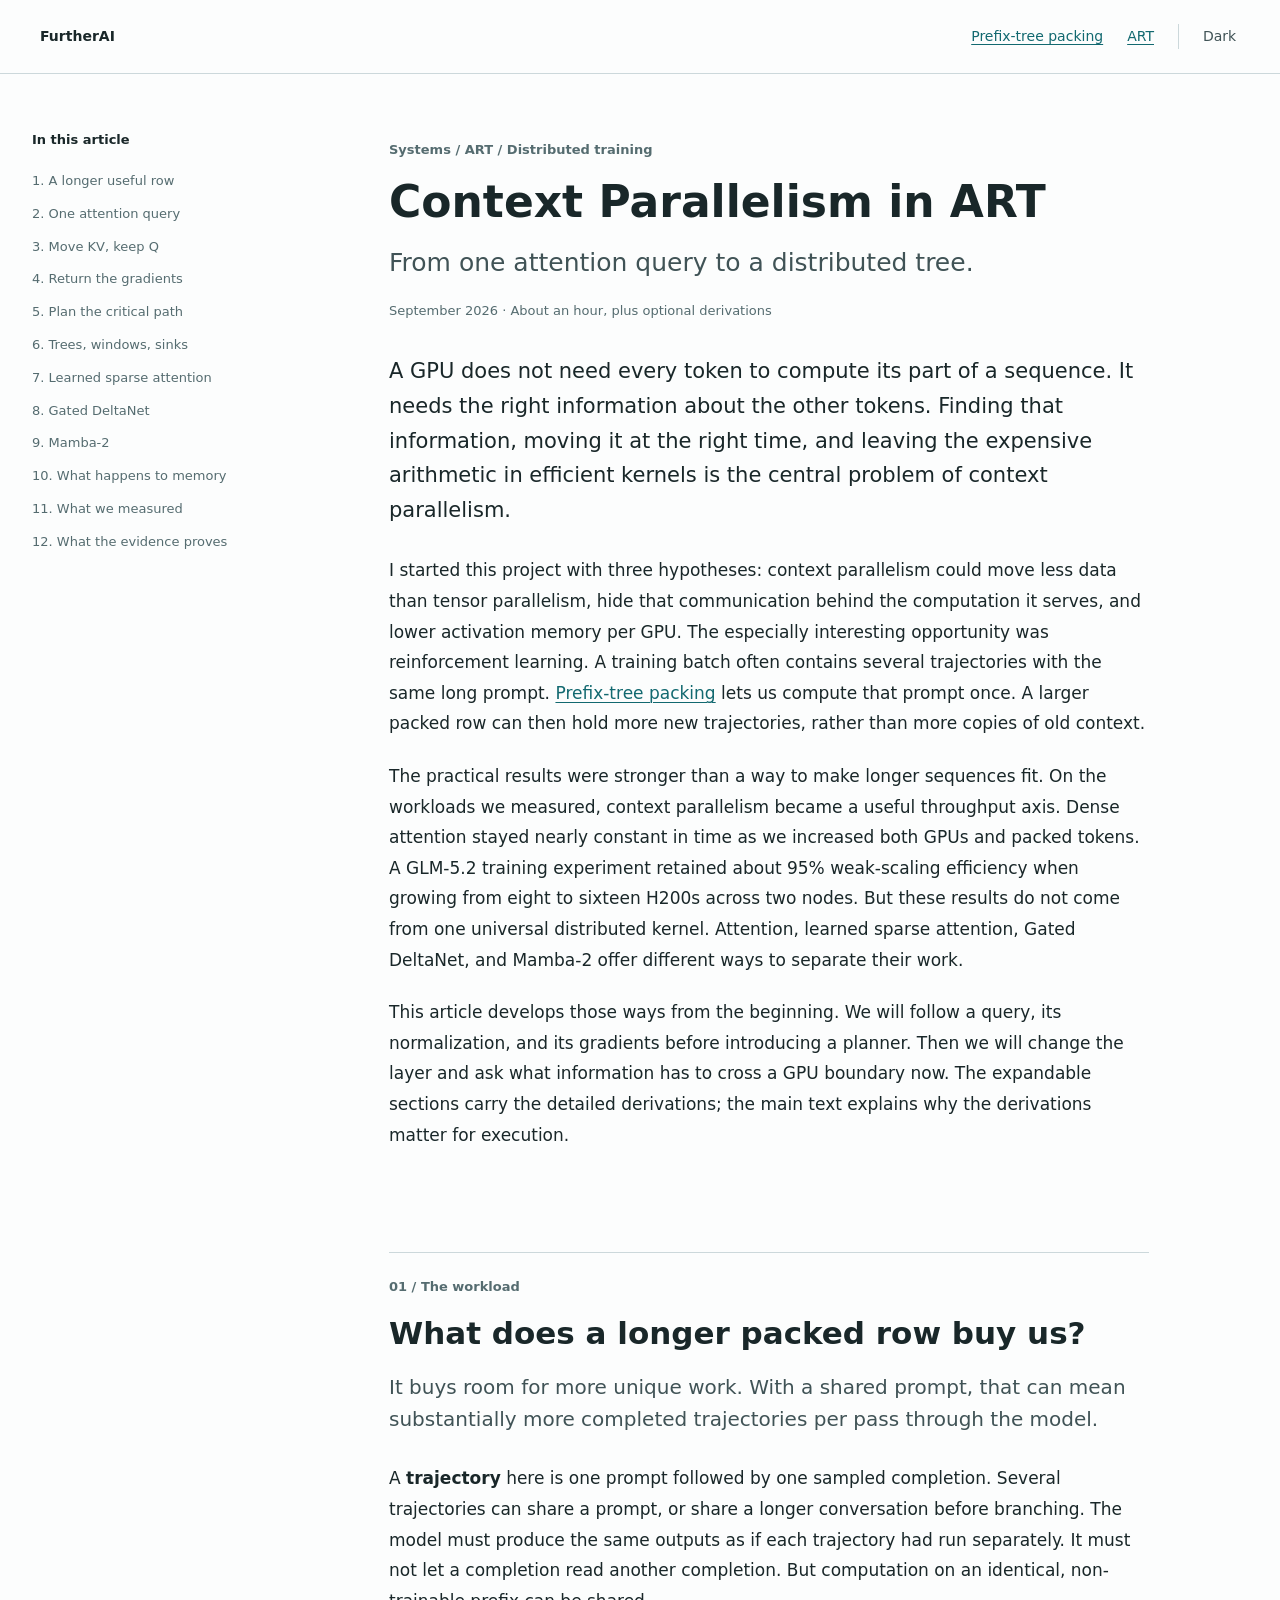
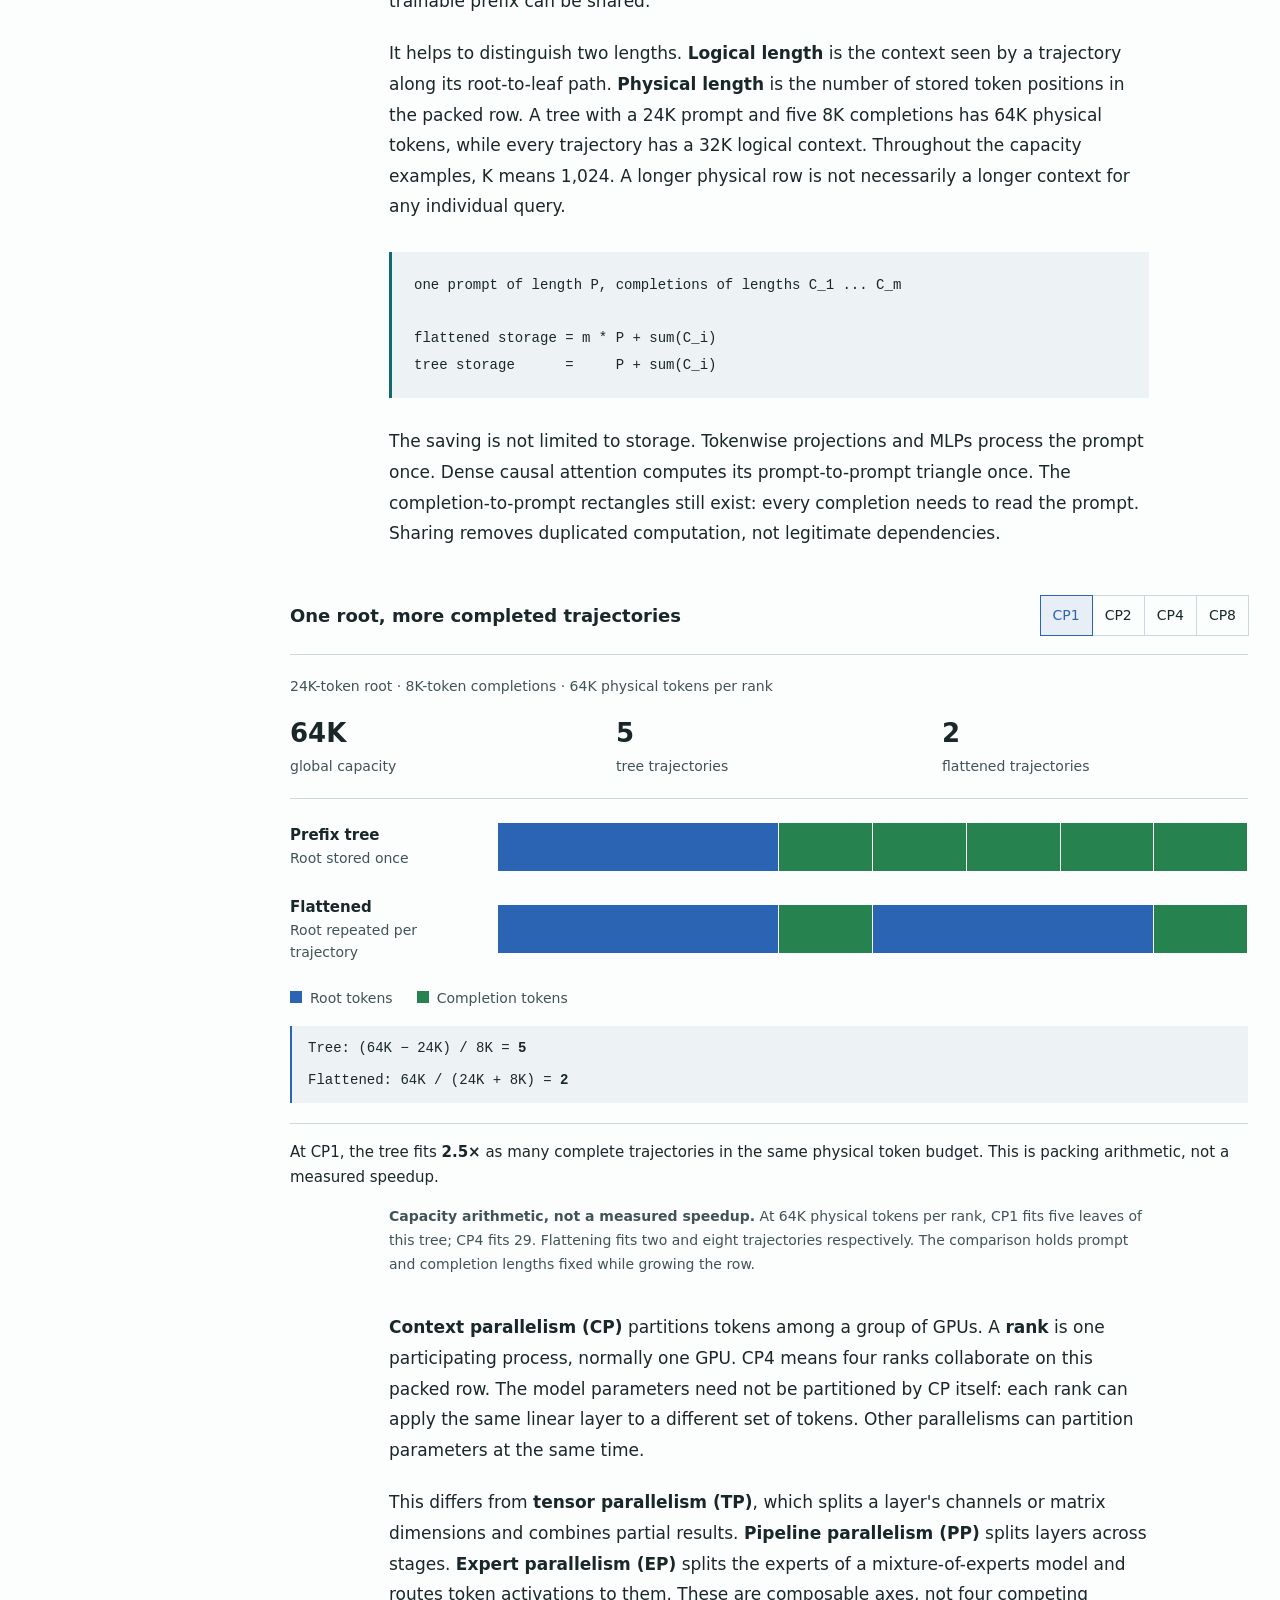
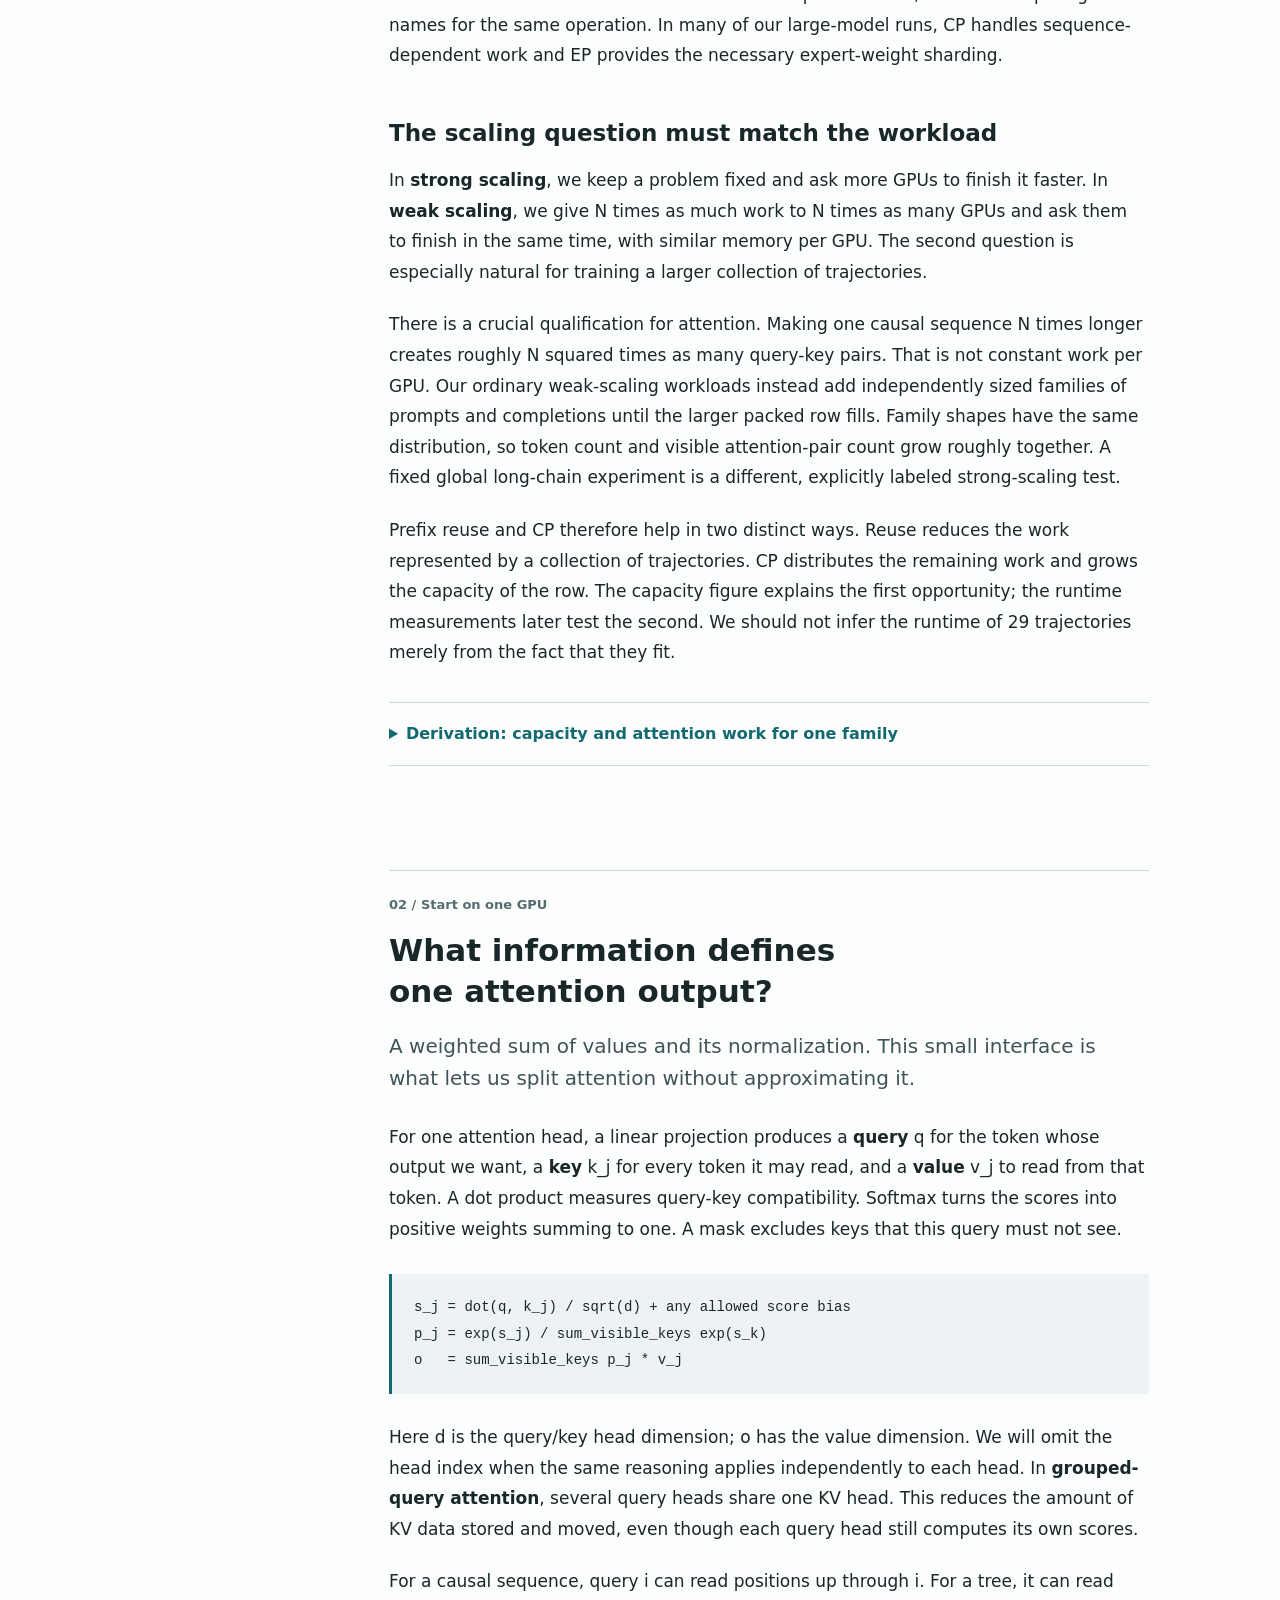
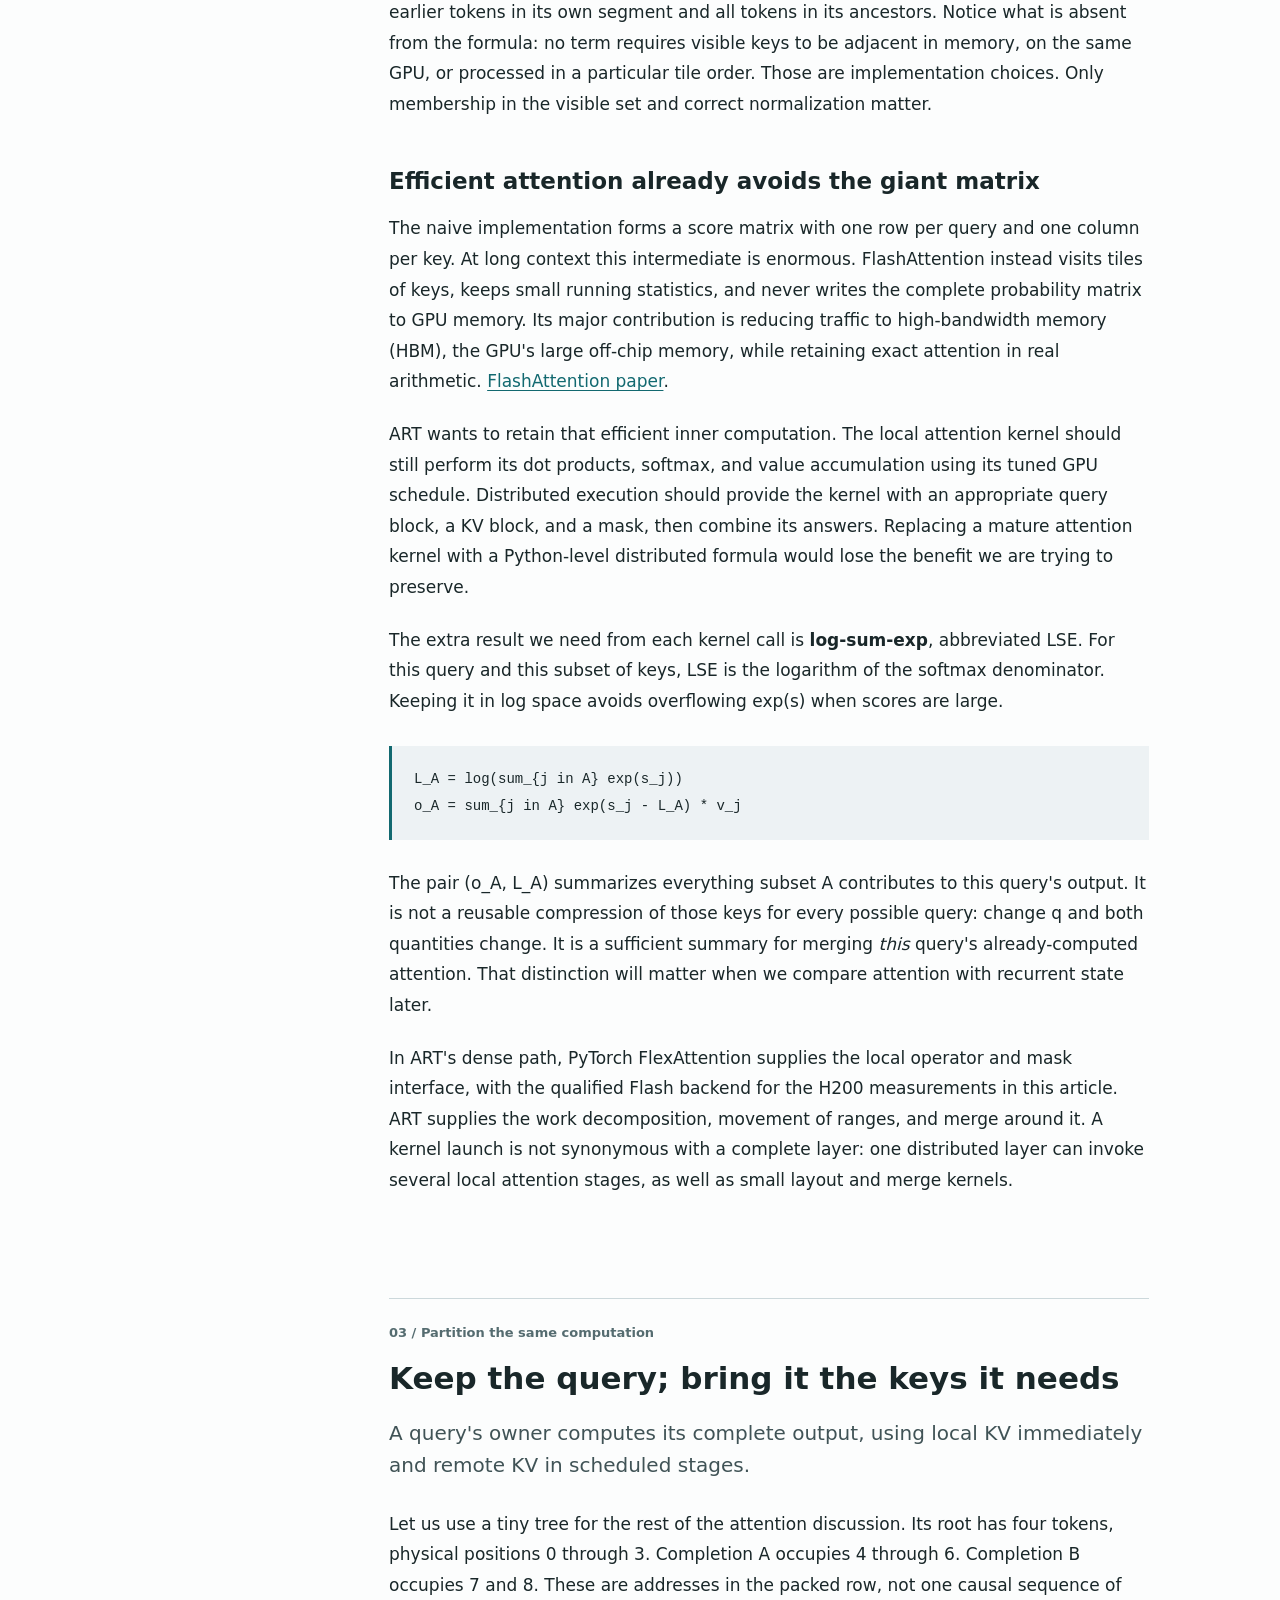
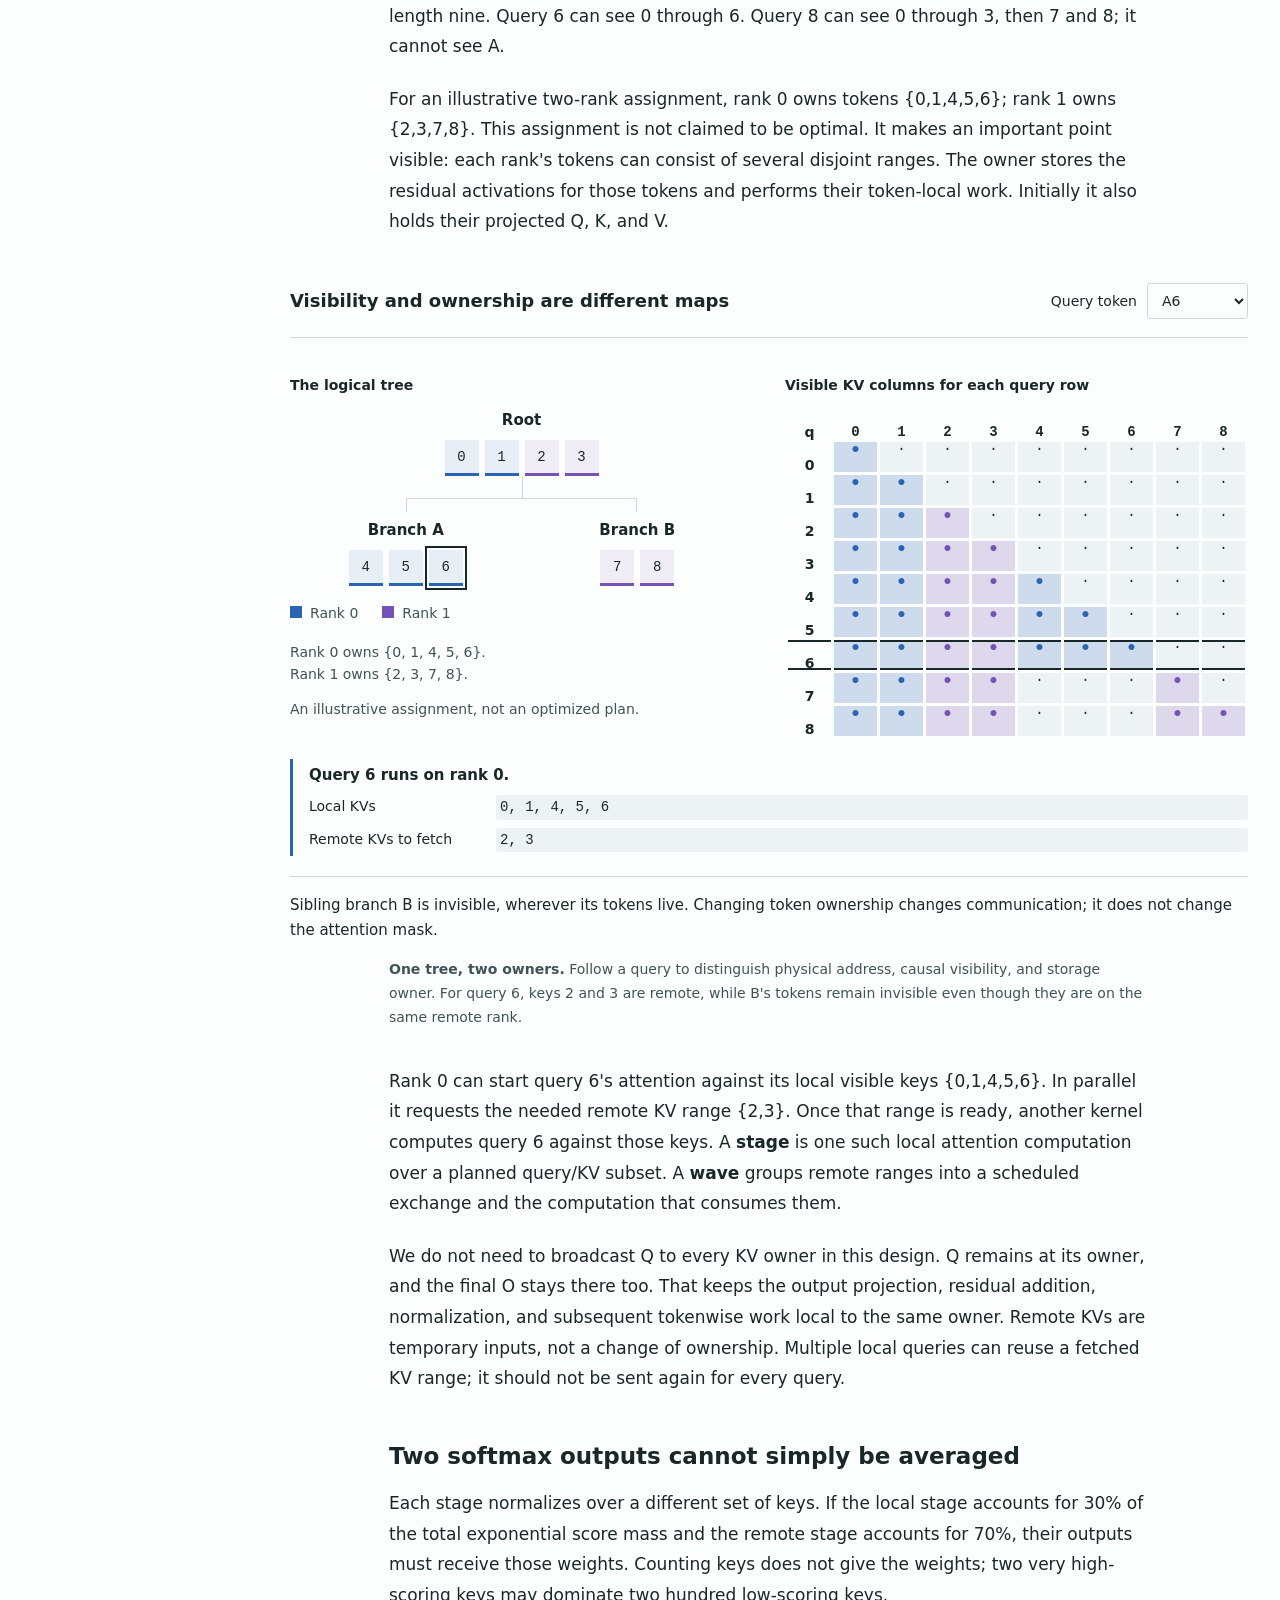
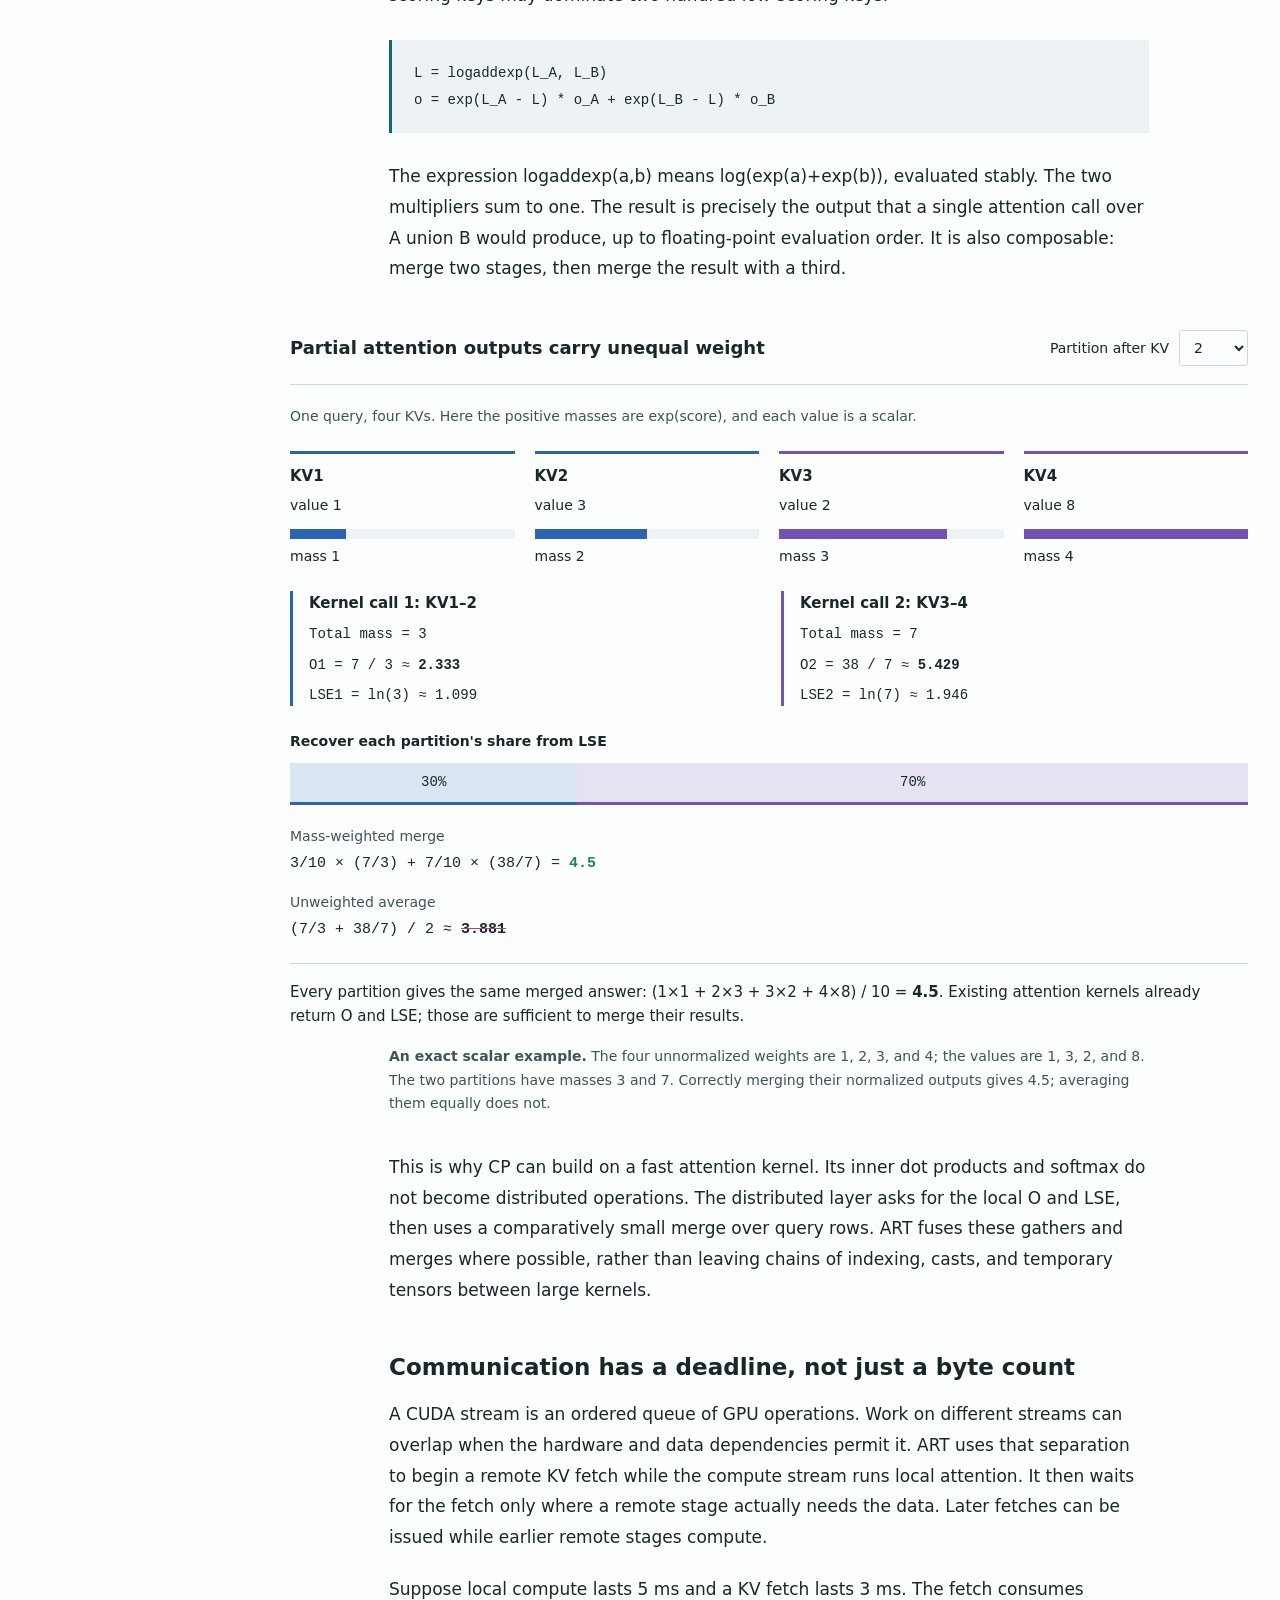
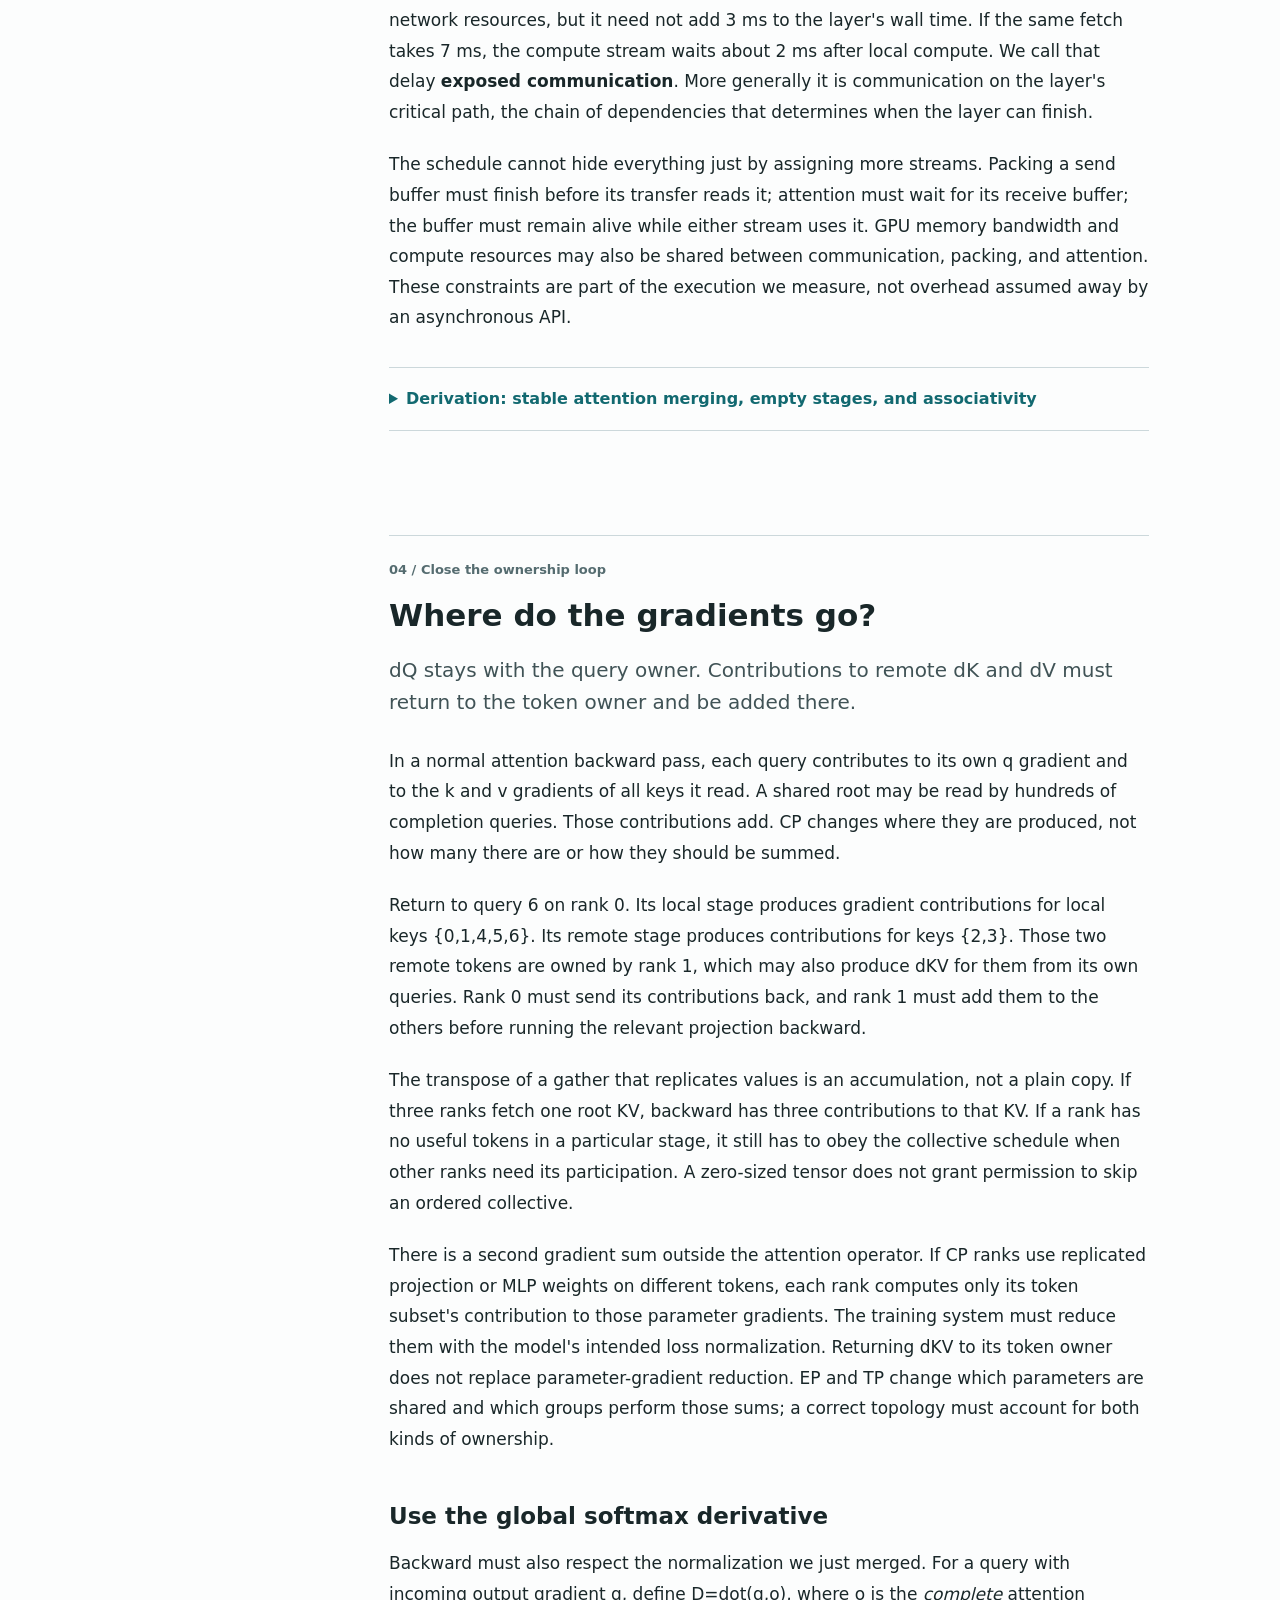
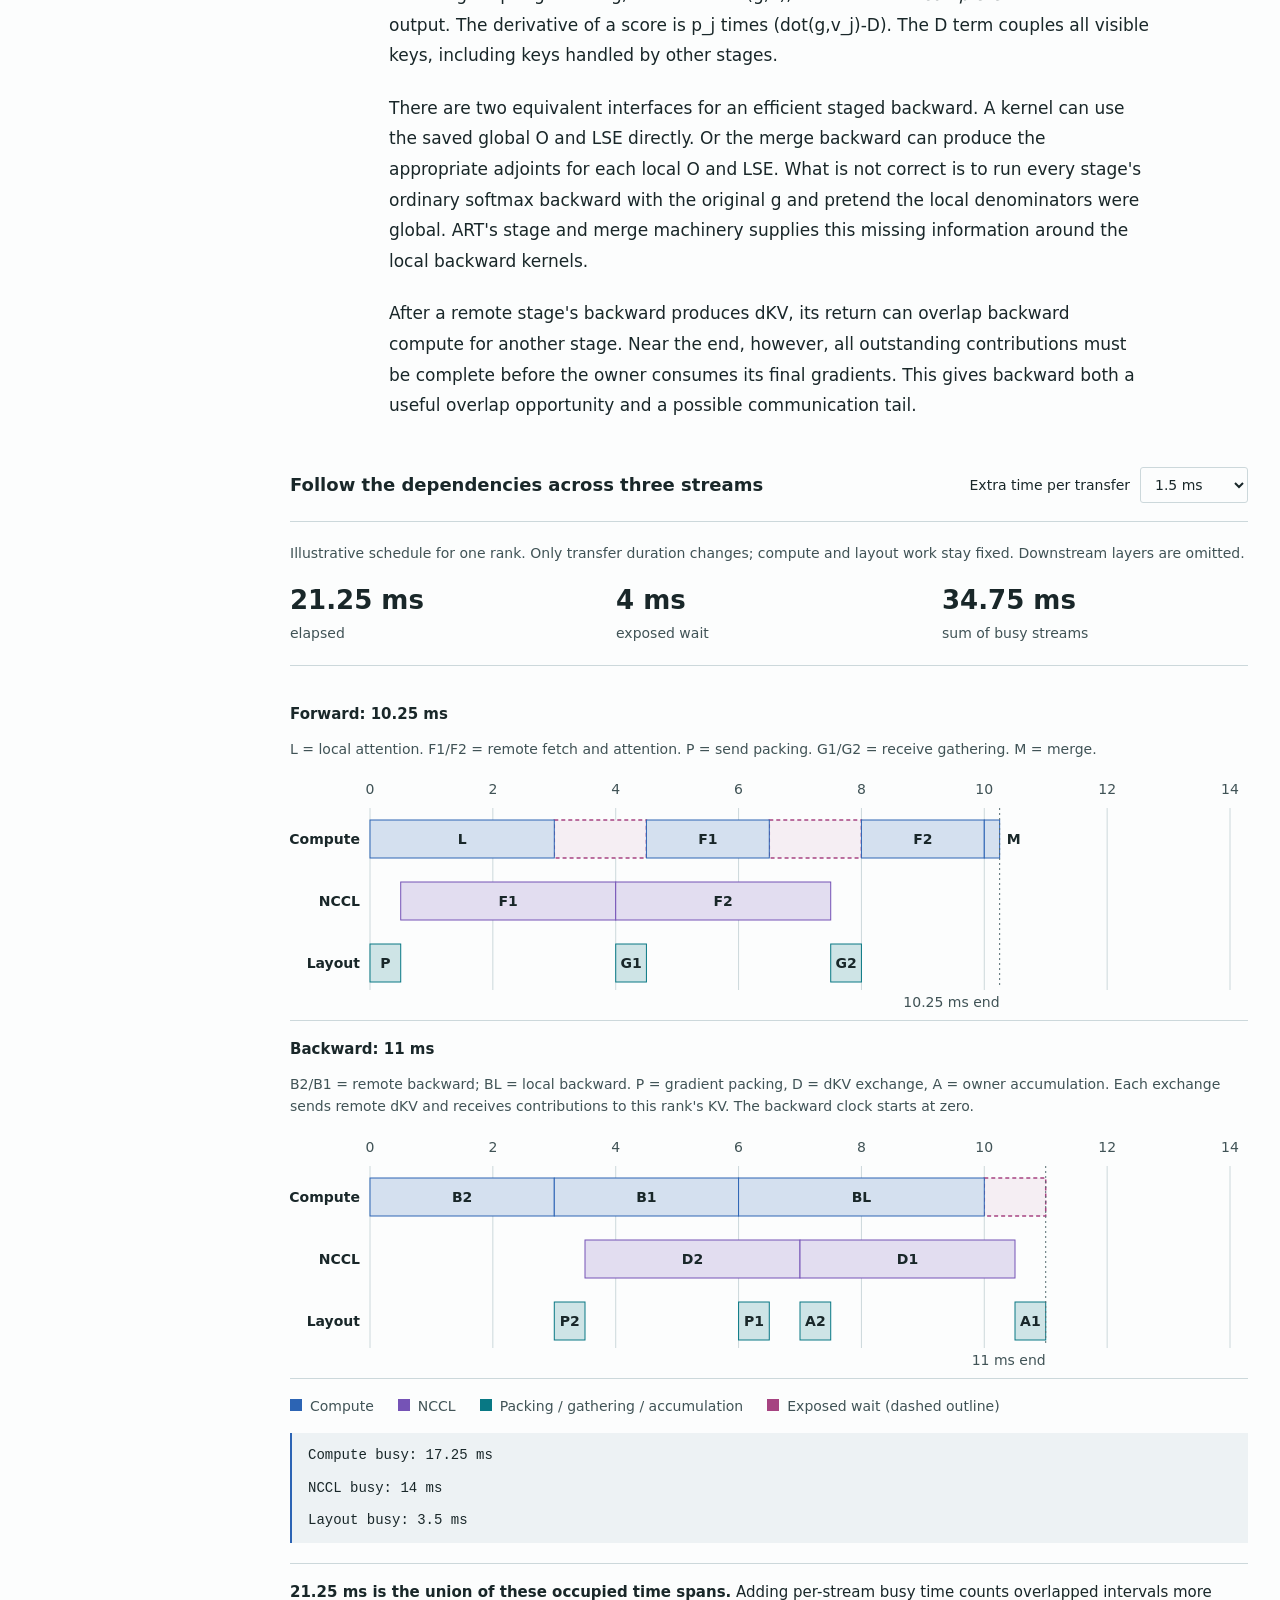
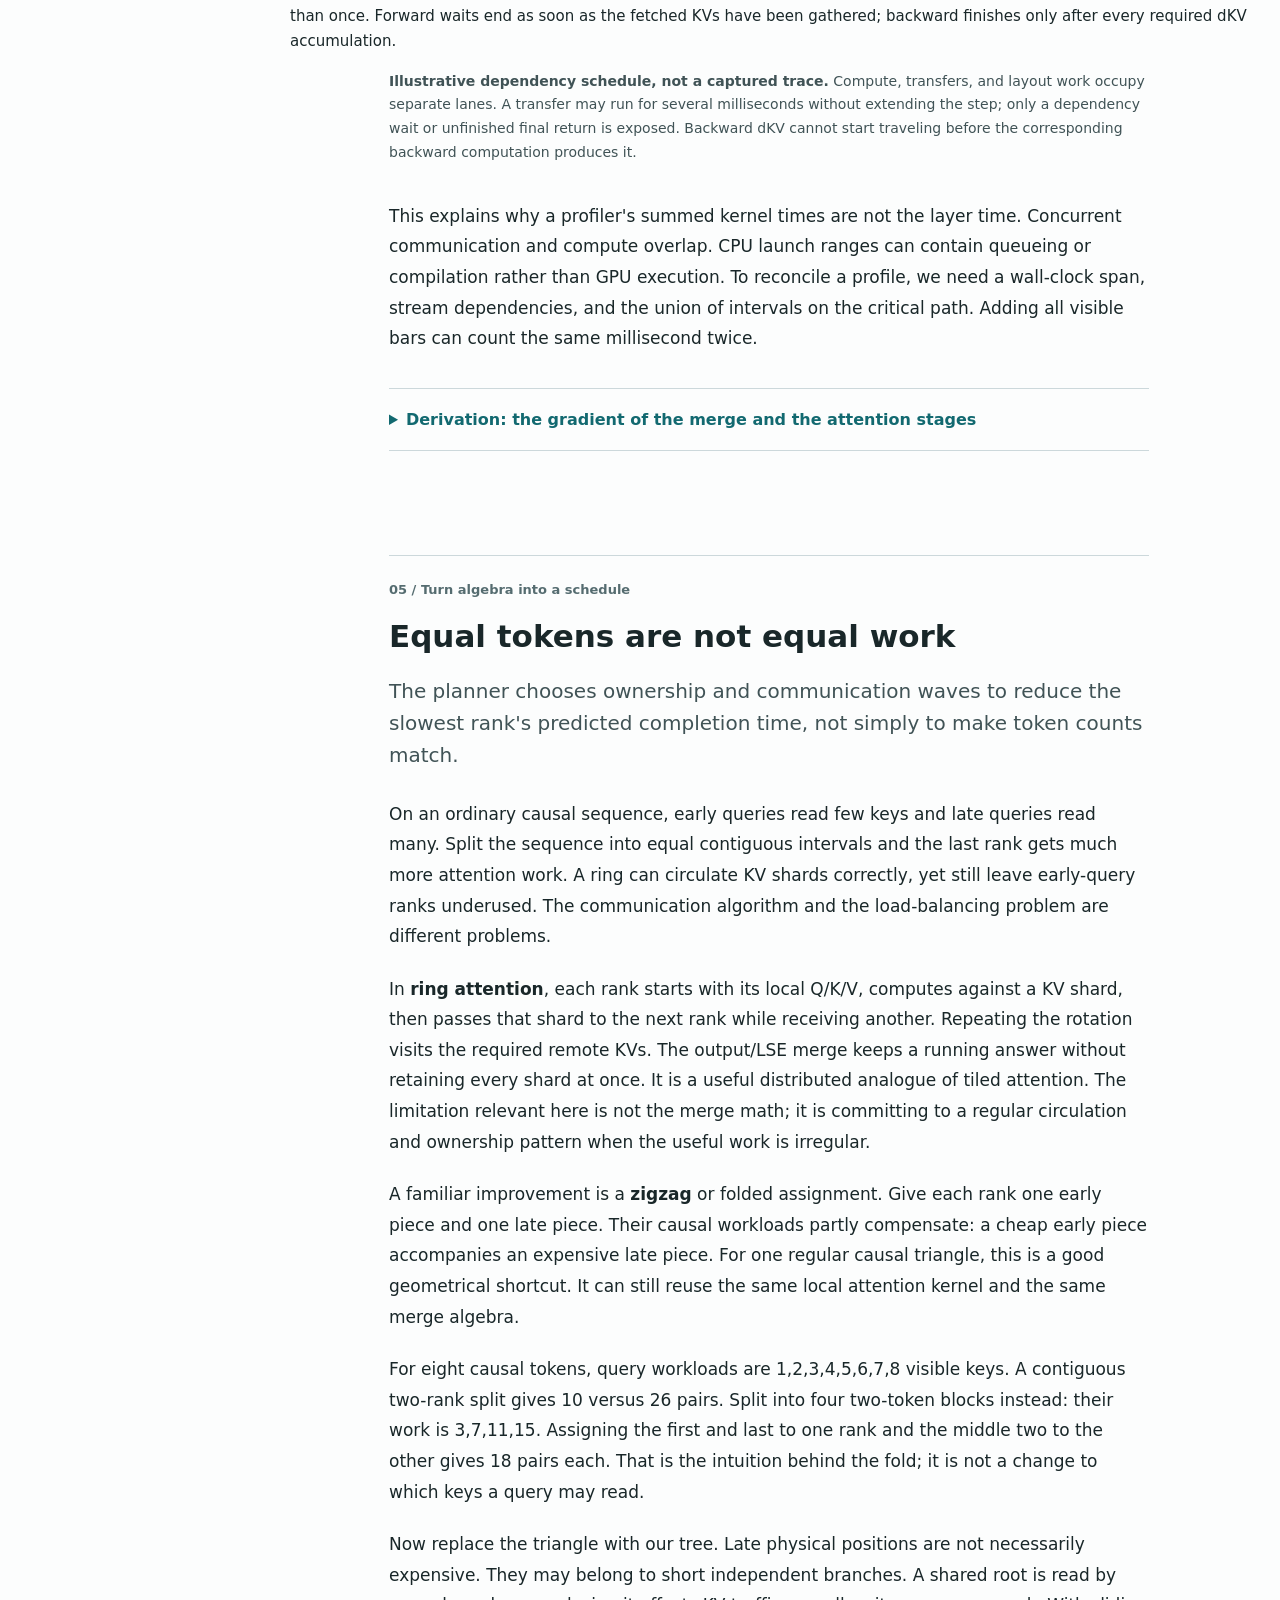
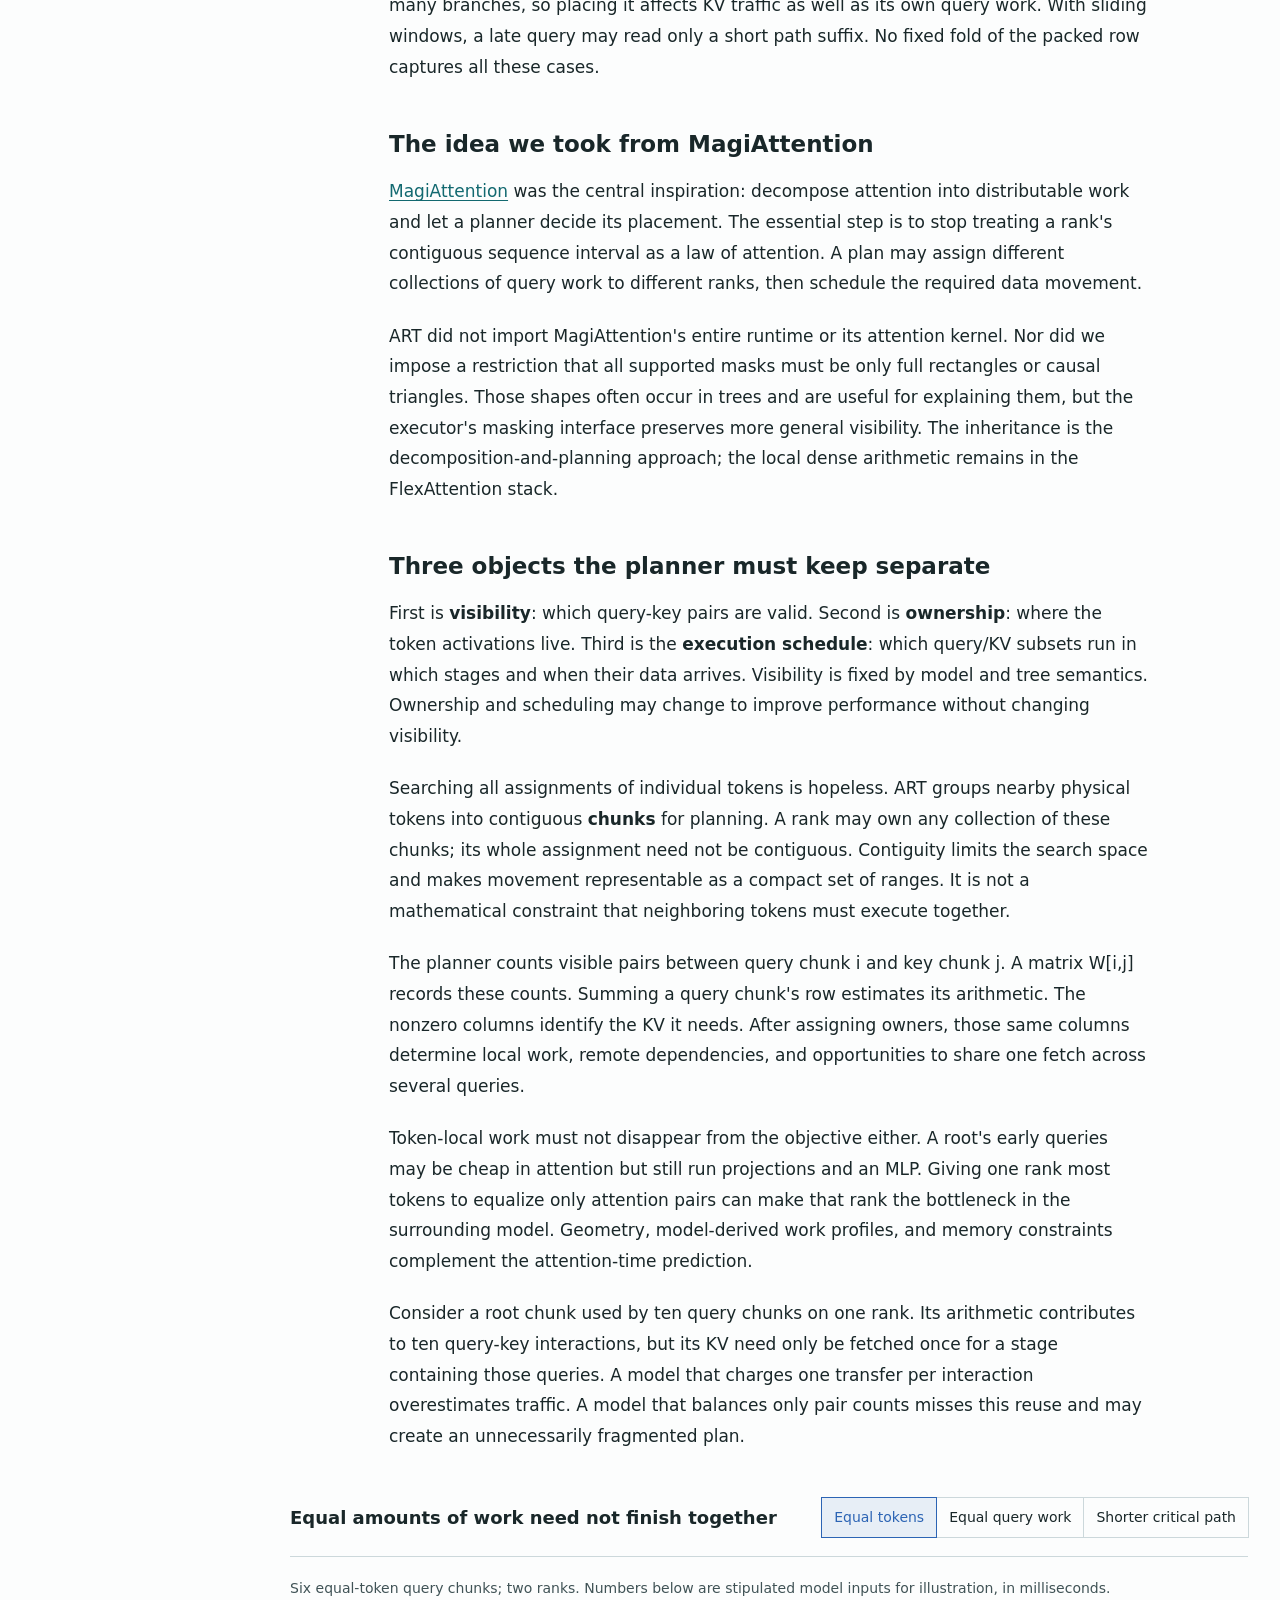
==== commit 51983890: "Use neutral charcoal surfaces for context parallelism post" ====
--- a/posts/context-parallelism/index.html
+++ b/posts/context-parallelism/index.html
@@ -7,7 +7,7 @@
 <meta name="description" content="A technical guide to ART context parallelism: attention merging, runtime planning, sparse MLA, Gated DeltaNet, and Mamba-2, with worked examples and derivations.">
 <script>document.documentElement.dataset.theme = localStorage.getItem('theme') || (matchMedia('(prefers-color-scheme: dark)').matches ? 'dark' : 'light');</script>
 <script src="../../assets/js/theme.js"></script>
-<link rel="stylesheet" href="post.css?v=20260909">
+<link rel="stylesheet" href="post.css?v=20260909b">
 <link rel="stylesheet" href="figures.css?v=20260909">
 </head>
 <body>
--- a/posts/context-parallelism/post.css
+++ b/posts/context-parallelism/post.css
@@ -10,9 +10,9 @@
 }
 html[data-theme='dark'] {
   color-scheme: dark;
-  --surface-page: #141b1d; --surface-card: #1c282b; --surface-code: #1d2b2e;
-  --text-primary: #e6eef0; --text-secondary: #bacdd0; --text-muted: #9ab3b8;
-  --hairline: #3b5157; --accent: #80d5cc;
+  --surface-page: #171717; --surface-card: #222222; --surface-code: #252525;
+  --text-primary: #ededed; --text-secondary: #c6c6c6; --text-muted: #aaaaaa;
+  --hairline: #444444; --accent: #80d5cc;
   --cp-blue: #88b6ff; --cp-cyan: #65d4df; --cp-green: #81d6a1;
   --cp-violet: #b9a0f0; --cp-magenta: #e6a1cd;
 }
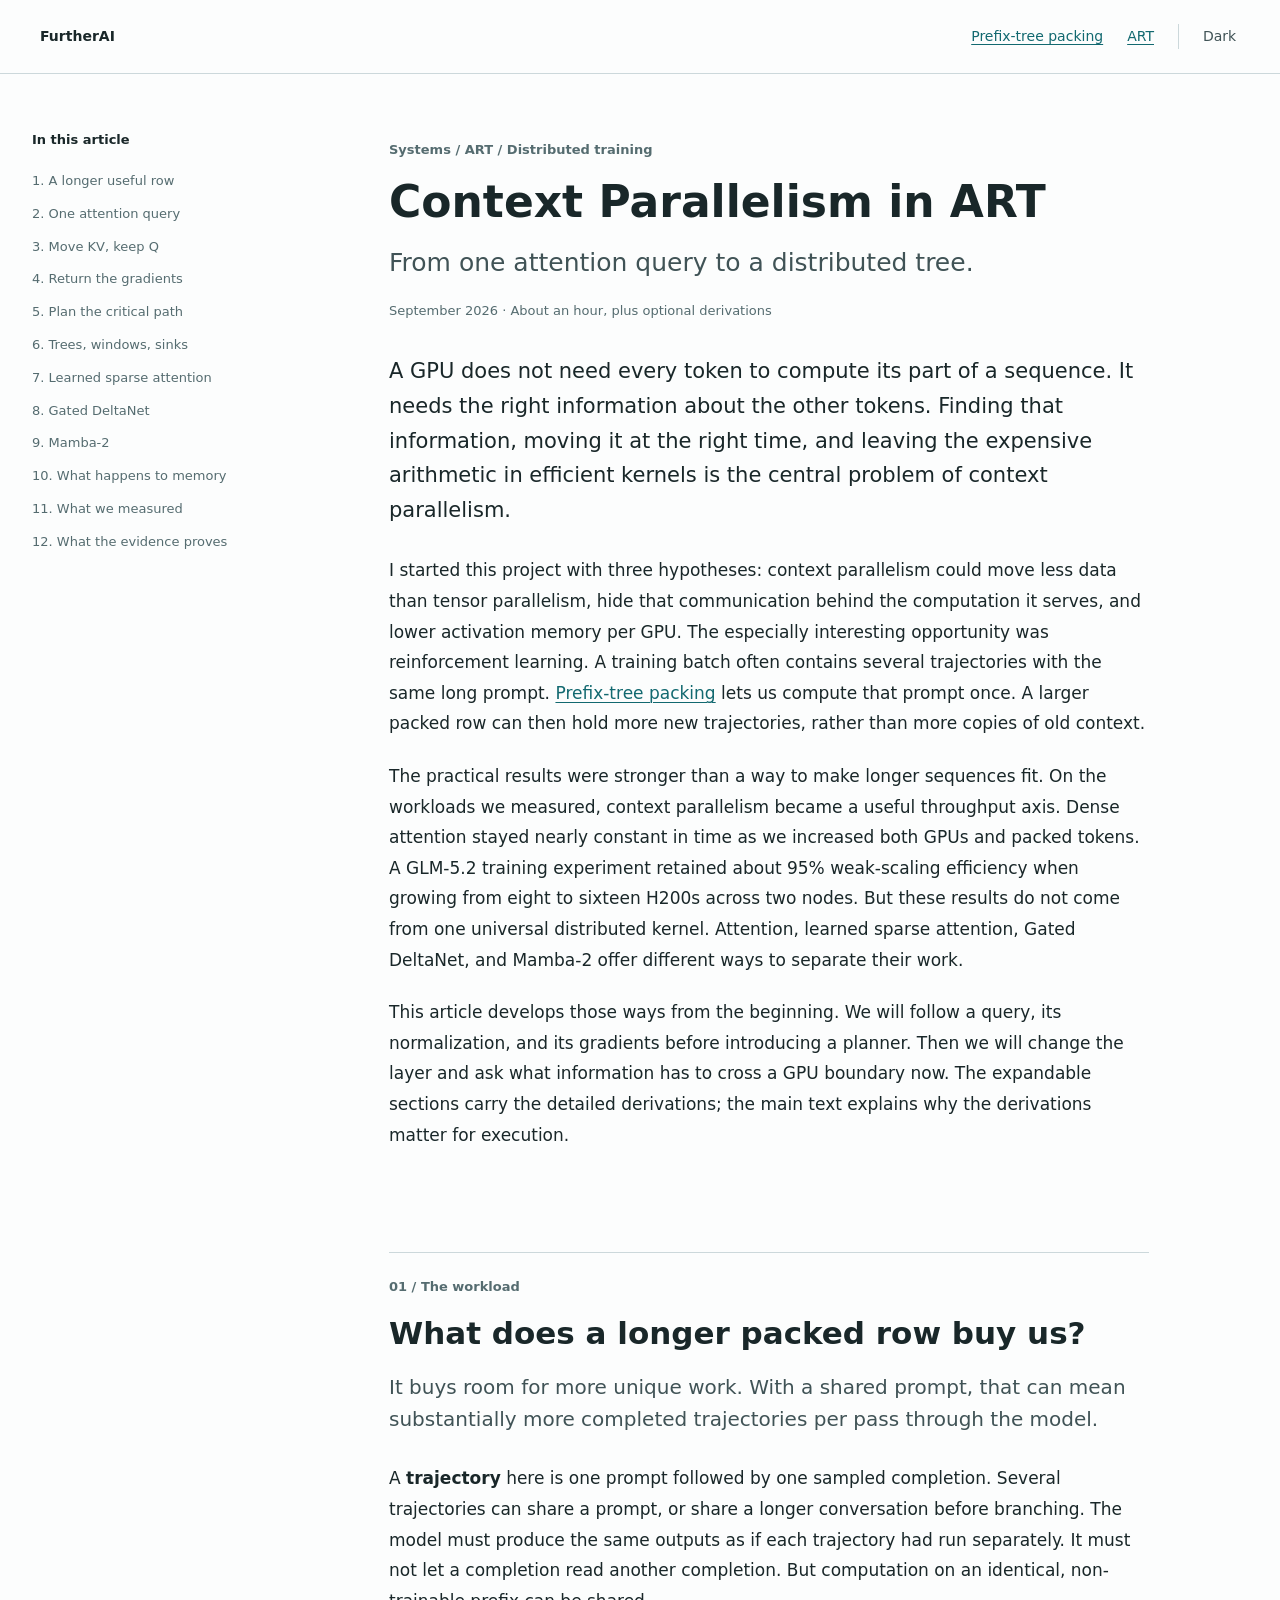
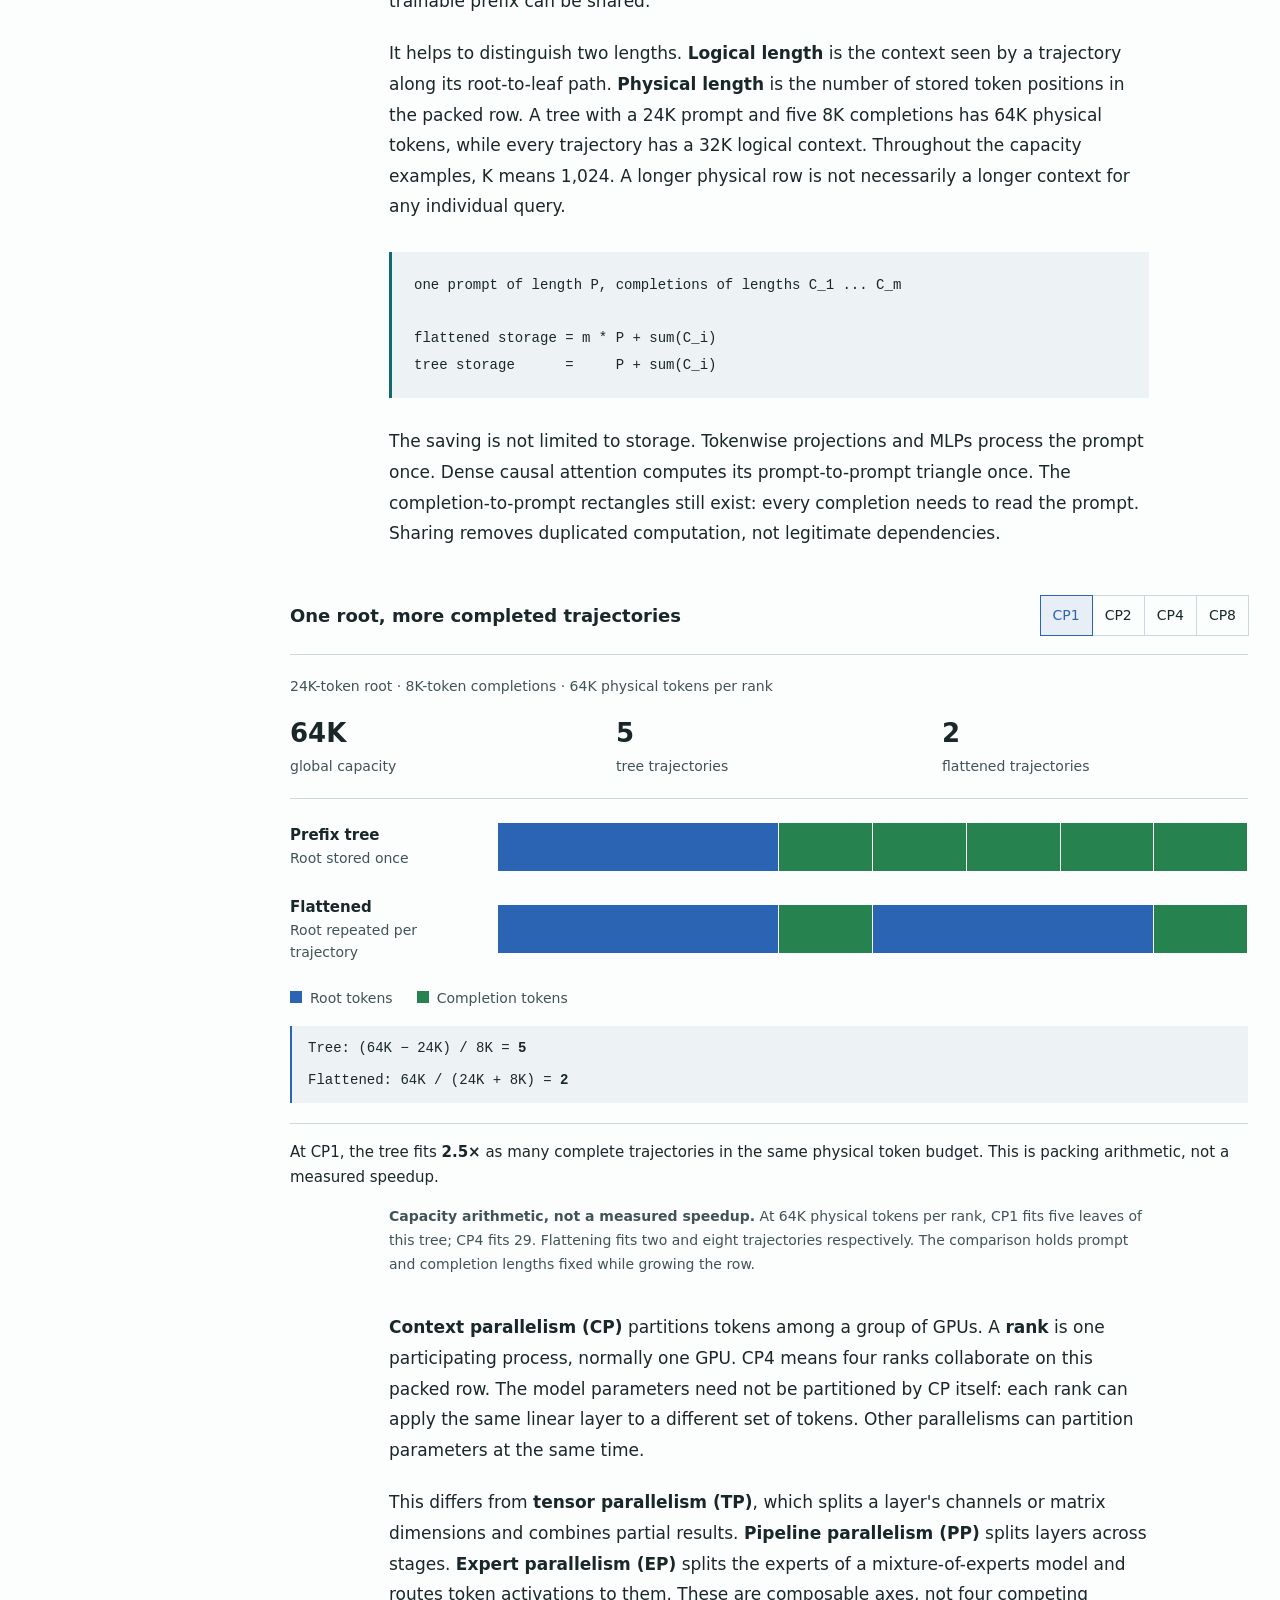
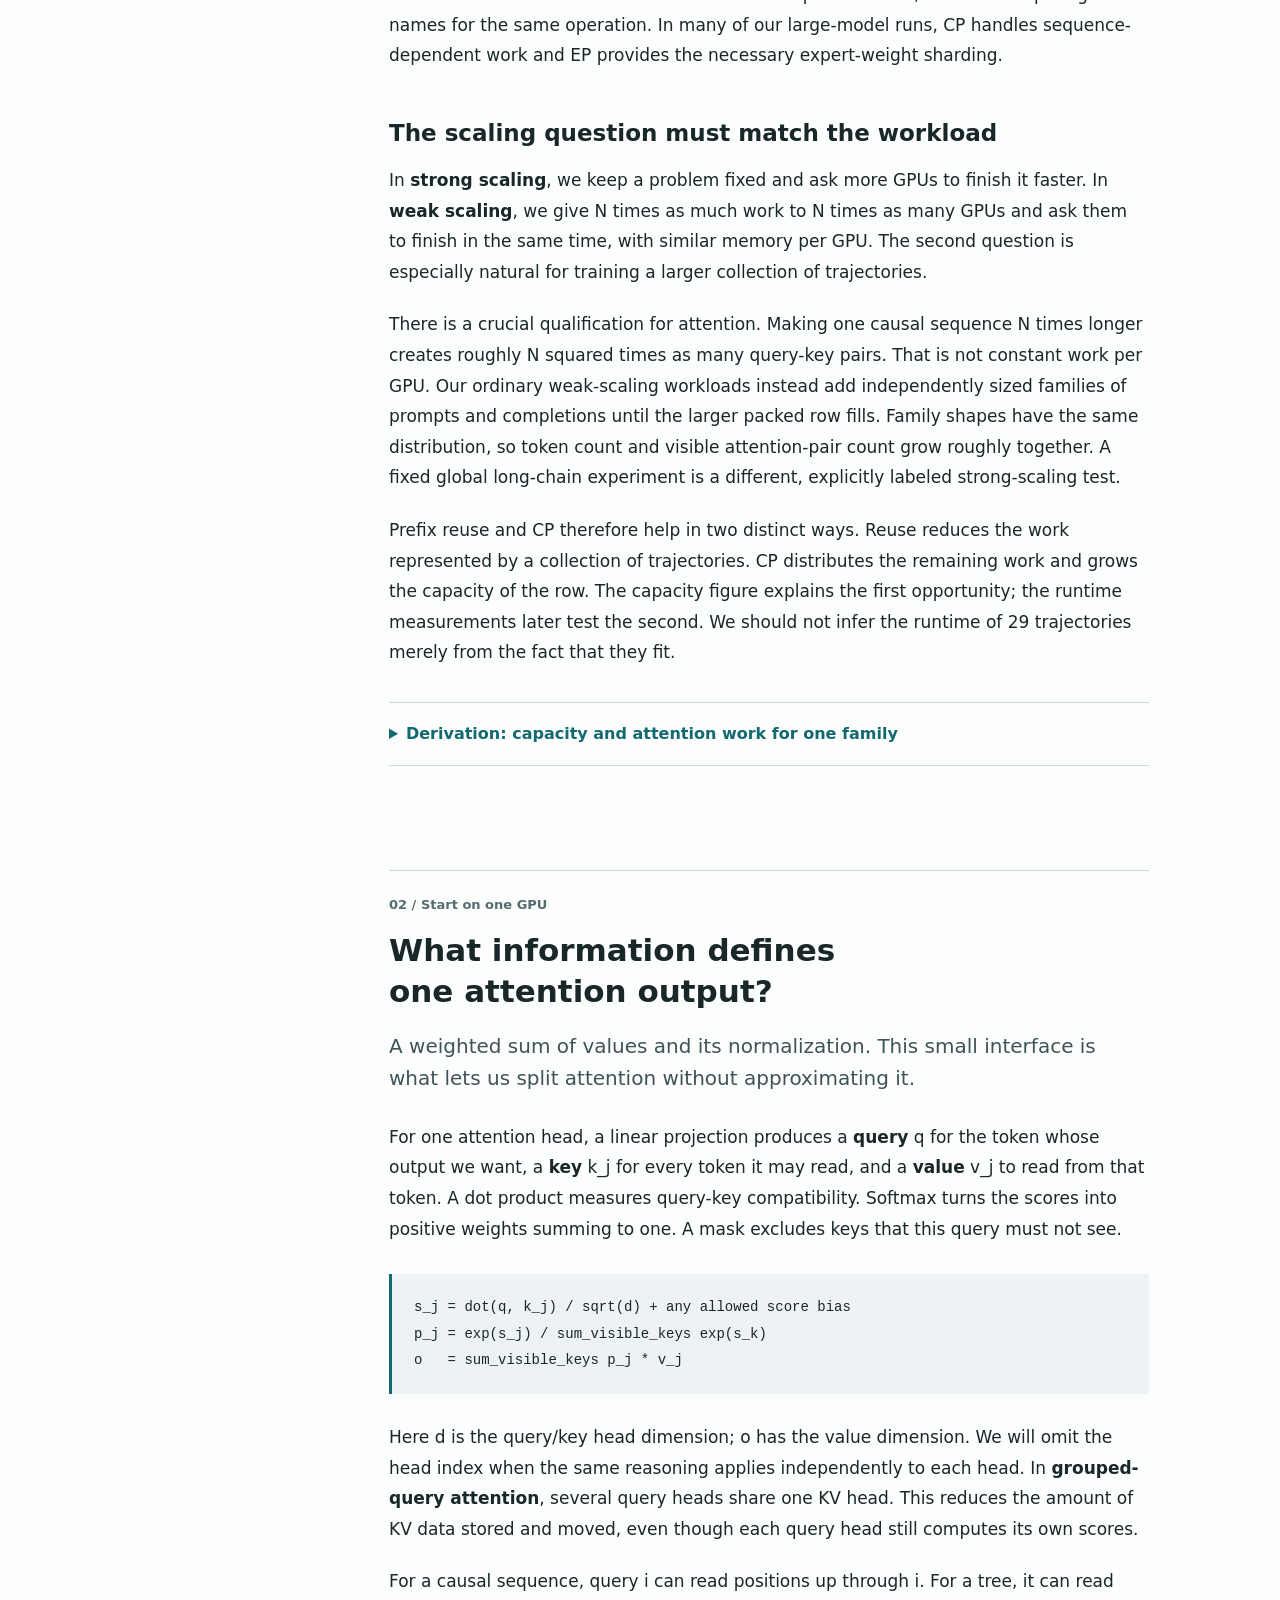
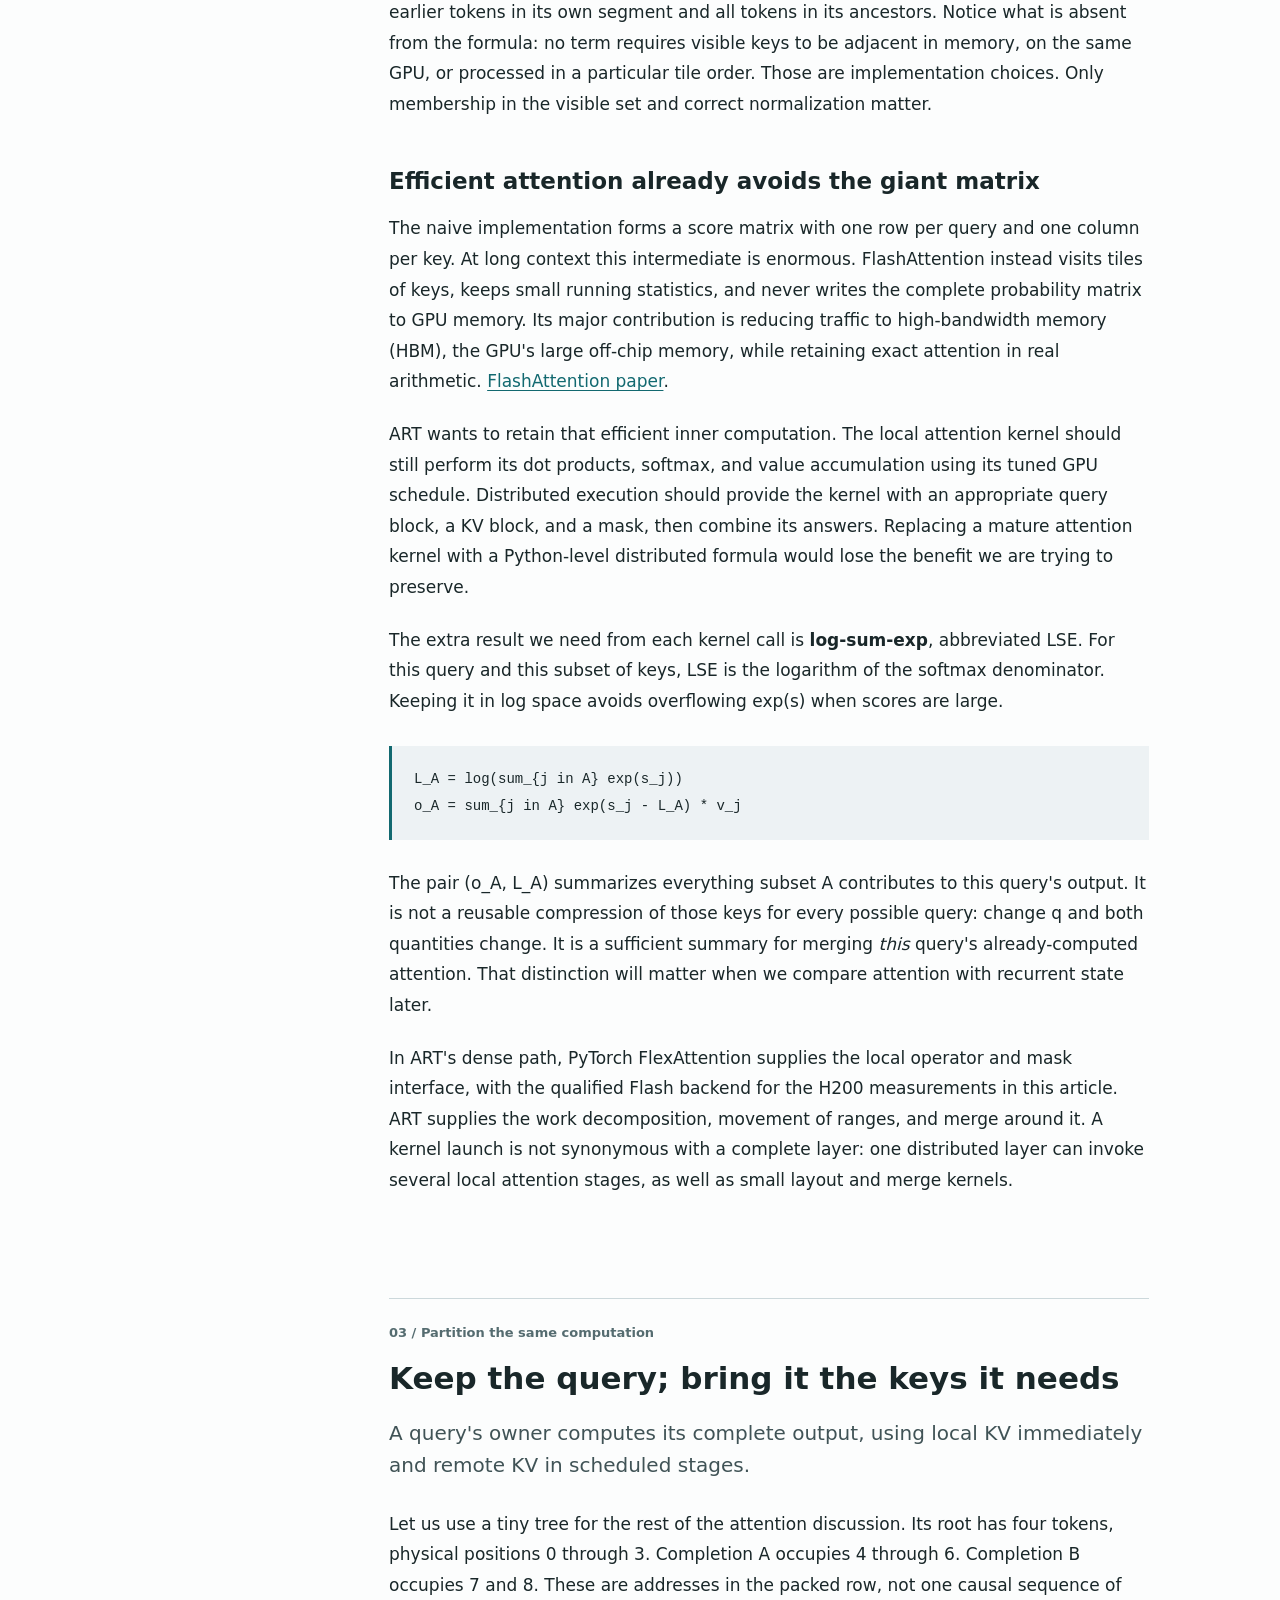
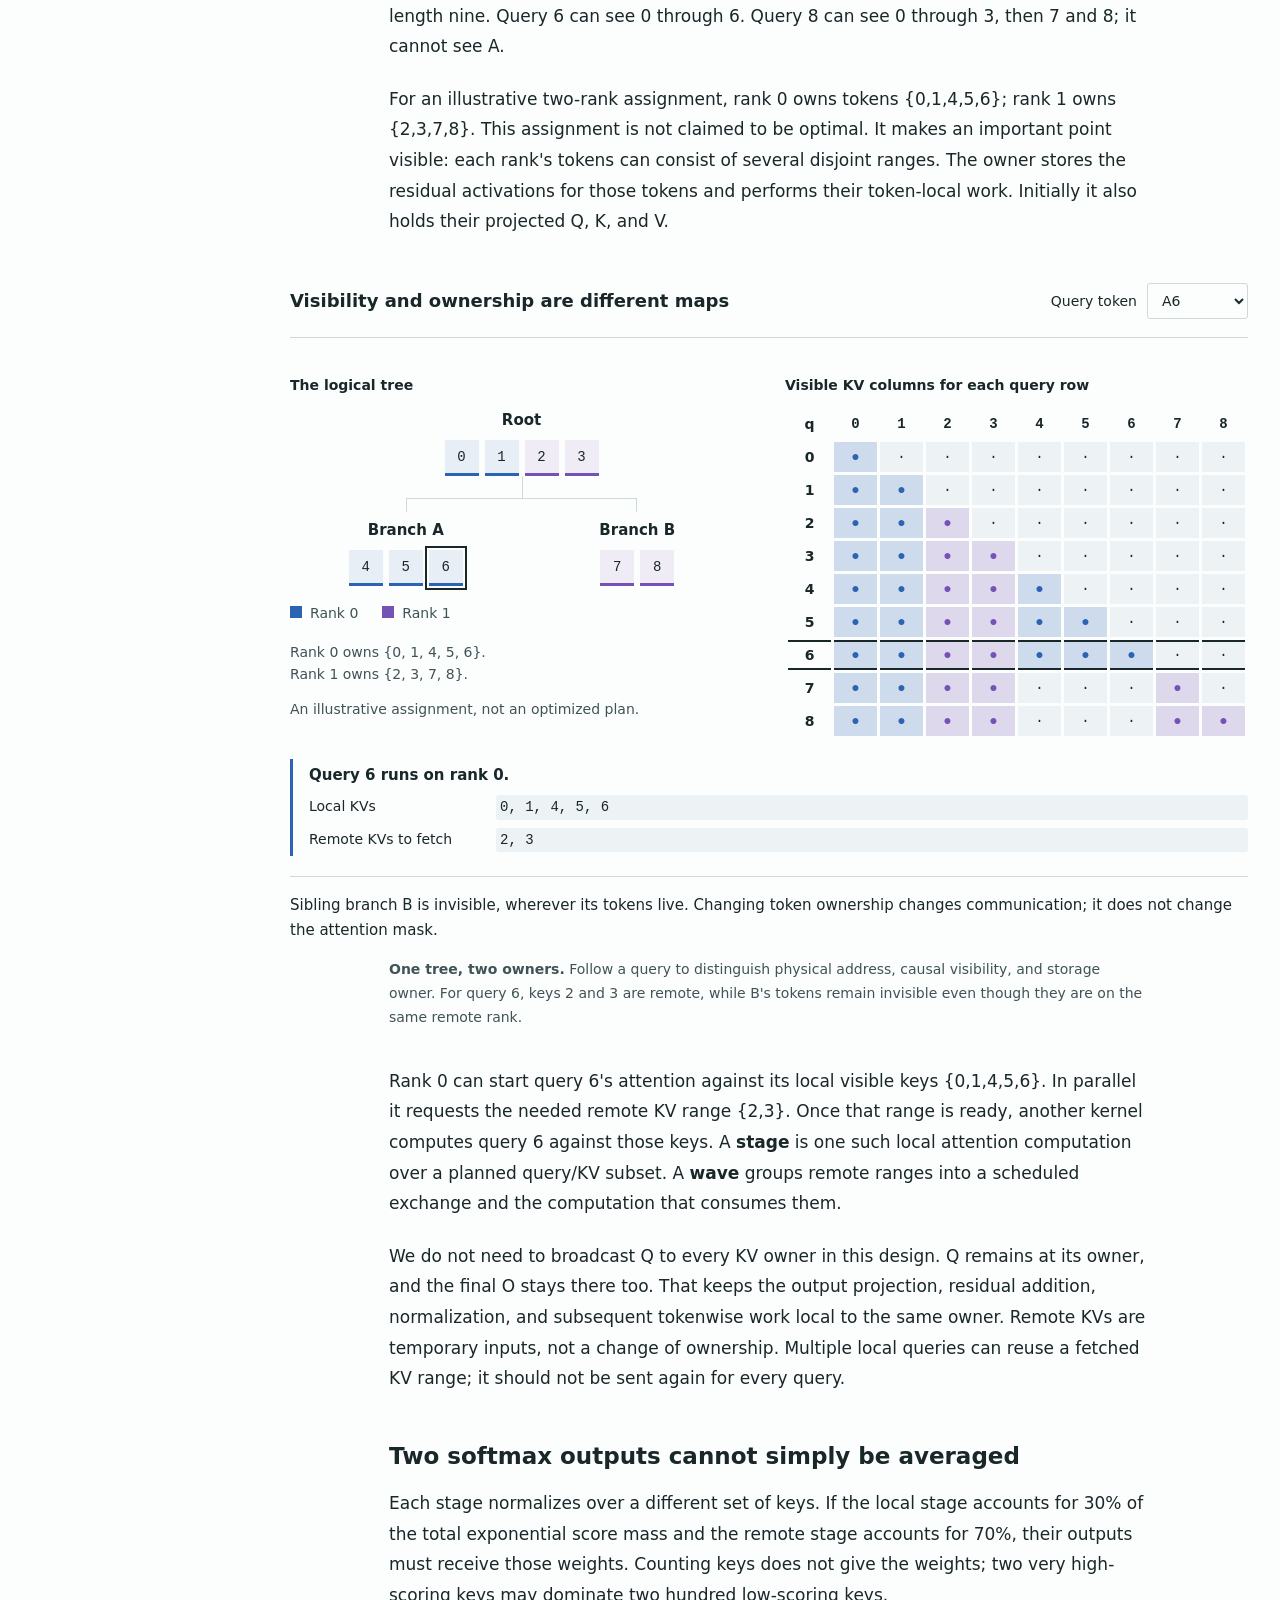
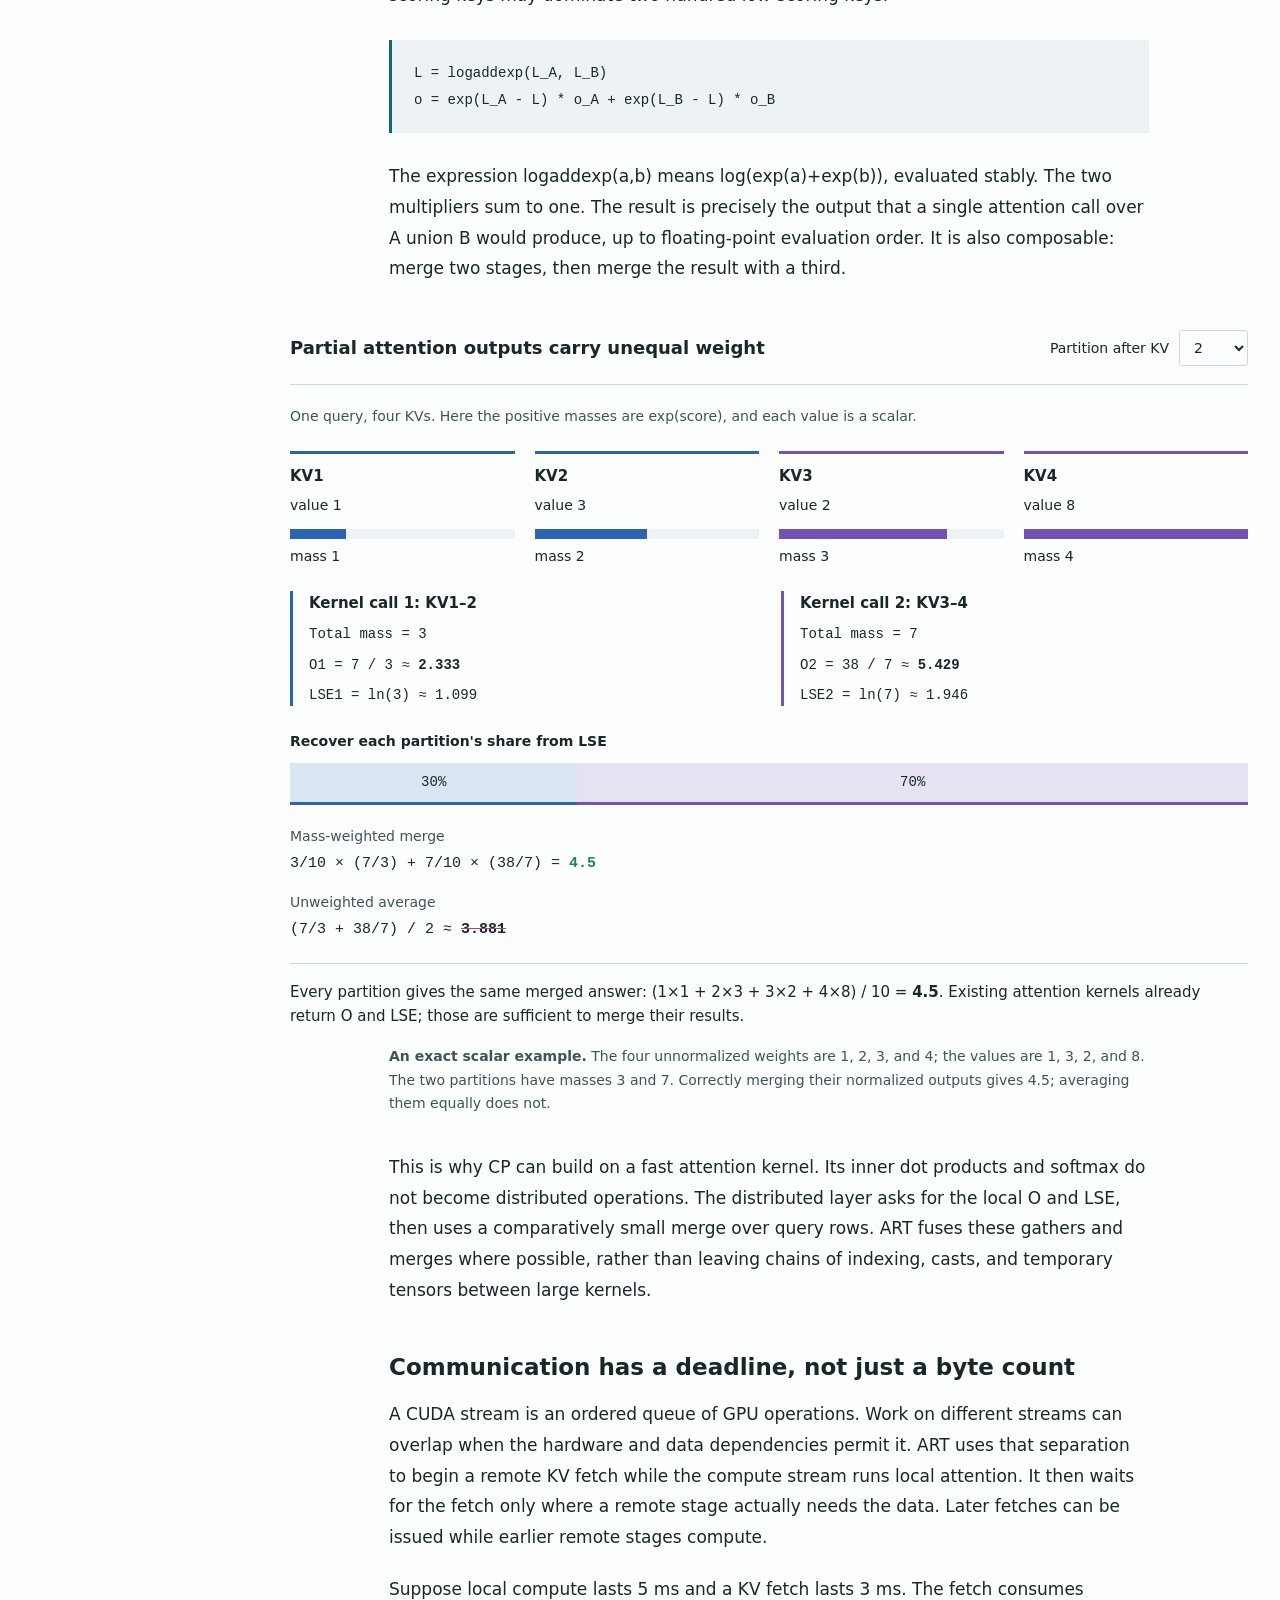
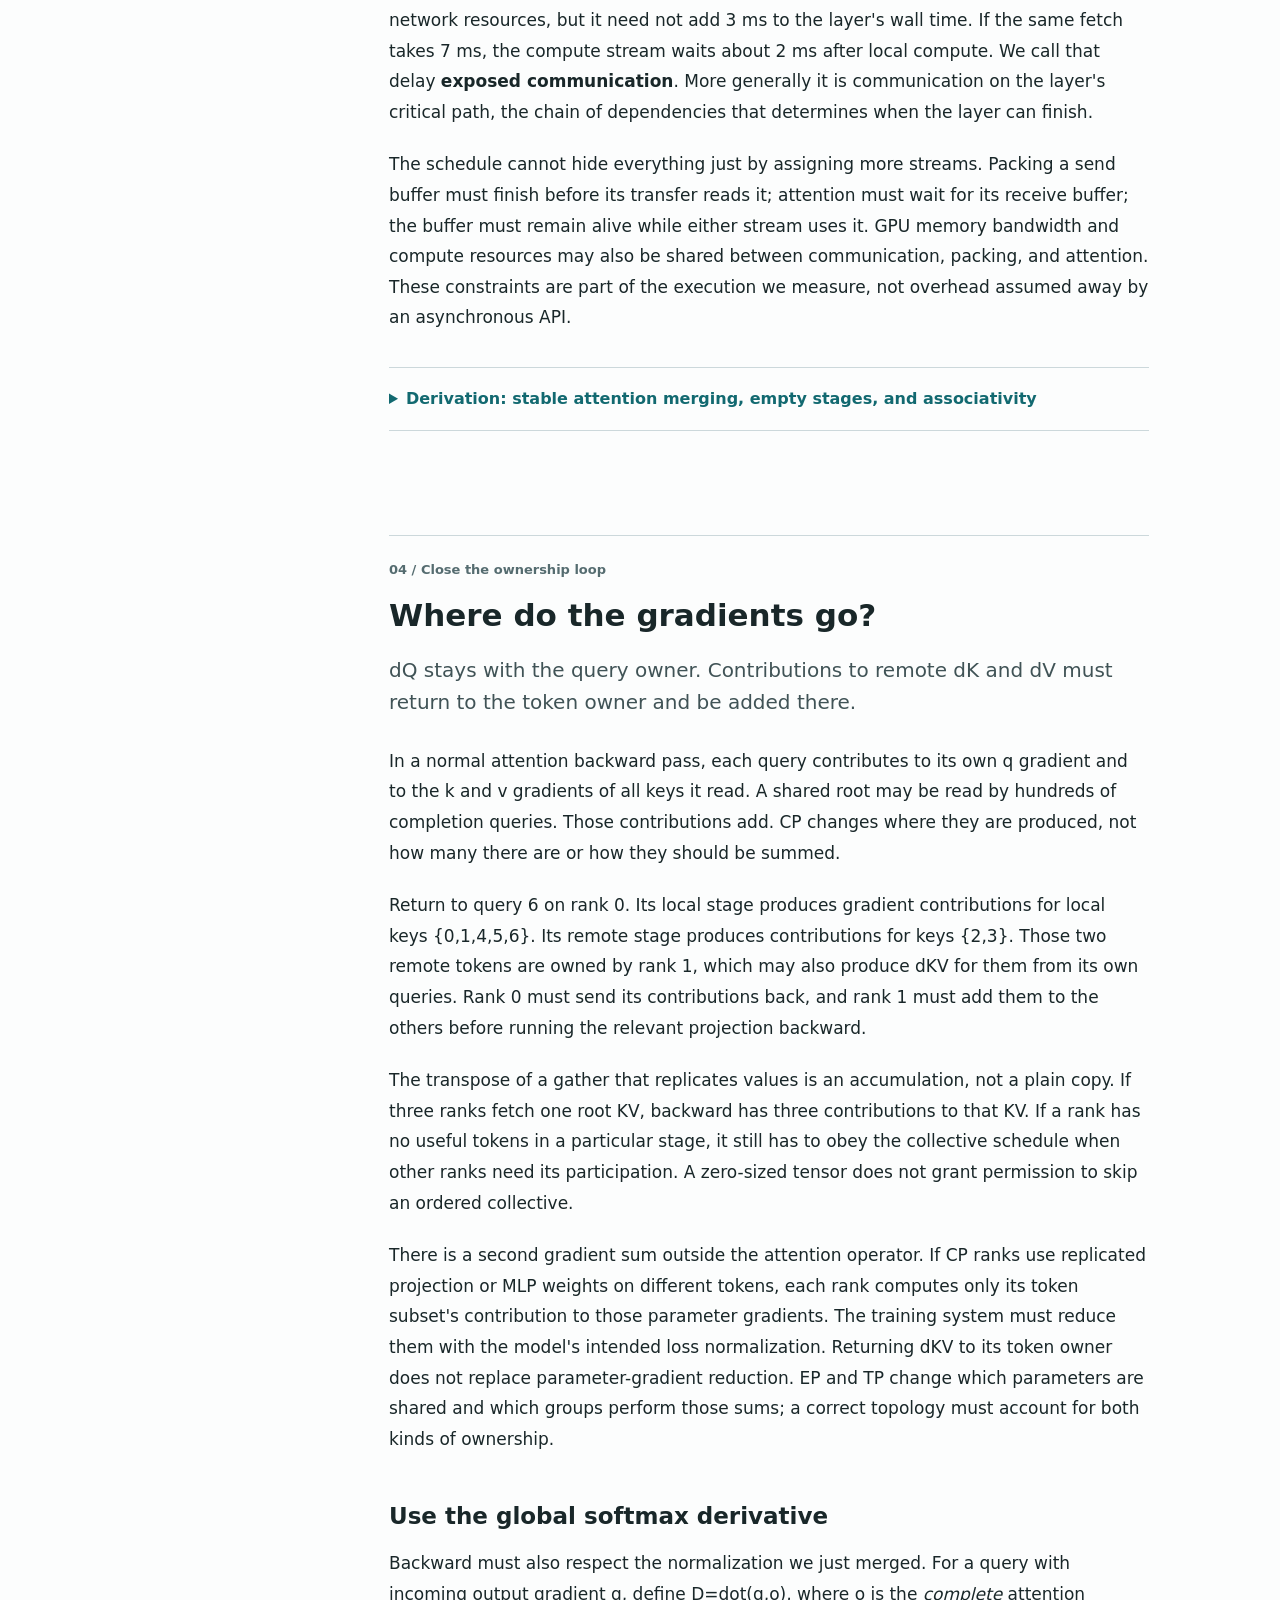
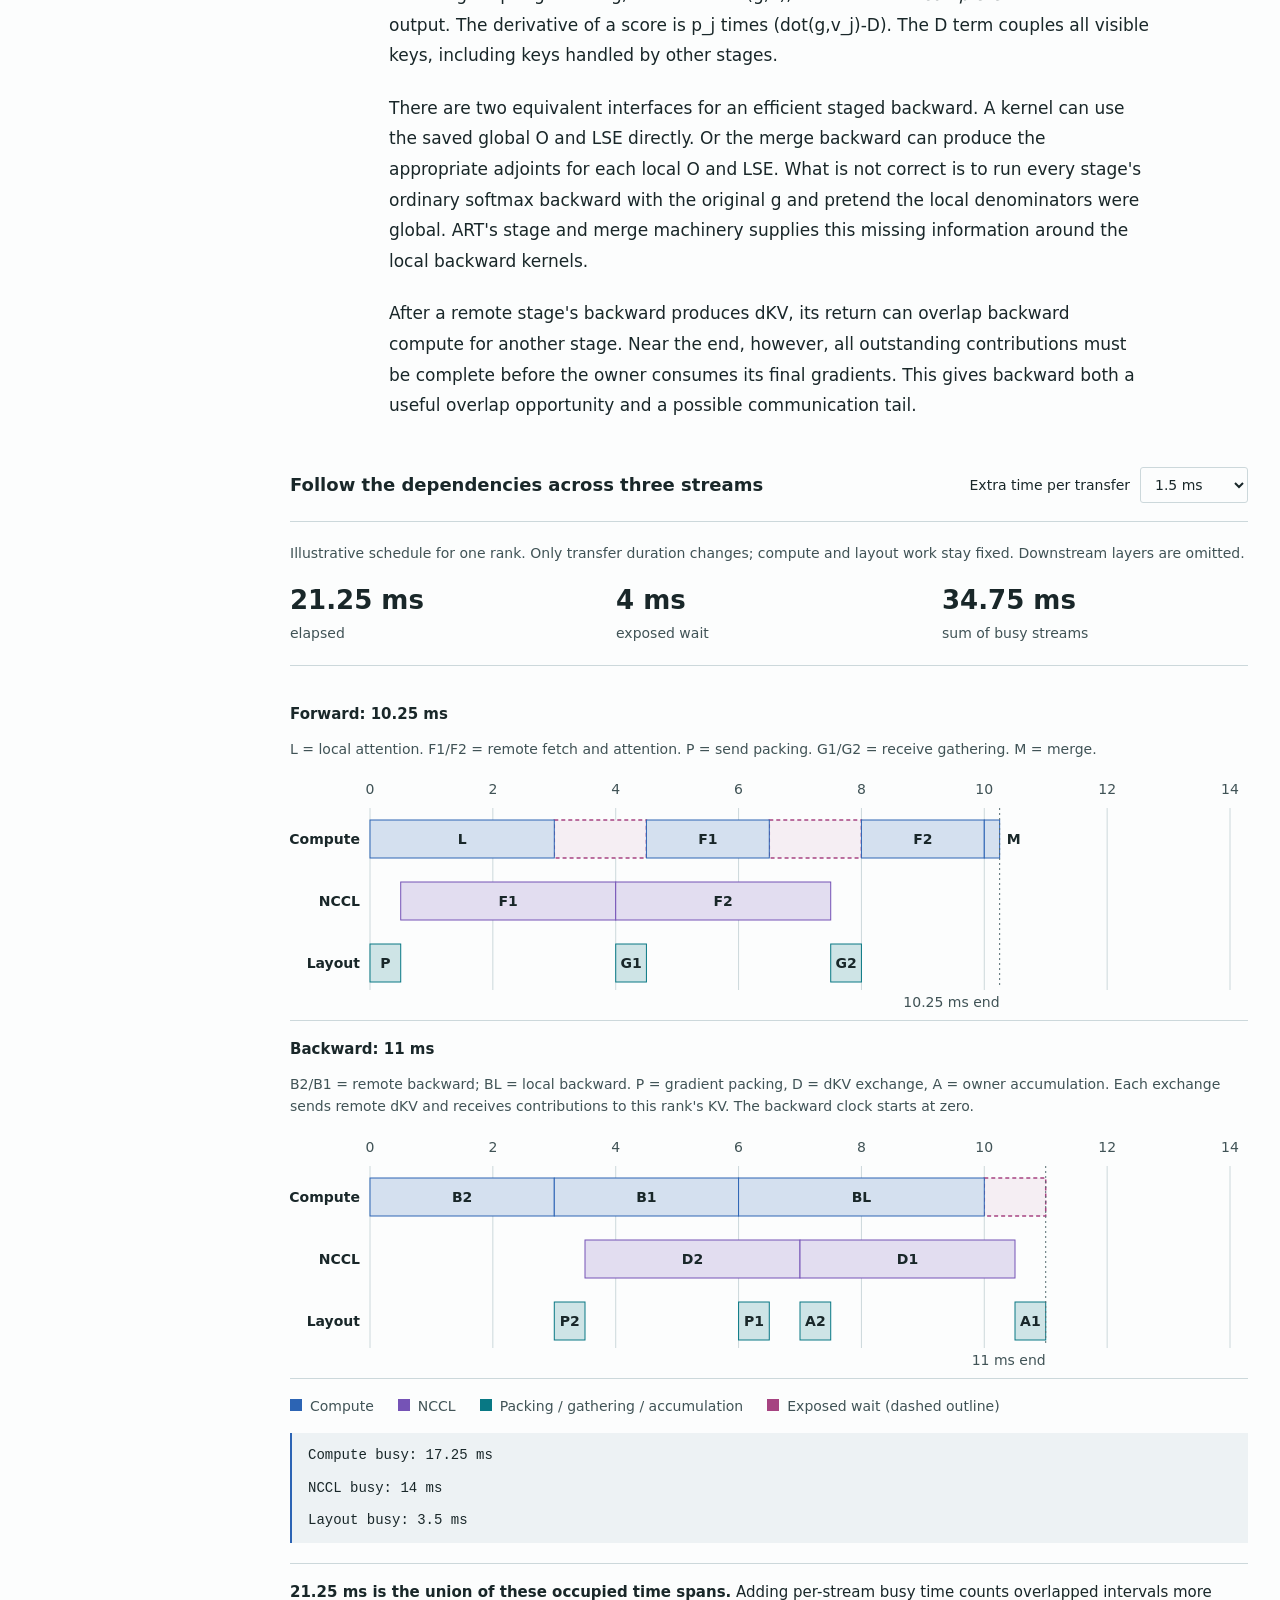
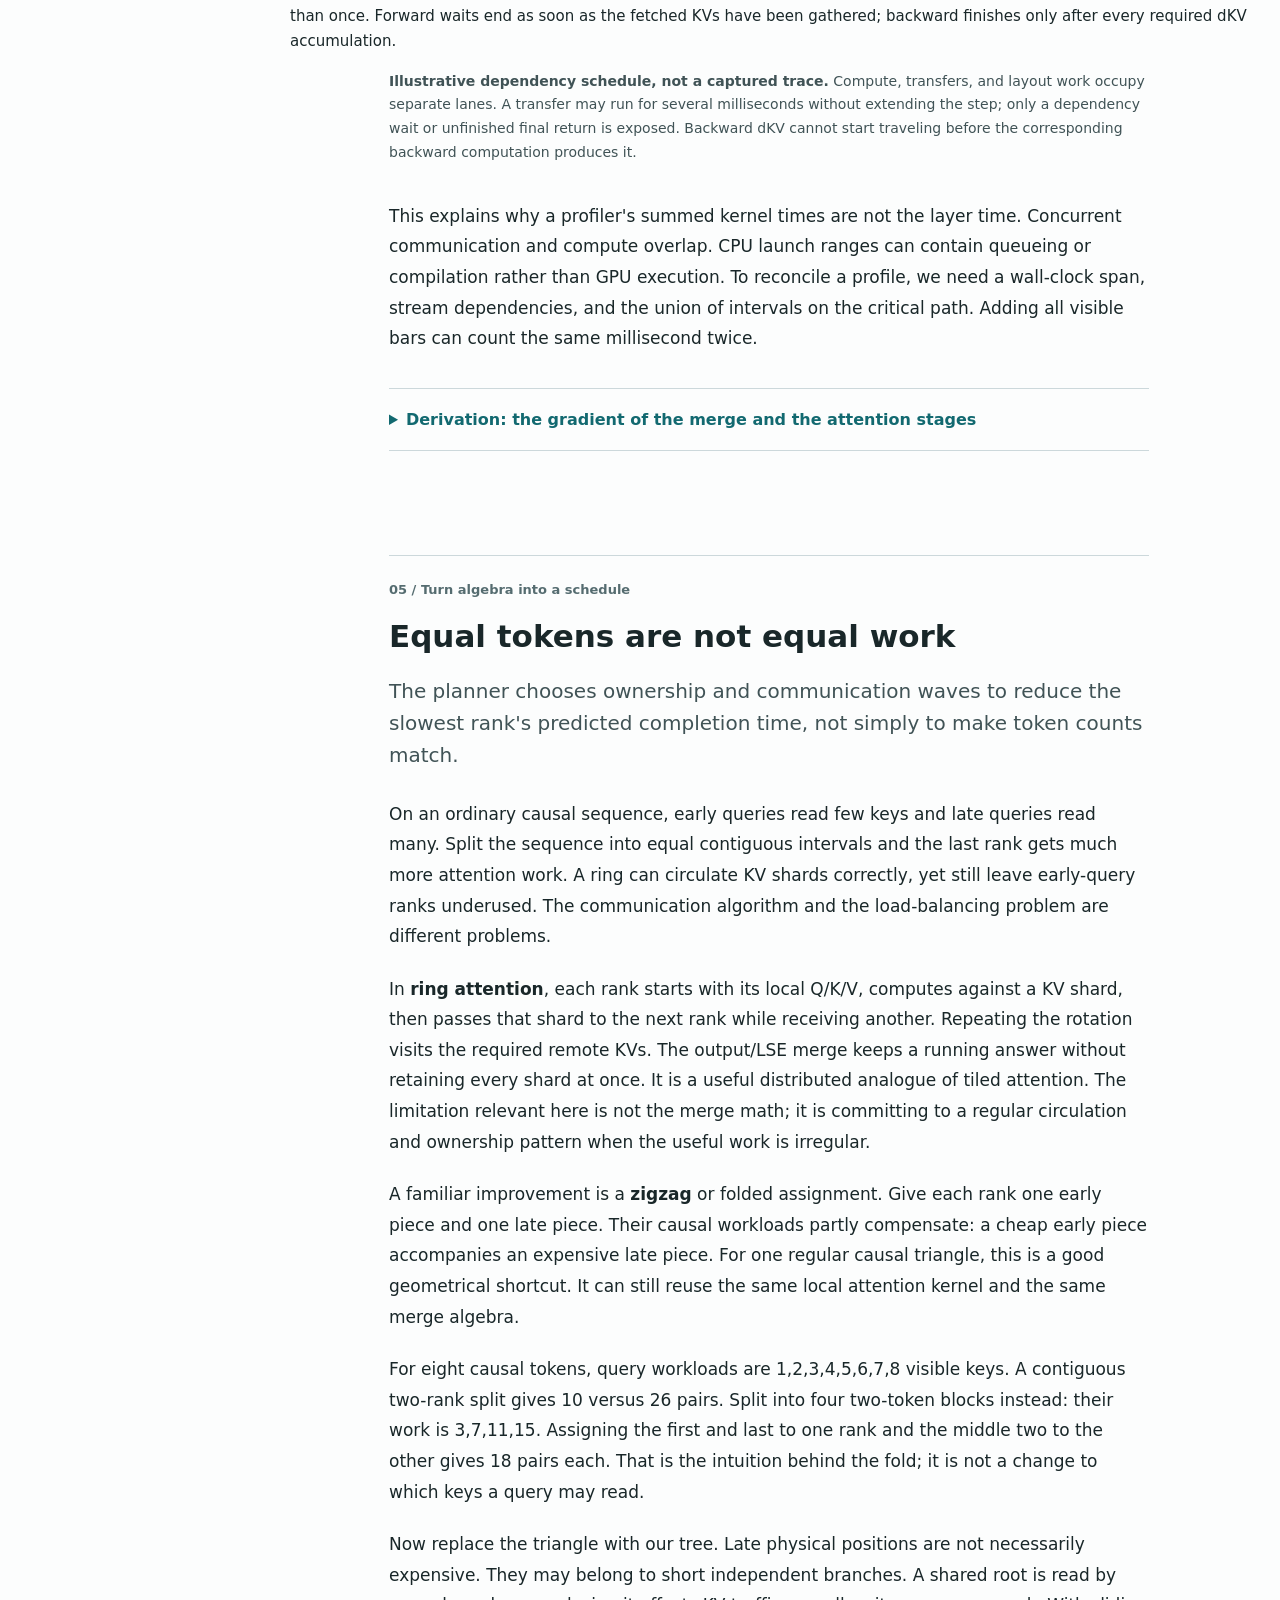
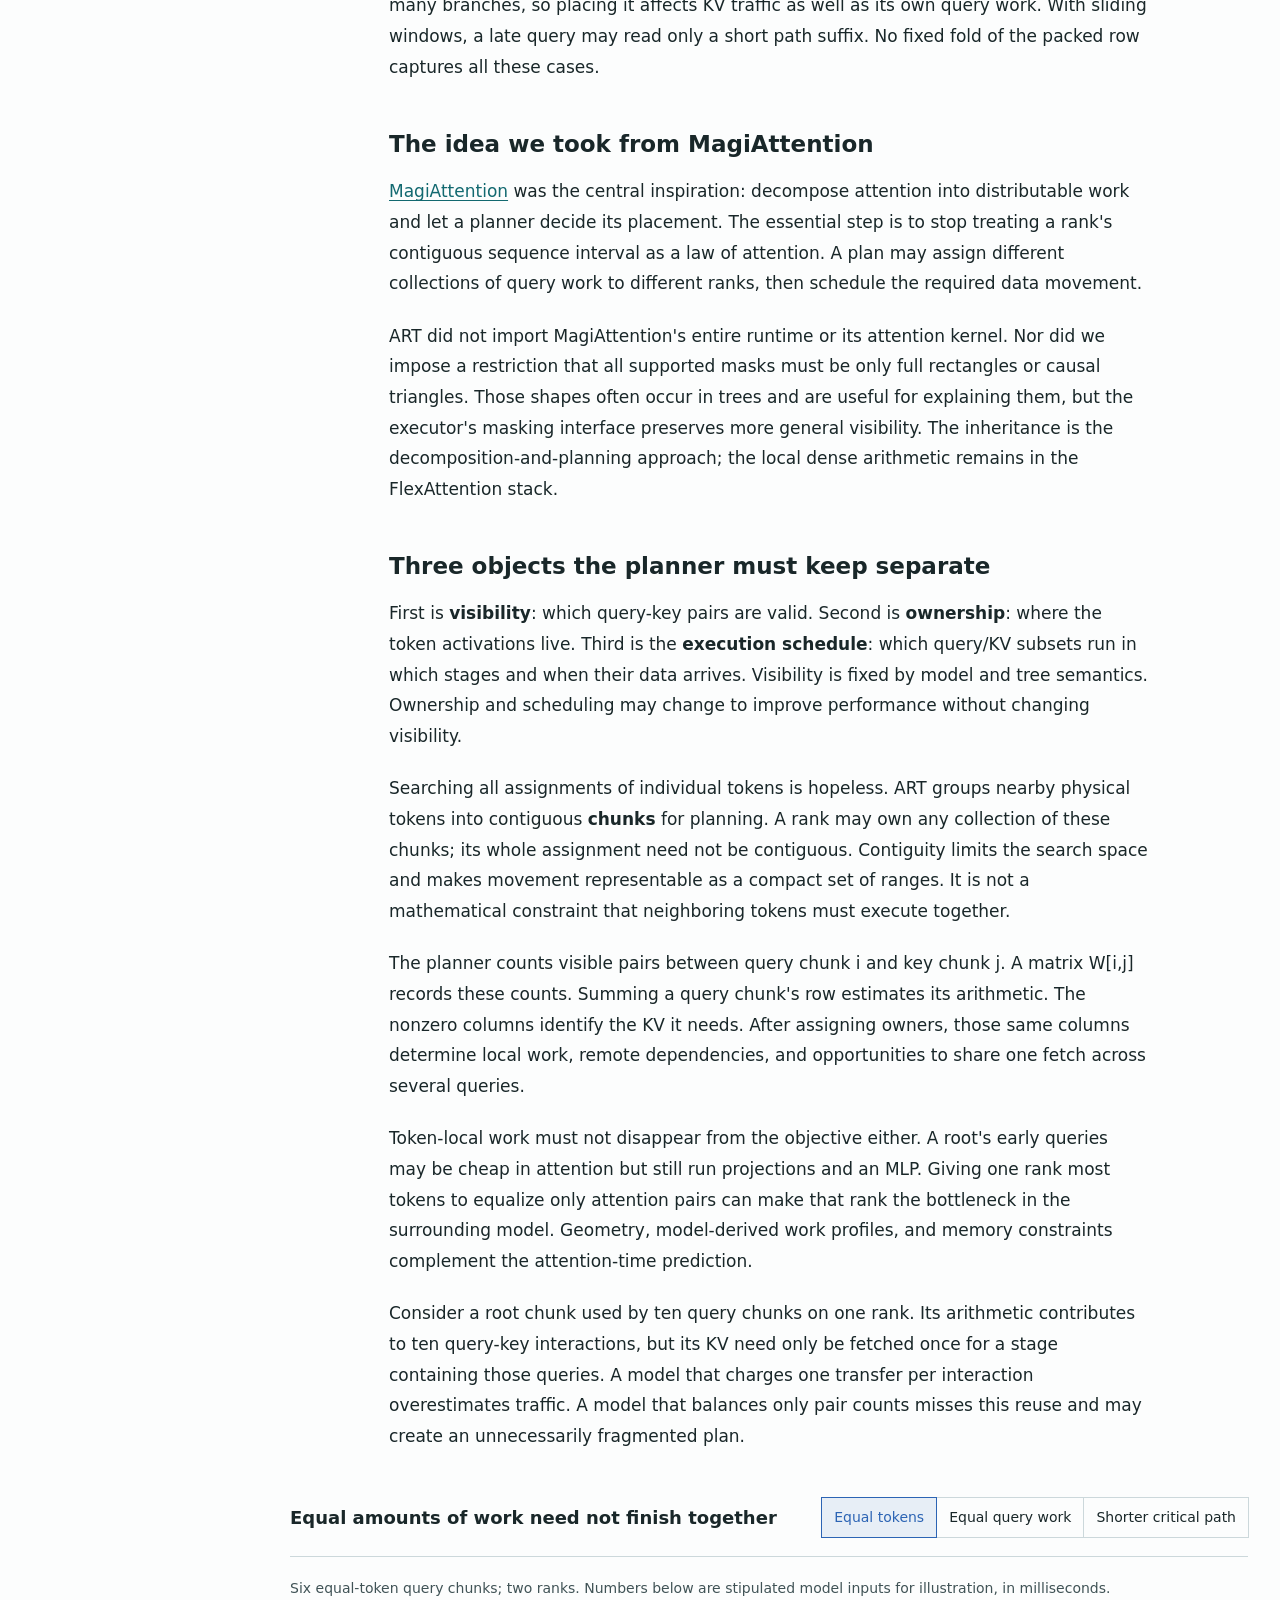
==== commit 7210e0ee: "Center visibility matrix labels and dots within cells" ====
--- a/posts/context-parallelism/index.html
+++ b/posts/context-parallelism/index.html
@@ -8,7 +8,7 @@
 <script>document.documentElement.dataset.theme = localStorage.getItem('theme') || (matchMedia('(prefers-color-scheme: dark)').matches ? 'dark' : 'light');</script>
 <script src="../../assets/js/theme.js"></script>
 <link rel="stylesheet" href="post.css?v=20260909b">
-<link rel="stylesheet" href="figures.css?v=20260909">
+<link rel="stylesheet" href="figures.css?v=20260909b">
 </head>
 <body>
 <a class="skip-link" href="#article">Skip to article</a>
--- a/posts/context-parallelism/figures.css
+++ b/posts/context-parallelism/figures.css
@@ -55,7 +55,7 @@
 .cpv .cpv-tree-branches > div:last-child::before { left: 0; border-left: 0; border-right: 1px solid var(--hairline); }
 .cpv .cpv-selected { outline: 2px solid var(--text-primary); outline-offset: 2px; }
 .cpv .cpv-matrix { width: 100%; border-collapse: separate; border-spacing: 3px; table-layout: fixed; font: 14px/1 var(--mono); }
-.cpv .cpv-matrix :is(th, td) { padding: 0; height: 30px; text-align: center; border: 0; font-size: 14px; color: var(--text-primary); }
+.cpv .cpv-matrix :is(th, td) { padding: 0; height: 30px; text-align: center; vertical-align: middle; border: 0; font-size: 14px; color: var(--text-primary); }
 .cpv .cpv-matrix th:first-child { font-family: var(--sans); }
 .cpv .cpv-matrix .cpv-visible { background: color-mix(in srgb, var(--color) 22%, var(--surface-page)); color: var(--color); }
 .cpv .cpv-invisible { background: var(--surface-code); color: var(--text-muted); }
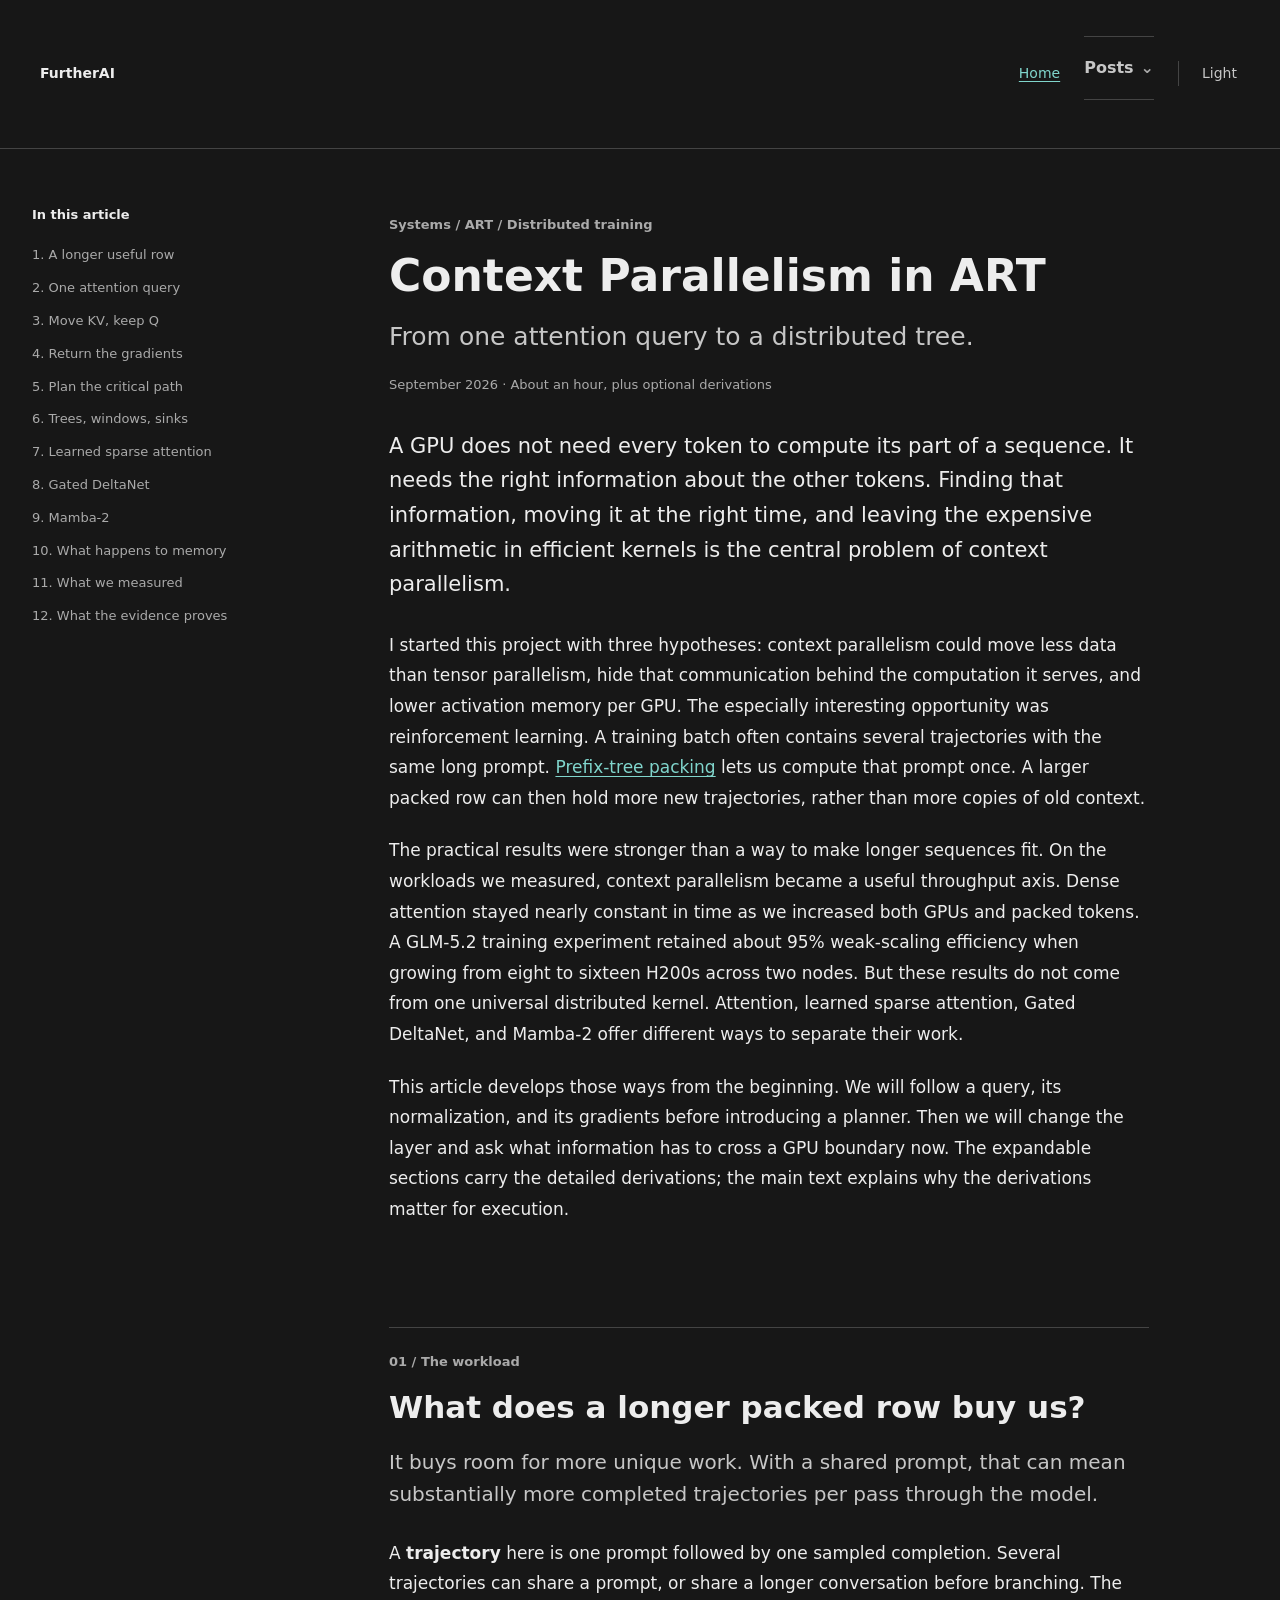
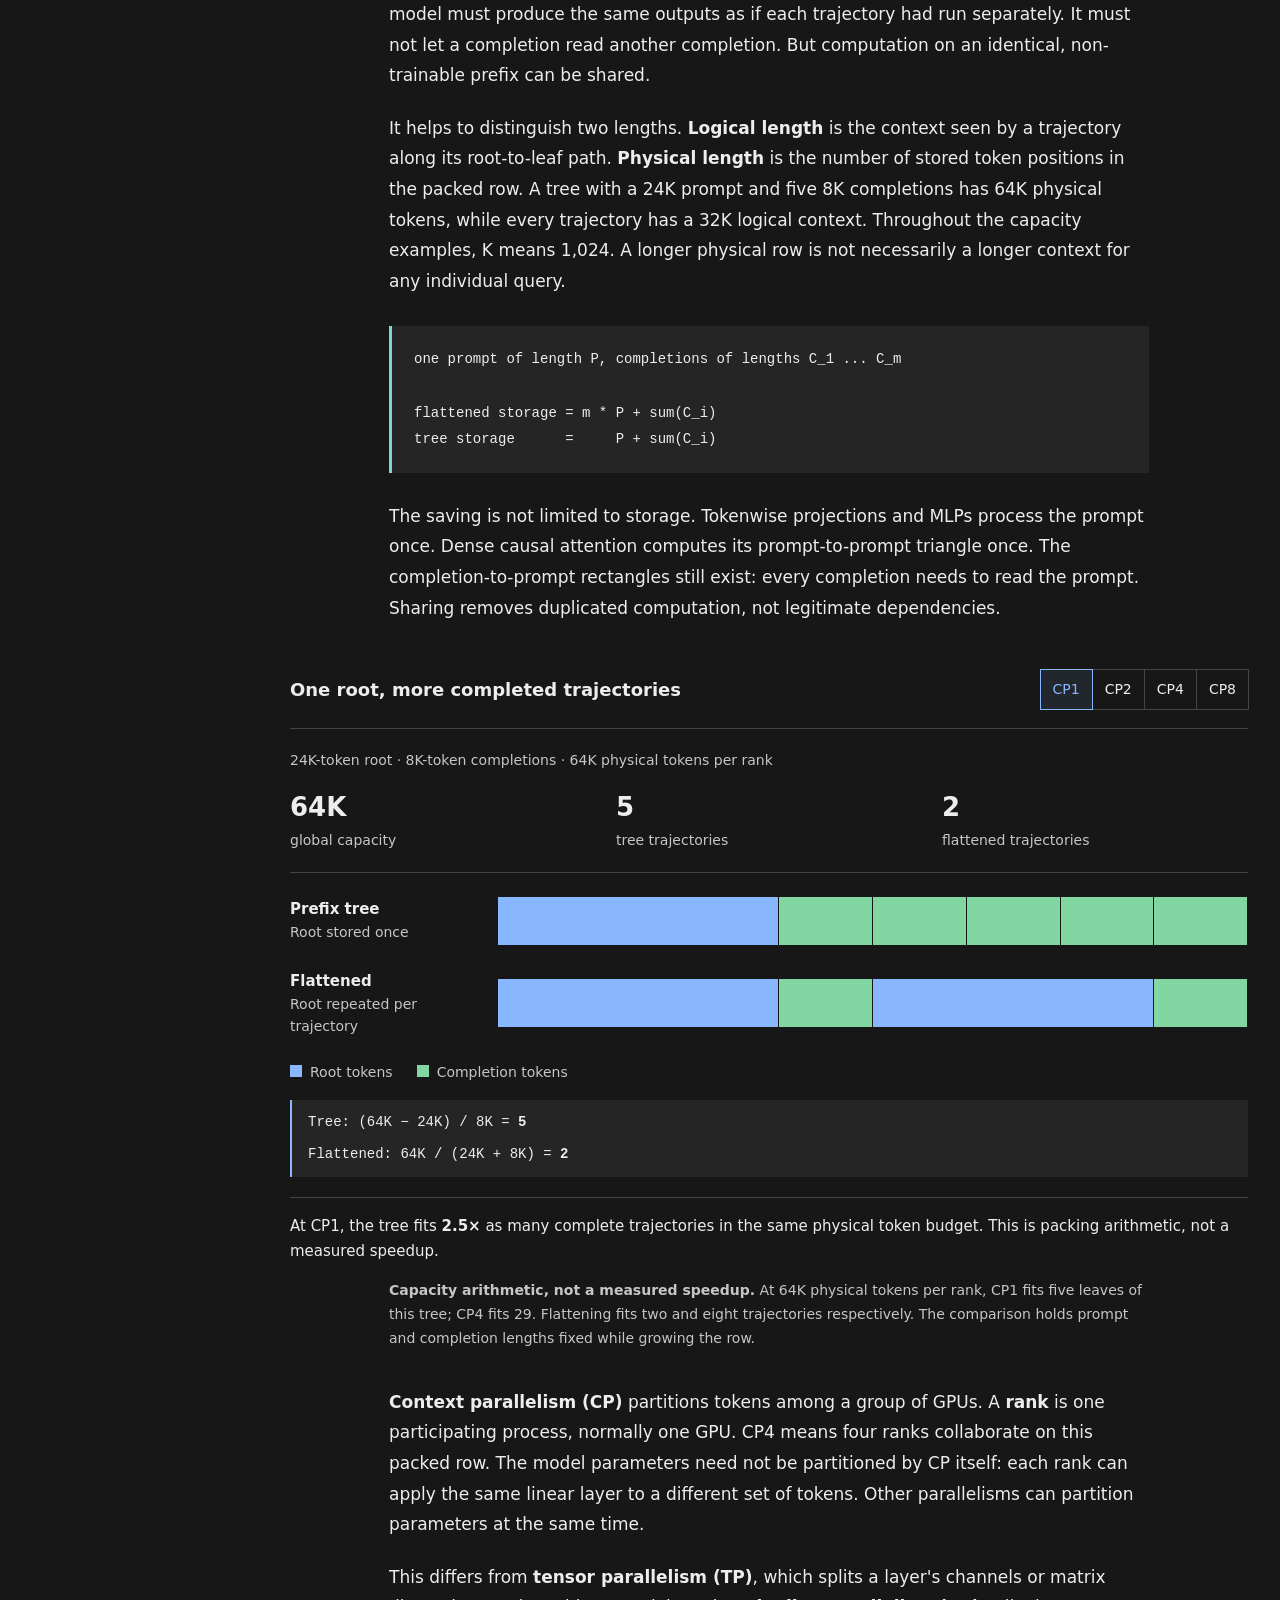
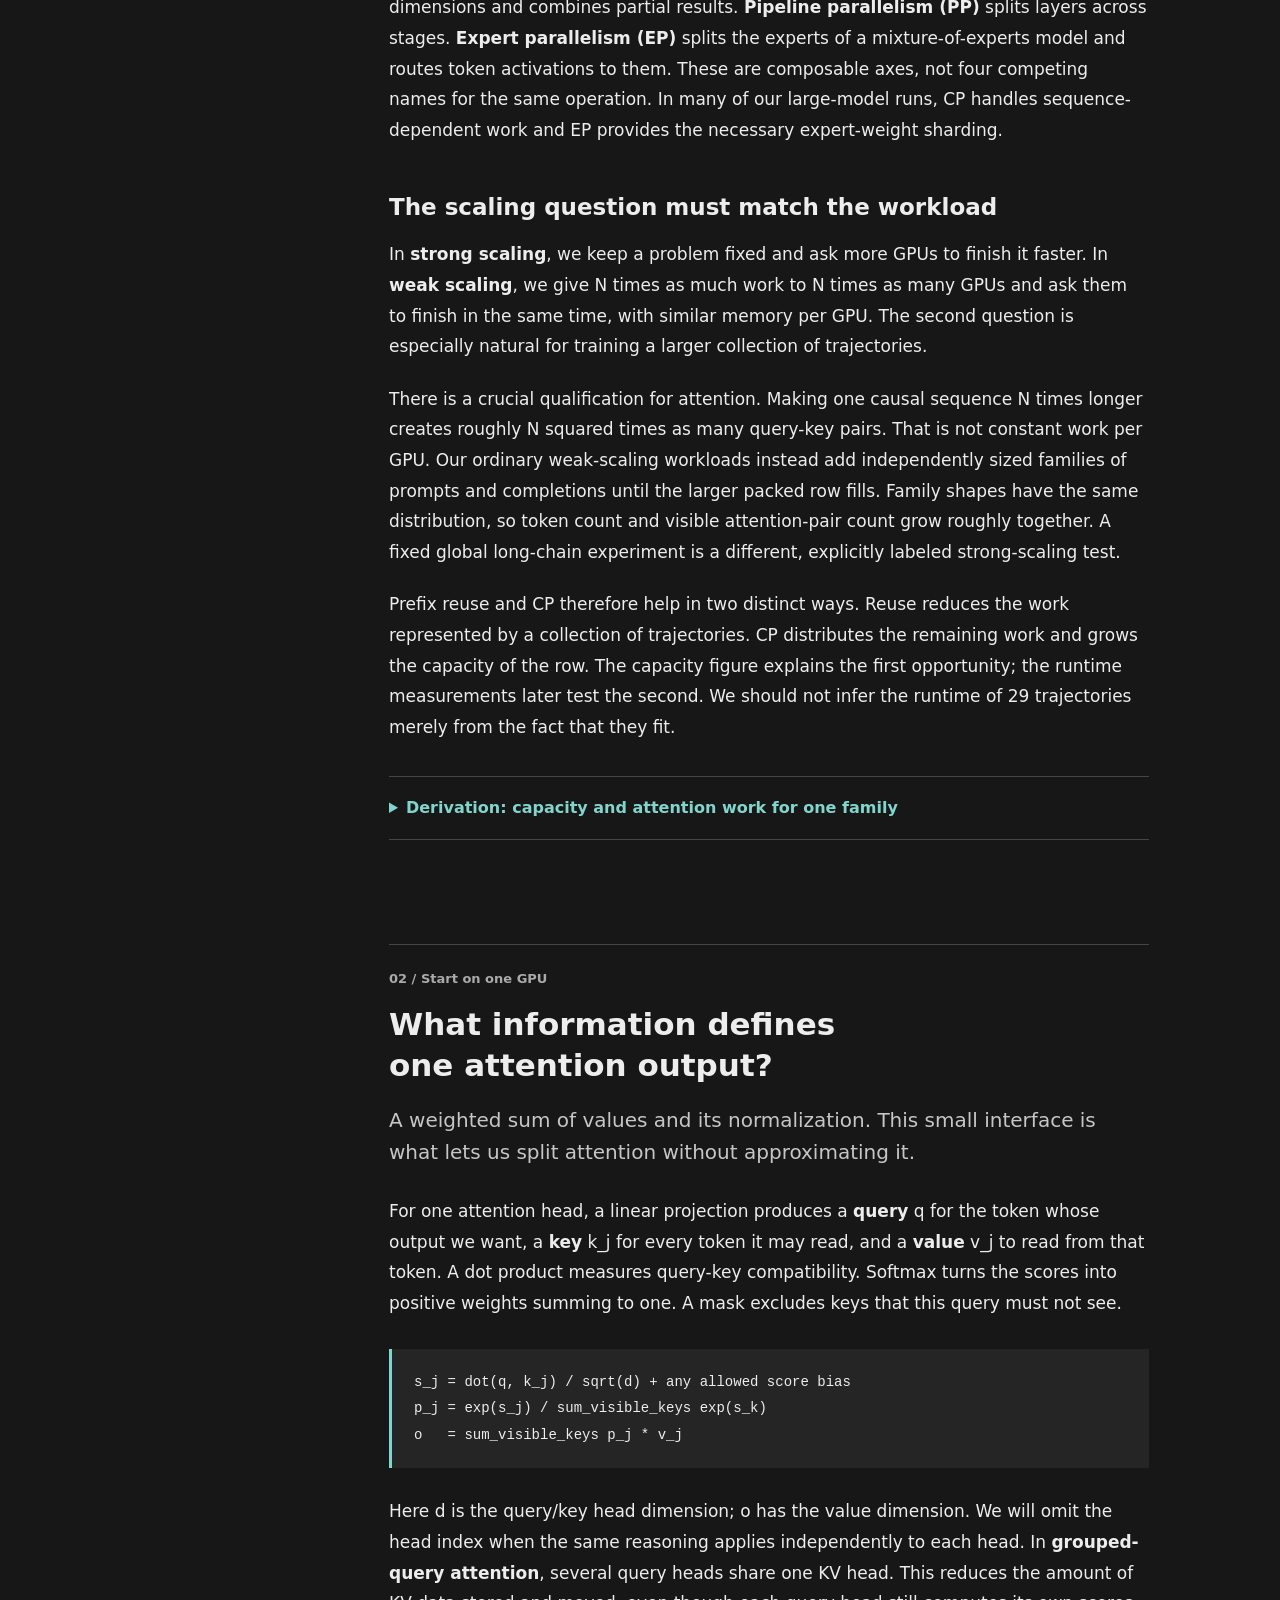
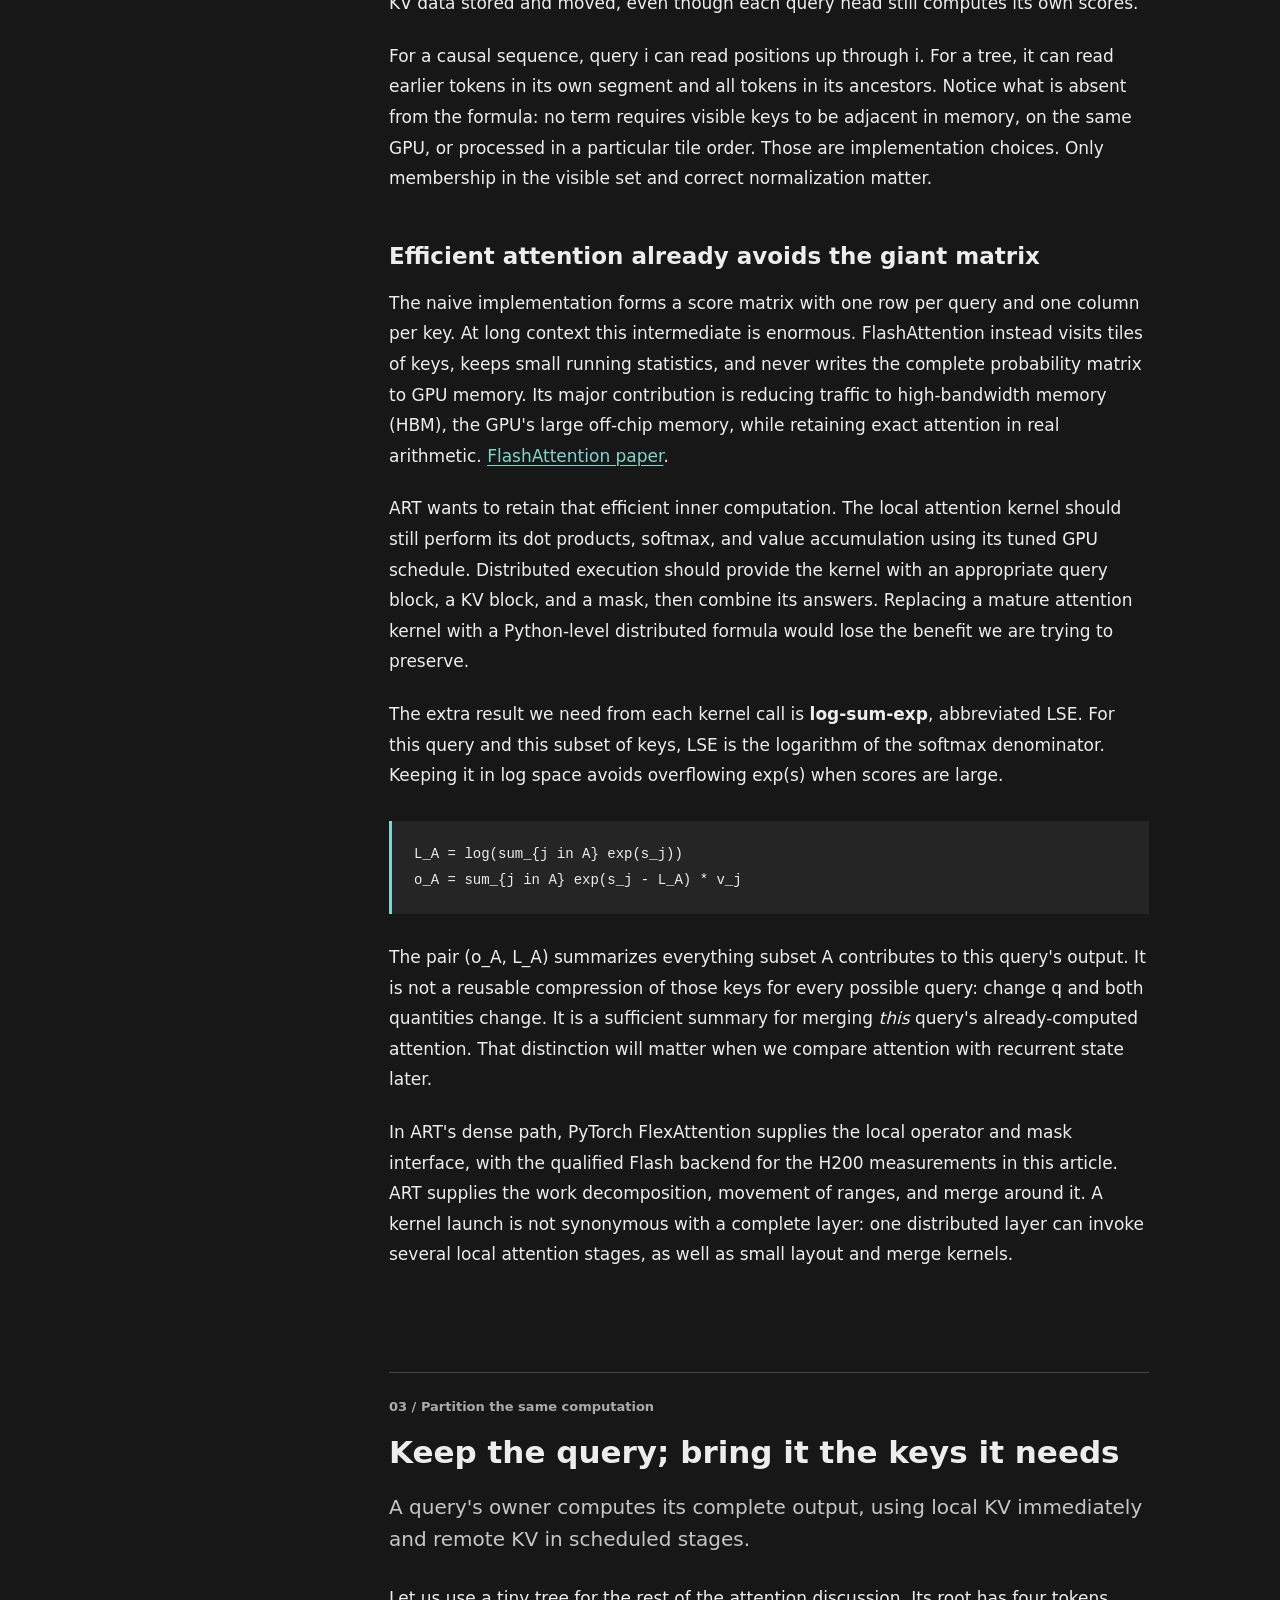
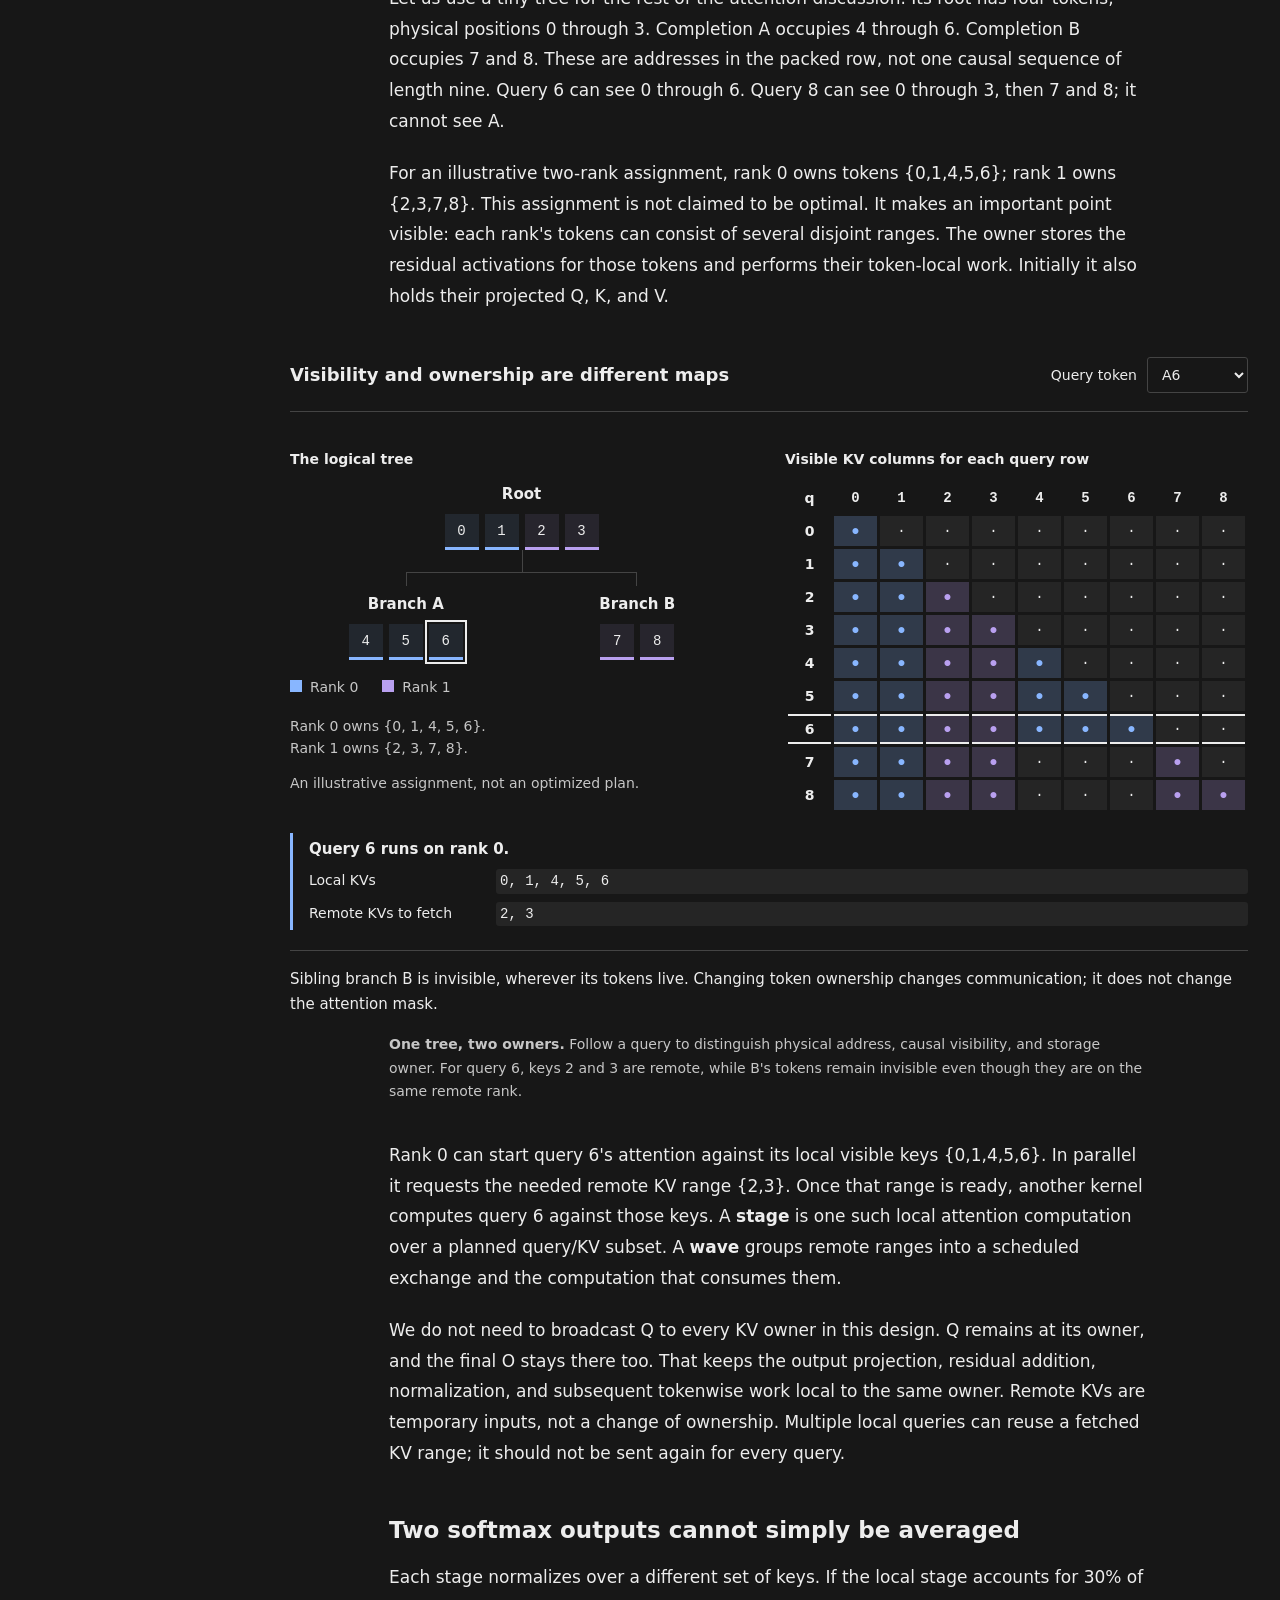
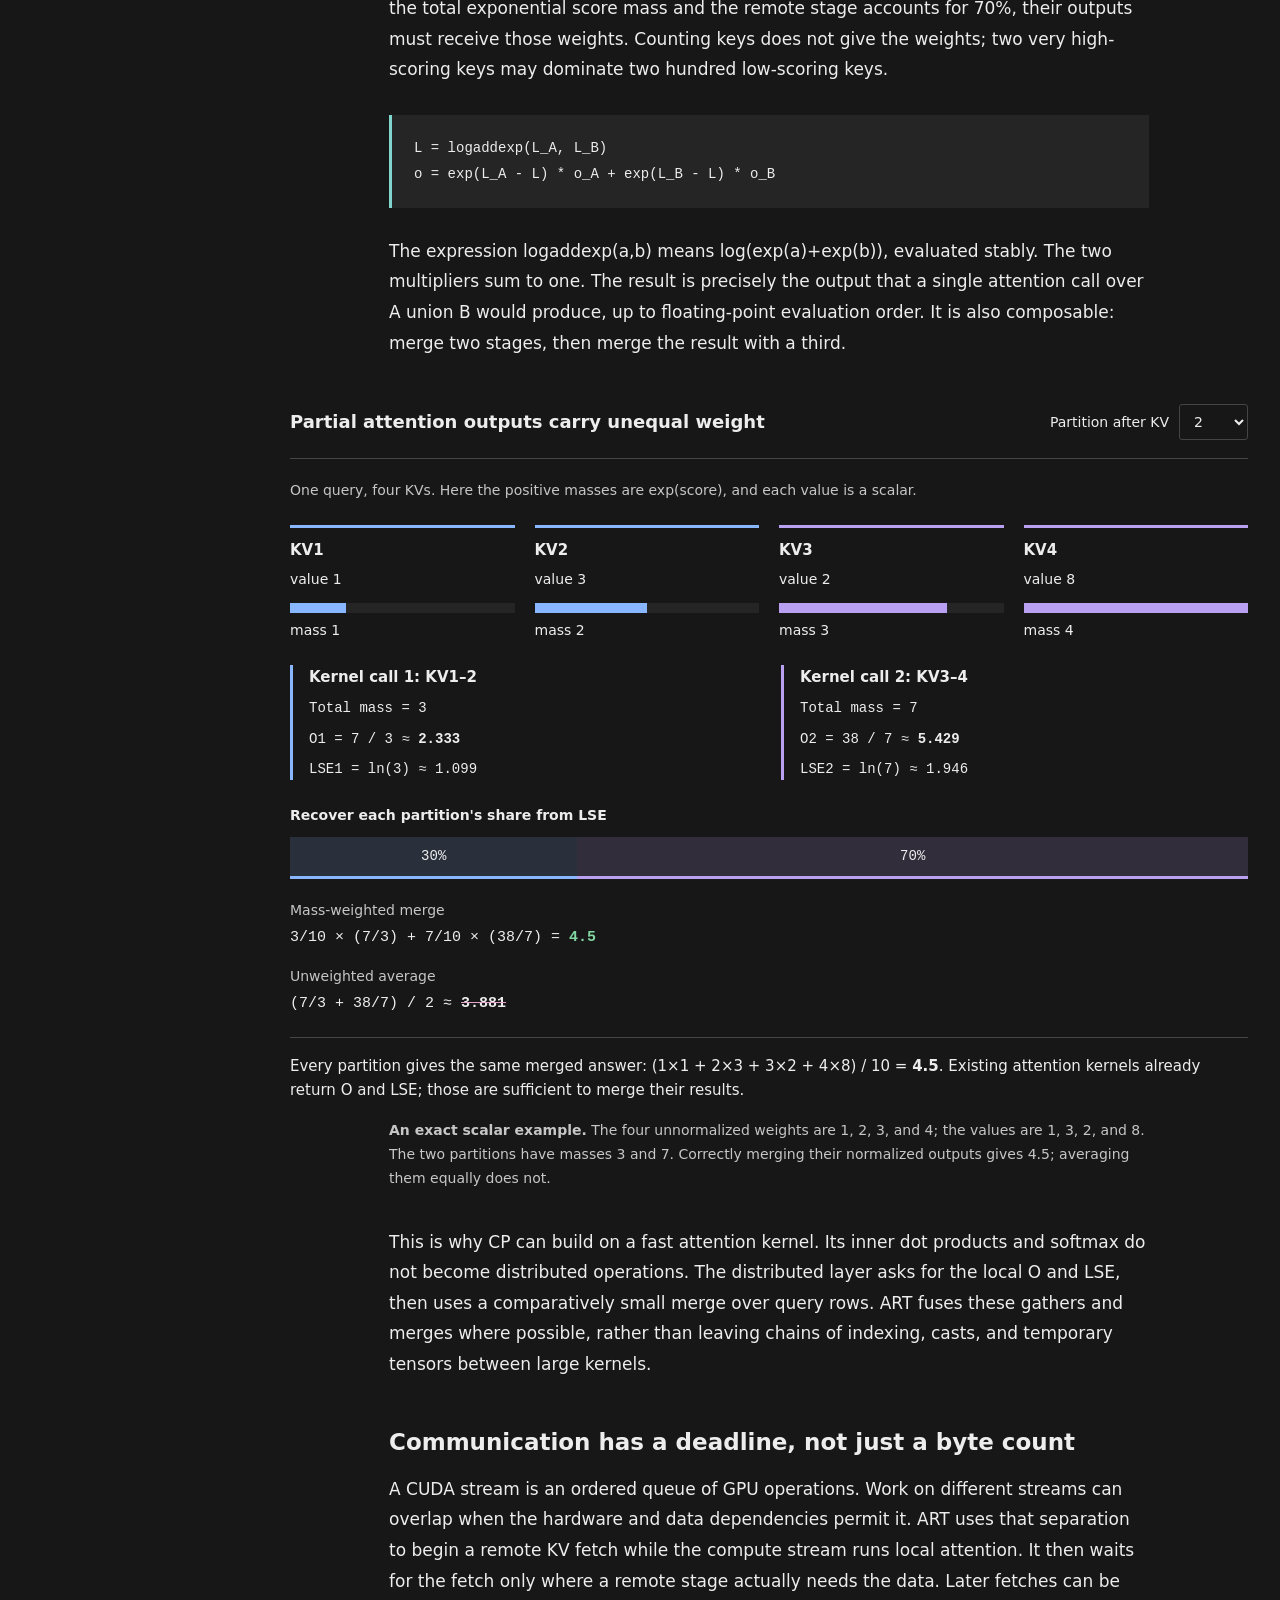
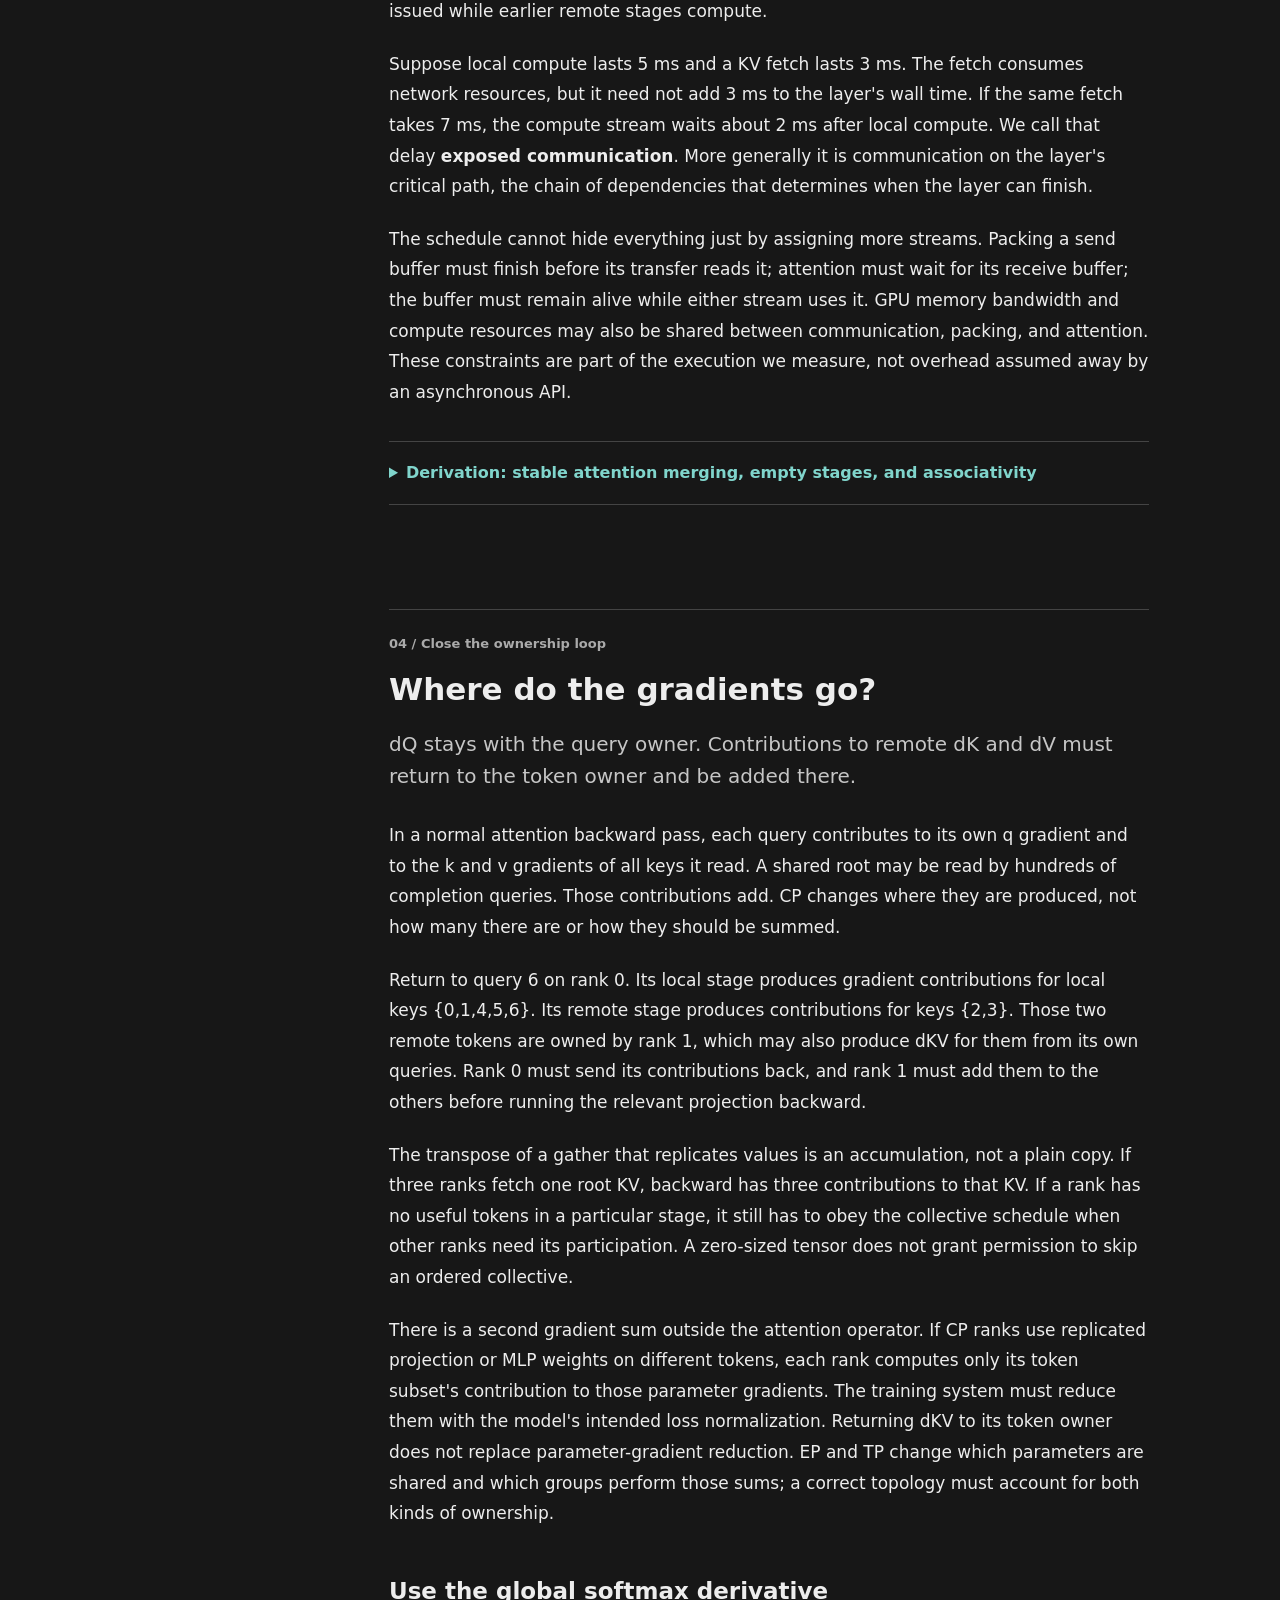
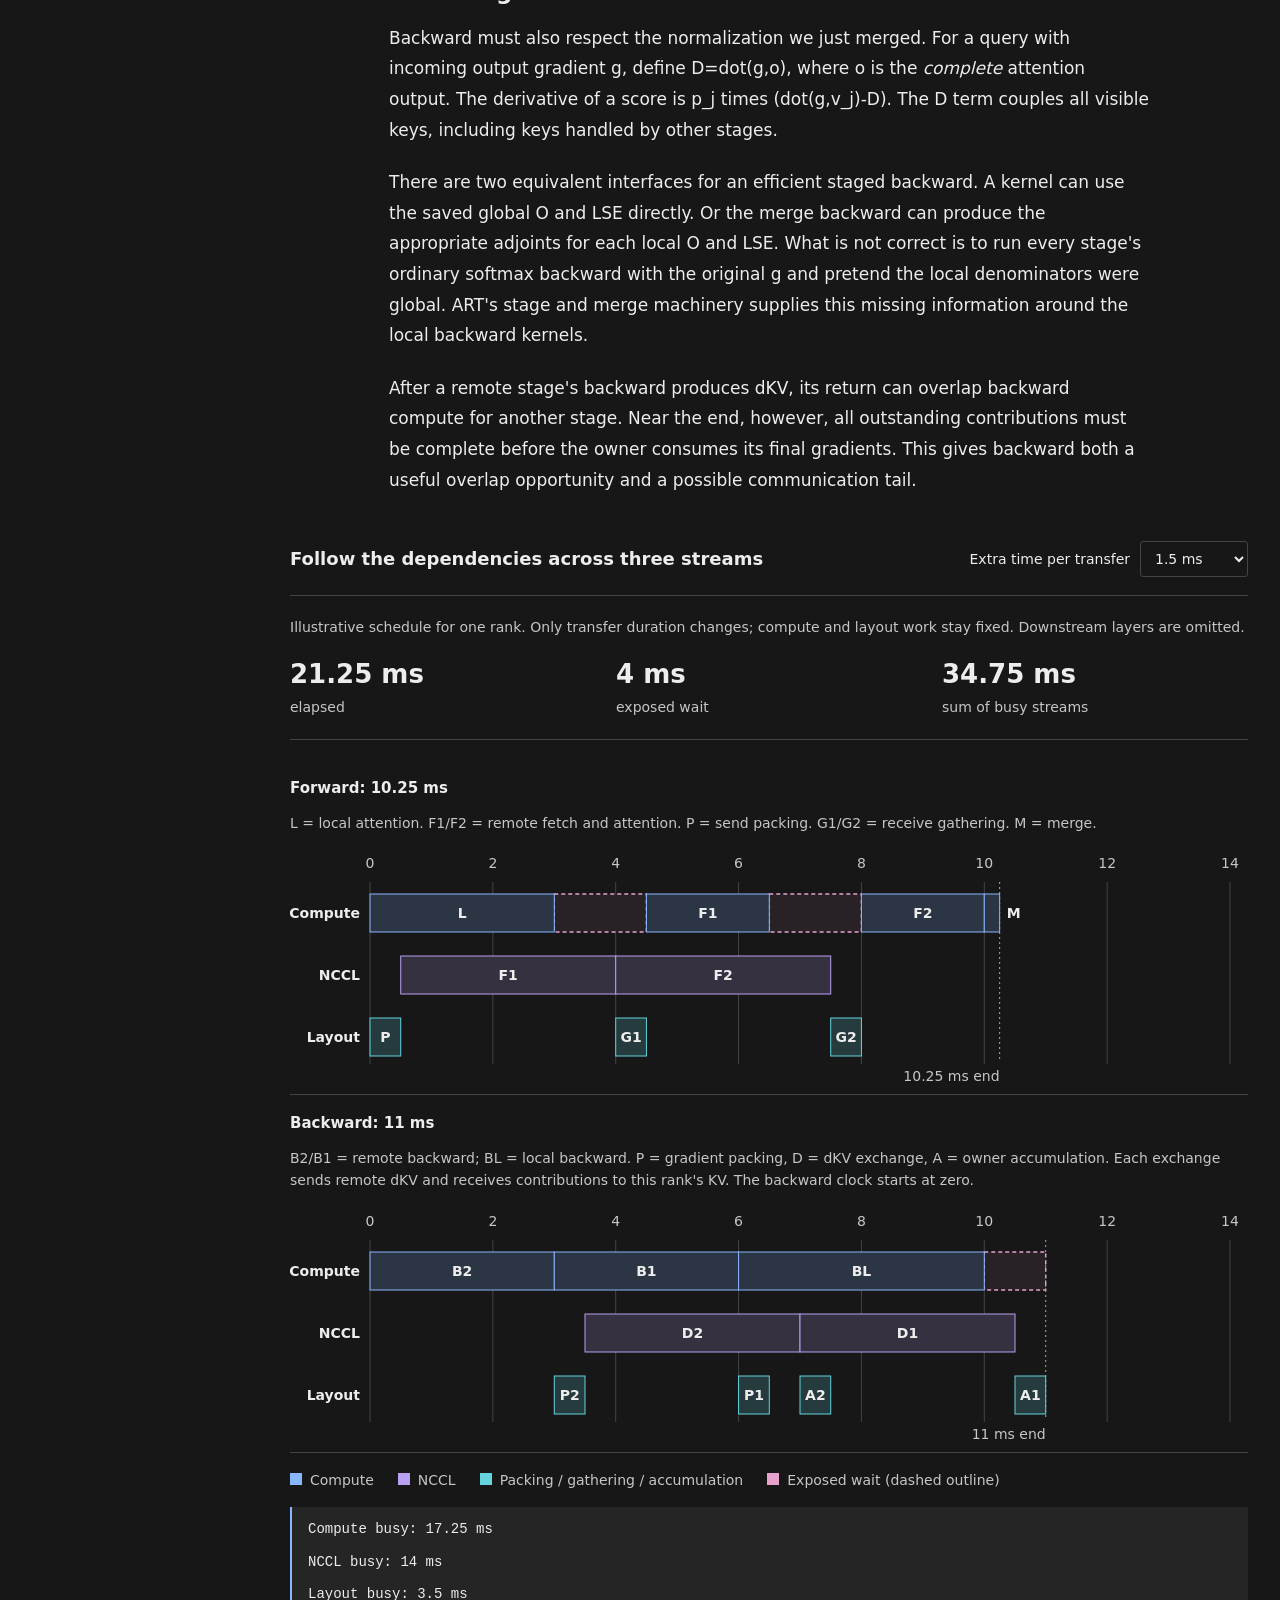
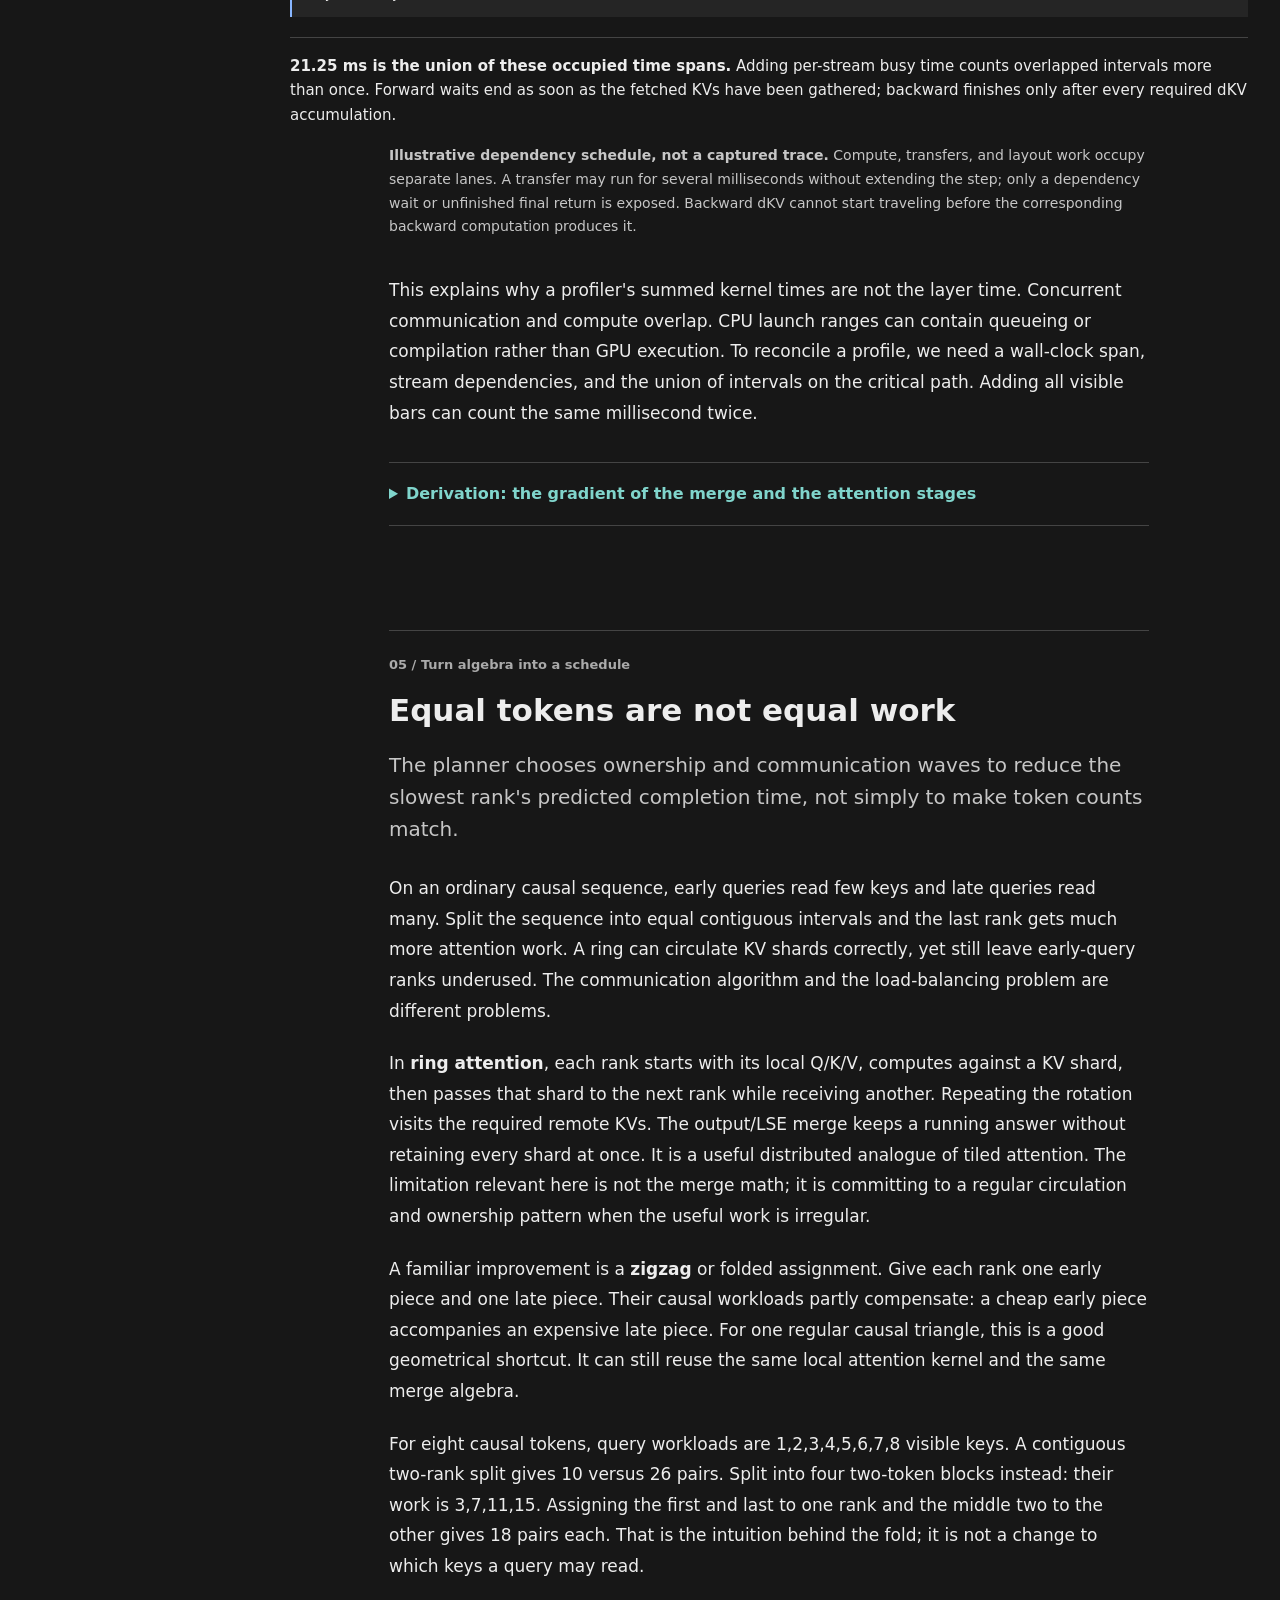
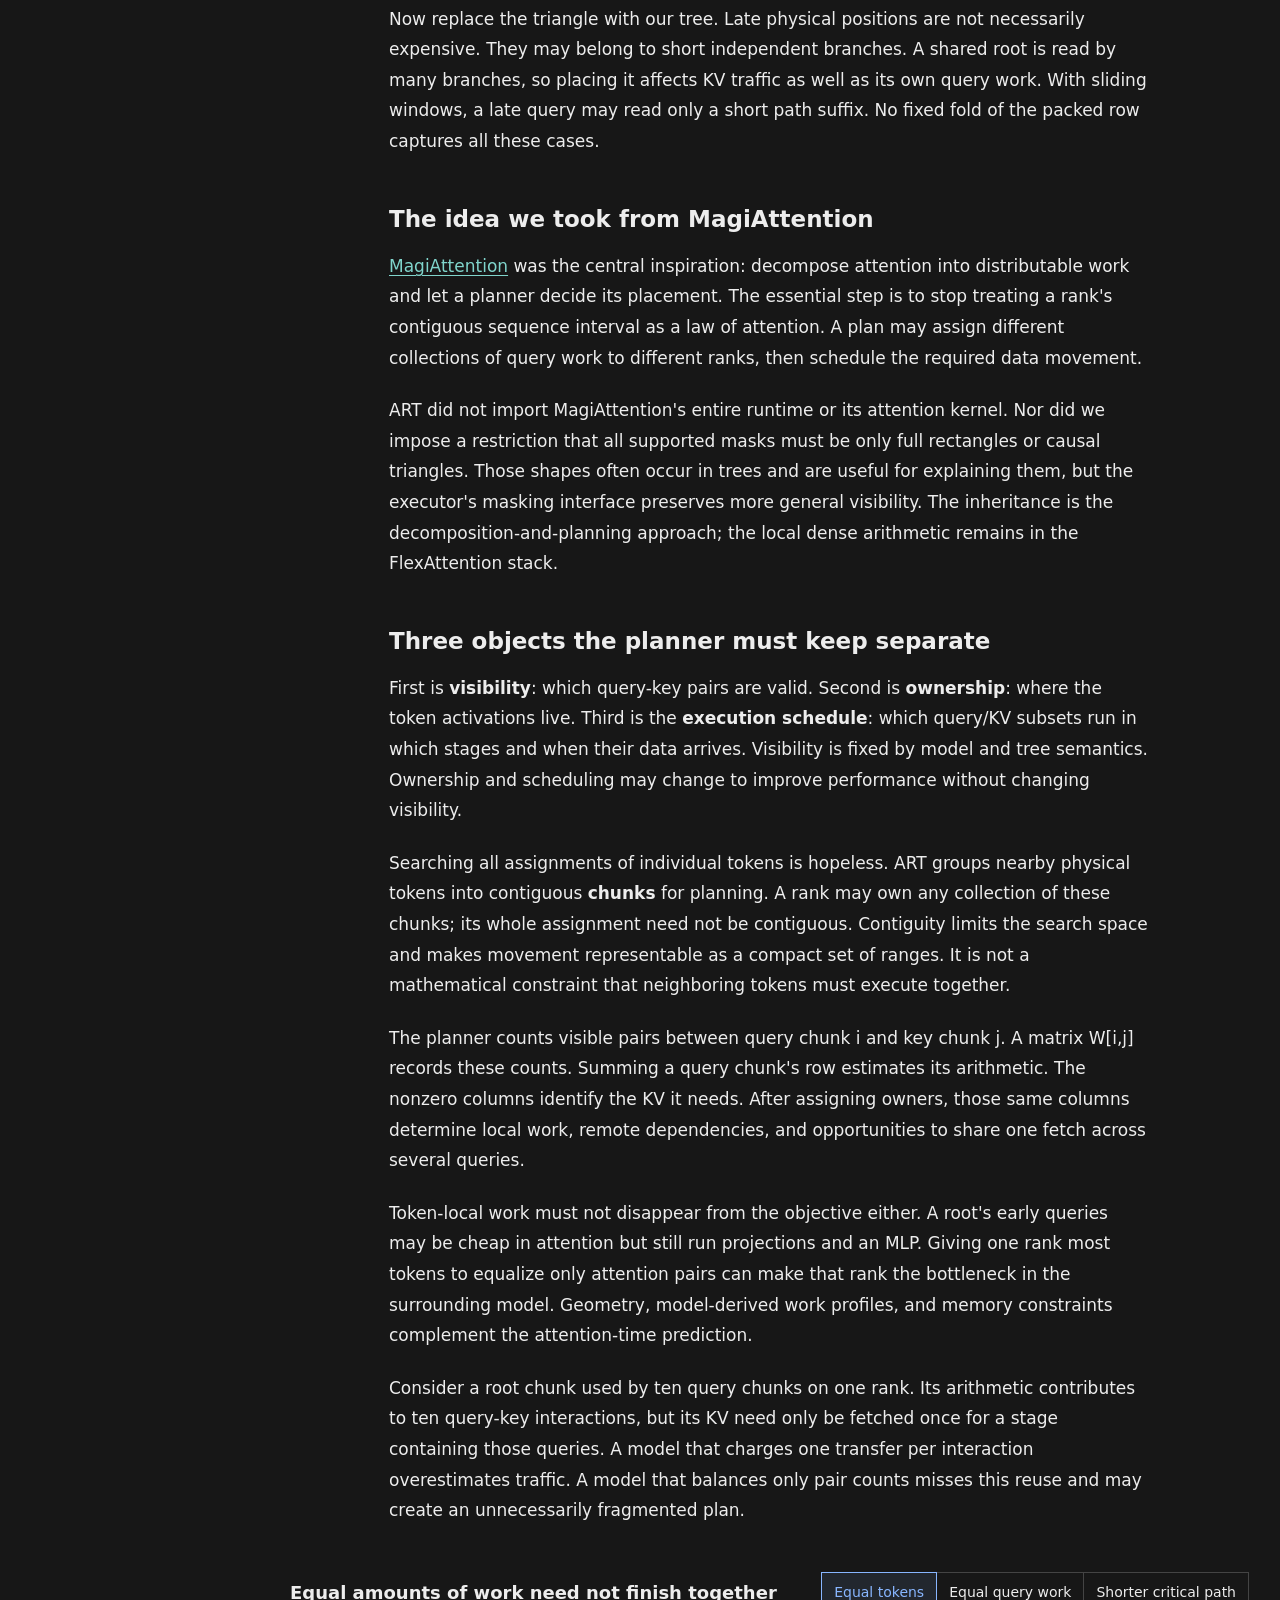
==== commit f1e1e7b1: "Unify blog navigation and neutral theme; widen prefix-tree article" ====
--- a/posts/context-parallelism/index.html
+++ b/posts/context-parallelism/index.html
@@ -9,10 +9,11 @@
 <script src="../../assets/js/theme.js"></script>
 <link rel="stylesheet" href="post.css?v=20260909b">
 <link rel="stylesheet" href="figures.css?v=20260909b">
+<link rel="stylesheet" href="../../assets/css/navigation.css">
 </head>
 <body>
 <a class="skip-link" href="#article">Skip to article</a>
-<header class="site-header"><a href="../../" class="brand">FurtherAI</a><nav aria-label="Site"><a href="../prefix-tree-packing/">Prefix-tree packing</a><a href="https://github.com/OpenPipe/ART">ART</a><button type="button" data-theme-toggle title="Switch color theme">Dark</button></nav></header>
+<header class="site-header"><a href="../../" class="brand">FurtherAI</a><nav aria-label="Site"><a href="../../">Home</a><details class="blog_posts"><summary>Posts</summary><nav class="post_menu" aria-label="Blog posts"><a href="../nn_parameterization/">Neural network parameterization</a><a href="../context-parallelism/" aria-current="page">Context parallelism in ART</a><a href="../prefix-tree-packing/">Prefix tree packing in ART</a></nav></details><button type="button" data-theme-toggle title="Switch color theme">Dark</button></nav></header>
 <div class="page-layout">
 <aside class="contents"><details class="contents-menu" open><summary>In this article</summary><nav aria-label="Contents">
 <p>In this article</p>
@@ -260,6 +261,10 @@
 
 selected_ids(i) = top_k visible j by index_score(i,j)</pre>
 <p>The expensive part is not only the final sparse operation. The indexer must inspect the query's visible candidates, score them, and select top-k. Its scoring and selection are separate from the softmax in the main attention. The architecture amortizes this work with <strong>IndexShare</strong>: a full-index layer computes routes and following shared-index layers reuse them. In this configuration the first three layers compute their own indices, followed by repeating groups of one full-index layer and three shared-index layers. Shared layers reuse token choices, not another layer's KV values.</p>
+<h3>Two attention-like operations, two different planning costs</h3>
+<p>The indexer is essentially a smaller attention scoring operation: queries compare against visible keys. Its distributed execution therefore follows the same pattern as dense attention. Keep queries with their owners, bring in candidate keys in stages, compute local query&ndash;key scores, and combine stage results. What is combined differs: the indexer merges top-k candidates rather than softmax outputs and their log-normalizers. It does not compute an attention-weighted sum of values.</p>
+<p>The subsequent sparse MLA has a different work shape. Once a query has at least k visible candidates, it attends to k selected keys whether its tree path contains 5,000 or 50,000 tokens. Its main attention work is approximately fixed per query, rather than proportional to the visible area of the prefix tree. Queries with fewer than k eligible keys are the exception. The indexer still pays to score the eligible candidates; selecting a fixed number does not make that search fixed-cost.</p>
+<p>A planner must account for both terms: candidate-scoring work on full-index layers, and selected-key attention work on every layer. Balancing only visible query&ndash;key area can leave the sparse operation unbalanced, because equal areas can contain very different numbers of queries. Nor can we reuse dense attention's stage splits unchanged for the sparse operation: the selected keys can be distributed very unevenly among those stages. ART retains the staged search, but assembles the selected address space for the main sparse kernel, as described below.</p>
 <pre class="equation">hidden tokens
   -> Q / compressed-KV projections
   -> full layer: score candidates and choose token IDs
@@ -303,13 +308,16 @@
 <p>The positional contribution is retained separately. With an additional rotary query/key pair, the score is a sum of a latent dot product and a positional dot product. Concatenating the transformed latent query with the rotary query, and c_j with the rotary key, lets the kernel compute that sum as one dot product. The model's scale factor still follows its intended score convention, not an arbitrary rescaling based on the new stored width.</p>
 <p>The sparse index list only restricts which j participate. It does not change either linear identity, so the same absorbed representation works across a prefix-tree CP stage layout. Backward differentiates the latent attention, query transform, and value expansion, while the selected-token routing follows the architecture's indexer contract.</p>
 </div></details>
-<p class="source">Implementation evidence: <a href="https://github.com/OpenPipe/ART/commit/f4058260">combined-KV execution</a>, <a href="https://github.com/OpenPipe/ART/commit/979b02de">dynamic grouped indexer and dKV work</a>; architecture and runtime at the <a href="https://github.com/OpenPipe/ART/tree/e932bff638d9efe46db73ace334656181c302544/src/art/megatron/glm52">GLM source snapshot</a>.</p>
+<p class="source">Implementation evidence: <a href="https://github.com/OpenPipe/ART/commit/f4058260bc79acbd0d9c65f959e73ebe13f215d2">combined-KV execution</a>, <a href="https://github.com/OpenPipe/ART/commit/979b02de2e1534125e244c97afb703b55ab86529">dynamic grouped indexer and dKV work</a>; architecture and runtime at the <a href="https://github.com/OpenPipe/ART/tree/e932bff638d9efe46db73ace334656181c302544/src/art/megatron/glm52">GLM source snapshot</a>.</p>
 </section>
 <section id="gdn">
 <p class="section-number">08 / Change what represents the past</p>
-<h2>Gated DeltaNet: a recurrence need not become a rank pipeline</h2>
+<h2>Gated DeltaNet context parallelism</h2>
 <p class="section-answer">A token shard can compute its effect on an unknown incoming state. These effects compose, letting ranks do most of their local work concurrently.</p>
+<p>So far, every distributed operation has let a query inspect individual keys, either all visible keys or a learned subset. GDN changes that interface. There is no list of past KV rows to fetch and no softmax output to merge. Instead, each token reads and updates a fixed-size state. To distribute this layer, we need to understand what information crosses a token-shard boundary and how to compute it without serializing the ranks.</p>
 <p>Qwen3.5 mixes ordinary attention with <strong>Gated DeltaNet (GDN)</strong> layers. An attention layer keeps access to individual past keys and values. GDN compresses the past into a finite matrix state. That makes its token-dependent work linear in sequence length for fixed model dimensions, but a literal reading of its recurrence appears to introduce a sequential dependency at every token.</p>
+<p>We will separate three problems: how the single-GPU kernel avoids a token-by-token loop, how its state transformations compose across GPUs, and how the prefix tree lets independent branches share an initial state without sharing their subsequent updates. The short convolution around the recurrence has a separate, much smaller boundary dependency. Together these give us a distributed GDN layer, not an attention algorithm applied to a different kernel.</p>
+<h3>What a GDN token does to the state</h3>
 <p>For one head, write the state S as a d_k by d_v matrix. A key k selects a direction in its key dimension, and k-transpose times S reads the value currently associated with that direction. Each new token has a query q, a key k, a value v, a decay alpha, and a write strength beta. First decay the old state, then correct its prediction of v in the direction k:</p>
 <pre class="equation">S_pre = alpha * S_previous
 delta = beta * (v - S_pre^T k)
@@ -430,7 +438,7 @@
 <p>For the scalar-decay state equation, unrolling a chunk gives a weighted sum of writes with weights equal to products of intervening a_t. SSD exploits the structure of this matrix instead of forming a general dense sequence-by-sequence attention matrix. ART does not need to invent another SSD realization to use CP; it supplies full token order for a head shard and the correct tree boundary states to the established kernel.</p>
 <p>The z gate has no role in that recurrence, so transporting it would add bytes without enabling any earlier compute. This is an example of choosing the communication boundary from actual data dependencies rather than indiscriminately exchanging either all hidden activations or every projected channel.</p>
 </div></details>
-<p class="source">Qualified source: <a href="https://github.com/OpenPipe/ART/tree/4013796f96/src/art/megatron/mamba">Nemotron tree operator and exchanges</a>, <a href="https://github.com/OpenPipe/ART/pull/819">implementation and validation PR</a>.</p>
+<p class="source">Qualified source: <a href="https://github.com/OpenPipe/ART/tree/4013796f9695f63bf4c8db8ceee759ae4fe0306c/src/art/megatron/mamba">Nemotron tree operator and exchanges</a>, <a href="https://github.com/OpenPipe/ART/pull/819">implementation and validation PR</a>.</p>
 </section>
 <section id="memory">
 <p class="section-number">10 / Account for the whole rank</p>
--- a/assets/css/navigation.css
+++ b/assets/css/navigation.css
@@ -0,0 +1,7 @@
+.blog_posts{position:relative;font:13px/1.5 var(--sans);text-align:left;z-index:10}
+.blog_posts summary{cursor:pointer;list-style:none;color:var(--text-secondary);white-space:nowrap}
+.blog_posts summary::-webkit-details-marker{display:none}.blog_posts summary::after{content:'⌄';margin-left:7px;color:var(--text-muted)}
+.blog_posts summary:focus-visible{outline:2px solid var(--accent);outline-offset:5px}
+.blog_posts .post_menu{position:absolute;right:0;top:calc(100% + 12px);display:grid;gap:3px;width:min(290px,calc(100vw - 40px));padding:9px;margin:0;border:1px solid var(--hairline);border-radius:8px;background:var(--surface-card);box-shadow:0 12px 30px #0002;align-items:stretch}
+.blog_posts .post_menu a{display:block;white-space:normal;padding:10px 12px;border-radius:4px;font:13px/1.5 var(--sans);color:var(--text-secondary);text-decoration:none}
+.blog_posts .post_menu a:hover,.blog_posts .post_menu a[aria-current=page]{background:var(--surface-code);color:var(--text-primary)}
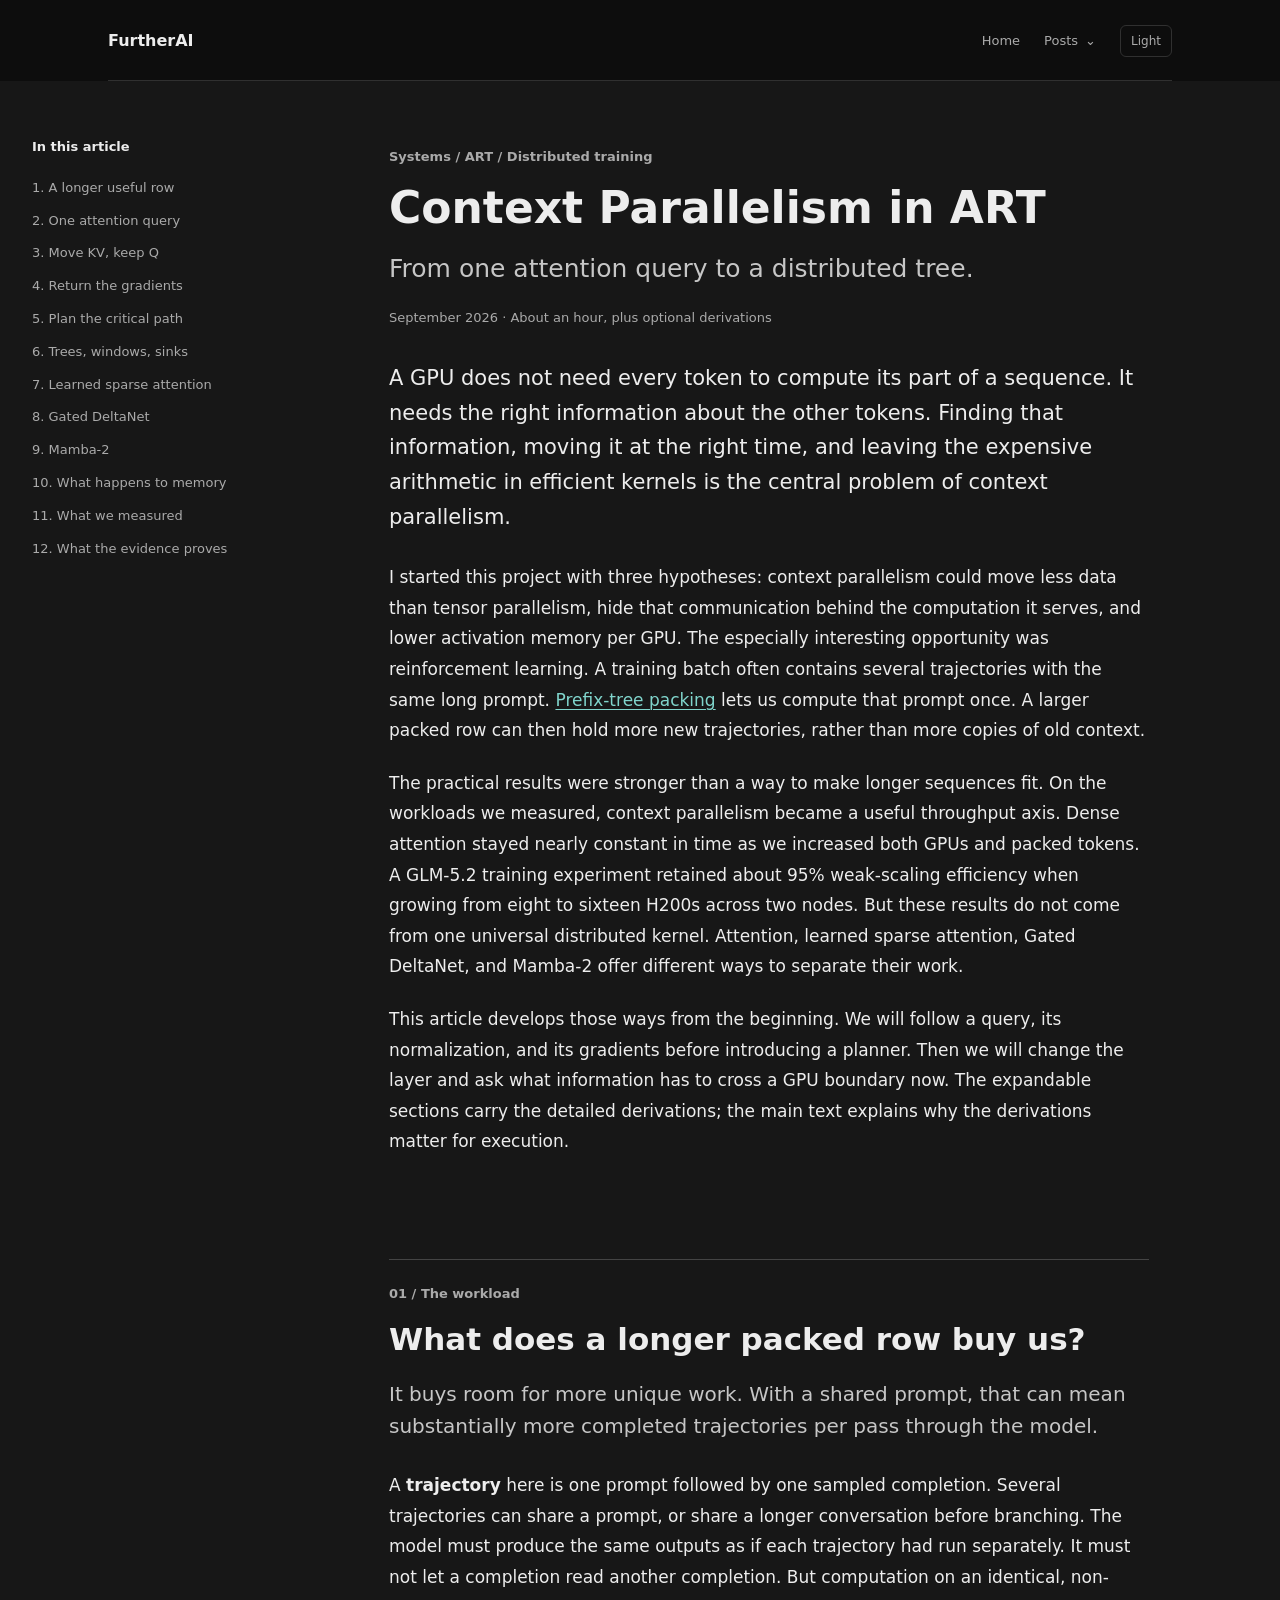
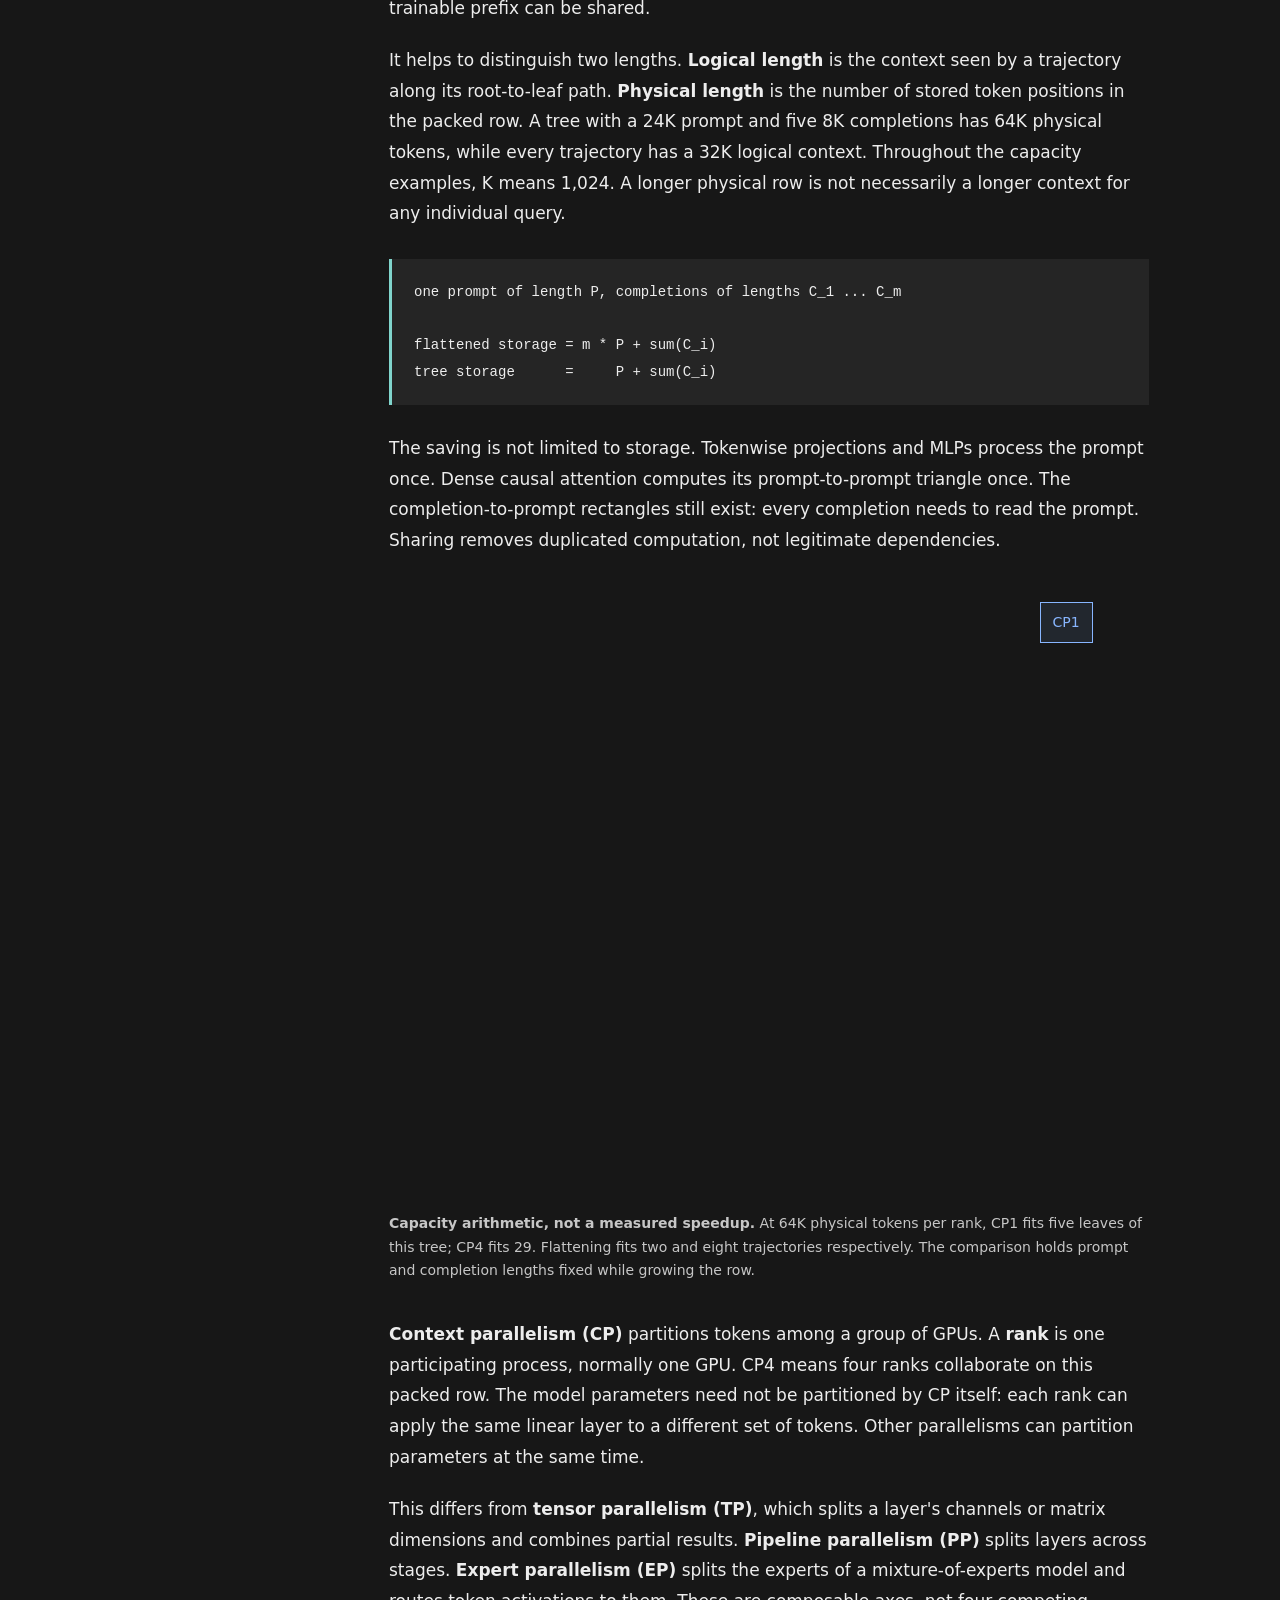
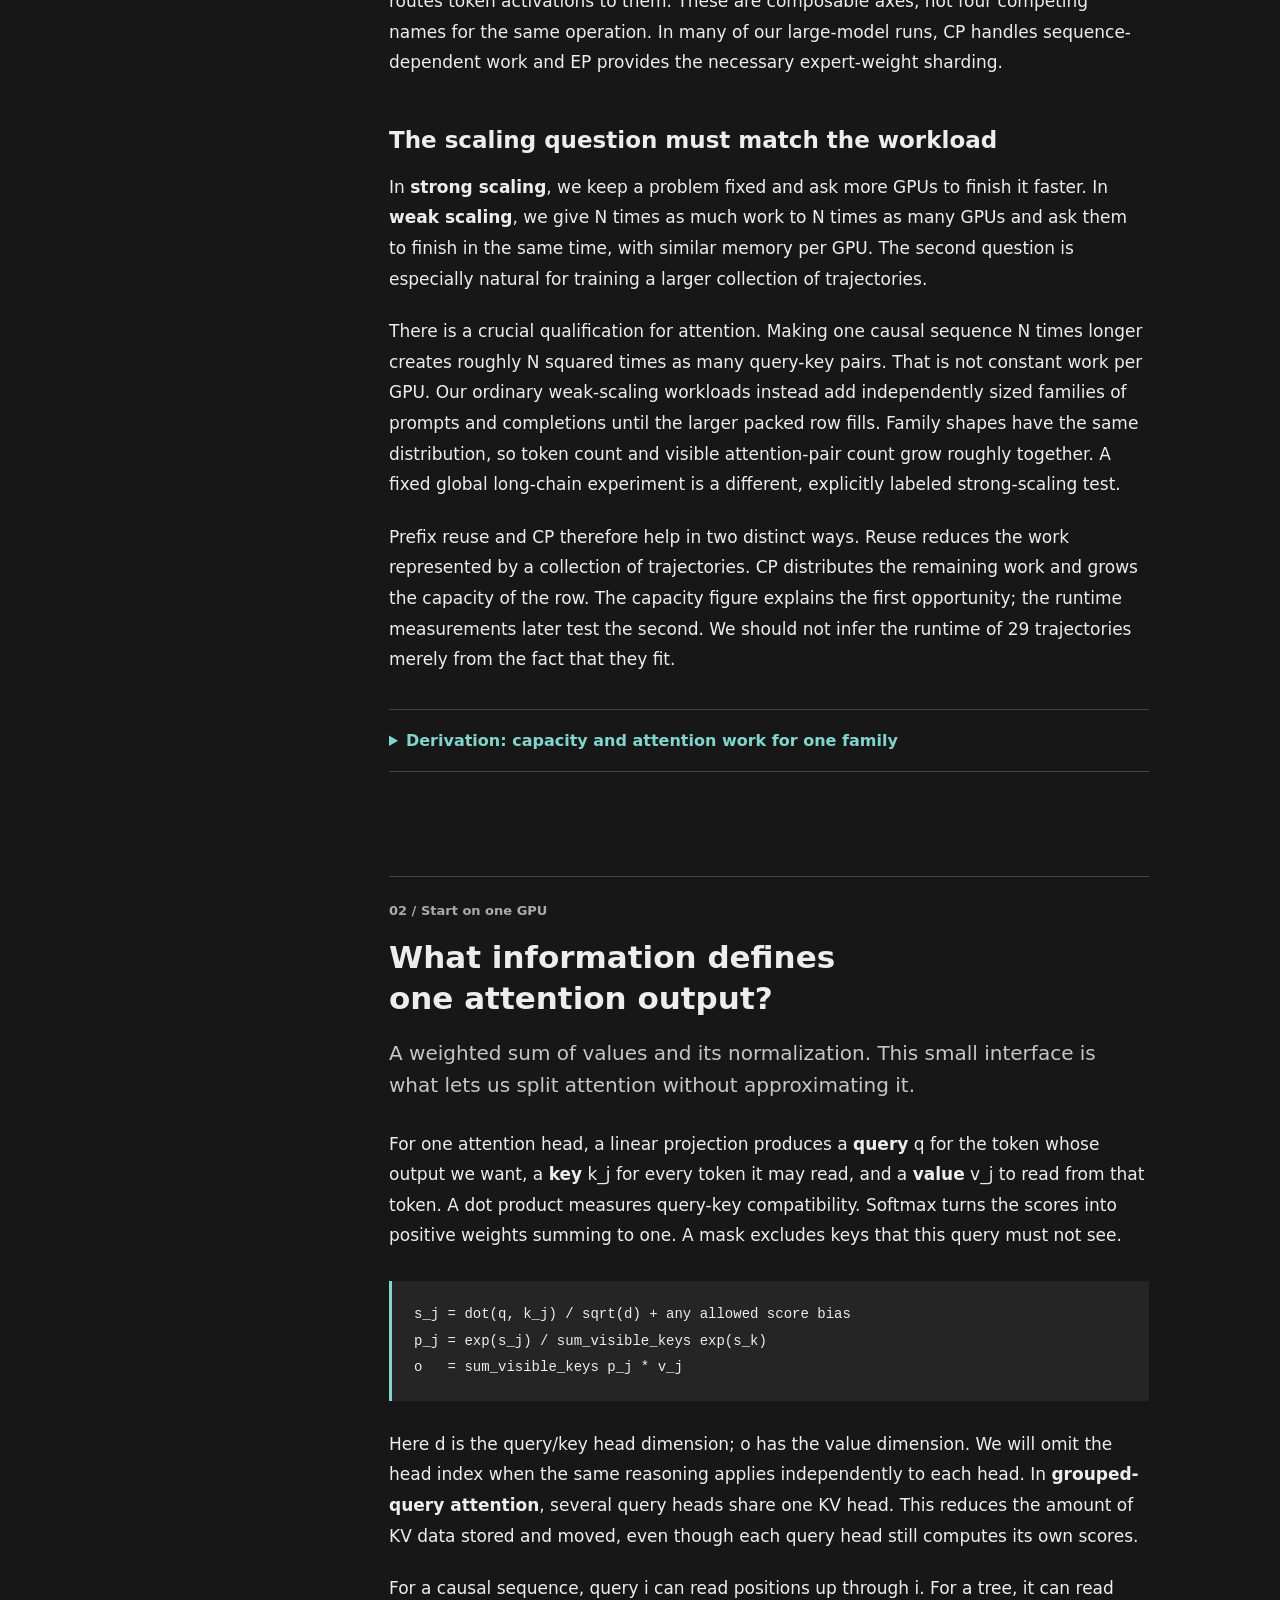
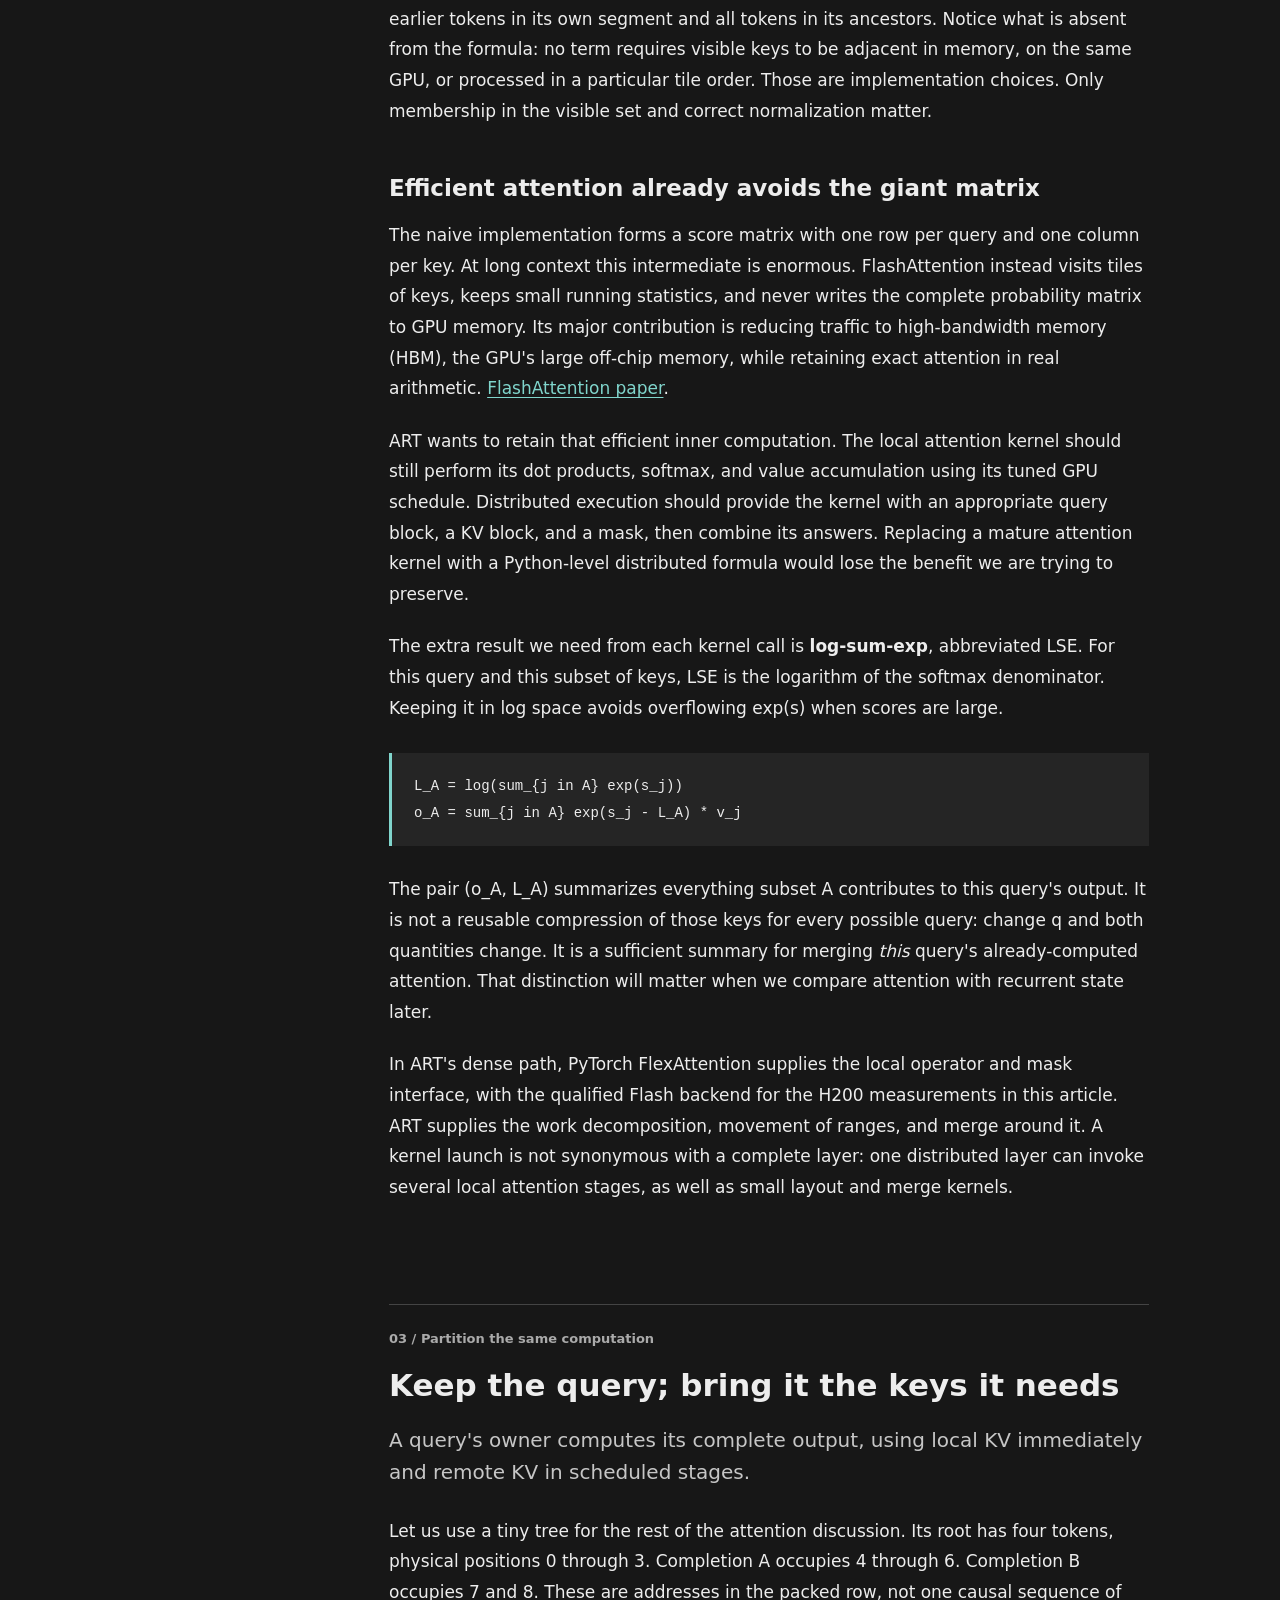
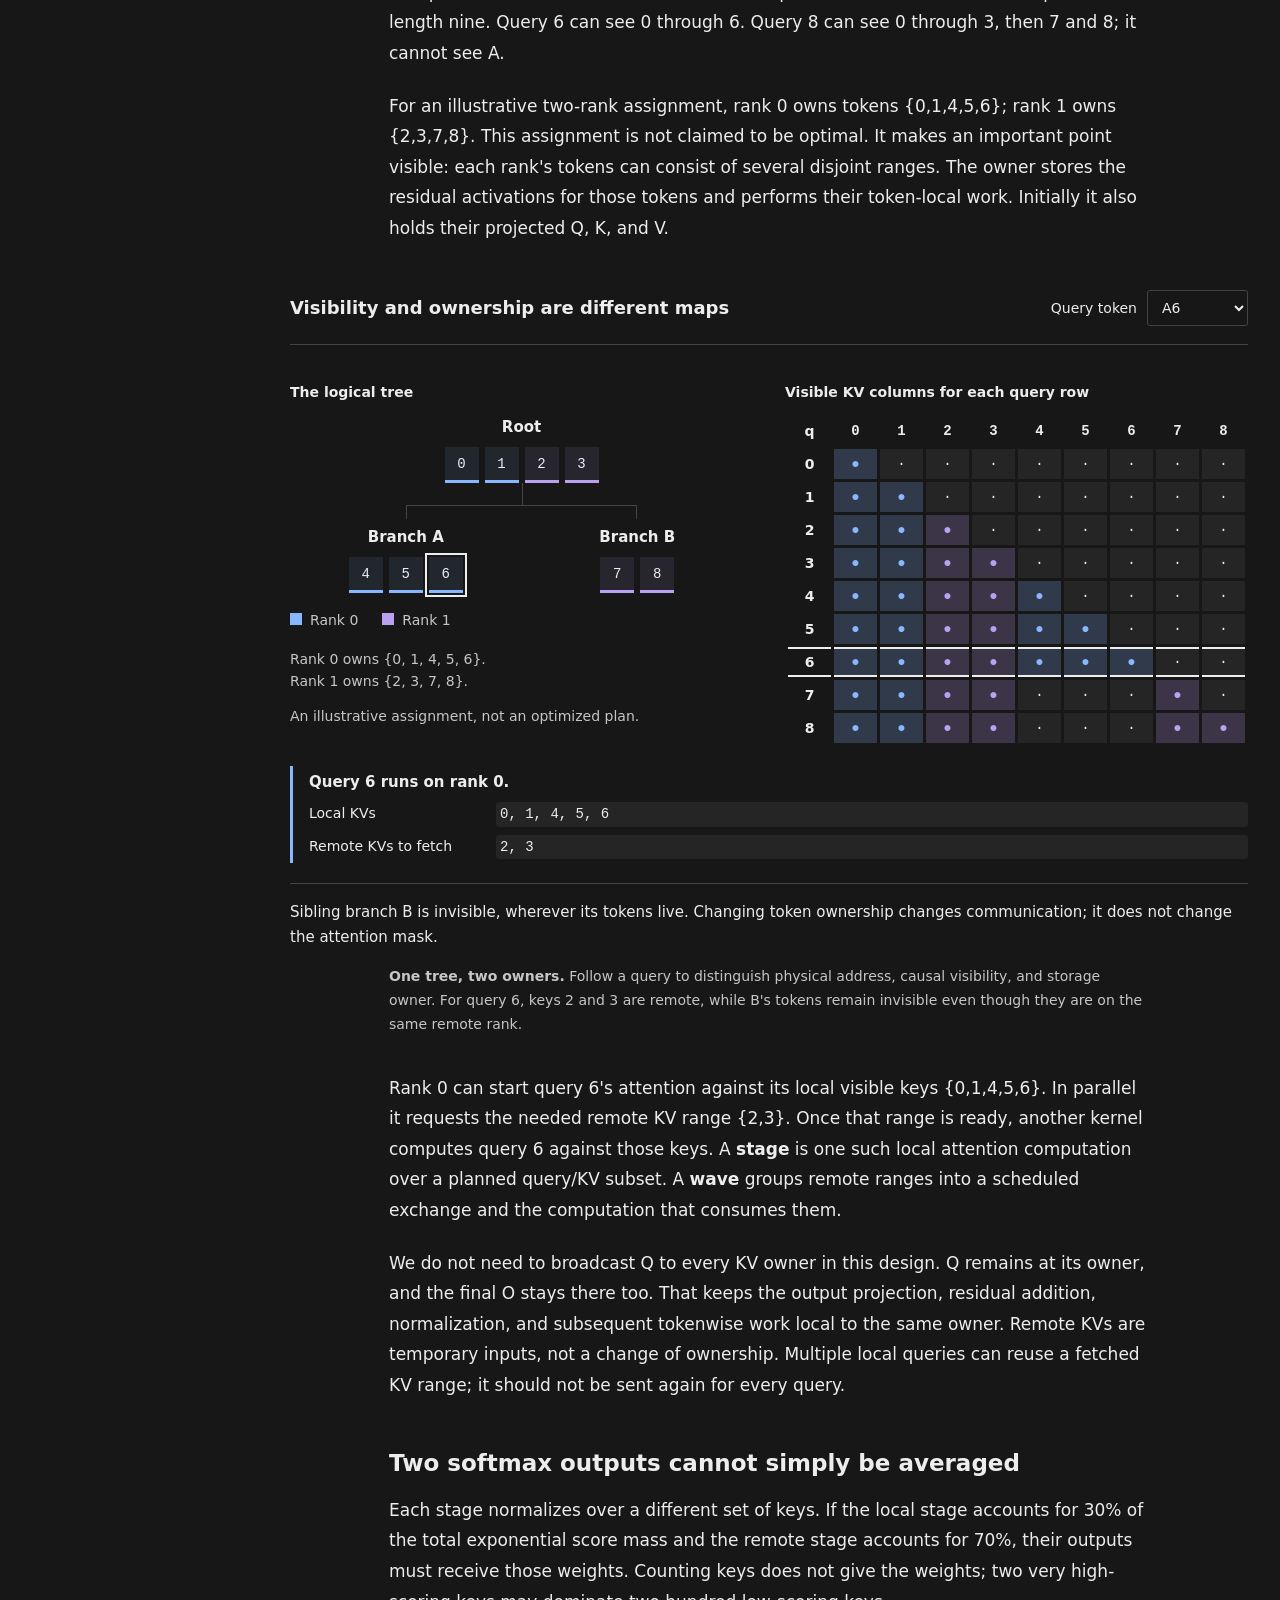
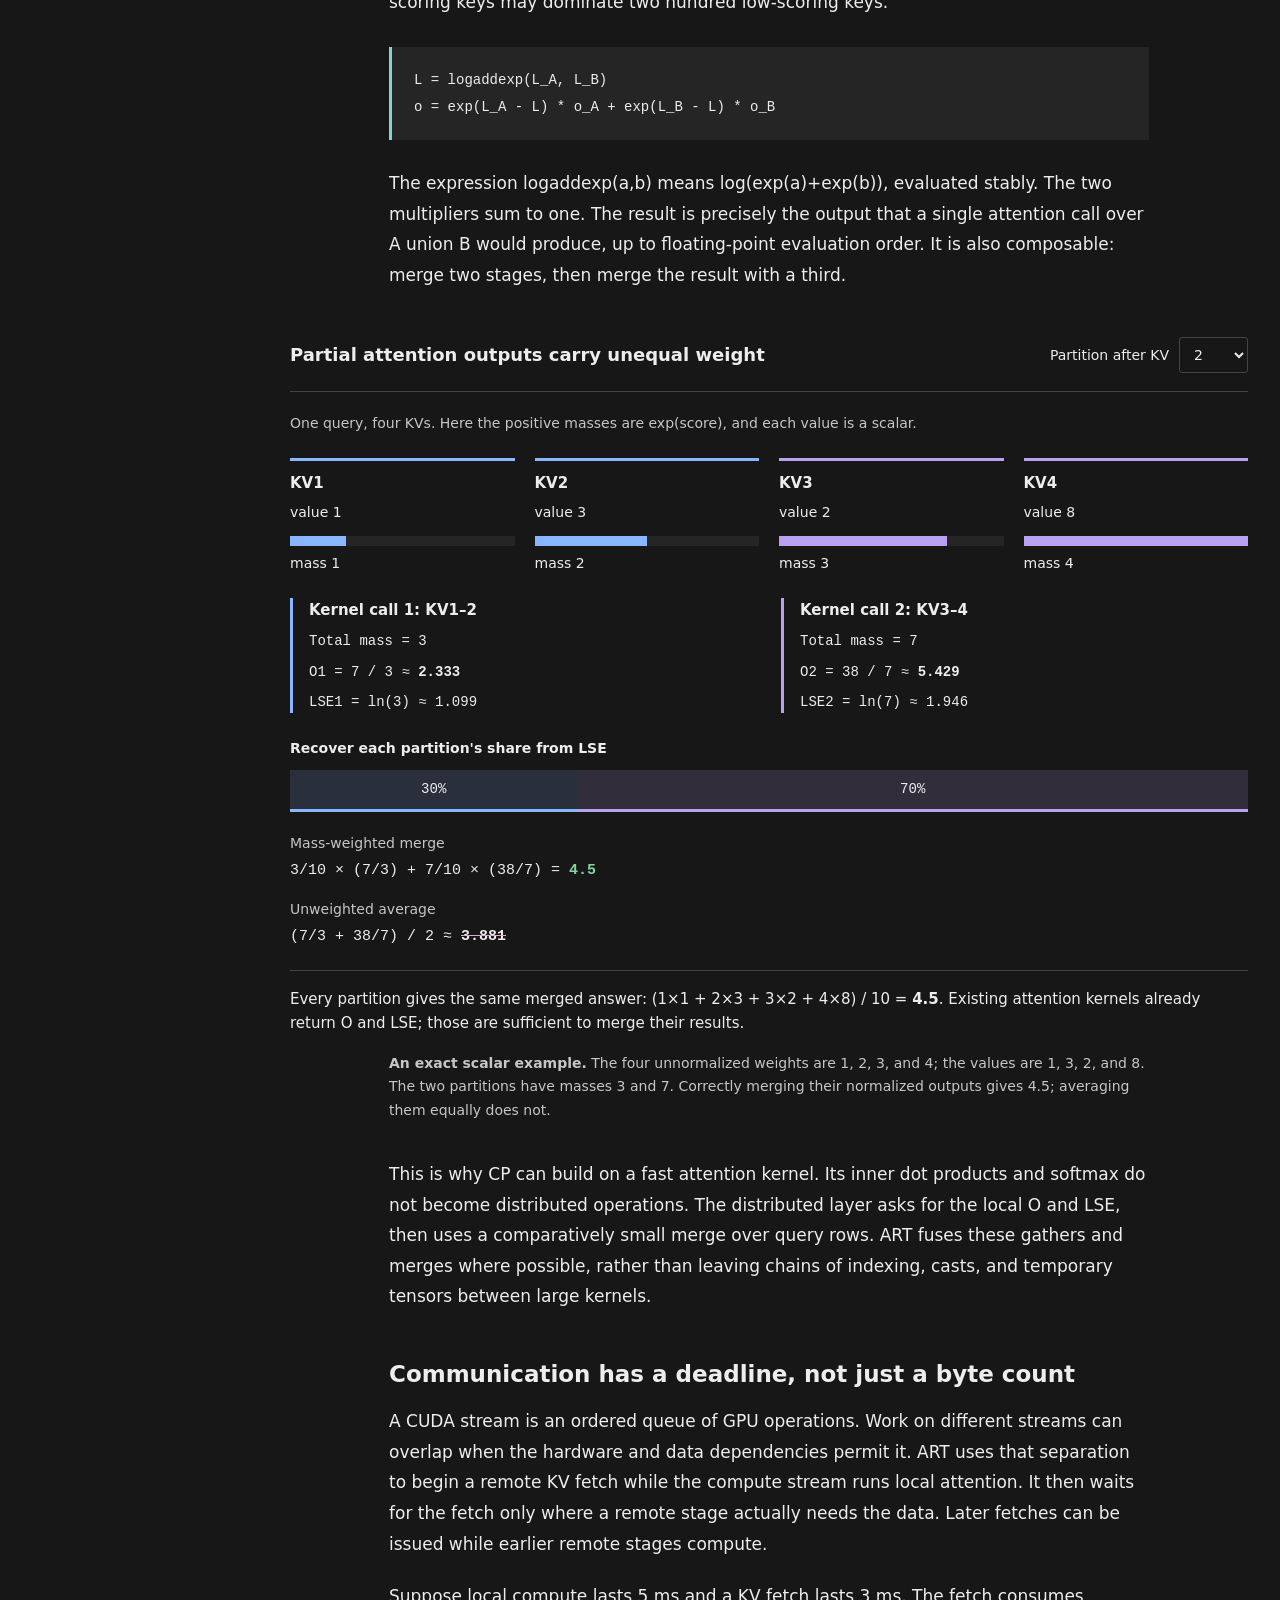
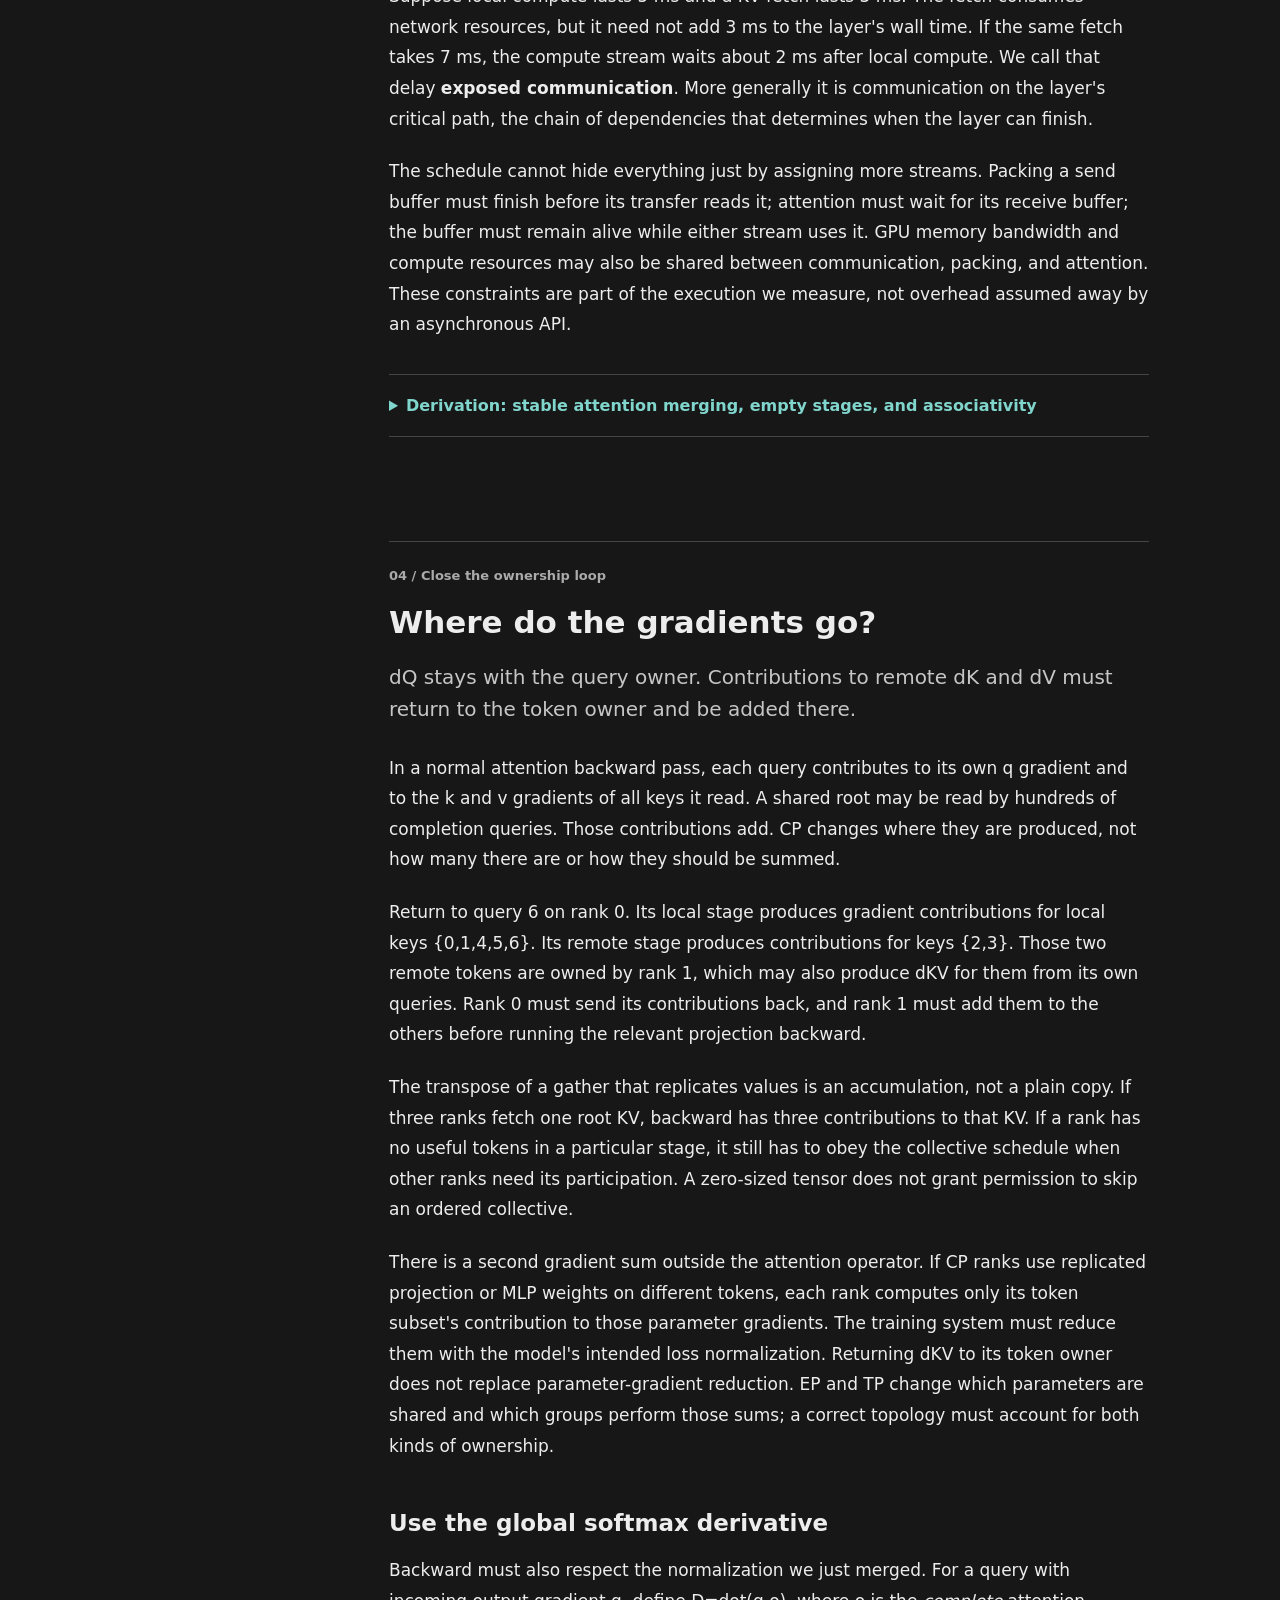
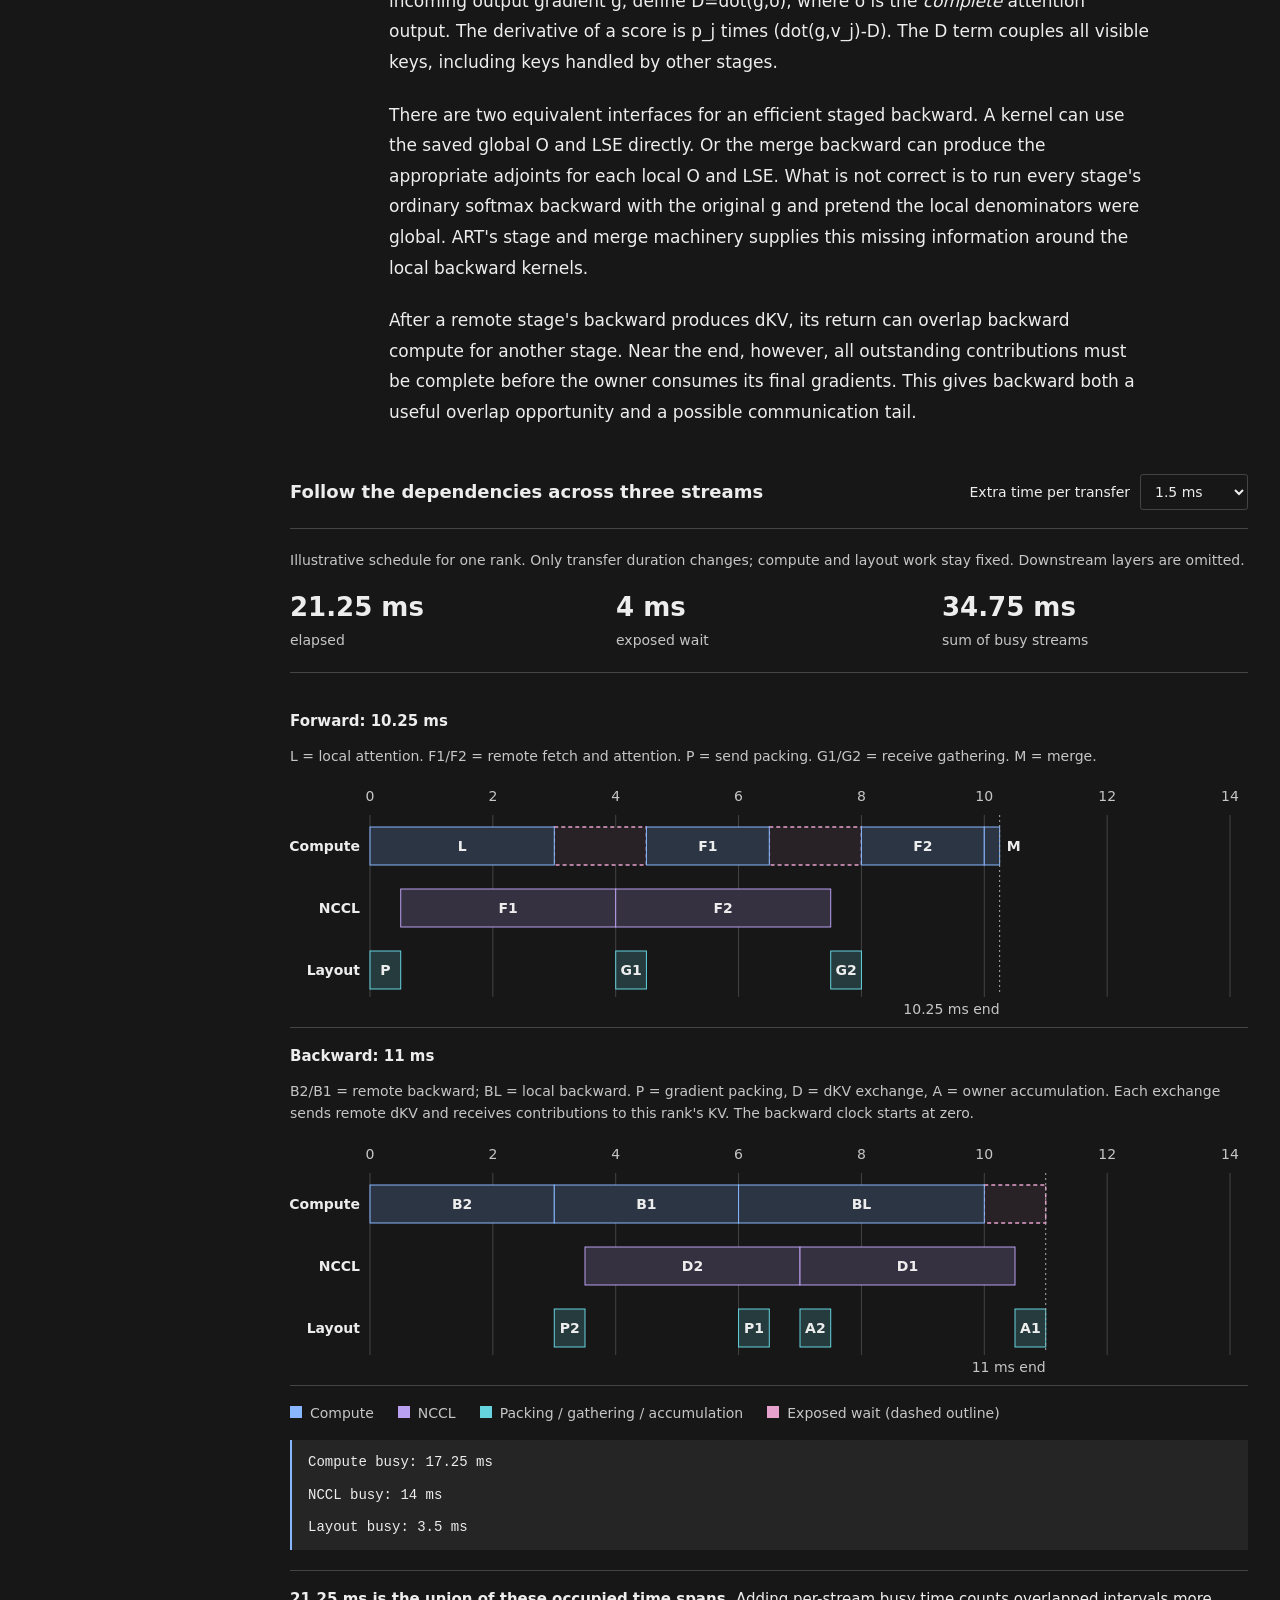
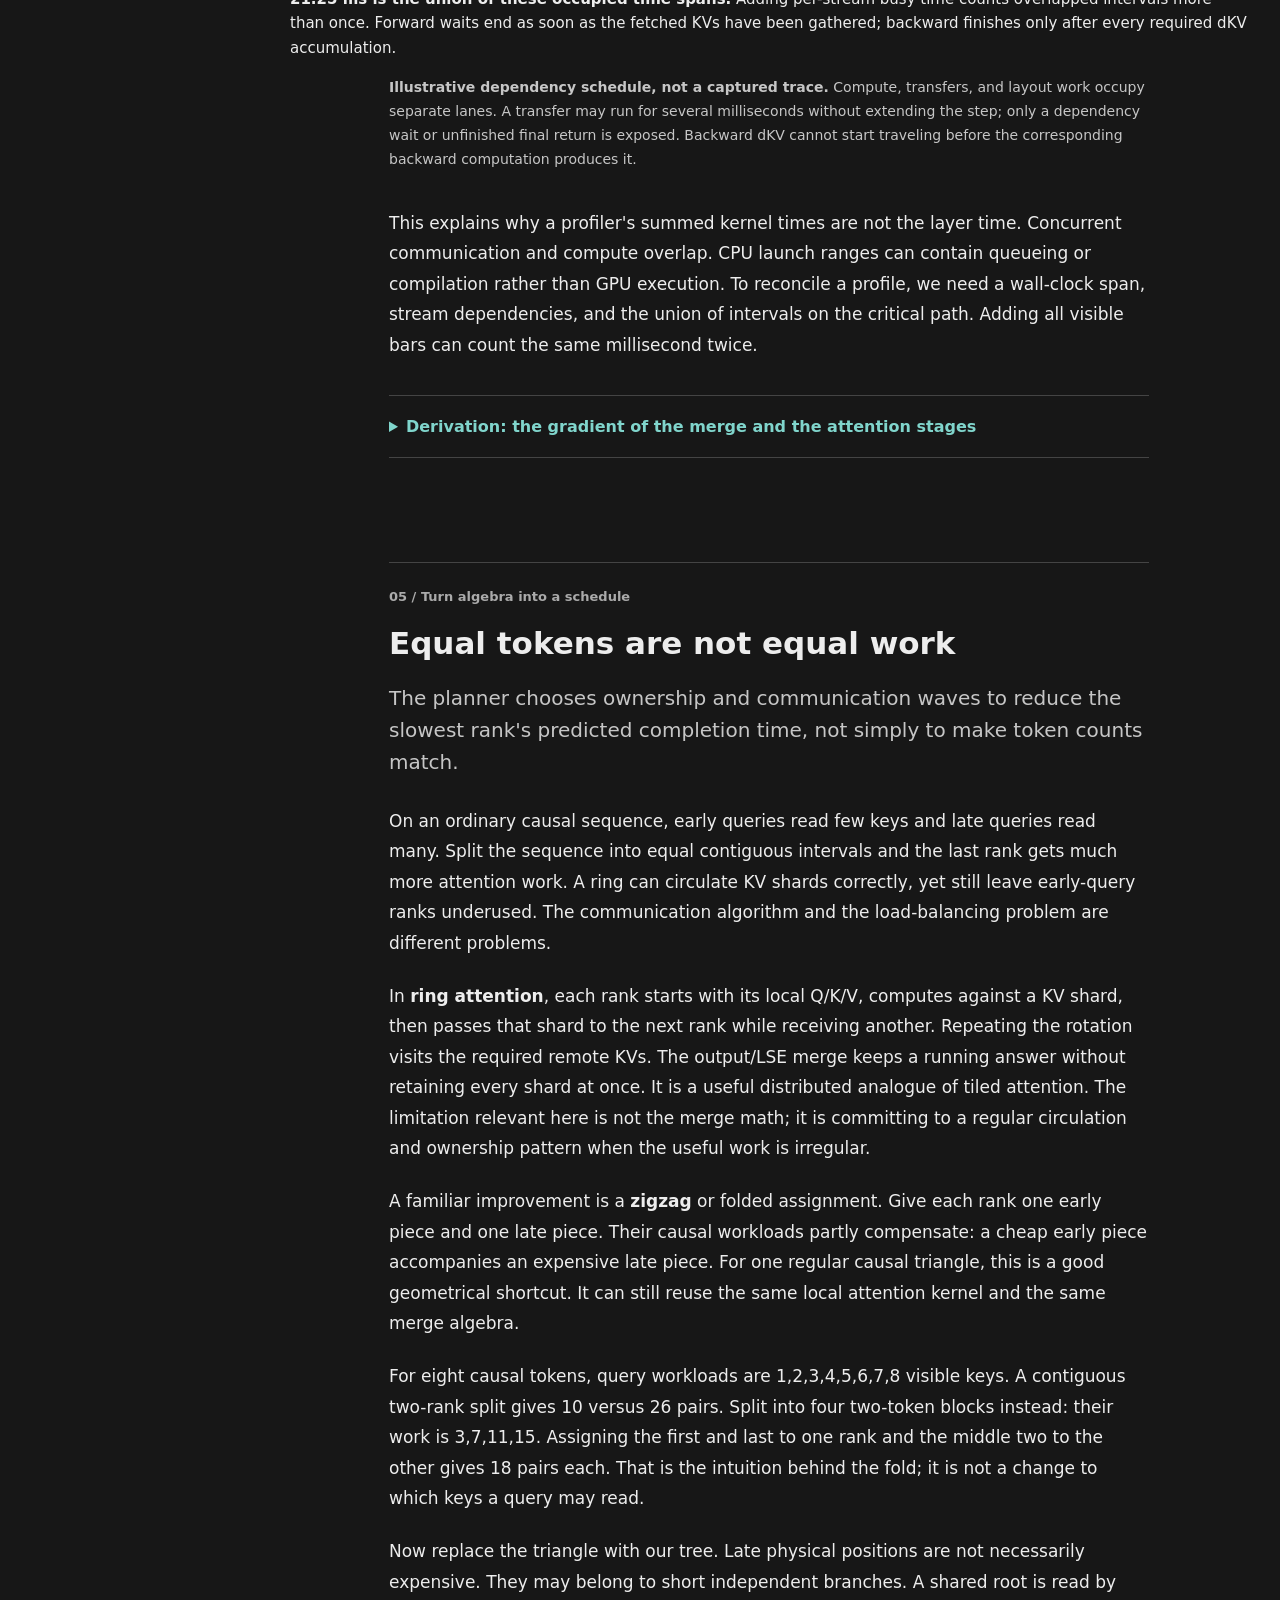
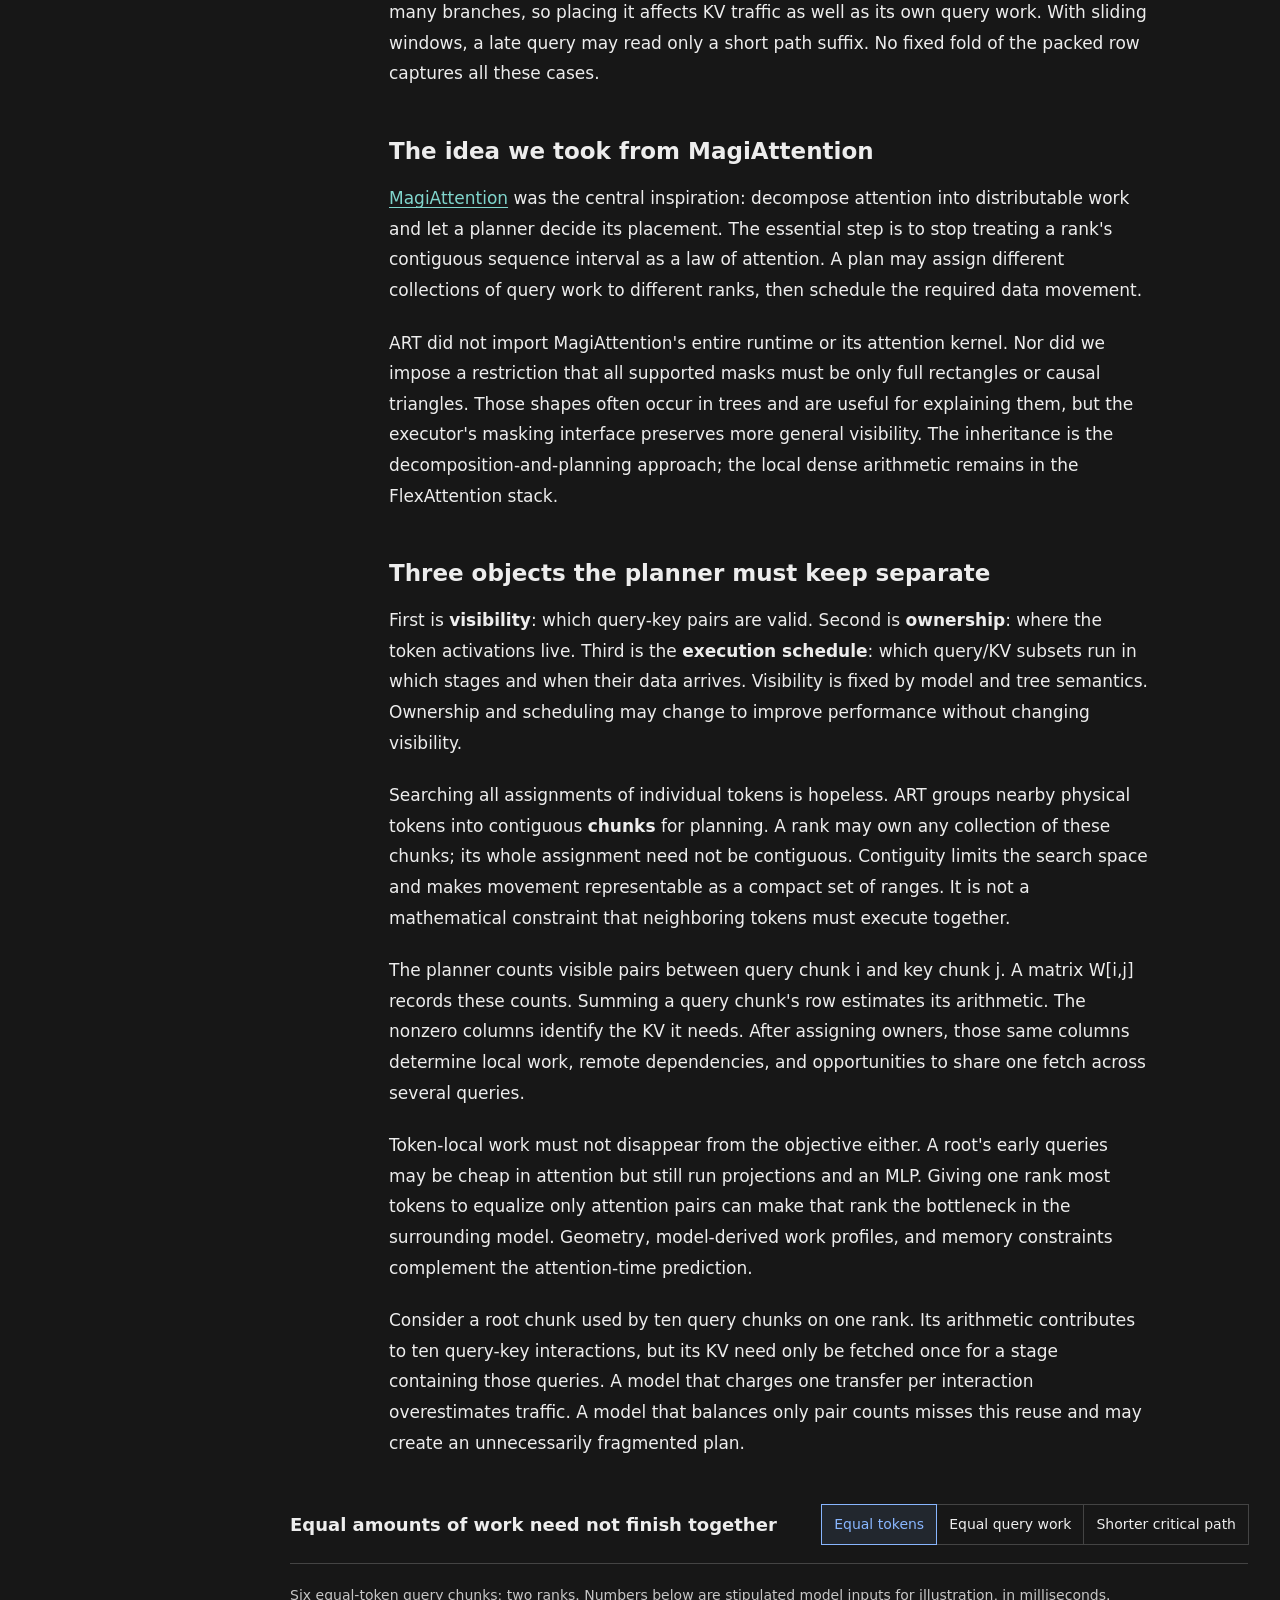
==== commit 27ab5fa4: "Standardize site header across home and all posts" ====
--- a/posts/context-parallelism/index.html
+++ b/posts/context-parallelism/index.html
@@ -9,11 +9,12 @@
 <script src="../../assets/js/theme.js"></script>
 <link rel="stylesheet" href="post.css?v=20260909b">
 <link rel="stylesheet" href="figures.css?v=20260909b">
-<link rel="stylesheet" href="../../assets/css/navigation.css">
+<link rel="stylesheet" href="../../assets/css/navigation.css?v=20261112-header">
 </head>
 <body>
+<header class="blog_header"><div class="blog_header_inner"><a class="blog_brand" href="../../" aria-label="FurtherAI home">FurtherAI</a><nav class="blog_nav" aria-label="Site"><a href="../../">Home</a><details class="blog_posts"><summary>Posts</summary><nav class="post_menu" aria-label="Blog posts"><a href="../../posts/nn_parameterization/">Neural network parameterization</a><a href="../../posts/context-parallelism/" aria-current="page">Context parallelism in ART</a><a href="../../posts/prefix-tree-packing/">Prefix tree packing in ART</a></nav></details><button class="blog_theme" type="button" data-theme-toggle aria-label="Toggle color theme">Dark</button></nav></div></header>
 <a class="skip-link" href="#article">Skip to article</a>
-<header class="site-header"><a href="../../" class="brand">FurtherAI</a><nav aria-label="Site"><a href="../../">Home</a><details class="blog_posts"><summary>Posts</summary><nav class="post_menu" aria-label="Blog posts"><a href="../nn_parameterization/">Neural network parameterization</a><a href="../context-parallelism/" aria-current="page">Context parallelism in ART</a><a href="../prefix-tree-packing/">Prefix tree packing in ART</a></nav></details><button type="button" data-theme-toggle title="Switch color theme">Dark</button></nav></header>
+
 <div class="page-layout">
 <aside class="contents"><details class="contents-menu" open><summary>In this article</summary><nav aria-label="Contents">
 <p>In this article</p>
--- a/assets/css/navigation.css
+++ b/assets/css/navigation.css
@@ -1,7 +1,20 @@
-.blog_posts{position:relative;font:13px/1.5 var(--sans);text-align:left;z-index:10}
-.blog_posts summary{cursor:pointer;list-style:none;color:var(--text-secondary);white-space:nowrap}
-.blog_posts summary::-webkit-details-marker{display:none}.blog_posts summary::after{content:'⌄';margin-left:7px;color:var(--text-muted)}
-.blog_posts summary:focus-visible{outline:2px solid var(--accent);outline-offset:5px}
-.blog_posts .post_menu{position:absolute;right:0;top:calc(100% + 12px);display:grid;gap:3px;width:min(290px,calc(100vw - 40px));padding:9px;margin:0;border:1px solid var(--hairline);border-radius:8px;background:var(--surface-card);box-shadow:0 12px 30px #0002;align-items:stretch}
-.blog_posts .post_menu a{display:block;white-space:normal;padding:10px 12px;border-radius:4px;font:13px/1.5 var(--sans);color:var(--text-secondary);text-decoration:none}
-.blog_posts .post_menu a:hover,.blog_posts .post_menu a[aria-current=page]{background:var(--surface-code);color:var(--text-primary)}
+/* Shared site header, isolated from each article's typography and details styles. */
+.blog_header{--header_bg:#0d0d0d;--header_card:#1a1a19;--header_hover:#252525;--header_ink:#ededed;--header_muted:#aaa;--header_line:#303030;background:var(--header_bg);color:var(--header_ink);margin:0;padding:0;font:13px/1.5 system-ui,-apple-system,'Segoe UI',sans-serif}
+:root[data-theme=light] .blog_header{--header_bg:#f9f9f7;--header_card:#fcfcfb;--header_hover:#eeede8;--header_ink:#151515;--header_muted:#62615e;--header_line:#deddd7}
+.blog_header .blog_header_inner{max-width:1160px;margin:0 auto;padding:24px 48px;min-height:81px;display:flex;align-items:center;justify-content:space-between;gap:20px;position:relative}
+.blog_header .blog_header_inner::after{content:'';position:absolute;bottom:0;left:48px;right:48px;border-bottom:1px solid var(--header_line)}
+.blog_header a{font:inherit;letter-spacing:0;text-transform:none;text-decoration:none;color:var(--header_muted)}
+.blog_header a:hover{color:var(--header_ink)}
+.blog_header .blog_brand{font-size:16px;font-weight:600;color:var(--header_ink);white-space:nowrap}
+.blog_header .blog_nav{display:flex;align-items:center;gap:24px;margin:0;padding:0;font:inherit}
+.blog_header .blog_theme{float:none;display:block;font:inherit;font-size:12px;line-height:1;color:var(--header_muted);background:none;border:1px solid var(--header_line);border-radius:6px;height:32px;min-width:52px;padding:0 10px;cursor:pointer;margin:0}
+.blog_header .blog_theme:hover{background:var(--header_hover);color:var(--header_ink)}
+.blog_header .blog_posts{position:static;margin:0;padding:0;border:0;font:inherit;text-align:left;z-index:10}
+.blog_header .blog_posts summary{cursor:pointer;list-style:none;color:var(--header_muted);white-space:nowrap;margin:0;padding:0;border:0;font:inherit;letter-spacing:0}
+.blog_header .blog_posts summary::-webkit-details-marker{display:none}.blog_header .blog_posts summary::after{content:'⌄';margin-left:7px}
+.blog_header :is(a,button,summary):focus-visible{outline:2px solid var(--header_ink);outline-offset:5px}
+.blog_header .post_menu{position:absolute;right:48px;top:calc(100% - 4px);z-index:11;display:grid;gap:3px;width:min(290px,calc(100vw - 40px));padding:9px;margin:0;border:1px solid var(--header_line);border-radius:8px;background:var(--header_card);box-shadow:0 12px 30px #0003;align-items:stretch}
+.blog_header .post_menu a{display:block;white-space:normal;padding:10px 12px;border-radius:4px;font:13px/1.5 system-ui,-apple-system,'Segoe UI',sans-serif;color:var(--header_muted);text-decoration:none}
+.blog_header .post_menu a:hover,.blog_header .post_menu a[aria-current=page]{background:var(--header_hover);color:var(--header_ink)}
+@media(max-width:680px){.blog_header .blog_header_inner{padding:18px 23px;min-height:69px;gap:14px}.blog_header .blog_header_inner::after{left:23px;right:23px}.blog_header .blog_nav{gap:16px}.blog_header .post_menu{right:23px}.blog_header .blog_brand{font-size:15px}.blog_header .blog_theme{min-width:48px}}
+@media print{.blog_header{display:none}}
